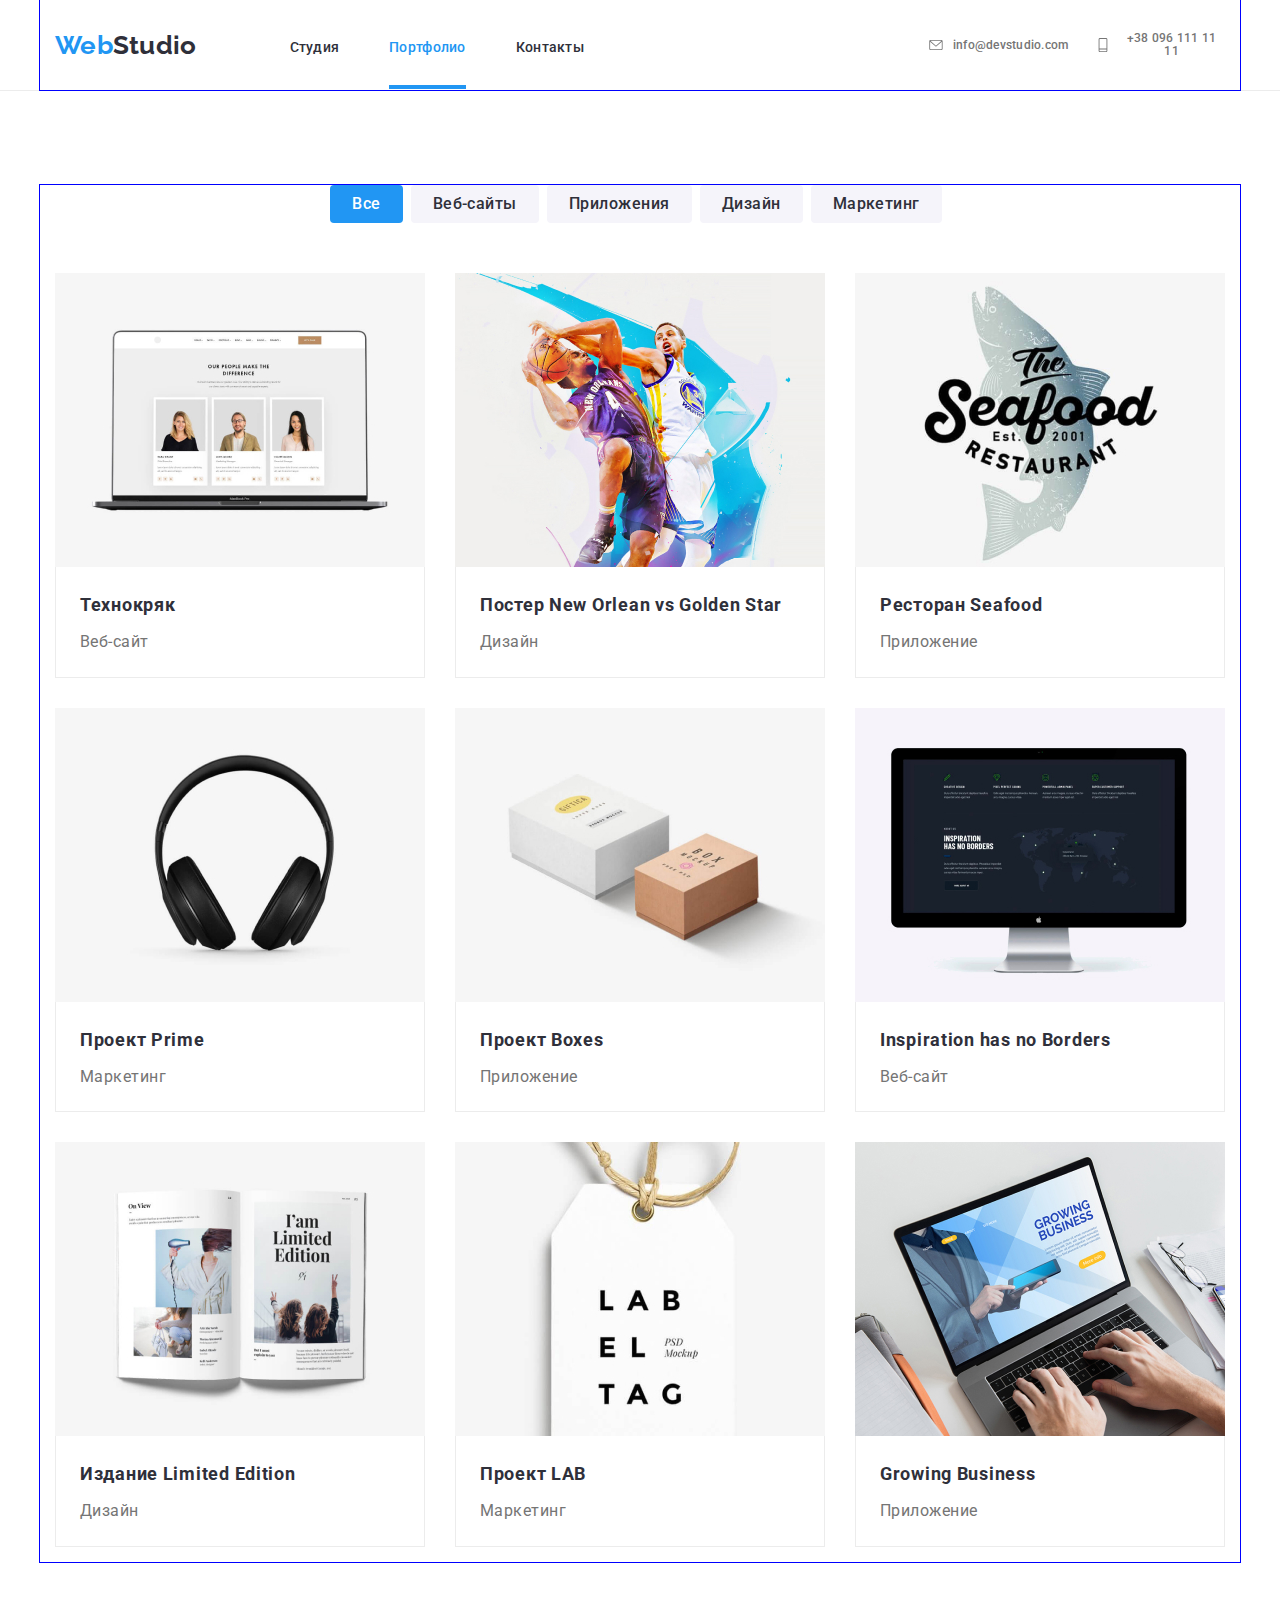
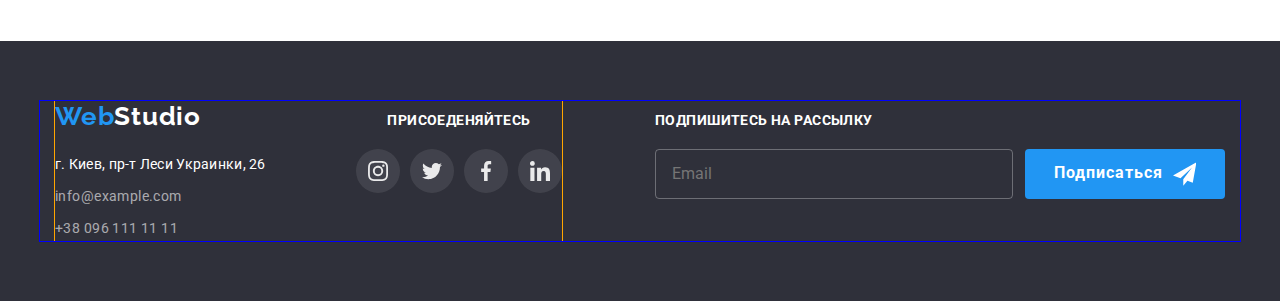
==== portfolio.html @ 943c0815 "footer done" ====
<!DOCTYPE html>
<html lang="ru">
  <head>
    <meta charset="UTF-8">
    <meta http-equiv="X-UA-Compatible" content="IE=edge">
    <meta name="viewport" content="width=device-width, initial-scale=1.0">
    <title>Document</title>

    <!-- Project fonts -->
    <link rel="preconnect" href="https://fonts.googleapis.com">
    <link href="https://fonts.googleapis.com/css2?family=Raleway:wght@700&family=Roboto:wght@400;500;700;900&display=swap" rel="stylesheet">
    <link rel="preconnect" href="https://fonts.gstatic.com" crossorigin>

    <!-- Сustom styles -->
    <link rel="stylesheet" href="https://cdnjs.cloudflare.com/ajax/libs/modern-normalize/1.1.0/modern-normalize.min.css"/>
    <link rel="stylesheet" href="./css/main.min.css">    
  </head>

    <body>

                              <!-- Header -->

      <header class="header">
        <div class="header-container container">
          <a class="header-logo link" lang="en" href="/">Web<span class="header-logo__color">Studio</span></a>

                              <!-- Header-button menu -->

            <div class="header-menu">
              <button 
                class="header-menu__btn is-open"
                type="button" 
                aria-expanded="false"
                aria-controls="header-menu__menu"
                data-menu-button>
                  <svg class="header-menu__btn-icon" width="24" height="16" aria-label="переключатель мобильного меню">
                    <use class="icon-cross" href="./images/sprite.svg#menu"></use>
                    <use class="icon-burger" href="./images/sprite.svg#icon-modal-btn"></use>
                  </svg>
              </button>
            </div>

            <div class="header-menu__menu" id="header-menu__menu" data-menu>

              <nav class="nav">
                <ul class="nav__list list">
                  <li class="nav__item">
                    <a href="./index.html" class="nav__link link">Студия</a>
                  </li>

                  <li class="nav__item">
                    <a href="./portfolio.html" class="nav__link nav__link--active link">Портфолио</a>
                  </li>

                  <li class="nav__item">
                    <a href="#" class="nav__link link">Контакты</a></li>
                </ul>
              </nav>
          
              <ul class="header-contacts list">
                <li class="header-contacts__list">
                  <a class="header-contacts__link--mail" href="mailto:info@devstudio.com"><svg class="header-contacts__icon" width="14" height="10"><use href="./images/sprite.svg#envelope"></use></svg>info@devstudio.com</a>
                </li>

                <li class="header-contacts__list">
                  <a class="header-contacts__link--mobile" href="tel:+380961111111"><svg class="header-contacts__icon" width="10" height="14"><use href="./images/sprite.svg#smartphone"></use></svg>+38 096 111 11 11</a>
                </li>
              </ul> 

              <ul class="header-socials list">
                <li class="header-socials__list" >
                  <a class="header-socials__link link" href="" rel="noopener noreferrer" aria-label="иконка Instagram">Instagram</a>
                </li>

                <li class="header-socials__list" >
                  <a class="header-socials__link link" href="" rel="noopener noreferrer" aria-label="иконка Twitter">Twitter</a>
                </li>

                <li class="header-socials__list" >
                  <a class="header-socials__link link" href="" rel="noopener noreferrer" aria-label="иконка Facebook">Facebook</a>
                </li>

                <li class="header-socials__list" >
                  <a class="header-socials__link link" href="" rel="noopener noreferrer" aria-label="иконка linkedin">linkedin</a>
                </li>
              </ul>
            </div>
        </div>

      </header>

                              <!-- Portfolio-management -->

      <main>
        <section class="portfolio">
          <div class="container">
            <h1 hidden>Наши работы</h1>
            <ul class="portfolio__btn-list list">
              <li class="portfolio__item">
                <button type="button" class="portfolio__sum-btn">Все</button>
              </li>

              <li class="portfolio__item">
                <button type="button" class="portfolio__btn">Веб-сайты</button>
              </li>

              <li class="portfolio__item">
                <button type="button" class="portfolio__btn">Приложения</button>
              </li>

              <li class="portfolio__item">
                <button type="button" class="portfolio__btn">Дизайн</button>
              </li>

              <li class="portfolio__item">
                <button type="button" class="portfolio__btn">Маркетинг</button>
              </li>
            </ul>

                              <!-- Progects -->

            <div class="priojects__container">
              <ul class="projects list">
                <li class="projects__item">
                  <a class="projects__link" href="#">
                    <div class="projects__overlay">
                      <img 
                        srcset="
                          ./images/projects/img-1_354.jpg 354w,
                          ./images/projects/img-1_370.jpg 370w,
                          ./images/projects/img-1_450.jpg 450w,
                          ./images/projects/img-1_708.jpg 708w,
                          ./images/projects/img-1_740.jpg 740w,
                          ./images/projects/img-1_900.jpg 900w"
                        sizes="
                          (min-width: 1200px) 370px,
                          (min-width: 768px) 354px,
                          (max-width: 767px) 450px,
                          100vw"
                        src="./images/projects/img-1_450.jpg" 
                        alt="Технокряк"
                        width="450"
                        height="294"
                        loading="lazy"/>
                      <div class="projects__overlay-text">
                        <p>Ресурс предлагает комплексные предложения с разным уровнем функционала и сервисов. Все это позволит посетителю получить исчерпывающие сведения о компании или частном лице.</p>
                      </div>
                    </div>

                    <div class="projects__card">
                      <h2 class="projects__customer">Технокряк</h2>
                      <p class="projects__description">Веб-сайт</p>
                    </div>
                  </a>
                </li>

                <li class="projects__item">
                  <a class="projects__link" href="#">
                    <div class="projects__overlay">
                      <img 
                        srcset="
                          ./images/projects/img-2_354.jpg 354w,
                          ./images/projects/img-2_370.jpg 370w,
                          ./images/projects/img-2_450.jpg 450w,
                          ./images/projects/img-2_708.jpg 708w,
                          ./images/projects/img-2_740.jpg 740w,
                          ./images/projects/img-2_900.jpg 900w"
                        sizes="
                          (min-width: 1200px) 370px,
                          (min-width: 768px) 354px,
                          (max-width: 767px) 450px,
                          100vw"
                        src="./images/projects/img-2_450.jpg"
                        alt="Постер New Orlean vs Golden Star" 
                        width="450" 
                        height="294"
                        loading="lazy"/>
                      <div class="projects__overlay-text">
                        <p>Ресурс предлагает комплексные предложения с разным уровнем функционала и сервисов. Все это позволит посетителю получить исчерпывающие сведения о компании или частном лице.</p>
                      </div>
                    </div>

                    <div class="projects__card">
                      <h2 class="projects__customer">Постер <span lang="en">New Orlean vs Golden Star</span></h2>
                      <p class="projects__description">Дизайн</p>
                    </div>
                  </a>
                </li>

                <li class="projects__item">
                  <a class="projects__link" href="#">
                    <div class="projects__overlay">
                      <img 
                        srcset="
                          ./images/projects/img-3_354.jpg 354w,
                          ./images/projects/img-3_370.jpg 370w,
                          ./images/projects/img-3_450.jpg 450w,
                          ./images/projects/img-3_708.jpg 708w,
                          ./images/projects/img-3_740.jpg 740w,
                          ./images/projects/img-3_900.jpg 900w"
                        sizes="
                          (min-width: 1200px) 370px,
                          (min-width: 768px) 354px,
                          (max-width: 767px) 450px,
                          100vw"
                        src="./images/projects/img-3_450.jpg"
                        alt="Ресторан Seafood" 
                        width="450" 
                        height="294"
                        loading="lazy"/>
                      <div class="projects__overlay-text">
                        <p>Ресурс предлагает комплексные предложения с разным уровнем функционала и сервисов. Все это позволит посетителю получить исчерпывающие сведения о компании или частном лице.</p>
                      </div>
                    </div>  

                    <div class="projects__card">
                      <h2 class="projects__customer">Ресторан <span lang="en">Seafood</span></h2>
                      <p class="projects__description">Приложение</p>
                    </div>
                  </a>
                </li>

                <li class="projects__item">
                  <a class="projects__link" href="#">
                    <div class="projects__overlay">
                      <img 
                        srcset="
                          ./images/projects/img-4_354.jpg 354w,
                          ./images/projects/img-4_370.jpg 370w,
                          ./images/projects/img-4_450.jpg 450w,
                          ./images/projects/img-4_708.jpg 708w,
                          ./images/projects/img-4_740.jpg 740w,
                          ./images/projects/img-4_900.jpg 900w"
                        sizes="
                          (min-width: 1200px) 370px,
                          (min-width: 768px) 354px,
                          (max-width: 767px) 450px,
                          100vw"
                        src="./images/projects/img-4_450.jpg"
                        alt="Проект Prime" 
                        width="450" 
                        height="294"
                        loading="lazy"/>
                      <div class="projects__overlay-text">
                        <p>Ресурс предлагает комплексные предложения с разным уровнем функционала и сервисов. Все это позволит посетителю получить исчерпывающие сведения о компании или частном лице.</p>
                      </div>
                    </div>

                    <div class="projects__card">
                      <h2 class="projects__customer">Проект <span lang="en">Prime</span></h2>
                      <p class="projects__description">Маркетинг</p>
                    </div>
                  </a>
                </li>

                <li class="projects__item">
                  <a class="projects__link" href="#">
                    <div class="projects__overlay">
                      <img 
                        srcset="
                          ./images/projects/img-5_354.jpg 354w,
                          ./images/projects/img-5_370.jpg 370w,
                          ./images/projects/img-5_450.jpg 450w,
                          ./images/projects/img-5_708.jpg 708w,
                          ./images/projects/img-5_740.jpg 740w,
                          ./images/projects/img-5_900.jpg 900w"
                        sizes="
                          (min-width: 1200px) 370px,
                          (min-width: 768px) 354px,
                          (max-width: 767px) 450px,
                          100vw"
                        src="./images/projects/img-5_450.jpg"
                        alt="Проект Boxes"
                        width="450"
                        height="294"
                        loading="lazy"/>
                      <div class="projects__overlay-text">
                        <p>Ресурс предлагает комплексные предложения с разным уровнем функционала и сервисов. Все это позволит посетителю получить исчерпывающие сведения о компании или частном лице.</p>
                      </div>
                    </div>

                    <div class="projects__card">
                      <h2 class="projects__customer">Проект <span lang="en">Boxes</span></h2>
                      <p class="projects__description">Приложение</p>
                    </div>
                  </a>
                </li>

                <li class="projects__item">
                  <a class="projects__link" href="#">
                    <div class="projects__overlay">
                      <img 
                        srcset="
                          ./images/projects/img-6_354.jpg 354w,
                          ./images/projects/img-6_370.jpg 370w,
                          ./images/projects/img-6_450.jpg 450w,
                          ./images/projects/img-6_708.jpg 708w,
                          ./images/projects/img-6_740.jpg 740w,
                          ./images/projects/img-6_900.jpg 900w"
                        sizes="
                          (min-width: 1200px) 370px,
                          (min-width: 768px) 354px,
                          (max-width: 767px) 450px,
                          100vw"
                        src="./images/projects/img-6_450.jpg"
                        alt="Inspiration has no Borders" 
                        width="450"
                        height="294"
                        loading="lazy"/>
                      <div class="projects__overlay-text">
                        <p>Ресурс предлагает комплексные предложения с разным уровнем функционала и сервисов. Все это позволит посетителю получить исчерпывающие сведения о компании или частном лице.</p>
                      </div>
                    </div>

                    <div class="projects__card">
                      <h2 class="projects__customer" lang="en">Inspiration has no Borders</h2>
                      <p class="projects__description">Веб-сайт</p>
                    </div>
                  </a>
                </li>

                <li class="projects__item">
                  <a class="projects__link" href="#">
                    <div class="projects__overlay">
                      <img 
                        srcset="
                          ./images/projects/img-7_354.jpg 354w,
                          ./images/projects/img-7_370.jpg 370w,
                          ./images/projects/img-7_450.jpg 450w,
                          ./images/projects/img-7_708.jpg 708w,
                          ./images/projects/img-7_740.jpg 740w,
                          ./images/projects/img-7_900.jpg 900w"
                        sizes="
                          (min-width: 1200px) 370px,
                          (min-width: 768px) 354px,
                          (max-width: 767px) 450px,
                          100vw"
                        src="./images/projects/img-7_450.jpg"
                        alt="Издание Limited Edition" 
                        width="450" 
                        height="294"
                        loading="lazy"/>
                      <div class="projects__overlay-text">
                        <p>Ресурс предлагает комплексные предложения с разным уровнем функционала и сервисов. Все это позволит посетителю получить исчерпывающие сведения о компании или частном лице.</p>
                      </div>
                    </div>

                    <div class="projects__card">
                      <h2 class="projects__customer">Издание <span lang="en">Limited Edition</span></h2>
                      <p class="projects__description">Дизайн</p>
                    </div>
                  </a>
                </li>

                <li class="projects__item">
                  <a class="projects__link" href="#">
                    <div class="projects__overlay">
                      <img
                        srcset="
                          ./images/projects/img-8_354.jpg 354w,
                          ./images/projects/img-8_370.jpg 370w,
                          ./images/projects/img-8_450.jpg 450w,
                          ./images/projects/img-8_708.jpg 708w,
                          ./images/projects/img-8_740.jpg 740w,
                          ./images/projects/img-8_900.jpg 900w"
                        sizes="
                          (min-width: 1200px) 370px,
                          (min-width: 768px) 354px,
                          (max-width: 767px) 450px,
                          100vw"
                        src="./images/projects/img-8_450.jpg"
                        alt="Проект LAB"
                        width="450"
                        height="294"
                        loading="lazy"/>
                      <div class="projects__overlay-text">
                        <p>Ресурс предлагает комплексные предложения с разным уровнем функционала и сервисов. Все это позволит посетителю получить исчерпывающие сведения о компании или частном лице.</p>
                      </div>
                    </div>

                    <div class="projects__card">
                      <h2 class="projects__customer">Проект <span lang="en">LAB</span></h2>
                      <p class="projects__description">Маркетинг</p>
                    </div>
                  </a>
                </li>

                <li class="projects__item">
                  <a class="projects__link" href="#">
                    <div class="projects__overlay">
                      <img 
                        srcset="
                          ./images/projects/img-9_354.jpg 354w,
                          ./images/projects/img-9_370.jpg 370w,
                          ./images/projects/img-9_450.jpg 450w,
                          ./images/projects/img-9_708.jpg 708w,
                          ./images/projects/img-9_740.jpg 740w,
                          ./images/projects/img-9_900.jpg 900w"
                        sizes="
                          (min-width: 1200px) 370px,
                          (min-width: 768px) 354px,
                          (max-width: 767px) 450px,
                          100vw"
                        src="./images/projects/img-9_450.jpg"
                        alt="Growing Business"
                        width="450"
                        height="294"
                        loading="lazy"/>
                      <div class="projects__overlay-text">
                        <p>Ресурс предлагает комплексные предложения с разным уровнем функционала и сервисов. Все это позволит посетителю получить исчерпывающие сведения о компании или частном лице.</p>
                      </div>
                    </div>

                    <div class="projects__card">
                      <h2 class="projects__customer" lang="en">Growing Business</h2>
                      <p class="projects__description">Приложение</p>
                    </div>
                  </a>
                </li>
              </ul>
            </div>
          </div>
        </section>
      </main>

                              <!-- Footer -->

      <footer class="footer">
        <div class="footer-contanier container">
          <div class="footer__tablet-invite">
                        
            <div class="footer__adress-group">
              <a class="footer__logo link" lang="en" href="/">Web<span class="footer__logo-color">Studio</span></a>
                        
              <address class="footer__adress-link">
                <a class="footer__adress">г. Киев, пр-т Леси Украинки, 26</a>
                        
                  <ul class="footer__list">                    
                    <li class="footer__adress-item">
                      <a class="footer__link link" href="mailto:info@example.com">info@example.com</a>
                    </li>
                        
                    <li class="footer__adress-item">
                      <a class="footer__link link" href="tel:+380961111111">+38 096 111 11 11</a>
                    </li>
                  </ul>  
              </address>
            </div>       
                        
                                                      <!-- Footer-socials -->
                        
                                      <div class="footer__invite-container">
                                        <p class="footer__heading">ПРИСОЕДЕНЯЙТЕСЬ</p>
                        
                                        <ul class="footer-socials__list">
                                          <li class="footer-socials__item">
                                            <a class="footer-socials__link" href="" target="_blank" rel="noopener noreferrer" aria-label="иконка instagram"><svg class="footer-socials__icon" width="20" height="20"><use href="./images/sprite.svg#instagram"></use></svg></a>
                                          </li>
                        
                                          <li class="footer-socials__item">
                                            <a class="footer-socials__link" href="" target="_blank" rel="noopener noreferrer" aria-label="иконка twitter"><svg class="footer-socials__icon" width="20" height="20"><use href="./images/sprite.svg#twitter"></use></svg></a>
                                          </li>
                        
                                          <li class="footer-socials__item">
                                            <a class="footer-socials__link" href="" target="_blank" rel="noopener noreferrer" aria-label="иконка facebook"><svg class="footer-socials__icon" width="20" height="20"><use href="./images/sprite.svg#facebook"></use></svg></a>
                                          </li>
                        
                                          <li class="footer-socials__item">
                                            <a class="footer-socials__link" href="" target="_blank" rel="noopener noreferrer" aria-label="иконка linkedin"><svg class="footer-socials__icon" width="20" height="20"><use href="./images/sprite.svg#linkedin"></use></svg></a>
                                          </li>
                                        </ul>
                                      </div>
                                    </div>
                                                      <!-- Footer-invitation -->
                        
                                    <div class="footer__msg-container">
                                      <strong class="footer__heading">ПОДПИШИТЕСЬ НА РАССЫЛКУ</strong>
                                      <div class="footer__msg-form">
                                        <label class="footer__label" for="footer-mail"></label>
                                          <input class="footer__input" type="email" name="footer-mail" placeholder="Email" id="footer-mail"/>       
                        
                                        <button class="footer__btn" type="submit">Подписаться
                                          <svg class="icon-send" width="24" height="24"><use href="./images/icons.svg#icon-send"></use></svg> 
                                        </button>
                                      </div>
                                    </div>
                        
                                </div>
                              </footer> 

                              <!-- Script -->

      <script src="./js/modal.js"></script>
      <script src="./js/mobile-menu.js"></script>

    </body>
</html>
---- css/main.min.css ----
/*! modern-normalize v1.1.0 | MIT License | https://github.com/sindresorhus/modern-normalize */*,::before,::after{-webkit-box-sizing:border-box;box-sizing:border-box}html{line-height:1.15;-webkit-text-size-adjust:100%;-moz-tab-size:4;-o-tab-size:4;tab-size:4}body{margin:0;font-family:system-ui,-apple-system,"Segoe UI",Roboto,Helvetica,Arial,sans-serif,"Apple Color Emoji","Segoe UI Emoji"}hr{height:0;color:inherit}abbr[title]{-webkit-text-decoration:underline dotted;text-decoration:underline dotted}b,strong{font-weight:bolder}code,kbd,samp,pre{font-family:ui-monospace, SFMono-Regular, Consolas, 'Liberation Mono', Menlo, monospace;font-size:1em}small{font-size:80%}sub,sup{font-size:75%;line-height:0;position:relative;vertical-align:baseline}sub{bottom:-0.25em}sup{top:-0.5em}table{text-indent:0;border-color:inherit}button,input,optgroup,select,textarea{font-family:inherit;font-size:100%;line-height:1.15;margin:0}button,select{text-transform:none}button,[type='button'],[type='reset'],[type='submit']{-webkit-appearance:button}::-moz-focus-inner{border-style:none;padding:0}:-moz-focusring{outline:1px dotted ButtonText}:-moz-ui-invalid{box-shadow:none}legend{padding:0}progress{vertical-align:baseline}::-webkit-inner-spin-button,::-webkit-outer-spin-button{height:auto}[type='search']{-webkit-appearance:textfield;outline-offset:-2px}::-webkit-search-decoration{-webkit-appearance:none}::-webkit-file-upload-button{-webkit-appearance:button;font:inherit}summary{display:list-item}.visually-hidden{position:fixed;-webkit-transform:scale(0);transform:scale(0)}body{font-family:'Roboto', 'Sans-Serif';font-size:14px;letter-spacing:0.02em;color:#757575;background-color:#fff}body.modal-open{overflow:hidden}.container{padding-left:15px;padding-right:15px;margin-left:auto;margin-right:auto}@media screen and (min-width: 480px){.container{width:480px;outline:1px solid red}}@media screen and (min-width: 768px){.container{width:768px;outline:1px solid green}}@media screen and (min-width: 1200px){.container{width:1200px;outline:1px solid blue}}.section{padding-top:60px;padding-bottom:60px}@media screen and (min-width: 1200px){.section{padding-top:94px;padding-bottom:94px}}.section-title{font-weight:700;font-size:36px;line-height:1.2;letter-spacing:0.03em;text-align:center;margin-bottom:30px;color:#2F303A}@media screen and (min-width: 1200px){.section-title{margin-bottom:50px}}h1,h2,h3,h4,h5,h6,p{margin:0}.list{list-style:none;margin:0;padding:0}.link{text-decoration:none}img{display:block;max-width:100%;height:auto}.header{position:relative;border-bottom:#ECECEC solid 1px}@media screen and (min-width: 768px){.header{margin-left:auto;margin-right:auto;height:100%}}.header-container{display:-webkit-box;display:-ms-flexbox;display:flex;-webkit-box-align:center;-ms-flex-align:center;align-items:center;margin-top:0;padding-left:0}@media screen and (min-width: 768px){.header-container{margin-left:auto;margin-right:auto}}@media screen and (min-width: 1200px){.header-container{margin-left:auto;margin-right:auto}}.header-logo{font-family:'Raleway', 'Sans-Serif';font-weight:700;font-size:24px;line-height:1.2;padding:16px 0;margin:0 15px;display:block;color:#2196F3}@media screen and (min-width: 768px){.header-logo{padding:26px 0}}@media screen and (min-width: 1200px){.header-logo{font-size:26px;padding:26px 0}}.header-logo__color{color:#2F303A}.header-menu{margin-left:auto}@media screen and (min-width: 767.98px){.header-menu{display:none}}.header-menu__menu{background-color:#fff;padding-left:40px;padding-bottom:48px;text-align:center;font-size:20px}@media screen and (max-width: 767px){.header-menu__menu{display:none;position:absolute;top:0;left:0;z-index:10;width:480px}.header-menu__menu.is-open{display:block}}@media screen and (min-width: 768px){.header-menu__menu{display:-webkit-box;display:-ms-flexbox;display:flex;padding:0;-webkit-box-align:center;-ms-flex-align:center;align-items:center}}@media screen and (min-width: 1200px){.header-menu__menu{-webkit-box-pack:justify;-ms-flex-pack:justify;justify-content:space-between}}.header-contacts{font-weight:500;font-size:14px;line-height:1.15;letter-spacing:0.02em}@media screen and (max-width: 767px){.header-contacts{display:-webkit-box;display:-ms-flexbox;display:flex;-webkit-box-orient:vertical;-webkit-box-direction:reverse;-ms-flex-direction:column-reverse;flex-direction:column-reverse;margin-bottom:32px}}@media screen and (min-width: 768px){.header-contacts{margin-left:84px}}@media screen and (min-width: 1200px){.header-contacts{margin-left:345px;display:-webkit-box;display:-ms-flexbox;display:flex}}.header-contacts__list{display:-webkit-box;display:-ms-flexbox;display:flex;-webkit-box-align:center;-ms-flex-align:center;align-items:center}@media screen and (min-width: 768px){.header-contacts__list{margin-bottom:10px}.header-contacts__list:last-child{margin-bottom:0}}@media screen and (min-width: 1200px){.header-contacts__list{margin-right:30px;margin-bottom:0}.header-contacts__list:last-child{margin-right:0}}.header-contacts__link--mail{font-weight:500;font-size:24px;line-height:1.2;letter-spacing:0.02em;text-decoration:none;display:-webkit-box;display:-ms-flexbox;display:flex;-webkit-box-align:center;-ms-flex-align:center;align-items:center;-webkit-box-pack:center;-ms-flex-pack:center;justify-content:center;color:#757575}@media screen and (min-width: 768px){.header-contacts__link--mail{font-weight:500;font-size:12px;line-height:1.1;letter-spacing:0.02em;padding-top:21px;-webkit-transition-property:color;transition-property:color;-webkit-transition-duration:250ms;transition-duration:250ms;-webkit-transition-timing-function:cubic-bezier(0.4, 0, 0.2, 1);transition-timing-function:cubic-bezier(0.4, 0, 0.2, 1)}.header-contacts__link--mail:hover,.header-contacts__link--mail:focus{color:#2196F3}}@media screen and (min-width: 1200px){.header-contacts__link--mail{padding-top:32px;padding-bottom:32px;margin-bottom:0}}.header-contacts__link--mobile{font-weight:500;font-size:34px;line-height:1.2;letter-spacing:0.02em;text-decoration:none;display:-webkit-box;display:-ms-flexbox;display:flex;-webkit-box-align:center;-ms-flex-align:center;align-items:center;-webkit-box-pack:center;-ms-flex-pack:center;justify-content:center;padding-bottom:32px;color:#2196F3}@media screen and (min-width: 768px){.header-contacts__link--mobile{font-weight:500;font-size:12px;line-height:1.1;padding-bottom:21px;color:#757575;-webkit-transition-property:color;transition-property:color;-webkit-transition-duration:250ms;transition-duration:250ms;-webkit-transition-timing-function:cubic-bezier(0.4, 0, 0.2, 1);transition-timing-function:cubic-bezier(0.4, 0, 0.2, 1)}.header-contacts__link--mobile:hover,.header-contacts__link--mobile:focus{color:#2196F3}}@media screen and (min-width: 1200px){.header-contacts__link--mobile{padding-top:32px;padding-bottom:32px}}.header-contacts__icon{display:none}@media screen and (min-width: 768px){.header-contacts__icon{display:inline-block;margin-right:10px;-webkit-transition-property:fill;transition-property:fill;-webkit-transition-duration:250ms;transition-duration:250ms;-webkit-transition-timing-function:cubic-bezier(0.4, 0, 0.2, 1);transition-timing-function:cubic-bezier(0.4, 0, 0.2, 1);fill:currentColor}.header-contacts__icon:hover,.header-contacts__icon:focus{fill:#2196F3}}.header-socials{display:-webkit-box;display:-ms-flexbox;display:flex}@media screen and (min-width: 768px){.header-socials{display:none}}.header-socials__list{padding-left:10px;padding-right:10px;border-right:1px solid rgba(0,0,0,0.2)}.header-socials__list:first-child{padding-left:0}.header-socials__list:last-child{padding-right:0;border-right:0}.header-socials__link{font-weight:500;font-size:18px;line-height:1.2px;letter-spacing:0.02em;color:#2196F3}@media screen and (min-width: 768px){.nav{margin-left:73px}}@media screen and (min-width: 1200px){.nav{margin-left:78px}}.nav__list{display:-webkit-box;display:-ms-flexbox;display:flex;-webkit-box-orient:vertical;-webkit-box-direction:normal;-ms-flex-direction:column;flex-direction:column;-webkit-box-align:start;-ms-flex-align:start;align-items:flex-start}@media screen and (max-width: 767px){.nav__list{margin-top:48px;margin-bottom:302px}}@media screen and (min-width: 768px){.nav__list{-webkit-box-orient:horizontal;-webkit-box-direction:normal;-ms-flex-direction:row;flex-direction:row;-webkit-box-align:center;-ms-flex-align:center;align-items:center;-webkit-box-pack:justify;-ms-flex-pack:justify;justify-content:space-between}}@media screen and (min-width: 768px){.nav__item{margin-right:50px}.nav__item:last-child{margin-right:0}}@media screen and (min-width: 1200px){.nav__item{padding-top:32px;padding-bottom:32px}}.nav__link{font-weight:500;font-size:40px;line-height:1.7;letter-spacing:0.02em;text-decoration:none;-webkit-transition-property:color;transition-property:color;-webkit-transition-duration:250ms;transition-duration:250ms;-webkit-transition-timing-function:cubic-bezier(0.4, 0, 0.2, 1);transition-timing-function:cubic-bezier(0.4, 0, 0.2, 1);color:#2F303A}.nav__link:hover,.nav__link:focus{color:#2196F3}@media screen and (min-width: 768px){.nav__link{font-weight:500;font-size:14px;line-height:1.2;letter-spacing:0.02em}}.nav__link--active{position:relative;color:#2196F3}@media screen and (min-width: 768px){.nav__link--active::after{content:"";display:block;width:100%;height:4px;background-color:#2196F3;position:absolute;bottom:-31px;left:0}}@media screen and (min-width: 1200px){.nav__link--active::after{content:"";display:block;width:100%;height:4px;background-color:#2196F3;position:absolute;bottom:-34px;left:0}}.hero-section{padding-top:118px;padding-bottom:118px;text-align:center;max-height:400px;background-color:#2F303A;background-image:-webkit-gradient(linear, left top, right top, from(rgba(47,48,58,0.4)), to(rgba(47,48,58,0.4))),url(..//images/hero/hero-img_sm.jpg);background-image:linear-gradient(to right, rgba(47,48,58,0.4), rgba(47,48,58,0.4)),url(..//images/hero/hero-img_sm.jpg);background-repeat:no-repeat;background-position:center;background-size:cover}@media (min-device-pixel-ratio: 2), (-webkit-min-device-pixel-ratio: 2), (min-resolution: 192dpi), (min-resolution: 2dppx){.hero-section{background-image:-webkit-gradient(linear, left top, right top, from(rgba(47,48,58,0.4)), to(rgba(47,48,58,0.4))),url(..//images/hero/hero-img_sm@2x.jpg);background-image:linear-gradient(to right, rgba(47,48,58,0.4), rgba(47,48,58,0.4)),url(..//images/hero/hero-img_sm@2x.jpg)}}@media screen and (min-width: 768px){.hero-section{background-image:-webkit-gradient(linear, left top, right top, from(rgba(47,48,58,0.4)), to(rgba(47,48,58,0.4))),url(..//images/hero/hero-img_md.jpg);background-image:linear-gradient(to right, rgba(47,48,58,0.4), rgba(47,48,58,0.4)),url(..//images/hero/hero-img_md.jpg)}}@media screen and (min-width: 768px) and (min-device-pixel-ratio: 2), screen and (min-width: 768px) and (-webkit-min-device-pixel-ratio: 2), screen and (min-width: 768px) and (min-resolution: 192dpi), screen and (min-width: 768px) and (min-resolution: 2dppx){.hero-section{background-image:-webkit-gradient(linear, left top, right top, from(rgba(47,48,58,0.4)), to(rgba(47,48,58,0.4))),url(..//images/hero/hero-img_md@2x.jpg);background-image:linear-gradient(to right, rgba(47,48,58,0.4), rgba(47,48,58,0.4)),url(..//images/hero/hero-img_md@2x.jpg)}}@media screen and (min-width: 1200px){.hero-section{max-height:600px;padding-top:200px;padding-bottom:200px;background-image:-webkit-gradient(linear, left top, right top, from(rgba(47,48,58,0.4)), to(rgba(47,48,58,0.4))),url(..//images/hero/hero-img_lg.jpg);background-image:linear-gradient(to right, rgba(47,48,58,0.4), rgba(47,48,58,0.4)),url(..//images/hero/hero-img_lg.jpg)}}@media screen and (min-width: 1200px) and (min-device-pixel-ratio: 2), screen and (min-width: 1200px) and (-webkit-min-device-pixel-ratio: 2), screen and (min-width: 1200px) and (min-resolution: 192dpi), screen and (min-width: 1200px) and (min-resolution: 2dppx){.hero-section{background-image:-webkit-gradient(linear, left top, right top, from(rgba(47,48,58,0.4)), to(rgba(47,48,58,0.4))),url(..//images/hero/hero-img_lg@2x.jpg);background-image:linear-gradient(to right, rgba(47,48,58,0.4), rgba(47,48,58,0.4)),url(..//images/hero/hero-img_lg@2x.jpg)}}.slogan-container{display:-webkit-box;display:-ms-flexbox;display:flex;-webkit-box-orient:vertical;-webkit-box-direction:normal;-ms-flex-direction:column;flex-direction:column;-webkit-box-align:center;-ms-flex-align:center;align-items:center}.hero-section__slogan{font-family:'Roboto', 'Sans-Serif';font-style:normal;font-weight:900;font-size:26px;line-height:1.6;text-align:center;letter-spacing:0.06em;text-transform:uppercase;color:#fff;margin-bottom:30px;max-width:360px}@media screen and (min-width: 1200px){.hero-section__slogan{font-weight:900;font-size:44px;line-height:1.3;max-width:696px}}.footer-socials__list{list-style:none;display:-webkit-box;display:-ms-flexbox;display:flex;-webkit-box-pack:center;-ms-flex-pack:center;justify-content:center;-webkit-box-align:center;-ms-flex-align:center;align-items:center;padding-left:0;margin:0}.footer-socials__item:not(:last-child){margin-right:10px}.footer-socials__link{text-decoration:none;display:-webkit-box;display:-ms-flexbox;display:flex;-webkit-box-align:center;-ms-flex-align:center;align-items:center;-webkit-box-pack:center;-ms-flex-pack:center;justify-content:center;width:44px;height:44px;border-radius:50%;opacity:0.9;background-color:rgba(255,255,255,0.1);-webkit-transition-property:inherit;transition-property:inherit;-webkit-transition-duration:250ms;transition-duration:250ms;-webkit-transition-timing-function:cubic-bezier(0.4, 0, 0.2, 1);transition-timing-function:cubic-bezier(0.4, 0, 0.2, 1)}.footer-socials__link:hover,.footer-socials__link:focus{background-color:#2196F3;-webkit-filter:drop-shadow(0px 4px 4px rgba(0,0,0,0.25));filter:drop-shadow(0px 4px 4px rgba(0,0,0,0.25))}.footer-socials__icon{fill:#fff}.team__socials-list{list-style:none;display:-webkit-box;display:-ms-flexbox;display:flex;-webkit-box-pack:center;-ms-flex-pack:center;justify-content:center;-webkit-box-align:center;-ms-flex-align:center;align-items:center;padding-left:0}.team__socials-item:not(:last-child){margin-right:10px}.team__socials-link{text-decoration:none;display:-webkit-box;display:-ms-flexbox;display:flex;-webkit-box-align:center;-ms-flex-align:center;align-items:center;-webkit-box-pack:center;-ms-flex-pack:center;justify-content:center;width:44px;height:44px;background-color:#fff;border-radius:50%;-webkit-transition-property:inherit;transition-property:inherit;-webkit-transition-duration:250ms;transition-duration:250ms;-webkit-transition-timing-function:cubic-bezier(0.4, 0, 0.2, 1);transition-timing-function:cubic-bezier(0.4, 0, 0.2, 1)}.team__socials-link:hover,.team__socials-link:focus{background-color:#2196F3}.team__socials-link:hover .team__socials-icon,.team__socials-link:focus .team__socials-icon{fill:#fff}.team__socials-icon{fill:#AFB1B8}.backdrop{position:fixed;top:0;left:0;width:100%;height:100%;background-color:rgba(0,0,0,0.2);z-index:200;overflow-y:scroll;-webkit-transition-property:inherit;transition-property:inherit;-webkit-transition-duration:250ms;transition-duration:250ms;-webkit-transition-timing-function:cubic-bezier(0.4, 0, 0.2, 1);transition-timing-function:cubic-bezier(0.4, 0, 0.2, 1)}.backdrop.is-hidden{opacity:0;pointer-events:none;visibility:hidden}.modal-wrapper{position:absolute;top:50%;left:50%;padding:40px;-webkit-transform:translate(-50%, -50%);transform:translate(-50%, -50%);background-color:#fff;width:450px;z-index:100}@media screen and (max-width: 478px){.modal-wrapper{width:96%}}@media screen and (min-width: 768px){.modal-wrapper{min-width:450px}}@media screen and (min-width: 1200px){.modal-wrapper{min-width:528px}}.modal-wrapper__watchword{font-weight:700;font-size:20px;line-height:1.5;margin-bottom:12px;text-align:center;letter-spacing:0.03em;color:#212121;width:370px;text-align:center}@media screen and (max-width: 478px){.modal-wrapper__watchword{width:100%}}@media screen and (min-width: 1200px){.modal-wrapper__watchword{line-height:1.15;width:528px}}.modal-wrapper__list{display:-webkit-box;display:-ms-flexbox;display:flex;-webkit-box-orient:vertical;-webkit-box-direction:normal;-ms-flex-direction:column;flex-direction:column;text-align:left}.modal-wrapper__label{display:block;position:relative;margin-bottom:10px}.modal-wrapper__item{font-weight:400;font-size:12px;line-height:1.2;letter-spacing:0.01em;margin-bottom:4px;display:block}.modal-wrapper__input{font-family:'Roboto', 'Sans-Serif';font-size:14px;letter-spacing:0.02em;padding:11px 42px;height:40px;width:100%;display:block;outline:transparent;border:1px solid rgba(33,33,33,0.2);border-radius:4px;-webkit-transition-property:border;transition-property:border;-webkit-transition-duration:250ms;transition-duration:250ms;-webkit-transition-timing-function:cubic-bezier(0.4, 0, 0.2, 1);transition-timing-function:cubic-bezier(0.4, 0, 0.2, 1)}.modal-wrapper__input:hover,.modal-wrapper__input:focus{border:1px solid #2196F3}.modal-wrapper__icon{position:absolute;top:65%;left:12px;-webkit-transform:translateY(-50%);transform:translateY(-50%);-webkit-transition-property:fill;transition-property:fill;-webkit-transition-duration:250ms;transition-duration:250ms;-webkit-transition-timing-function:cubic-bezier(0.4, 0, 0.2, 1);transition-timing-function:cubic-bezier(0.4, 0, 0.2, 1);fill:#2F303A}.modal-wrapper__textlabel{display:block;margin-bottom:20px}.modal-wrapper__textarea{font-weight:400;font-size:12px;line-height:1.15;letter-spacing:0.01em;height:120px;width:100%;padding:12px 16px;display:block;resize:none;outline:transparent;border:1px solid rgba(33,33,33,0.2);border-radius:4px;-webkit-transition-property:color;transition-property:color;-webkit-transition-duration:250ms;transition-duration:250ms;-webkit-transition-timing-function:cubic-bezier(0.4, 0, 0.2, 1);transition-timing-function:cubic-bezier(0.4, 0, 0.2, 1)}.modal-wrapper__input:hover ~ .modal-wrapper__icon,.modal-wrapper__input:focus ~ .modal-wrapper__icon{fill:#2196F3}.modal-wrapper__textarea:hover,.modal-wrapper__textarea:focus{border:1px solid #2196F3}.modal-wrapper__agreement{position:relative;margin-bottom:30px}.phrase{position:relative;display:block;margin-left:33px}.checkbox{position:absolute;margin-left:12px}.checkbox:checked+.custom-checkbox .custom-checkbox-icon{opacity:1}.checkbox:checked+.custom-checkbox{background-color:#2196F3;fill:#fff}.checkbox:focus+.custom-checkbox,.checkbox:hover+.custom-checkbox{border:1px solid #2196F3;outline:2px solid #2196F3}.agreement-form-group{font-weight:400;font-size:12px;line-height:1.1;letter-spacing:0.03em;display:-webkit-box;display:-ms-flexbox;display:flex;-webkit-box-align:center;-ms-flex-align:center;align-items:center}.agreement-phrase{color:#2196F3;-webkit-text-decoration-line:underline;text-decoration-line:underline}.custom-checkbox{position:absolute;content:'';top:2px;left:10px;width:16px;height:15px;display:-webkit-box;display:-ms-flexbox;display:flex;-webkit-box-align:center;-ms-flex-align:center;align-items:center;-webkit-box-pack:center;-ms-flex-pack:center;justify-content:center;border-radius:2px;outline:2px solid #2F303A;-webkit-transition:background-color 250ms cubic-bezier(0.4, 0, 0.2, 1);transition:background-color 250ms cubic-bezier(0.4, 0, 0.2, 1);-webkit-transition:fill 250ms cubic-bezier(0.4, 0, 0.2, 1);transition:fill 250ms cubic-bezier(0.4, 0, 0.2, 1)}.custom-checkbox-icon{cursor:pointer;opacity:0;-webkit-transition:opacity 250ms cubic-bezier(0.4, 0, 0.2, 1);transition:opacity 250ms cubic-bezier(0.4, 0, 0.2, 1)}.features{padding-top:60px;padding-bottom:60px}@media screen and (min-width: 1200px){.features{padding-top:94px;padding-bottom:94px}}.features__container{background:#F5F4FA;border-radius:4px;margin-bottom:30px;max-width:450px;height:120px;display:-webkit-box;display:-ms-flexbox;display:flex;-webkit-box-align:center;-ms-flex-align:center;align-items:center;-webkit-box-pack:center;-ms-flex-pack:center;justify-content:center}@media screen and (min-width: 768px){.features__container{max-width:354px}}@media screen and (min-width: 1200px){.features__container{max-width:270px}}.features__list{display:-webkit-box;display:-ms-flexbox;display:flex;-webkit-box-orient:vertical;-webkit-box-direction:normal;-ms-flex-direction:column;flex-direction:column;margin:-15px}@media screen and (min-width: 768px){.features__list{-webkit-box-orient:horizontal;-webkit-box-direction:normal;-ms-flex-direction:row;flex-direction:row;-ms-flex-wrap:wrap;flex-wrap:wrap;-webkit-box-pack:center;-ms-flex-pack:center;justify-content:center}}.features__item{max-width:450px;margin:15px}@media screen and (min-width: 768px){.features__item{max-width:354px}}@media screen and (min-width: 1200px){.features__item{max-width:270px}}.features__subtitle{font-weight:700;font-size:14px;line-height:1.15;letter-spacing:0.03em;text-align:center;text-decoration:none;text-transform:uppercase;max-width:450px;margin-bottom:10px;color:#2F303A}@media screen and (min-width: 768px){.features__subtitle{max-width:354px;text-align:left}}@media screen and (min-width: 1200px){.features__subtitle{max-width:270px}}.features__paragraph{font-weight:400;font-size:13px;line-height:1.7;letter-spacing:0.04em;max-width:450px}@media screen and (min-width: 768px){.features__paragraph{max-width:354px}}@media screen and (min-width: 1200px){.features__paragraph{max-width:270px}}.services{padding-top:0;display:none}@media screen and (min-width: 1200px){.services{display:block}}.services__list{display:-webkit-box;display:-ms-flexbox;display:flex;padding-left:0}.services__item{position:relative;display:block;margin-right:30px}.services__item:last-child{margin:0}.services__image{display:block}.servises__description{position:absolute;bottom:0px;left:0;display:-webkit-box;display:-ms-flexbox;display:flex;-webkit-box-align:center;-ms-flex-align:center;align-items:center;-webkit-box-pack:center;-ms-flex-pack:center;justify-content:center;width:100%;height:70px;background-color:rgba(47,48,58,0.8)}.services__paragraph{font-weight:700;line-height:16px;letter-spacing:0.03em;color:#fff}.team-section{background-color:#F5F4FA}.team__list{display:-webkit-box;display:-ms-flexbox;display:flex;-webkit-box-orient:vertical;-webkit-box-direction:normal;-ms-flex-direction:column;flex-direction:column;text-align:center;margin:-15px}@media screen and (min-width: 768px){.team__list{-webkit-box-orient:horizontal;-webkit-box-direction:normal;-ms-flex-direction:row;flex-direction:row;-ms-flex-wrap:wrap;flex-wrap:wrap;-webkit-box-pack:center;-ms-flex-pack:center;justify-content:center}}.team__block{background-color:#fff;max-width:452px;-webkit-box-shadow:0px 4px 4px rgba(0,0,0,0.25);box-shadow:0px 4px 4px rgba(0,0,0,0.25);margin:15px}@media screen and (min-width: 768px){.team__block{max-width:354px;margin-right:15px;margin-left:15px}}@media screen and (min-width: 1200px){.team__block{max-width:270px}}.team-photo{max-width:450px}@media screen and (min-width: 768px){.team-photo{max-width:354px}}@media screen and (min-width: 1200px){.team-photo{max-width:270px}}.team__card{padding:30px 32px}@media screen and (min-width: 768px){.team__card{max-width:354px}}@media screen and (min-width: 1200px){.team__card{max-width:270px}}.team__name{font-size:16px;line-height:1.2;letter-spacing:0.03em;text-align:center;margin-bottom:10px;color:#2F303A}.team__position{font-size:16px;line-height:1.2;letter-spacing:0.03em;margin-bottom:16px;text-align:center}.footer{padding-top:60px;padding-bottom:60px;background-color:#2F303A}.footer-contanier{display:-webkit-box;display:-ms-flexbox;display:flex;-webkit-box-orient:vertical;-webkit-box-direction:normal;-ms-flex-direction:column;flex-direction:column;-webkit-box-align:center;-ms-flex-align:center;align-items:center;-webkit-box-pack:center;-ms-flex-pack:center;justify-content:center}@media screen and (min-width: 1200px) and (max-width: 2560px){.footer-contanier{-webkit-box-orient:horizontal;-webkit-box-direction:normal;-ms-flex-direction:row;flex-direction:row;-webkit-box-align:baseline;-ms-flex-align:baseline;align-items:baseline;-webkit-box-pack:justify;-ms-flex-pack:justify;justify-content:space-between}}.footer__tablet-invite{margin-bottom:60px;display:-webkit-box;display:-ms-flexbox;display:flex;-webkit-box-orient:vertical;-webkit-box-direction:normal;-ms-flex-direction:column;flex-direction:column;-webkit-box-align:baseline;-ms-flex-align:baseline;align-items:baseline;-ms-flex-pack:distribute;justify-content:space-around;outline:1px solid orange}@media screen and (min-width: 768px) and (max-width: 1199px){.footer__tablet-invite{width:603px;-webkit-box-pack:justify;-ms-flex-pack:justify;justify-content:space-between}}@media screen and (min-width: 768px){.footer__tablet-invite{display:-webkit-box;display:-ms-flexbox;display:flex;-webkit-box-orient:horizontal;-webkit-box-direction:normal;-ms-flex-direction:row;flex-direction:row;-webkit-box-align:baseline;-ms-flex-align:baseline;align-items:baseline;margin-bottom:60px}}@media screen and (min-width: 1200px) and (max-width: 2560px){.footer__tablet-invite{width:507px;-webkit-box-pack:justify;-ms-flex-pack:justify;justify-content:space-between;margin-bottom:0}}.footer__adress-group{display:-webkit-box;display:-ms-flexbox;display:flex;-webkit-box-orient:vertical;-webkit-box-direction:normal;-ms-flex-direction:column;flex-direction:column;-webkit-box-align:center;-ms-flex-align:center;align-items:center;margin-bottom:60px}@media screen and (min-width: 768px){.footer__adress-group{margin-bottom:0}}@media screen and (min-width: 1200px){.footer__adress-group{-webkit-box-align:start;-ms-flex-align:start;align-items:flex-start}}.footer__logo{font-family:'Raleway', 'Sans-Serif';font-weight:700;font-size:24px;line-height:1.16;letter-spacing:0.03em;color:#2196F3;margin-bottom:20px}@media screen and (min-width: 1200px){.footer__logo{font-size:26px;line-height:1.19}}.footer__logo-color{color:#fff}.footer__adress{font-style:normal;line-height:24px;margin-bottom:8px;display:block;color:#fff}@media screen and (min-width: 1200px){.footer__adress{margin-bottom:9px}}.footer__list{font-size:14px;line-height:1.7;letter-spacing:0.03em;font-style:normal;list-style:none;display:-webkit-box;display:-ms-flexbox;display:flex;-webkit-box-orient:vertical;-webkit-box-direction:normal;-ms-flex-direction:column;flex-direction:column;-webkit-box-align:center;-ms-flex-align:center;align-items:center;margin:0;padding:0}@media screen and (min-width: 1200px){.footer__list{-webkit-box-align:start;-ms-flex-align:start;align-items:flex-start}}.footer__adress-item{margin-bottom:8px}.footer__adress-item:last-child{margin-bottom:0}@media screen and (min-width: 1200px){.footer__adress-item{margin-bottom:9px}.footer__adress-item:last-child{margin-bottom:0}}.footer__link{font-size:14px;line-height:1.7;letter-spacing:0.03em;-webkit-transition-property:inherit;transition-property:inherit;-webkit-transition-duration:250ms;transition-duration:250ms;-webkit-transition-timing-function:cubic-bezier(0.4, 0, 0.2, 1);transition-timing-function:cubic-bezier(0.4, 0, 0.2, 1);color:rgba(255,255,255,0.6)}.footer__link:hover,.footer__link:focus{color:#2196F3}.footer__invite-container{text-align:center}.footer__heading{font-weight:700;font-size:14px;line-height:1.14;text-align:center;letter-spacing:0.03em;text-transform:uppercase;display:-webkit-box;display:-ms-flexbox;display:flex;-webkit-box-orient:vertical;-webkit-box-direction:normal;-ms-flex-direction:column;flex-direction:column;-ms-flex-wrap:nowrap;flex-wrap:nowrap;margin-top:0;margin-bottom:20px;color:#fff}@media screen and (min-width: 1200px){.footer__heading{margin-left:0;margin-right:0}}.footer__msg-container{display:-webkit-box;display:-ms-flexbox;display:flex;-webkit-box-orient:vertical;-webkit-box-direction:normal;-ms-flex-direction:column;flex-direction:column;-webkit-box-align:center;-ms-flex-align:center;align-items:center}@media screen and (min-width: 1200px){.footer__msg-container{display:-webkit-box;display:-ms-flexbox;display:flex;-webkit-box-align:start;-ms-flex-align:start;align-items:flex-start}}.footer__msg-form{display:-webkit-box;display:-ms-flexbox;display:flex;-webkit-box-orient:vertical;-webkit-box-direction:normal;-ms-flex-direction:column;flex-direction:column;-webkit-box-align:center;-ms-flex-align:center;align-items:center;color:rgba(255,255,255,0.6)}@media screen and (max-width: 479px){.footer__msg-form{width:100%}}@media screen and (min-width: 1200px){.footer__msg-form{display:-webkit-box;display:-ms-flexbox;display:flex;-webkit-box-align:start;-ms-flex-align:start;align-items:flex-start;-webkit-box-orient:horizontal;-webkit-box-direction:normal;-ms-flex-direction:row;flex-direction:row}}.footer__label{font-weight:400;font-size:16px;line-height:1.43;-webkit-box-align:center;-ms-flex-align:center;align-items:center;letter-spacing:0.03em;display:-webkit-box;display:-ms-flexbox;display:flex;color:rgba(255,255,255,0.6)}.footer__input{font-weight:400;font-size:16px;line-height:1.43;padding-left:16px;width:450px;height:50px;margin-bottom:20px;display:-webkit-box;display:-ms-flexbox;display:flex;-webkit-box-align:center;-ms-flex-align:center;align-items:center;border:1px solid rgba(255,255,255,0.3);-webkit-filter:drop-shadow(0px 4px 4px 0px 4px 4px rgba(0,0,0,0.15));filter:drop-shadow(0px 4px 4px 0px 4px 4px rgba(0,0,0,0.15));border-radius:4px;color:rgba(255,255,255,0.6);background-color:transparent}@media screen and (max-width: 478px){.footer__input{width:100%}}@media screen and (min-width: 768px){.footer__input{width:358px}}@media screen and (min-width: 1200px){.footer__input{width:358px;margin-right:12px;margin-bottom:0}}.portfolio{padding-top:60px;padding-bottom:60px}@media screen and (min-width: 1200px){.portfolio{padding-top:94px;padding-bottom:94px}}.portfolio__btn-list{display:-webkit-box;display:-ms-flexbox;display:flex;-ms-flex-wrap:wrap;flex-wrap:wrap;margin-bottom:40px}@media screen and (min-width: 768px){.portfolio__btn-list{-webkit-box-pack:center;-ms-flex-pack:center;justify-content:center;margin-bottom:30px}}@media screen and (min-width: 1200px){.portfolio__btn-list{margin-bottom:50px}}.portfolio__item{-webkit-box-align:center;-ms-flex-align:center;align-items:center}.filter-btn-container:last-child{margin-right:0}.projects{margin-left:auto;margin-right:auto}@media screen and (min-width: 768px){.projects{display:-webkit-box;display:-ms-flexbox;display:flex;-ms-flex-wrap:wrap;flex-wrap:wrap}}@media screen and (min-width: 768px){.priojects__container{margin:-15px}}.projects__item{margin-bottom:30px}.projects__item:hover,.projects__item:focus{-webkit-box-shadow:0px 4px 4px rgba(0,0,0,0.25);box-shadow:0px 4px 4px rgba(0,0,0,0.25)}@media screen and (min-width: 768px){.projects__item{margin:15px}}.projects__link{display:block;max-width:450px;list-style:none;text-decoration:none;-webkit-transition-property:-webkit-box-shadow;transition-property:-webkit-box-shadow;transition-property:box-shadow;transition-property:box-shadow, -webkit-box-shadow;-webkit-transition-duration:250ms;transition-duration:250ms;-webkit-transition-timing-function:cubic-bezier(0.4, 0, 0.2, 1);transition-timing-function:cubic-bezier(0.4, 0, 0.2, 1);overflow:hidden}.projects__link:hover,.projects__link:focus{-webkit-box-shadow:0px 4px 4px rgba(0,0,0,0.25);box-shadow:0px 4px 4px rgba(0,0,0,0.25)}@media screen and (min-width: 768px){.projects__link{max-width:354px}}@media screen and (min-width: 1200px){.projects__link{max-width:370px}}.projects__overlay{position:relative;overflow:hidden}.projects__overlay::before{position:absolute;display:block;content:"";width:100%;height:101%;background-color:rgba(33,150,243,0.9);-webkit-transition-property:-webkit-transform;transition-property:-webkit-transform;transition-property:transform;transition-property:transform, -webkit-transform;-webkit-transform:translateY(100%);transform:translateY(100%);-webkit-transition:opacity 250ms cubic-bezier(0.4, 0, 0.2, 1),-webkit-transform 250ms cubic-bezier(0.4, 0, 0.2, 1);transition:opacity 250ms cubic-bezier(0.4, 0, 0.2, 1),-webkit-transform 250ms cubic-bezier(0.4, 0, 0.2, 1);transition:transform 250ms cubic-bezier(0.4, 0, 0.2, 1),opacity 250ms cubic-bezier(0.4, 0, 0.2, 1);transition:transform 250ms cubic-bezier(0.4, 0, 0.2, 1),opacity 250ms cubic-bezier(0.4, 0, 0.2, 1),-webkit-transform 250ms cubic-bezier(0.4, 0, 0.2, 1)}.projects__overlay-text{font-size:18px;line-height:1.5;letter-spacing:0.03em;color:#fff;padding-left:24px;padding-right:24px;position:absolute;top:50%;left:50%;display:block;width:100%;height:140px;-webkit-transform:translate(-50%, 125%);transform:translate(-50%, 125%);-webkit-transition-property:-webkit-transform;transition-property:-webkit-transform;transition-property:transform;transition-property:transform, -webkit-transform;-webkit-transition:opacity 250ms cubic-bezier(0.4, 0, 0.2, 1),-webkit-transform 250ms cubic-bezier(0.4, 0, 0.2, 1);transition:opacity 250ms cubic-bezier(0.4, 0, 0.2, 1),-webkit-transform 250ms cubic-bezier(0.4, 0, 0.2, 1);transition:transform 250ms cubic-bezier(0.4, 0, 0.2, 1),opacity 250ms cubic-bezier(0.4, 0, 0.2, 1);transition:transform 250ms cubic-bezier(0.4, 0, 0.2, 1),opacity 250ms cubic-bezier(0.4, 0, 0.2, 1),-webkit-transform 250ms cubic-bezier(0.4, 0, 0.2, 1)}@media screen and (min-width: 768px){.projects__overlay-text{width:100%;height:168px}}@media screen and (min-width: 1200px){.projects__overlay-text{width:100%}}.projects__link:focus .projects__overlay-text,.projects__item:hover .projects__overlay-text{opacity:1;-webkit-transform:translate(-50%, -50%);transform:translate(-50%, -50%)}.projects__item:hover .projects__overlay::before,.projects__link:focus .projects__overlay::before{opacity:1;-webkit-transform:translateY(0);transform:translateY(0)}.projects__card{padding:20px 24px;border-left:#ECECEC solid 1px;border-right:#ECECEC solid 1px;border-bottom:#ECECEC solid 1px;max-width:450px}@media screen and (min-width: 768px){.projects__card{max-width:354px}}@media screen and (min-width: 1200px){.projects__card{max-width:370px}}.projects__customer{font-weight:700;font-size:18px;line-height:2;letter-spacing:0.04em;margin-bottom:4px;color:#2F303A}.projects__description{font-size:16px;line-height:1.85;letter-spacing:0.03em;color:#757575}.header-menu__btn{width:40px;height:40px;background-color:#fff;border:none;line-height:0;padding:0;position:relative;z-index:20}.header-menu__btn:hover,.header-menu__btn:focus{fill:#2196F3}.header-menu__btn .icon-cross{display:none}.header-menu__btn.is-open .icon-cross{display:block}.header-menu__btn.is-open .icon-burger{display:none}.submit-btn{font-style:normal;font-weight:700;font-size:16px;line-height:30px;letter-spacing:0.06em;padding:10px 56px;margin:auto;display:-webkit-box;display:-ms-flexbox;display:flex;-webkit-box-align:center;-ms-flex-align:center;align-items:center;-webkit-box-pack:center;-ms-flex-pack:center;justify-content:center;cursor:pointer;border:none;border-radius:4px;-webkit-box-shadow:0px 4px 4px rgba(0,0,0,0.15);box-shadow:0px 4px 4px rgba(0,0,0,0.15);color:#fff;background-color:#2196F3;-webkit-transition-property:inherit;transition-property:inherit;-webkit-transition-duration:250ms;transition-duration:250ms;-webkit-transition-timing-function:cubic-bezier(0.4, 0, 0.2, 1);transition-timing-function:cubic-bezier(0.4, 0, 0.2, 1)}.modal-btn{position:absolute;top:8px;right:8px;width:30px;height:30px;padding:0;display:-webkit-box;display:-ms-flexbox;display:flex;-webkit-box-align:center;-ms-flex-align:center;align-items:center;-webkit-box-pack:center;-ms-flex-pack:center;justify-content:center;z-index:155;border:none;cursor:pointer;outline:transparent;border:1px solid rgba(0,0,0,0.1);border-radius:50%;background-color:#fff;-webkit-transition-property:color;transition-property:color;-webkit-transition-duration:250ms;transition-duration:250ms;-webkit-transition-timing-function:cubic-bezier(0.4, 0, 0.2, 1);transition-timing-function:cubic-bezier(0.4, 0, 0.2, 1)}.modal-btn:hover,.modal-btn:focus{border:1px solid #2196F3}.modal-btn-icon{position:relative;fill:#000000;z-index:151}.modal-btn:hover .modal-btn-icon,.modal-btn:focus .modal-btn-icon{fill:#2196F3}.hero-section__btn{font-family:'Roboto';font-style:normal;font-weight:700;font-size:16px;line-height:1.9;letter-spacing:0.06em;cursor:pointer;padding:10px 32px;border:none;border-radius:4px;-webkit-transition-property:inherit;transition-property:inherit;-webkit-transition-duration:250ms;transition-duration:250ms;-webkit-transition-timing-function:cubic-bezier(0.4, 0, 0.2, 1);transition-timing-function:cubic-bezier(0.4, 0, 0.2, 1);color:#fff;background-color:#2196F3;-webkit-box-shadow:0px 4px 4px rgba(0,0,0,0.15);box-shadow:0px 4px 4px rgba(0,0,0,0.15)}.portfolio__btn{font-family:'Roboto', 'Sans-Serif';font-weight:500;font-size:16px;line-height:1.6;border:0;border-radius:4px;letter-spacing:0.03em;text-align:center;cursor:pointer;margin-bottom:15px;margin-right:8px;padding:6px 22px 6px 22px;-webkit-transition-property:color,background-color,0px 4px 4px rgba(0,0,0,0.15);transition-property:color,background-color,0px 4px 4px rgba(0,0,0,0.15);-webkit-transition-duration:250ms;transition-duration:250ms;-webkit-transition-timing-function:cubic-bezier(0.4, 0, 0.2, 1);transition-timing-function:cubic-bezier(0.4, 0, 0.2, 1);color:#2F303A;background-color:#F5F4FA}.portfolio__btn:last-child{margin-bottom:0}.portfolio__btn:hover,.portfolio__btn:focus{-webkit-filter:drop-shadow(0px 4px 4px rgba(0,0,0,0.25));filter:drop-shadow(0px 4px 4px rgba(0,0,0,0.25));background-color:#2196F3;color:#fff}@media screen and (min-width: 768px){.portfolio__btn{margin-bottom:0}}.portfolio__sum-btn{font-family:'Roboto', 'Sans-Serif';font-weight:500;font-size:16px;line-height:1.6;border:0;border-radius:4px;letter-spacing:0.03em;text-align:center;cursor:pointer;margin-right:8px;margin-bottom:15px;padding:6px 22px 6px 22px;color:#fff;background-color:#2196F3}.portfolio__sum-btn:hover,.portfolio__sum-btn:focus{-webkit-filter:drop-shadow(0px 4px 4px rgba(0,0,0,0.25));filter:drop-shadow(0px 4px 4px rgba(0,0,0,0.25));background-color:#2196F3;color:#fff}@media screen and (min-width: 768px){.portfolio__sum-btn{margin-bottom:0}}.footer__btn{font-family:'Roboto', 'Sans-Serif';font-weight:700;font-size:16px;line-height:1.43;border:0;border-radius:4px;letter-spacing:0.06em;text-align:center;width:200px;height:50px;padding:11px 29px;cursor:pointer;display:-webkit-box;display:-ms-flexbox;display:flex;-webkit-box-align:center;-ms-flex-align:center;align-items:center;-webkit-box-pack:center;-ms-flex-pack:center;justify-content:center;-webkit-transition-property:inherit;transition-property:inherit;-webkit-transition-duration:250ms;transition-duration:250ms;-webkit-transition-timing-function:cubic-bezier(0.4, 0, 0.2, 1);transition-timing-function:cubic-bezier(0.4, 0, 0.2, 1);color:#fff;background-color:#2196F3}@media screen and (min-width: 1200px){.footer__btn{margin-left:auto}}.icon-send{fill:#fff;margin-left:10px}.customers__list{display:-webkit-box;display:-ms-flexbox;display:flex;-ms-flex-wrap:wrap;flex-wrap:wrap;-webkit-box-pack:center;-ms-flex-pack:center;justify-content:center;margin:-15px}.customers_item{margin:15px}.customers__link{width:210px;height:92px;margin:15px;display:-webkit-box;display:-ms-flexbox;display:flex;-webkit-box-pack:center;-ms-flex-pack:center;justify-content:center;-webkit-box-align:center;-ms-flex-align:center;align-items:center;outline:transparent;border:1px solid #AFB1B8;border-radius:4px;background-size:contain;background-repeat:no-repeat;background-position:center;fill:#AFB1B8;-webkit-transition-property:fill, border-color;transition-property:fill, border-color;-webkit-transition-duration:250ms;transition-duration:250ms;-webkit-transition-timing-function:cubic-bezier(0.4, 0, 0.2, 1);transition-timing-function:cubic-bezier(0.4, 0, 0.2, 1)}.customers__link:hover,.customers__link:focus{fill:#2196F3;border-color:#2196F3}@media screen and (min-width: 768px){.customers__link{width:226px}}@media screen and (min-width: 1200px){.customers__link{width:170px}}
/*# sourceMappingURL=main.min.css.map */
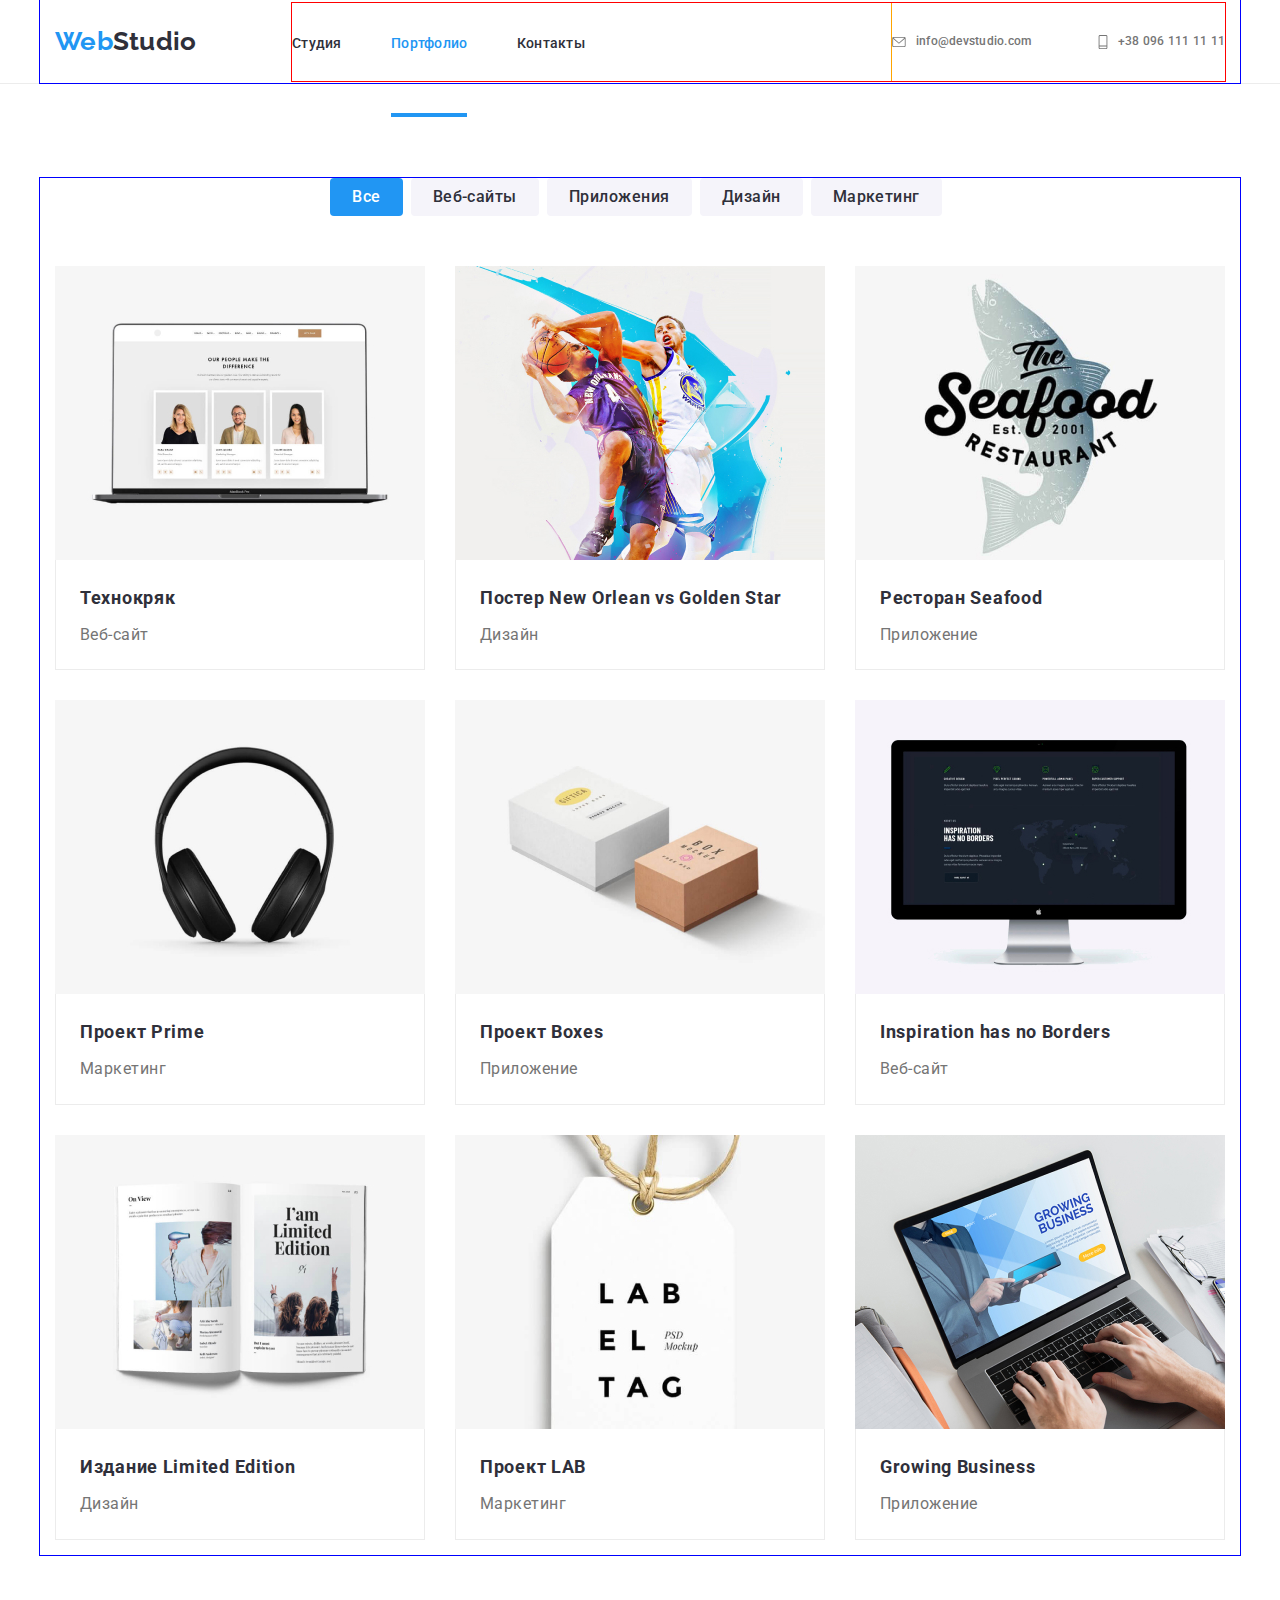
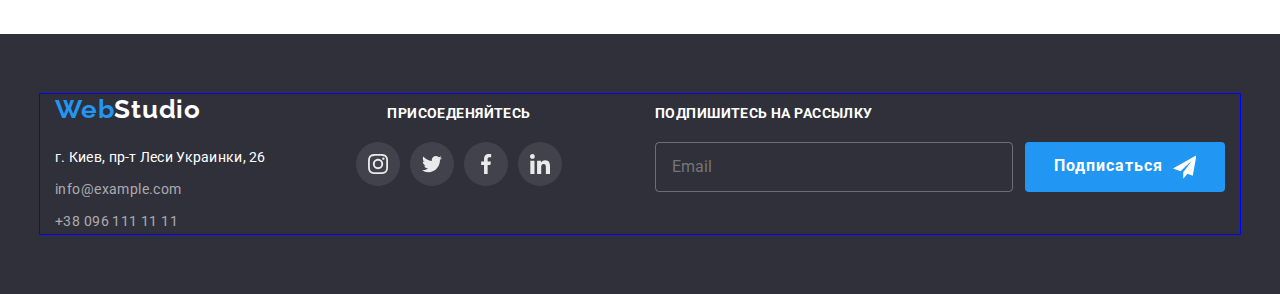
==== commit c767c4b7: "modal mobile edited" ====
--- a/portfolio.html
+++ b/portfolio.html
@@ -20,74 +20,67 @@
 
                               <!-- Header -->
 
-      <header class="header">
-        <div class="header-container container">
-          <a class="header-logo link" lang="en" href="/">Web<span class="header-logo__color">Studio</span></a>
-
-                              <!-- Header-button menu -->
-
-            <div class="header-menu">
-              <button 
-                class="header-menu__btn is-open"
-                type="button" 
-                aria-expanded="false"
-                aria-controls="header-menu__menu"
-                data-menu-button>
-                  <svg class="header-menu__btn-icon" width="24" height="16" aria-label="переключатель мобильного меню">
-                    <use class="icon-cross" href="./images/sprite.svg#menu"></use>
-                    <use class="icon-burger" href="./images/sprite.svg#icon-modal-btn"></use>
-                  </svg>
-              </button>
-            </div>
-
-            <div class="header-menu__menu" id="header-menu__menu" data-menu>
-
-              <nav class="nav">
+        <header class="header">
+          <div class="header-container container">
+            <a class="header-logo link" lang="en" href="/">Web<span class="header-logo__color">Studio</span></a>
+                        
+                                                      <!-- Header-button menu -->
+          <button 
+            class="menu-button is-open"
+            type="button" 
+            aria-expanded="false" 
+            aria-controls="menu-container"
+            data-menu-button>
+              <svg class="header-menu__btn-icon" width="24" height="16" aria-label="переключатель мобильного меню">
+                <use class="icon-menu" href="./images/sprite.svg#icon-modal-btn"></use>
+                <use class="icon-cross" href="./images/sprite.svg#menu"></use>
+              </svg>
+            </button>
+                        
+            <div class="menu-container" id="menu-container" data-menu>
+              <nav class="nav__contacts">
                 <ul class="nav__list list">
                   <li class="nav__item">
-                    <a href="./index.html" class="nav__link link">Студия</a>
-                  </li>
-
+                    <a href="./index.html" class="nav__link link">Студия</a></li>
                   <li class="nav__item">
-                    <a href="./portfolio.html" class="nav__link nav__link--active link">Портфолио</a>
-                  </li>
-
+                    <a href="./portfolio.html" class="nav__link nav__link--active link">Портфолио</a></li>
                   <li class="nav__item">
                     <a href="#" class="nav__link link">Контакты</a></li>
                 </ul>
-              </nav>
-          
-              <ul class="header-contacts list">
+                                    
+                <div class="mobile-contacts">
+                  <ul class="header-contacts list">
                 <li class="header-contacts__list">
                   <a class="header-contacts__link--mail" href="mailto:info@devstudio.com"><svg class="header-contacts__icon" width="14" height="10"><use href="./images/sprite.svg#envelope"></use></svg>info@devstudio.com</a>
                 </li>
-
+                        
                 <li class="header-contacts__list">
                   <a class="header-contacts__link--mobile" href="tel:+380961111111"><svg class="header-contacts__icon" width="10" height="14"><use href="./images/sprite.svg#smartphone"></use></svg>+38 096 111 11 11</a>
                 </li>
-              </ul> 
-
-              <ul class="header-socials list">
-                <li class="header-socials__list" >
-                  <a class="header-socials__link link" href="" rel="noopener noreferrer" aria-label="иконка Instagram">Instagram</a>
-                </li>
-
-                <li class="header-socials__list" >
-                  <a class="header-socials__link link" href="" rel="noopener noreferrer" aria-label="иконка Twitter">Twitter</a>
-                </li>
-
-                <li class="header-socials__list" >
-                  <a class="header-socials__link link" href="" rel="noopener noreferrer" aria-label="иконка Facebook">Facebook</a>
-                </li>
-
-                <li class="header-socials__list" >
-                  <a class="header-socials__link link" href="" rel="noopener noreferrer" aria-label="иконка linkedin">linkedin</a>
-                </li>
-              </ul>
+                  </ul>
+                                         
+                  <ul class="mobile-menu-list list">
+                <li class="mobile-menu-item">
+                  <a class="mobile-menu-link link" href="" rel="noopener noreferrer" aria-label="иконка Instagram">Instagram</a>
+                </li>
+                        
+                <li class="mobile-menu-item">
+                  <a class="mobile-menu-link link" href="" rel="noopener noreferrer" aria-label="иконка Twitter">Twitter</a>
+                </li>
+                        
+                <li class="mobile-menu-item">
+                  <a class="mobile-menu-link link" href="" rel="noopener noreferrer" aria-label="иконка Facebook">Facebook</a>
+                </li>
+                        
+                <li class="mobile-menu-item">
+                  <a class="mobile-menu-link link" href="" rel="noopener noreferrer" aria-label="иконка linkedin">linkedin</a>
+                </li>
+                  </ul>
+                </div>
+              </nav>
             </div>
-        </div>
-
-      </header>
+          </div>
+        </header>
 
                               <!-- Portfolio-management -->
 
--- a/css/main.min.css
+++ b/css/main.min.css
@@ -3,5 +3,5 @@
  Consolas,  'Liberation Mono',  Menlo,- monospace;font-size:1em}small{font-size:80%}sub,sup{font-size:75%;line-height:0;position:relative;vertical-align:baseline}sub{bottom:-0.25em}sup{top:-0.5em}table{text-indent:0;border-color:inherit}button,input,optgroup,select,textarea{font-family:inherit;font-size:100%;line-height:1.15;margin:0}button,select{text-transform:none}button,[type='button'],[type='reset'],[type='submit']{-webkit-appearance:button}::-moz-focus-inner{border-style:none;padding:0}:-moz-focusring{outline:1px dotted ButtonText}:-moz-ui-invalid{box-shadow:none}legend{padding:0}progress{vertical-align:baseline}::-webkit-inner-spin-button,::-webkit-outer-spin-button{height:auto}[type='search']{-webkit-appearance:textfield;outline-offset:-2px}::-webkit-search-decoration{-webkit-appearance:none}::-webkit-file-upload-button{-webkit-appearance:button;font:inherit}summary{display:list-item}.visually-hidden{position:fixed;-webkit-transform:scale(0);transform:scale(0)}body{font-family:'Roboto', 'Sans-Serif';font-size:14px;letter-spacing:0.02em;color:#757575;background-color:#fff}body.modal-open{overflow:hidden}.container{padding-left:15px;padding-right:15px;margin-left:auto;margin-right:auto}@media screen and (min-width: 480px){.container{width:480px;outline:1px solid red}}@media screen and (min-width: 768px){.container{width:768px;outline:1px solid green}}@media screen and (min-width: 1200px){.container{width:1200px;outline:1px solid blue}}.section{padding-top:60px;padding-bottom:60px}@media screen and (min-width: 1200px){.section{padding-top:94px;padding-bottom:94px}}.section-title{font-weight:700;font-size:36px;line-height:1.2;letter-spacing:0.03em;text-align:center;margin-bottom:30px;color:#2F303A}@media screen and (min-width: 1200px){.section-title{margin-bottom:50px}}h1,h2,h3,h4,h5,h6,p{margin:0}.list{list-style:none;margin:0;padding:0}.link{text-decoration:none}img{display:block;max-width:100%;height:auto}.header{position:relative;border-bottom:#ECECEC solid 1px}@media screen and (min-width: 768px){.header{margin-left:auto;margin-right:auto;height:100%}}.header-container{display:-webkit-box;display:-ms-flexbox;display:flex;-webkit-box-align:center;-ms-flex-align:center;align-items:center;margin-top:0;padding-left:0}@media screen and (min-width: 768px){.header-container{margin-left:auto;margin-right:auto}}@media screen and (min-width: 1200px){.header-container{margin-left:auto;margin-right:auto}}.header-logo{font-family:'Raleway', 'Sans-Serif';font-weight:700;font-size:24px;line-height:1.2;padding:16px 0;margin:0 15px;display:block;color:#2196F3}@media screen and (min-width: 768px){.header-logo{padding:26px 0}}@media screen and (min-width: 1200px){.header-logo{font-size:26px;padding:26px 0}}.header-logo__color{color:#2F303A}.header-menu{margin-left:auto}@media screen and (min-width: 767.98px){.header-menu{display:none}}.header-menu__menu{background-color:#fff;padding-left:40px;padding-bottom:48px;text-align:center;font-size:20px}@media screen and (max-width: 767px){.header-menu__menu{display:none;position:absolute;top:0;left:0;z-index:10;width:480px}.header-menu__menu.is-open{display:block}}@media screen and (min-width: 768px){.header-menu__menu{display:-webkit-box;display:-ms-flexbox;display:flex;padding:0;-webkit-box-align:center;-ms-flex-align:center;align-items:center}}@media screen and (min-width: 1200px){.header-menu__menu{-webkit-box-pack:justify;-ms-flex-pack:justify;justify-content:space-between}}.header-contacts{font-weight:500;font-size:14px;line-height:1.15;letter-spacing:0.02em}@media screen and (max-width: 767px){.header-contacts{display:-webkit-box;display:-ms-flexbox;display:flex;-webkit-box-orient:vertical;-webkit-box-direction:reverse;-ms-flex-direction:column-reverse;flex-direction:column-reverse;margin-bottom:32px}}@media screen and (min-width: 768px){.header-contacts{margin-left:84px}}@media screen and (min-width: 1200px){.header-contacts{margin-left:345px;display:-webkit-box;display:-ms-flexbox;display:flex}}.header-contacts__list{display:-webkit-box;display:-ms-flexbox;display:flex;-webkit-box-align:center;-ms-flex-align:center;align-items:center}@media screen and (min-width: 768px){.header-contacts__list{margin-bottom:10px}.header-contacts__list:last-child{margin-bottom:0}}@media screen and (min-width: 1200px){.header-contacts__list{margin-right:30px;margin-bottom:0}.header-contacts__list:last-child{margin-right:0}}.header-contacts__link--mail{font-weight:500;font-size:24px;line-height:1.2;letter-spacing:0.02em;text-decoration:none;display:-webkit-box;display:-ms-flexbox;display:flex;-webkit-box-align:center;-ms-flex-align:center;align-items:center;-webkit-box-pack:center;-ms-flex-pack:center;justify-content:center;color:#757575}@media screen and (min-width: 768px){.header-contacts__link--mail{font-weight:500;font-size:12px;line-height:1.1;letter-spacing:0.02em;padding-top:21px;-webkit-transition-property:color;transition-property:color;-webkit-transition-duration:250ms;transition-duration:250ms;-webkit-transition-timing-function:cubic-bezier(0.4, 0, 0.2, 1);transition-timing-function:cubic-bezier(0.4, 0, 0.2, 1)}.header-contacts__link--mail:hover,.header-contacts__link--mail:focus{color:#2196F3}}@media screen and (min-width: 1200px){.header-contacts__link--mail{padding-top:32px;padding-bottom:32px;margin-bottom:0}}.header-contacts__link--mobile{font-weight:500;font-size:34px;line-height:1.2;letter-spacing:0.02em;text-decoration:none;display:-webkit-box;display:-ms-flexbox;display:flex;-webkit-box-align:center;-ms-flex-align:center;align-items:center;-webkit-box-pack:center;-ms-flex-pack:center;justify-content:center;padding-bottom:32px;color:#2196F3}@media screen and (min-width: 768px){.header-contacts__link--mobile{font-weight:500;font-size:12px;line-height:1.1;padding-bottom:21px;color:#757575;-webkit-transition-property:color;transition-property:color;-webkit-transition-duration:250ms;transition-duration:250ms;-webkit-transition-timing-function:cubic-bezier(0.4, 0, 0.2, 1);transition-timing-function:cubic-bezier(0.4, 0, 0.2, 1)}.header-contacts__link--mobile:hover,.header-contacts__link--mobile:focus{color:#2196F3}}@media screen and (min-width: 1200px){.header-contacts__link--mobile{padding-top:32px;padding-bottom:32px}}.header-contacts__icon{display:none}@media screen and (min-width: 768px){.header-contacts__icon{display:inline-block;margin-right:10px;-webkit-transition-property:fill;transition-property:fill;-webkit-transition-duration:250ms;transition-duration:250ms;-webkit-transition-timing-function:cubic-bezier(0.4, 0, 0.2, 1);transition-timing-function:cubic-bezier(0.4, 0, 0.2, 1);fill:currentColor}.header-contacts__icon:hover,.header-contacts__icon:focus{fill:#2196F3}}.header-socials{display:-webkit-box;display:-ms-flexbox;display:flex}@media screen and (min-width: 768px){.header-socials{display:none}}.header-socials__list{padding-left:10px;padding-right:10px;border-right:1px solid rgba(0,0,0,0.2)}.header-socials__list:first-child{padding-left:0}.header-socials__list:last-child{padding-right:0;border-right:0}.header-socials__link{font-weight:500;font-size:18px;line-height:1.2px;letter-spacing:0.02em;color:#2196F3}@media screen and (min-width: 768px){.nav{margin-left:73px}}@media screen and (min-width: 1200px){.nav{margin-left:78px}}.nav__list{display:-webkit-box;display:-ms-flexbox;display:flex;-webkit-box-orient:vertical;-webkit-box-direction:normal;-ms-flex-direction:column;flex-direction:column;-webkit-box-align:start;-ms-flex-align:start;align-items:flex-start}@media screen and (max-width: 767px){.nav__list{margin-top:48px;margin-bottom:302px}}@media screen and (min-width: 768px){.nav__list{-webkit-box-orient:horizontal;-webkit-box-direction:normal;-ms-flex-direction:row;flex-direction:row;-webkit-box-align:center;-ms-flex-align:center;align-items:center;-webkit-box-pack:justify;-ms-flex-pack:justify;justify-content:space-between}}@media screen and (min-width: 768px){.nav__item{margin-right:50px}.nav__item:last-child{margin-right:0}}@media screen and (min-width: 1200px){.nav__item{padding-top:32px;padding-bottom:32px}}.nav__link{font-weight:500;font-size:40px;line-height:1.7;letter-spacing:0.02em;text-decoration:none;-webkit-transition-property:color;transition-property:color;-webkit-transition-duration:250ms;transition-duration:250ms;-webkit-transition-timing-function:cubic-bezier(0.4, 0, 0.2, 1);transition-timing-function:cubic-bezier(0.4, 0, 0.2, 1);color:#2F303A}.nav__link:hover,.nav__link:focus{color:#2196F3}@media screen and (min-width: 768px){.nav__link{font-weight:500;font-size:14px;line-height:1.2;letter-spacing:0.02em}}.nav__link--active{position:relative;color:#2196F3}@media screen and (min-width: 768px){.nav__link--active::after{content:"";display:block;width:100%;height:4px;background-color:#2196F3;position:absolute;bottom:-31px;left:0}}@media screen and (min-width: 1200px){.nav__link--active::after{content:"";display:block;width:100%;height:4px;background-color:#2196F3;position:absolute;bottom:-34px;left:0}}.hero-section{padding-top:118px;padding-bottom:118px;text-align:center;max-height:400px;background-color:#2F303A;background-image:-webkit-gradient(linear, left top, right top, from(rgba(47,48,58,0.4)), to(rgba(47,48,58,0.4))),url(..//images/hero/hero-img_sm.jpg);background-image:linear-gradient(to right, rgba(47,48,58,0.4), rgba(47,48,58,0.4)),url(..//images/hero/hero-img_sm.jpg);background-repeat:no-repeat;background-position:center;background-size:cover}@media (min-device-pixel-ratio: 2), (-webkit-min-device-pixel-ratio: 2), (min-resolution: 192dpi), (min-resolution: 2dppx){.hero-section{background-image:-webkit-gradient(linear, left top, right top, from(rgba(47,48,58,0.4)), to(rgba(47,48,58,0.4))),url(..//images/hero/hero-img_sm@2x.jpg);background-image:linear-gradient(to right, rgba(47,48,58,0.4), rgba(47,48,58,0.4)),url(..//images/hero/hero-img_sm@2x.jpg)}}@media screen and (min-width: 768px){.hero-section{background-image:-webkit-gradient(linear, left top, right top, from(rgba(47,48,58,0.4)), to(rgba(47,48,58,0.4))),url(..//images/hero/hero-img_md.jpg);background-image:linear-gradient(to right, rgba(47,48,58,0.4), rgba(47,48,58,0.4)),url(..//images/hero/hero-img_md.jpg)}}@media screen and (min-width: 768px) and (min-device-pixel-ratio: 2), screen and (min-width: 768px) and (-webkit-min-device-pixel-ratio: 2), screen and (min-width: 768px) and (min-resolution: 192dpi), screen and (min-width: 768px) and (min-resolution: 2dppx){.hero-section{background-image:-webkit-gradient(linear, left top, right top, from(rgba(47,48,58,0.4)), to(rgba(47,48,58,0.4))),url(..//images/hero/hero-img_md@2x.jpg);background-image:linear-gradient(to right, rgba(47,48,58,0.4), rgba(47,48,58,0.4)),url(..//images/hero/hero-img_md@2x.jpg)}}@media screen and (min-width: 1200px){.hero-section{max-height:600px;padding-top:200px;padding-bottom:200px;background-image:-webkit-gradient(linear, left top, right top, from(rgba(47,48,58,0.4)), to(rgba(47,48,58,0.4))),url(..//images/hero/hero-img_lg.jpg);background-image:linear-gradient(to right, rgba(47,48,58,0.4), rgba(47,48,58,0.4)),url(..//images/hero/hero-img_lg.jpg)}}@media screen and (min-width: 1200px) and (min-device-pixel-ratio: 2), screen and (min-width: 1200px) and (-webkit-min-device-pixel-ratio: 2), screen and (min-width: 1200px) and (min-resolution: 192dpi), screen and (min-width: 1200px) and (min-resolution: 2dppx){.hero-section{background-image:-webkit-gradient(linear, left top, right top, from(rgba(47,48,58,0.4)), to(rgba(47,48,58,0.4))),url(..//images/hero/hero-img_lg@2x.jpg);background-image:linear-gradient(to right, rgba(47,48,58,0.4), rgba(47,48,58,0.4)),url(..//images/hero/hero-img_lg@2x.jpg)}}.slogan-container{display:-webkit-box;display:-ms-flexbox;display:flex;-webkit-box-orient:vertical;-webkit-box-direction:normal;-ms-flex-direction:column;flex-direction:column;-webkit-box-align:center;-ms-flex-align:center;align-items:center}.hero-section__slogan{font-family:'Roboto', 'Sans-Serif';font-style:normal;font-weight:900;font-size:26px;line-height:1.6;text-align:center;letter-spacing:0.06em;text-transform:uppercase;color:#fff;margin-bottom:30px;max-width:360px}@media screen and (min-width: 1200px){.hero-section__slogan{font-weight:900;font-size:44px;line-height:1.3;max-width:696px}}.footer-socials__list{list-style:none;display:-webkit-box;display:-ms-flexbox;display:flex;-webkit-box-pack:center;-ms-flex-pack:center;justify-content:center;-webkit-box-align:center;-ms-flex-align:center;align-items:center;padding-left:0;margin:0}.footer-socials__item:not(:last-child){margin-right:10px}.footer-socials__link{text-decoration:none;display:-webkit-box;display:-ms-flexbox;display:flex;-webkit-box-align:center;-ms-flex-align:center;align-items:center;-webkit-box-pack:center;-ms-flex-pack:center;justify-content:center;width:44px;height:44px;border-radius:50%;opacity:0.9;background-color:rgba(255,255,255,0.1);-webkit-transition-property:inherit;transition-property:inherit;-webkit-transition-duration:250ms;transition-duration:250ms;-webkit-transition-timing-function:cubic-bezier(0.4, 0, 0.2, 1);transition-timing-function:cubic-bezier(0.4, 0, 0.2, 1)}.footer-socials__link:hover,.footer-socials__link:focus{background-color:#2196F3;-webkit-filter:drop-shadow(0px 4px 4px rgba(0,0,0,0.25));filter:drop-shadow(0px 4px 4px rgba(0,0,0,0.25))}.footer-socials__icon{fill:#fff}.team__socials-list{list-style:none;display:-webkit-box;display:-ms-flexbox;display:flex;-webkit-box-pack:center;-ms-flex-pack:center;justify-content:center;-webkit-box-align:center;-ms-flex-align:center;align-items:center;padding-left:0}.team__socials-item:not(:last-child){margin-right:10px}.team__socials-link{text-decoration:none;display:-webkit-box;display:-ms-flexbox;display:flex;-webkit-box-align:center;-ms-flex-align:center;align-items:center;-webkit-box-pack:center;-ms-flex-pack:center;justify-content:center;width:44px;height:44px;background-color:#fff;border-radius:50%;-webkit-transition-property:inherit;transition-property:inherit;-webkit-transition-duration:250ms;transition-duration:250ms;-webkit-transition-timing-function:cubic-bezier(0.4, 0, 0.2, 1);transition-timing-function:cubic-bezier(0.4, 0, 0.2, 1)}.team__socials-link:hover,.team__socials-link:focus{background-color:#2196F3}.team__socials-link:hover .team__socials-icon,.team__socials-link:focus .team__socials-icon{fill:#fff}.team__socials-icon{fill:#AFB1B8}.backdrop{position:fixed;top:0;left:0;width:100%;height:100%;background-color:rgba(0,0,0,0.2);z-index:200;overflow-y:scroll;-webkit-transition-property:inherit;transition-property:inherit;-webkit-transition-duration:250ms;transition-duration:250ms;-webkit-transition-timing-function:cubic-bezier(0.4, 0, 0.2, 1);transition-timing-function:cubic-bezier(0.4, 0, 0.2, 1)}.backdrop.is-hidden{opacity:0;pointer-events:none;visibility:hidden}.modal-wrapper{position:absolute;top:50%;left:50%;padding:40px;-webkit-transform:translate(-50%, -50%);transform:translate(-50%, -50%);background-color:#fff;width:450px;z-index:100}@media screen and (max-width: 478px){.modal-wrapper{width:96%}}@media screen and (min-width: 768px){.modal-wrapper{min-width:450px}}@media screen and (min-width: 1200px){.modal-wrapper{min-width:528px}}.modal-wrapper__watchword{font-weight:700;font-size:20px;line-height:1.5;margin-bottom:12px;text-align:center;letter-spacing:0.03em;color:#212121;width:370px;text-align:center}@media screen and (max-width: 478px){.modal-wrapper__watchword{width:100%}}@media screen and (min-width: 1200px){.modal-wrapper__watchword{line-height:1.15;width:528px}}.modal-wrapper__list{display:-webkit-box;display:-ms-flexbox;display:flex;-webkit-box-orient:vertical;-webkit-box-direction:normal;-ms-flex-direction:column;flex-direction:column;text-align:left}.modal-wrapper__label{display:block;position:relative;margin-bottom:10px}.modal-wrapper__item{font-weight:400;font-size:12px;line-height:1.2;letter-spacing:0.01em;margin-bottom:4px;display:block}.modal-wrapper__input{font-family:'Roboto', 'Sans-Serif';font-size:14px;letter-spacing:0.02em;padding:11px 42px;height:40px;width:100%;display:block;outline:transparent;border:1px solid rgba(33,33,33,0.2);border-radius:4px;-webkit-transition-property:border;transition-property:border;-webkit-transition-duration:250ms;transition-duration:250ms;-webkit-transition-timing-function:cubic-bezier(0.4, 0, 0.2, 1);transition-timing-function:cubic-bezier(0.4, 0, 0.2, 1)}.modal-wrapper__input:hover,.modal-wrapper__input:focus{border:1px solid #2196F3}.modal-wrapper__icon{position:absolute;top:65%;left:12px;-webkit-transform:translateY(-50%);transform:translateY(-50%);-webkit-transition-property:fill;transition-property:fill;-webkit-transition-duration:250ms;transition-duration:250ms;-webkit-transition-timing-function:cubic-bezier(0.4, 0, 0.2, 1);transition-timing-function:cubic-bezier(0.4, 0, 0.2, 1);fill:#2F303A}.modal-wrapper__textlabel{display:block;margin-bottom:20px}.modal-wrapper__textarea{font-weight:400;font-size:12px;line-height:1.15;letter-spacing:0.01em;height:120px;width:100%;padding:12px 16px;display:block;resize:none;outline:transparent;border:1px solid rgba(33,33,33,0.2);border-radius:4px;-webkit-transition-property:color;transition-property:color;-webkit-transition-duration:250ms;transition-duration:250ms;-webkit-transition-timing-function:cubic-bezier(0.4, 0, 0.2, 1);transition-timing-function:cubic-bezier(0.4, 0, 0.2, 1)}.modal-wrapper__input:hover ~ .modal-wrapper__icon,.modal-wrapper__input:focus ~ .modal-wrapper__icon{fill:#2196F3}.modal-wrapper__textarea:hover,.modal-wrapper__textarea:focus{border:1px solid #2196F3}.modal-wrapper__agreement{position:relative;margin-bottom:30px}.phrase{position:relative;display:block;margin-left:33px}.checkbox{position:absolute;margin-left:12px}.checkbox:checked+.custom-checkbox .custom-checkbox-icon{opacity:1}.checkbox:checked+.custom-checkbox{background-color:#2196F3;fill:#fff}.checkbox:focus+.custom-checkbox,.checkbox:hover+.custom-checkbox{border:1px solid #2196F3;outline:2px solid #2196F3}.agreement-form-group{font-weight:400;font-size:12px;line-height:1.1;letter-spacing:0.03em;display:-webkit-box;display:-ms-flexbox;display:flex;-webkit-box-align:center;-ms-flex-align:center;align-items:center}.agreement-phrase{color:#2196F3;-webkit-text-decoration-line:underline;text-decoration-line:underline}.custom-checkbox{position:absolute;content:'';top:2px;left:10px;width:16px;height:15px;display:-webkit-box;display:-ms-flexbox;display:flex;-webkit-box-align:center;-ms-flex-align:center;align-items:center;-webkit-box-pack:center;-ms-flex-pack:center;justify-content:center;border-radius:2px;outline:2px solid #2F303A;-webkit-transition:background-color 250ms cubic-bezier(0.4, 0, 0.2, 1);transition:background-color 250ms cubic-bezier(0.4, 0, 0.2, 1);-webkit-transition:fill 250ms cubic-bezier(0.4, 0, 0.2, 1);transition:fill 250ms cubic-bezier(0.4, 0, 0.2, 1)}.custom-checkbox-icon{cursor:pointer;opacity:0;-webkit-transition:opacity 250ms cubic-bezier(0.4, 0, 0.2, 1);transition:opacity 250ms cubic-bezier(0.4, 0, 0.2, 1)}.features{padding-top:60px;padding-bottom:60px}@media screen and (min-width: 1200px){.features{padding-top:94px;padding-bottom:94px}}.features__container{background:#F5F4FA;border-radius:4px;margin-bottom:30px;max-width:450px;height:120px;display:-webkit-box;display:-ms-flexbox;display:flex;-webkit-box-align:center;-ms-flex-align:center;align-items:center;-webkit-box-pack:center;-ms-flex-pack:center;justify-content:center}@media screen and (min-width: 768px){.features__container{max-width:354px}}@media screen and (min-width: 1200px){.features__container{max-width:270px}}.features__list{display:-webkit-box;display:-ms-flexbox;display:flex;-webkit-box-orient:vertical;-webkit-box-direction:normal;-ms-flex-direction:column;flex-direction:column;margin:-15px}@media screen and (min-width: 768px){.features__list{-webkit-box-orient:horizontal;-webkit-box-direction:normal;-ms-flex-direction:row;flex-direction:row;-ms-flex-wrap:wrap;flex-wrap:wrap;-webkit-box-pack:center;-ms-flex-pack:center;justify-content:center}}.features__item{max-width:450px;margin:15px}@media screen and (min-width: 768px){.features__item{max-width:354px}}@media screen and (min-width: 1200px){.features__item{max-width:270px}}.features__subtitle{font-weight:700;font-size:14px;line-height:1.15;letter-spacing:0.03em;text-align:center;text-decoration:none;text-transform:uppercase;max-width:450px;margin-bottom:10px;color:#2F303A}@media screen and (min-width: 768px){.features__subtitle{max-width:354px;text-align:left}}@media screen and (min-width: 1200px){.features__subtitle{max-width:270px}}.features__paragraph{font-weight:400;font-size:13px;line-height:1.7;letter-spacing:0.04em;max-width:450px}@media screen and (min-width: 768px){.features__paragraph{max-width:354px}}@media screen and (min-width: 1200px){.features__paragraph{max-width:270px}}.services{padding-top:0;display:none}@media screen and (min-width: 1200px){.services{display:block}}.services__list{display:-webkit-box;display:-ms-flexbox;display:flex;padding-left:0}.services__item{position:relative;display:block;margin-right:30px}.services__item:last-child{margin:0}.services__image{display:block}.servises__description{position:absolute;bottom:0px;left:0;display:-webkit-box;display:-ms-flexbox;display:flex;-webkit-box-align:center;-ms-flex-align:center;align-items:center;-webkit-box-pack:center;-ms-flex-pack:center;justify-content:center;width:100%;height:70px;background-color:rgba(47,48,58,0.8)}.services__paragraph{font-weight:700;line-height:16px;letter-spacing:0.03em;color:#fff}.team-section{background-color:#F5F4FA}.team__list{display:-webkit-box;display:-ms-flexbox;display:flex;-webkit-box-orient:vertical;-webkit-box-direction:normal;-ms-flex-direction:column;flex-direction:column;text-align:center;margin:-15px}@media screen and (min-width: 768px){.team__list{-webkit-box-orient:horizontal;-webkit-box-direction:normal;-ms-flex-direction:row;flex-direction:row;-ms-flex-wrap:wrap;flex-wrap:wrap;-webkit-box-pack:center;-ms-flex-pack:center;justify-content:center}}.team__block{background-color:#fff;max-width:452px;-webkit-box-shadow:0px 4px 4px rgba(0,0,0,0.25);box-shadow:0px 4px 4px rgba(0,0,0,0.25);margin:15px}@media screen and (min-width: 768px){.team__block{max-width:354px;margin-right:15px;margin-left:15px}}@media screen and (min-width: 1200px){.team__block{max-width:270px}}.team-photo{max-width:450px}@media screen and (min-width: 768px){.team-photo{max-width:354px}}@media screen and (min-width: 1200px){.team-photo{max-width:270px}}.team__card{padding:30px 32px}@media screen and (min-width: 768px){.team__card{max-width:354px}}@media screen and (min-width: 1200px){.team__card{max-width:270px}}.team__name{font-size:16px;line-height:1.2;letter-spacing:0.03em;text-align:center;margin-bottom:10px;color:#2F303A}.team__position{font-size:16px;line-height:1.2;letter-spacing:0.03em;margin-bottom:16px;text-align:center}.footer{padding-top:60px;padding-bottom:60px;background-color:#2F303A}.footer-contanier{display:-webkit-box;display:-ms-flexbox;display:flex;-webkit-box-orient:vertical;-webkit-box-direction:normal;-ms-flex-direction:column;flex-direction:column;-webkit-box-align:center;-ms-flex-align:center;align-items:center;-webkit-box-pack:center;-ms-flex-pack:center;justify-content:center}@media screen and (min-width: 1200px) and (max-width: 2560px){.footer-contanier{-webkit-box-orient:horizontal;-webkit-box-direction:normal;-ms-flex-direction:row;flex-direction:row;-webkit-box-align:baseline;-ms-flex-align:baseline;align-items:baseline;-webkit-box-pack:justify;-ms-flex-pack:justify;justify-content:space-between}}.footer__tablet-invite{margin-bottom:60px;display:-webkit-box;display:-ms-flexbox;display:flex;-webkit-box-orient:vertical;-webkit-box-direction:normal;-ms-flex-direction:column;flex-direction:column;-webkit-box-align:baseline;-ms-flex-align:baseline;align-items:baseline;-ms-flex-pack:distribute;justify-content:space-around;outline:1px solid orange}@media screen and (min-width: 768px) and (max-width: 1199px){.footer__tablet-invite{width:603px;-webkit-box-pack:justify;-ms-flex-pack:justify;justify-content:space-between}}@media screen and (min-width: 768px){.footer__tablet-invite{display:-webkit-box;display:-ms-flexbox;display:flex;-webkit-box-orient:horizontal;-webkit-box-direction:normal;-ms-flex-direction:row;flex-direction:row;-webkit-box-align:baseline;-ms-flex-align:baseline;align-items:baseline;margin-bottom:60px}}@media screen and (min-width: 1200px) and (max-width: 2560px){.footer__tablet-invite{width:507px;-webkit-box-pack:justify;-ms-flex-pack:justify;justify-content:space-between;margin-bottom:0}}.footer__adress-group{display:-webkit-box;display:-ms-flexbox;display:flex;-webkit-box-orient:vertical;-webkit-box-direction:normal;-ms-flex-direction:column;flex-direction:column;-webkit-box-align:center;-ms-flex-align:center;align-items:center;margin-bottom:60px}@media screen and (min-width: 768px){.footer__adress-group{margin-bottom:0}}@media screen and (min-width: 1200px){.footer__adress-group{-webkit-box-align:start;-ms-flex-align:start;align-items:flex-start}}.footer__logo{font-family:'Raleway', 'Sans-Serif';font-weight:700;font-size:24px;line-height:1.16;letter-spacing:0.03em;color:#2196F3;margin-bottom:20px}@media screen and (min-width: 1200px){.footer__logo{font-size:26px;line-height:1.19}}.footer__logo-color{color:#fff}.footer__adress{font-style:normal;line-height:24px;margin-bottom:8px;display:block;color:#fff}@media screen and (min-width: 1200px){.footer__adress{margin-bottom:9px}}.footer__list{font-size:14px;line-height:1.7;letter-spacing:0.03em;font-style:normal;list-style:none;display:-webkit-box;display:-ms-flexbox;display:flex;-webkit-box-orient:vertical;-webkit-box-direction:normal;-ms-flex-direction:column;flex-direction:column;-webkit-box-align:center;-ms-flex-align:center;align-items:center;margin:0;padding:0}@media screen and (min-width: 1200px){.footer__list{-webkit-box-align:start;-ms-flex-align:start;align-items:flex-start}}.footer__adress-item{margin-bottom:8px}.footer__adress-item:last-child{margin-bottom:0}@media screen and (min-width: 1200px){.footer__adress-item{margin-bottom:9px}.footer__adress-item:last-child{margin-bottom:0}}.footer__link{font-size:14px;line-height:1.7;letter-spacing:0.03em;-webkit-transition-property:inherit;transition-property:inherit;-webkit-transition-duration:250ms;transition-duration:250ms;-webkit-transition-timing-function:cubic-bezier(0.4, 0, 0.2, 1);transition-timing-function:cubic-bezier(0.4, 0, 0.2, 1);color:rgba(255,255,255,0.6)}.footer__link:hover,.footer__link:focus{color:#2196F3}.footer__invite-container{text-align:center}.footer__heading{font-weight:700;font-size:14px;line-height:1.14;text-align:center;letter-spacing:0.03em;text-transform:uppercase;display:-webkit-box;display:-ms-flexbox;display:flex;-webkit-box-orient:vertical;-webkit-box-direction:normal;-ms-flex-direction:column;flex-direction:column;-ms-flex-wrap:nowrap;flex-wrap:nowrap;margin-top:0;margin-bottom:20px;color:#fff}@media screen and (min-width: 1200px){.footer__heading{margin-left:0;margin-right:0}}.footer__msg-container{display:-webkit-box;display:-ms-flexbox;display:flex;-webkit-box-orient:vertical;-webkit-box-direction:normal;-ms-flex-direction:column;flex-direction:column;-webkit-box-align:center;-ms-flex-align:center;align-items:center}@media screen and (min-width: 1200px){.footer__msg-container{display:-webkit-box;display:-ms-flexbox;display:flex;-webkit-box-align:start;-ms-flex-align:start;align-items:flex-start}}.footer__msg-form{display:-webkit-box;display:-ms-flexbox;display:flex;-webkit-box-orient:vertical;-webkit-box-direction:normal;-ms-flex-direction:column;flex-direction:column;-webkit-box-align:center;-ms-flex-align:center;align-items:center;color:rgba(255,255,255,0.6)}@media screen and (max-width: 479px){.footer__msg-form{width:100%}}@media screen and (min-width: 1200px){.footer__msg-form{display:-webkit-box;display:-ms-flexbox;display:flex;-webkit-box-align:start;-ms-flex-align:start;align-items:flex-start;-webkit-box-orient:horizontal;-webkit-box-direction:normal;-ms-flex-direction:row;flex-direction:row}}.footer__label{font-weight:400;font-size:16px;line-height:1.43;-webkit-box-align:center;-ms-flex-align:center;align-items:center;letter-spacing:0.03em;display:-webkit-box;display:-ms-flexbox;display:flex;color:rgba(255,255,255,0.6)}.footer__input{font-weight:400;font-size:16px;line-height:1.43;padding-left:16px;width:450px;height:50px;margin-bottom:20px;display:-webkit-box;display:-ms-flexbox;display:flex;-webkit-box-align:center;-ms-flex-align:center;align-items:center;border:1px solid rgba(255,255,255,0.3);-webkit-filter:drop-shadow(0px 4px 4px 0px 4px 4px rgba(0,0,0,0.15));filter:drop-shadow(0px 4px 4px 0px 4px 4px rgba(0,0,0,0.15));border-radius:4px;color:rgba(255,255,255,0.6);background-color:transparent}@media screen and (max-width: 478px){.footer__input{width:100%}}@media screen and (min-width: 768px){.footer__input{width:358px}}@media screen and (min-width: 1200px){.footer__input{width:358px;margin-right:12px;margin-bottom:0}}.portfolio{padding-top:60px;padding-bottom:60px}@media screen and (min-width: 1200px){.portfolio{padding-top:94px;padding-bottom:94px}}.portfolio__btn-list{display:-webkit-box;display:-ms-flexbox;display:flex;-ms-flex-wrap:wrap;flex-wrap:wrap;margin-bottom:40px}@media screen and (min-width: 768px){.portfolio__btn-list{-webkit-box-pack:center;-ms-flex-pack:center;justify-content:center;margin-bottom:30px}}@media screen and (min-width: 1200px){.portfolio__btn-list{margin-bottom:50px}}.portfolio__item{-webkit-box-align:center;-ms-flex-align:center;align-items:center}.filter-btn-container:last-child{margin-right:0}.projects{margin-left:auto;margin-right:auto}@media screen and (min-width: 768px){.projects{display:-webkit-box;display:-ms-flexbox;display:flex;-ms-flex-wrap:wrap;flex-wrap:wrap}}@media screen and (min-width: 768px){.priojects__container{margin:-15px}}.projects__item{margin-bottom:30px}.projects__item:hover,.projects__item:focus{-webkit-box-shadow:0px 4px 4px rgba(0,0,0,0.25);box-shadow:0px 4px 4px rgba(0,0,0,0.25)}@media screen and (min-width: 768px){.projects__item{margin:15px}}.projects__link{display:block;max-width:450px;list-style:none;text-decoration:none;-webkit-transition-property:-webkit-box-shadow;transition-property:-webkit-box-shadow;transition-property:box-shadow;transition-property:box-shadow, -webkit-box-shadow;-webkit-transition-duration:250ms;transition-duration:250ms;-webkit-transition-timing-function:cubic-bezier(0.4, 0, 0.2, 1);transition-timing-function:cubic-bezier(0.4, 0, 0.2, 1);overflow:hidden}.projects__link:hover,.projects__link:focus{-webkit-box-shadow:0px 4px 4px rgba(0,0,0,0.25);box-shadow:0px 4px 4px rgba(0,0,0,0.25)}@media screen and (min-width: 768px){.projects__link{max-width:354px}}@media screen and (min-width: 1200px){.projects__link{max-width:370px}}.projects__overlay{position:relative;overflow:hidden}.projects__overlay::before{position:absolute;display:block;content:"";width:100%;height:101%;background-color:rgba(33,150,243,0.9);-webkit-transition-property:-webkit-transform;transition-property:-webkit-transform;transition-property:transform;transition-property:transform, -webkit-transform;-webkit-transform:translateY(100%);transform:translateY(100%);-webkit-transition:opacity 250ms cubic-bezier(0.4, 0, 0.2, 1),-webkit-transform 250ms cubic-bezier(0.4, 0, 0.2, 1);transition:opacity 250ms cubic-bezier(0.4, 0, 0.2, 1),-webkit-transform 250ms cubic-bezier(0.4, 0, 0.2, 1);transition:transform 250ms cubic-bezier(0.4, 0, 0.2, 1),opacity 250ms cubic-bezier(0.4, 0, 0.2, 1);transition:transform 250ms cubic-bezier(0.4, 0, 0.2, 1),opacity 250ms cubic-bezier(0.4, 0, 0.2, 1),-webkit-transform 250ms cubic-bezier(0.4, 0, 0.2, 1)}.projects__overlay-text{font-size:18px;line-height:1.5;letter-spacing:0.03em;color:#fff;padding-left:24px;padding-right:24px;position:absolute;top:50%;left:50%;display:block;width:100%;height:140px;-webkit-transform:translate(-50%, 125%);transform:translate(-50%, 125%);-webkit-transition-property:-webkit-transform;transition-property:-webkit-transform;transition-property:transform;transition-property:transform, -webkit-transform;-webkit-transition:opacity 250ms cubic-bezier(0.4, 0, 0.2, 1),-webkit-transform 250ms cubic-bezier(0.4, 0, 0.2, 1);transition:opacity 250ms cubic-bezier(0.4, 0, 0.2, 1),-webkit-transform 250ms cubic-bezier(0.4, 0, 0.2, 1);transition:transform 250ms cubic-bezier(0.4, 0, 0.2, 1),opacity 250ms cubic-bezier(0.4, 0, 0.2, 1);transition:transform 250ms cubic-bezier(0.4, 0, 0.2, 1),opacity 250ms cubic-bezier(0.4, 0, 0.2, 1),-webkit-transform 250ms cubic-bezier(0.4, 0, 0.2, 1)}@media screen and (min-width: 768px){.projects__overlay-text{width:100%;height:168px}}@media screen and (min-width: 1200px){.projects__overlay-text{width:100%}}.projects__link:focus .projects__overlay-text,.projects__item:hover .projects__overlay-text{opacity:1;-webkit-transform:translate(-50%, -50%);transform:translate(-50%, -50%)}.projects__item:hover .projects__overlay::before,.projects__link:focus .projects__overlay::before{opacity:1;-webkit-transform:translateY(0);transform:translateY(0)}.projects__card{padding:20px 24px;border-left:#ECECEC solid 1px;border-right:#ECECEC solid 1px;border-bottom:#ECECEC solid 1px;max-width:450px}@media screen and (min-width: 768px){.projects__card{max-width:354px}}@media screen and (min-width: 1200px){.projects__card{max-width:370px}}.projects__customer{font-weight:700;font-size:18px;line-height:2;letter-spacing:0.04em;margin-bottom:4px;color:#2F303A}.projects__description{font-size:16px;line-height:1.85;letter-spacing:0.03em;color:#757575}.header-menu__btn{width:40px;height:40px;background-color:#fff;border:none;line-height:0;padding:0;position:relative;z-index:20}.header-menu__btn:hover,.header-menu__btn:focus{fill:#2196F3}.header-menu__btn .icon-cross{display:none}.header-menu__btn.is-open .icon-cross{display:block}.header-menu__btn.is-open .icon-burger{display:none}.submit-btn{font-style:normal;font-weight:700;font-size:16px;line-height:30px;letter-spacing:0.06em;padding:10px 56px;margin:auto;display:-webkit-box;display:-ms-flexbox;display:flex;-webkit-box-align:center;-ms-flex-align:center;align-items:center;-webkit-box-pack:center;-ms-flex-pack:center;justify-content:center;cursor:pointer;border:none;border-radius:4px;-webkit-box-shadow:0px 4px 4px rgba(0,0,0,0.15);box-shadow:0px 4px 4px rgba(0,0,0,0.15);color:#fff;background-color:#2196F3;-webkit-transition-property:inherit;transition-property:inherit;-webkit-transition-duration:250ms;transition-duration:250ms;-webkit-transition-timing-function:cubic-bezier(0.4, 0, 0.2, 1);transition-timing-function:cubic-bezier(0.4, 0, 0.2, 1)}.modal-btn{position:absolute;top:8px;right:8px;width:30px;height:30px;padding:0;display:-webkit-box;display:-ms-flexbox;display:flex;-webkit-box-align:center;-ms-flex-align:center;align-items:center;-webkit-box-pack:center;-ms-flex-pack:center;justify-content:center;z-index:155;border:none;cursor:pointer;outline:transparent;border:1px solid rgba(0,0,0,0.1);border-radius:50%;background-color:#fff;-webkit-transition-property:color;transition-property:color;-webkit-transition-duration:250ms;transition-duration:250ms;-webkit-transition-timing-function:cubic-bezier(0.4, 0, 0.2, 1);transition-timing-function:cubic-bezier(0.4, 0, 0.2, 1)}.modal-btn:hover,.modal-btn:focus{border:1px solid #2196F3}.modal-btn-icon{position:relative;fill:#000000;z-index:151}.modal-btn:hover .modal-btn-icon,.modal-btn:focus .modal-btn-icon{fill:#2196F3}.hero-section__btn{font-family:'Roboto';font-style:normal;font-weight:700;font-size:16px;line-height:1.9;letter-spacing:0.06em;cursor:pointer;padding:10px 32px;border:none;border-radius:4px;-webkit-transition-property:inherit;transition-property:inherit;-webkit-transition-duration:250ms;transition-duration:250ms;-webkit-transition-timing-function:cubic-bezier(0.4, 0, 0.2, 1);transition-timing-function:cubic-bezier(0.4, 0, 0.2, 1);color:#fff;background-color:#2196F3;-webkit-box-shadow:0px 4px 4px rgba(0,0,0,0.15);box-shadow:0px 4px 4px rgba(0,0,0,0.15)}.portfolio__btn{font-family:'Roboto', 'Sans-Serif';font-weight:500;font-size:16px;line-height:1.6;border:0;border-radius:4px;letter-spacing:0.03em;text-align:center;cursor:pointer;margin-bottom:15px;margin-right:8px;padding:6px 22px 6px 22px;-webkit-transition-property:color,background-color,0px 4px 4px rgba(0,0,0,0.15);transition-property:color,background-color,0px 4px 4px rgba(0,0,0,0.15);-webkit-transition-duration:250ms;transition-duration:250ms;-webkit-transition-timing-function:cubic-bezier(0.4, 0, 0.2, 1);transition-timing-function:cubic-bezier(0.4, 0, 0.2, 1);color:#2F303A;background-color:#F5F4FA}.portfolio__btn:last-child{margin-bottom:0}.portfolio__btn:hover,.portfolio__btn:focus{-webkit-filter:drop-shadow(0px 4px 4px rgba(0,0,0,0.25));filter:drop-shadow(0px 4px 4px rgba(0,0,0,0.25));background-color:#2196F3;color:#fff}@media screen and (min-width: 768px){.portfolio__btn{margin-bottom:0}}.portfolio__sum-btn{font-family:'Roboto', 'Sans-Serif';font-weight:500;font-size:16px;line-height:1.6;border:0;border-radius:4px;letter-spacing:0.03em;text-align:center;cursor:pointer;margin-right:8px;margin-bottom:15px;padding:6px 22px 6px 22px;color:#fff;background-color:#2196F3}.portfolio__sum-btn:hover,.portfolio__sum-btn:focus{-webkit-filter:drop-shadow(0px 4px 4px rgba(0,0,0,0.25));filter:drop-shadow(0px 4px 4px rgba(0,0,0,0.25));background-color:#2196F3;color:#fff}@media screen and (min-width: 768px){.portfolio__sum-btn{margin-bottom:0}}.footer__btn{font-family:'Roboto', 'Sans-Serif';font-weight:700;font-size:16px;line-height:1.43;border:0;border-radius:4px;letter-spacing:0.06em;text-align:center;width:200px;height:50px;padding:11px 29px;cursor:pointer;display:-webkit-box;display:-ms-flexbox;display:flex;-webkit-box-align:center;-ms-flex-align:center;align-items:center;-webkit-box-pack:center;-ms-flex-pack:center;justify-content:center;-webkit-transition-property:inherit;transition-property:inherit;-webkit-transition-duration:250ms;transition-duration:250ms;-webkit-transition-timing-function:cubic-bezier(0.4, 0, 0.2, 1);transition-timing-function:cubic-bezier(0.4, 0, 0.2, 1);color:#fff;background-color:#2196F3}@media screen and (min-width: 1200px){.footer__btn{margin-left:auto}}.icon-send{fill:#fff;margin-left:10px}.customers__list{display:-webkit-box;display:-ms-flexbox;display:flex;-ms-flex-wrap:wrap;flex-wrap:wrap;-webkit-box-pack:center;-ms-flex-pack:center;justify-content:center;margin:-15px}.customers_item{margin:15px}.customers__link{width:210px;height:92px;margin:15px;display:-webkit-box;display:-ms-flexbox;display:flex;-webkit-box-pack:center;-ms-flex-pack:center;justify-content:center;-webkit-box-align:center;-ms-flex-align:center;align-items:center;outline:transparent;border:1px solid #AFB1B8;border-radius:4px;background-size:contain;background-repeat:no-repeat;background-position:center;fill:#AFB1B8;-webkit-transition-property:fill, border-color;transition-property:fill, border-color;-webkit-transition-duration:250ms;transition-duration:250ms;-webkit-transition-timing-function:cubic-bezier(0.4, 0, 0.2, 1);transition-timing-function:cubic-bezier(0.4, 0, 0.2, 1)}.customers__link:hover,.customers__link:focus{fill:#2196F3;border-color:#2196F3}@media screen and (min-width: 768px){.customers__link{width:226px}}@media screen and (min-width: 1200px){.customers__link{width:170px}}
+ monospace;font-size:1em}small{font-size:80%}sub,sup{font-size:75%;line-height:0;position:relative;vertical-align:baseline}sub{bottom:-0.25em}sup{top:-0.5em}table{text-indent:0;border-color:inherit}button,input,optgroup,select,textarea{font-family:inherit;font-size:100%;line-height:1.15;margin:0}button,select{text-transform:none}button,[type='button'],[type='reset'],[type='submit']{-webkit-appearance:button}::-moz-focus-inner{border-style:none;padding:0}:-moz-focusring{outline:1px dotted ButtonText}:-moz-ui-invalid{box-shadow:none}legend{padding:0}progress{vertical-align:baseline}::-webkit-inner-spin-button,::-webkit-outer-spin-button{height:auto}[type='search']{-webkit-appearance:textfield;outline-offset:-2px}::-webkit-search-decoration{-webkit-appearance:none}::-webkit-file-upload-button{-webkit-appearance:button;font:inherit}summary{display:list-item}.visually-hidden{position:fixed;-webkit-transform:scale(0);transform:scale(0)}body{font-family:'Roboto', 'Sans-Serif';font-size:14px;letter-spacing:0.02em;color:#757575;background-color:#fff}body.modal-open{overflow:hidden}.container{padding-left:15px;padding-right:15px;margin-left:auto;margin-right:auto}@media screen and (min-width: 480px){.container{width:480px;outline:1px solid red}}@media screen and (min-width: 768px){.container{width:768px;outline:1px solid green}}@media screen and (min-width: 1200px){.container{width:1200px;outline:1px solid blue}}.section{padding-top:60px;padding-bottom:60px}@media screen and (min-width: 1200px){.section{padding-top:94px;padding-bottom:94px}}.section-title{font-weight:700;font-size:36px;line-height:1.2;letter-spacing:0.03em;text-align:center;margin-bottom:30px;color:#2F303A}@media screen and (min-width: 1200px){.section-title{margin-bottom:50px}}h1,h2,h3,h4,h5,h6,p{margin:0}.list{list-style:none;margin:0;padding:0}.link{text-decoration:none}img{display:block;max-width:100%;height:auto}.header{position:relative;border-bottom:#ECECEC solid 1px}@media screen and (min-width: 768px){.header{margin-left:auto;margin-right:auto}}.header-container{display:-webkit-box;display:-ms-flexbox;display:flex;-webkit-box-align:center;-ms-flex-align:center;align-items:center;-webkit-box-pack:justify;-ms-flex-pack:justify;justify-content:space-between;margin-top:0}.header-logo{font-family:'Raleway', 'Sans-Serif';font-weight:700;font-size:24px;line-height:1.2;padding:16px 0;display:block;color:#2196F3}@media screen and (min-width: 768px){.header-logo{padding:26px 0;margin-right:88px}}@media screen and (min-width: 1200px){.header-logo{font-size:26px;padding:26px 0;margin-right:93px}}.header-logo__color{color:#2F303A}@media screen and (max-width: 767px){.header-contacts{display:-webkit-box;display:-ms-flexbox;display:flex;-webkit-box-orient:vertical;-webkit-box-direction:reverse;-ms-flex-direction:column-reverse;flex-direction:column-reverse}}@media screen and (min-width: 1200px){.header-contacts{-webkit-box-pack:justify;-ms-flex-pack:justify;justify-content:space-between;display:-webkit-box;display:-ms-flexbox;display:flex;-webkit-box-orient:horizontal;-webkit-box-direction:normal;-ms-flex-direction:row;flex-direction:row;width:333px}}.header-contacts__list{display:-webkit-box;display:-ms-flexbox;display:flex;-webkit-box-align:center;-ms-flex-align:center;align-items:center}@media screen and (max-width: 767px){.header-contacts__list{margin-bottom:0}}@media screen and (min-width: 768px){.header-contacts__list{margin-bottom:10px}.header-contacts__list:last-child{margin-bottom:0}}@media screen and (min-width: 1200px){.header-contacts__list{margin-bottom:0}}.header-contacts__link--mail{font-weight:500;font-size:24px;line-height:1.2;letter-spacing:0.02em;text-decoration:none;display:-webkit-box;display:-ms-flexbox;display:flex;-webkit-box-align:center;-ms-flex-align:center;align-items:center;-webkit-box-pack:center;-ms-flex-pack:center;justify-content:center;color:#757575}@media screen and (min-width: 768px){.header-contacts__link--mail{font-weight:500;font-size:12px;line-height:1.1;letter-spacing:0.02em;padding-top:21px;-webkit-transition-property:color;transition-property:color;-webkit-transition-duration:250ms;transition-duration:250ms;-webkit-transition-timing-function:cubic-bezier(0.4, 0, 0.2, 1);transition-timing-function:cubic-bezier(0.4, 0, 0.2, 1)}.header-contacts__link--mail:hover,.header-contacts__link--mail:focus{color:#2196F3}}@media screen and (min-width: 1200px){.header-contacts__link--mail{padding-top:32px;padding-bottom:32px;margin-bottom:0}}.header-contacts__link--mobile{font-weight:500;font-size:30px;line-height:1.2;letter-spacing:0.02em;text-decoration:none;display:-webkit-box;display:-ms-flexbox;display:flex;-webkit-box-align:start;-ms-flex-align:start;align-items:flex-start;-webkit-box-pack:center;-ms-flex-pack:center;justify-content:center;color:#2196F3}@media screen and (min-width: 768px){.header-contacts__link--mobile{font-weight:500;font-size:12px;line-height:1.1;padding-bottom:21px;color:#757575;-webkit-transition-property:color;transition-property:color;-webkit-transition-duration:250ms;transition-duration:250ms;-webkit-transition-timing-function:cubic-bezier(0.4, 0, 0.2, 1);transition-timing-function:cubic-bezier(0.4, 0, 0.2, 1)}.header-contacts__link--mobile:hover,.header-contacts__link--mobile:focus{color:#2196F3}}@media screen and (min-width: 1200px){.header-contacts__link--mobile{padding-top:32px;padding-bottom:32px}}.header-contacts__icon{display:none}@media screen and (min-width: 768px){.header-contacts__icon{display:inline-block;margin-right:10px;-webkit-transition-property:fill;transition-property:fill;-webkit-transition-duration:250ms;transition-duration:250ms;-webkit-transition-timing-function:cubic-bezier(0.4, 0, 0.2, 1);transition-timing-function:cubic-bezier(0.4, 0, 0.2, 1);fill:currentColor}.header-contacts__icon:hover,.header-contacts__icon:focus{fill:#2196F3}}.header-socials{display:-webkit-box;display:-ms-flexbox;display:flex}@media screen and (min-width: 768px){.header-socials{display:none}}.header-socials__list{padding-left:10px;padding-right:10px;border-right:1px solid rgba(0,0,0,0.2)}.header-socials__list:first-child{padding-left:0}.header-socials__list:last-child{padding-right:0;border-right:0}.header-socials__link{font-weight:500;font-size:18px;line-height:1.2px;letter-spacing:0.02em;color:#2196F3}.nav__contacts{display:-webkit-box;display:-ms-flexbox;display:flex;-webkit-box-orient:vertical;-webkit-box-direction:normal;-ms-flex-direction:column;flex-direction:column;-webkit-box-flex:1;-ms-flex-positive:1;flex-grow:1;-webkit-box-pack:justify;-ms-flex-pack:justify;justify-content:space-between;outline:1px solid red}@media screen and (max-width: 767px){.nav__contacts{height:614px}}@media screen and (min-width: 768px){.nav__contacts{-webkit-box-orient:horizontal;-webkit-box-direction:normal;-ms-flex-direction:row;flex-direction:row;height:100%;width:516px}}@media screen and (min-width: 1200px){.nav__contacts{-webkit-box-orient:horizontal;-webkit-box-direction:normal;-ms-flex-direction:row;flex-direction:row;width:933px}}.nav__list{display:-webkit-box;display:-ms-flexbox;display:flex;-webkit-box-orient:vertical;-webkit-box-direction:normal;-ms-flex-direction:column;flex-direction:column;-webkit-box-align:start;-ms-flex-align:start;align-items:flex-start}@media screen and (min-width: 768px){.nav__list{display:-webkit-box;display:-ms-flexbox;display:flex;-webkit-box-orient:horizontal;-webkit-box-direction:normal;-ms-flex-direction:row;flex-direction:row;-webkit-box-align:center;-ms-flex-align:center;align-items:center;-webkit-box-pack:justify;-ms-flex-pack:justify;justify-content:space-between;width:293px}}@media screen and (min-width: 1200px){.nav__list{width:293px}}.nav__item{margin:0;padding:0}.nav__link{font-weight:500;font-size:40px;letter-spacing:0.02em;text-decoration:none;-webkit-transition-property:color;transition-property:color;-webkit-transition-duration:250ms;transition-duration:250ms;-webkit-transition-timing-function:cubic-bezier(0.4, 0, 0.2, 1);transition-timing-function:cubic-bezier(0.4, 0, 0.2, 1);color:#2F303A}.nav__link:hover,.nav__link:focus{color:#2196F3}@media screen and (min-width: 768px){.nav__link{font-weight:500;font-size:14px;line-height:1.2;letter-spacing:0.02em;padding-top:32px;padding-bottom:32px}}.nav__link--active{position:relative;color:#2196F3}@media screen and (min-width: 768px){.nav__link--active::after{content:"";display:block;width:100%;height:4px;background-color:#2196F3;position:absolute;bottom:-31px;left:0}}@media screen and (min-width: 1200px){.nav__link--active::after{content:"";display:block;width:100%;height:4px;background-color:#2196F3;position:absolute;bottom:-34px;left:0}}.menu-container{display:none;margin-left:auto;background-color:#fff;padding:48px 15px 48px 40px;text-align:center;font-size:20px;margin-left:0}.menu-container.is-open{display:block;position:fixed}@media screen and (max-width: 767px){.menu-container{position:absolute;top:0;left:0;width:100vw;max-height:100vh;z-index:10}}@media screen and (min-width: 768px){.menu-container{padding:0;display:-webkit-box;display:-ms-flexbox;display:flex}}.menu-button{display:-webkit-inline-box;display:-ms-inline-flexbox;display:inline-flex;padding:12px 8px;border:0;line-height:0;background-color:transparent;width:40px;height:40px;z-index:20}@media screen and (min-width: 768px){.menu-button{display:none}}.menu-button .icon-cross{display:none}.menu-button.is-open .icon-cross{display:block}.menu-button.is-open .icon-menu{display:none}.mobile-menu-list{display:-webkit-box;display:-ms-flexbox;display:flex;-ms-flex-wrap:wrap;flex-wrap:wrap;gap:10px;list-style-type:none}@media screen and (min-width: 768px){.mobile-menu-list{display:none}}.mobile-menu-link{font-weight:500;font-size:18px;line-height:1.22;letter-spacing:0.02em;color:#2196F3;text-decoration:none}.mobile-menu-item:not(:last-child) .mobile-menu-link{padding-right:10px;border-right:1px solid rgba(33,33,33,0.2)}.mobile-contacts{display:-webkit-box;display:-ms-flexbox;display:flex;-webkit-box-align:center;-ms-flex-align:center;align-items:center;outline:1px solid orange}@media screen and (max-width: 767px){.mobile-contacts{-webkit-box-orient:vertical;-webkit-box-direction:normal;-ms-flex-direction:column;flex-direction:column}}.hero-section{padding-top:118px;padding-bottom:118px;text-align:center;max-height:400px;background-color:#2F303A;background-image:-webkit-gradient(linear, left top, right top, from(rgba(47,48,58,0.4)), to(rgba(47,48,58,0.4))),url(..//images/hero/hero-img_sm.jpg);background-image:linear-gradient(to right, rgba(47,48,58,0.4), rgba(47,48,58,0.4)),url(..//images/hero/hero-img_sm.jpg);background-repeat:no-repeat;background-position:center;background-size:cover}@media (min-device-pixel-ratio: 2), (-webkit-min-device-pixel-ratio: 2), (min-resolution: 192dpi), (min-resolution: 2dppx){.hero-section{background-image:-webkit-gradient(linear, left top, right top, from(rgba(47,48,58,0.4)), to(rgba(47,48,58,0.4))),url(..//images/hero/hero-img_sm@2x.jpg);background-image:linear-gradient(to right, rgba(47,48,58,0.4), rgba(47,48,58,0.4)),url(..//images/hero/hero-img_sm@2x.jpg)}}@media screen and (min-width: 768px){.hero-section{background-image:-webkit-gradient(linear, left top, right top, from(rgba(47,48,58,0.4)), to(rgba(47,48,58,0.4))),url(..//images/hero/hero-img_md.jpg);background-image:linear-gradient(to right, rgba(47,48,58,0.4), rgba(47,48,58,0.4)),url(..//images/hero/hero-img_md.jpg)}}@media screen and (min-width: 768px) and (min-device-pixel-ratio: 2), screen and (min-width: 768px) and (-webkit-min-device-pixel-ratio: 2), screen and (min-width: 768px) and (min-resolution: 192dpi), screen and (min-width: 768px) and (min-resolution: 2dppx){.hero-section{background-image:-webkit-gradient(linear, left top, right top, from(rgba(47,48,58,0.4)), to(rgba(47,48,58,0.4))),url(..//images/hero/hero-img_md@2x.jpg);background-image:linear-gradient(to right, rgba(47,48,58,0.4), rgba(47,48,58,0.4)),url(..//images/hero/hero-img_md@2x.jpg)}}@media screen and (min-width: 1200px){.hero-section{max-height:600px;padding-top:200px;padding-bottom:200px;background-image:-webkit-gradient(linear, left top, right top, from(rgba(47,48,58,0.4)), to(rgba(47,48,58,0.4))),url(..//images/hero/hero-img_lg.jpg);background-image:linear-gradient(to right, rgba(47,48,58,0.4), rgba(47,48,58,0.4)),url(..//images/hero/hero-img_lg.jpg)}}@media screen and (min-width: 1200px) and (min-device-pixel-ratio: 2), screen and (min-width: 1200px) and (-webkit-min-device-pixel-ratio: 2), screen and (min-width: 1200px) and (min-resolution: 192dpi), screen and (min-width: 1200px) and (min-resolution: 2dppx){.hero-section{background-image:-webkit-gradient(linear, left top, right top, from(rgba(47,48,58,0.4)), to(rgba(47,48,58,0.4))),url(..//images/hero/hero-img_lg@2x.jpg);background-image:linear-gradient(to right, rgba(47,48,58,0.4), rgba(47,48,58,0.4)),url(..//images/hero/hero-img_lg@2x.jpg)}}.slogan-container{display:-webkit-box;display:-ms-flexbox;display:flex;-webkit-box-orient:vertical;-webkit-box-direction:normal;-ms-flex-direction:column;flex-direction:column;-webkit-box-align:center;-ms-flex-align:center;align-items:center}.hero-section__slogan{font-family:'Roboto', 'Sans-Serif';font-style:normal;font-weight:900;font-size:26px;line-height:1.6;text-align:center;letter-spacing:0.06em;text-transform:uppercase;color:#fff;margin-bottom:30px;max-width:360px}@media screen and (min-width: 1200px){.hero-section__slogan{font-weight:900;font-size:44px;line-height:1.3;max-width:696px}}.footer-socials__list{list-style:none;display:-webkit-box;display:-ms-flexbox;display:flex;-webkit-box-pack:center;-ms-flex-pack:center;justify-content:center;-webkit-box-align:center;-ms-flex-align:center;align-items:center;padding-left:0;margin:0}.footer-socials__item:not(:last-child){margin-right:10px}.footer-socials__link{text-decoration:none;display:-webkit-box;display:-ms-flexbox;display:flex;-webkit-box-align:center;-ms-flex-align:center;align-items:center;-webkit-box-pack:center;-ms-flex-pack:center;justify-content:center;width:44px;height:44px;border-radius:50%;opacity:0.9;background-color:rgba(255,255,255,0.1);-webkit-transition-property:inherit;transition-property:inherit;-webkit-transition-duration:250ms;transition-duration:250ms;-webkit-transition-timing-function:cubic-bezier(0.4, 0, 0.2, 1);transition-timing-function:cubic-bezier(0.4, 0, 0.2, 1)}.footer-socials__link:hover,.footer-socials__link:focus{background-color:#2196F3;-webkit-filter:drop-shadow(0px 4px 4px rgba(0,0,0,0.25));filter:drop-shadow(0px 4px 4px rgba(0,0,0,0.25))}.footer-socials__icon{fill:#fff}.team__socials-list{list-style:none;display:-webkit-box;display:-ms-flexbox;display:flex;-webkit-box-pack:center;-ms-flex-pack:center;justify-content:center;-webkit-box-align:center;-ms-flex-align:center;align-items:center;padding-left:0}.team__socials-item:not(:last-child){margin-right:10px}.team__socials-link{text-decoration:none;display:-webkit-box;display:-ms-flexbox;display:flex;-webkit-box-align:center;-ms-flex-align:center;align-items:center;-webkit-box-pack:center;-ms-flex-pack:center;justify-content:center;width:44px;height:44px;background-color:#fff;border-radius:50%;-webkit-transition-property:inherit;transition-property:inherit;-webkit-transition-duration:250ms;transition-duration:250ms;-webkit-transition-timing-function:cubic-bezier(0.4, 0, 0.2, 1);transition-timing-function:cubic-bezier(0.4, 0, 0.2, 1)}.team__socials-link:hover,.team__socials-link:focus{background-color:#2196F3}.team__socials-link:hover .team__socials-icon,.team__socials-link:focus .team__socials-icon{fill:#fff}.team__socials-icon{fill:#AFB1B8}.backdrop{position:fixed;top:0;left:0;padding:50px 30px;width:100%;height:100%;background-color:rgba(0,0,0,0.2);z-index:200;overflow-y:scroll;-webkit-transition-property:inherit;transition-property:inherit;-webkit-transition-duration:250ms;transition-duration:250ms;-webkit-transition-timing-function:cubic-bezier(0.4, 0, 0.2, 1);transition-timing-function:cubic-bezier(0.4, 0, 0.2, 1)}.backdrop.is-hidden{opacity:0;pointer-events:none;visibility:hidden}.modal-wrapper{padding:40px;position:absolute;top:50%;left:50%;-webkit-transform:translate(-50%, -50%);transform:translate(-50%, -50%);background-color:#fff;z-index:100}@media screen and (max-width: 478px){.modal-wrapper{width:96%}}@media screen and (min-width: 768px){.modal-wrapper{min-width:450px}}@media screen and (min-width: 1200px){.modal-wrapper{min-width:528px}}.modal-wrapper__watchword{font-weight:700;font-size:20px;line-height:1.5;margin-bottom:12px;text-align:center;letter-spacing:0.03em;color:#212121;width:370px;text-align:center}@media screen and (max-width: 478px){.modal-wrapper__watchword{width:100%}}@media screen and (min-width: 1200px){.modal-wrapper__watchword{line-height:1.15;width:528px}}.modal-wrapper__list{display:-webkit-box;display:-ms-flexbox;display:flex;-webkit-box-orient:vertical;-webkit-box-direction:normal;-ms-flex-direction:column;flex-direction:column;text-align:left}.modal-wrapper__label{display:block;position:relative;margin-bottom:10px}.modal-wrapper__item{font-weight:400;font-size:12px;line-height:1.2;letter-spacing:0.01em;margin-bottom:4px;display:block}.modal-wrapper__input{font-family:'Roboto', 'Sans-Serif';font-size:14px;letter-spacing:0.02em;padding:11px 42px;height:40px;width:100%;display:block;outline:transparent;border:1px solid rgba(33,33,33,0.2);border-radius:4px;-webkit-transition-property:border;transition-property:border;-webkit-transition-duration:250ms;transition-duration:250ms;-webkit-transition-timing-function:cubic-bezier(0.4, 0, 0.2, 1);transition-timing-function:cubic-bezier(0.4, 0, 0.2, 1)}.modal-wrapper__input:hover,.modal-wrapper__input:focus{border:1px solid #2196F3}.modal-wrapper__icon{position:absolute;top:65%;left:12px;-webkit-transform:translateY(-50%);transform:translateY(-50%);-webkit-transition-property:fill;transition-property:fill;-webkit-transition-duration:250ms;transition-duration:250ms;-webkit-transition-timing-function:cubic-bezier(0.4, 0, 0.2, 1);transition-timing-function:cubic-bezier(0.4, 0, 0.2, 1);fill:#2F303A}.modal-wrapper__textlabel{display:block;margin-bottom:20px}.modal-wrapper__textarea{font-weight:400;font-size:12px;line-height:1.15;letter-spacing:0.01em;height:120px;width:100%;padding:12px 16px;display:block;resize:none;outline:transparent;border:1px solid rgba(33,33,33,0.2);border-radius:4px;-webkit-transition-property:color;transition-property:color;-webkit-transition-duration:250ms;transition-duration:250ms;-webkit-transition-timing-function:cubic-bezier(0.4, 0, 0.2, 1);transition-timing-function:cubic-bezier(0.4, 0, 0.2, 1)}.modal-wrapper__input:hover ~ .modal-wrapper__icon,.modal-wrapper__input:focus ~ .modal-wrapper__icon{fill:#2196F3}.modal-wrapper__textarea:hover,.modal-wrapper__textarea:focus{border:1px solid #2196F3}.modal-wrapper__agreement{position:relative;margin-bottom:30px}.phrase{position:relative;display:block;margin-left:33px}.checkbox{position:absolute;margin-left:12px}.checkbox:checked+.custom-checkbox .custom-checkbox-icon{opacity:1}.checkbox:checked+.custom-checkbox{background-color:#2196F3;fill:#fff}.checkbox:focus+.custom-checkbox,.checkbox:hover+.custom-checkbox{border:1px solid #2196F3;outline:2px solid #2196F3}.agreement-form-group{font-weight:400;font-size:12px;line-height:1.1;letter-spacing:0.03em;display:-webkit-box;display:-ms-flexbox;display:flex;-webkit-box-align:center;-ms-flex-align:center;align-items:center}.agreement-phrase{color:#2196F3;-webkit-text-decoration-line:underline;text-decoration-line:underline}.custom-checkbox{position:absolute;content:'';top:2px;left:10px;width:16px;height:15px;display:-webkit-box;display:-ms-flexbox;display:flex;-webkit-box-align:center;-ms-flex-align:center;align-items:center;-webkit-box-pack:center;-ms-flex-pack:center;justify-content:center;border-radius:2px;outline:2px solid #2F303A;-webkit-transition:background-color 250ms cubic-bezier(0.4, 0, 0.2, 1);transition:background-color 250ms cubic-bezier(0.4, 0, 0.2, 1);-webkit-transition:fill 250ms cubic-bezier(0.4, 0, 0.2, 1);transition:fill 250ms cubic-bezier(0.4, 0, 0.2, 1)}.custom-checkbox-icon{cursor:pointer;opacity:0;-webkit-transition:opacity 250ms cubic-bezier(0.4, 0, 0.2, 1);transition:opacity 250ms cubic-bezier(0.4, 0, 0.2, 1)}.features{padding-top:60px;padding-bottom:60px}@media screen and (min-width: 1200px){.features{padding-top:94px;padding-bottom:94px}}.features__container{background:#F5F4FA;border-radius:4px;margin-bottom:30px;max-width:450px;height:120px;display:-webkit-box;display:-ms-flexbox;display:flex;-webkit-box-align:center;-ms-flex-align:center;align-items:center;-webkit-box-pack:center;-ms-flex-pack:center;justify-content:center}@media screen and (min-width: 768px){.features__container{max-width:354px}}@media screen and (min-width: 1200px){.features__container{max-width:270px}}.features__list{display:-webkit-box;display:-ms-flexbox;display:flex;-webkit-box-orient:vertical;-webkit-box-direction:normal;-ms-flex-direction:column;flex-direction:column;margin:-15px}@media screen and (min-width: 768px){.features__list{-webkit-box-orient:horizontal;-webkit-box-direction:normal;-ms-flex-direction:row;flex-direction:row;-ms-flex-wrap:wrap;flex-wrap:wrap;-webkit-box-pack:center;-ms-flex-pack:center;justify-content:center}}.features__item{max-width:450px;margin:15px}@media screen and (min-width: 768px){.features__item{max-width:354px}}@media screen and (min-width: 1200px){.features__item{max-width:270px}}.features__subtitle{font-weight:700;font-size:14px;line-height:1.15;letter-spacing:0.03em;text-align:center;text-decoration:none;text-transform:uppercase;max-width:450px;margin-bottom:10px;color:#2F303A}@media screen and (min-width: 768px){.features__subtitle{max-width:354px;text-align:left}}@media screen and (min-width: 1200px){.features__subtitle{max-width:270px}}.features__paragraph{font-weight:400;font-size:13px;line-height:1.7;letter-spacing:0.04em;max-width:450px}@media screen and (min-width: 768px){.features__paragraph{max-width:354px}}@media screen and (min-width: 1200px){.features__paragraph{max-width:270px}}.services{padding-top:0;display:none}@media screen and (min-width: 1200px){.services{display:block}}.services__list{display:-webkit-box;display:-ms-flexbox;display:flex;padding-left:0}.services__item{position:relative;display:block;margin-right:30px}.services__item:last-child{margin:0}.services__image{display:block}.servises__description{position:absolute;bottom:0px;left:0;display:-webkit-box;display:-ms-flexbox;display:flex;-webkit-box-align:center;-ms-flex-align:center;align-items:center;-webkit-box-pack:center;-ms-flex-pack:center;justify-content:center;width:100%;height:70px;background-color:rgba(47,48,58,0.8)}.services__paragraph{font-weight:700;line-height:16px;letter-spacing:0.03em;color:#fff}.team-section{background-color:#F5F4FA}.team__list{display:-webkit-box;display:-ms-flexbox;display:flex;-webkit-box-orient:vertical;-webkit-box-direction:normal;-ms-flex-direction:column;flex-direction:column;text-align:center;margin:-15px}@media screen and (min-width: 768px){.team__list{-webkit-box-orient:horizontal;-webkit-box-direction:normal;-ms-flex-direction:row;flex-direction:row;-ms-flex-wrap:wrap;flex-wrap:wrap;-webkit-box-pack:center;-ms-flex-pack:center;justify-content:center}}.team__block{background-color:#fff;max-width:452px;-webkit-box-shadow:0px 4px 4px rgba(0,0,0,0.25);box-shadow:0px 4px 4px rgba(0,0,0,0.25);margin:15px}@media screen and (min-width: 768px){.team__block{max-width:354px;margin-right:15px;margin-left:15px}}@media screen and (min-width: 1200px){.team__block{max-width:270px}}.team-photo{max-width:450px}@media screen and (min-width: 768px){.team-photo{max-width:354px}}@media screen and (min-width: 1200px){.team-photo{max-width:270px}}.team__card{padding:30px 32px}@media screen and (min-width: 768px){.team__card{max-width:354px}}@media screen and (min-width: 1200px){.team__card{max-width:270px}}.team__name{font-size:16px;line-height:1.2;letter-spacing:0.03em;text-align:center;margin-bottom:10px;color:#2F303A}.team__position{font-size:16px;line-height:1.2;letter-spacing:0.03em;margin-bottom:16px;text-align:center}.footer{padding-top:60px;padding-bottom:60px;background-color:#2F303A}.footer-contanier{display:-webkit-box;display:-ms-flexbox;display:flex;-webkit-box-orient:vertical;-webkit-box-direction:normal;-ms-flex-direction:column;flex-direction:column;-webkit-box-align:center;-ms-flex-align:center;align-items:center;-webkit-box-pack:center;-ms-flex-pack:center;justify-content:center}@media screen and (min-width: 1200px) and (max-width: 2560px){.footer-contanier{-webkit-box-orient:horizontal;-webkit-box-direction:normal;-ms-flex-direction:row;flex-direction:row;-webkit-box-align:baseline;-ms-flex-align:baseline;align-items:baseline;-webkit-box-pack:justify;-ms-flex-pack:justify;justify-content:space-between}}.footer__tablet-invite{margin-bottom:60px;display:-webkit-box;display:-ms-flexbox;display:flex;-webkit-box-orient:vertical;-webkit-box-direction:normal;-ms-flex-direction:column;flex-direction:column;-webkit-box-align:baseline;-ms-flex-align:baseline;align-items:baseline;-ms-flex-pack:distribute;justify-content:space-around}@media screen and (min-width: 768px) and (max-width: 1199px){.footer__tablet-invite{width:603px;-webkit-box-pack:justify;-ms-flex-pack:justify;justify-content:space-between}}@media screen and (min-width: 768px){.footer__tablet-invite{display:-webkit-box;display:-ms-flexbox;display:flex;-webkit-box-orient:horizontal;-webkit-box-direction:normal;-ms-flex-direction:row;flex-direction:row;-webkit-box-align:baseline;-ms-flex-align:baseline;align-items:baseline;margin-bottom:60px}}@media screen and (min-width: 1200px) and (max-width: 2560px){.footer__tablet-invite{width:507px;-webkit-box-pack:justify;-ms-flex-pack:justify;justify-content:space-between;margin-bottom:0}}.footer__adress-group{display:-webkit-box;display:-ms-flexbox;display:flex;-webkit-box-orient:vertical;-webkit-box-direction:normal;-ms-flex-direction:column;flex-direction:column;-webkit-box-align:center;-ms-flex-align:center;align-items:center;margin-bottom:60px}@media screen and (min-width: 768px){.footer__adress-group{margin-bottom:0}}@media screen and (min-width: 1200px){.footer__adress-group{-webkit-box-align:start;-ms-flex-align:start;align-items:flex-start}}.footer__logo{font-family:'Raleway', 'Sans-Serif';font-weight:700;font-size:24px;line-height:1.16;letter-spacing:0.03em;color:#2196F3;margin-bottom:20px}@media screen and (min-width: 1200px){.footer__logo{font-size:26px;line-height:1.19}}.footer__logo-color{color:#fff}.footer__adress{font-style:normal;line-height:24px;margin-bottom:8px;display:block;color:#fff}@media screen and (min-width: 1200px){.footer__adress{margin-bottom:9px}}.footer__list{font-size:14px;line-height:1.7;letter-spacing:0.03em;font-style:normal;list-style:none;display:-webkit-box;display:-ms-flexbox;display:flex;-webkit-box-orient:vertical;-webkit-box-direction:normal;-ms-flex-direction:column;flex-direction:column;-webkit-box-align:center;-ms-flex-align:center;align-items:center;margin:0;padding:0}@media screen and (min-width: 1200px){.footer__list{-webkit-box-align:start;-ms-flex-align:start;align-items:flex-start}}.footer__adress-item{margin-bottom:8px}.footer__adress-item:last-child{margin-bottom:0}@media screen and (min-width: 1200px){.footer__adress-item{margin-bottom:9px}.footer__adress-item:last-child{margin-bottom:0}}.footer__link{font-size:14px;line-height:1.7;letter-spacing:0.03em;-webkit-transition-property:inherit;transition-property:inherit;-webkit-transition-duration:250ms;transition-duration:250ms;-webkit-transition-timing-function:cubic-bezier(0.4, 0, 0.2, 1);transition-timing-function:cubic-bezier(0.4, 0, 0.2, 1);color:rgba(255,255,255,0.6)}.footer__link:hover,.footer__link:focus{color:#2196F3}.footer__invite-container{text-align:center}.footer__heading{font-weight:700;font-size:14px;line-height:1.14;text-align:center;letter-spacing:0.03em;text-transform:uppercase;display:-webkit-box;display:-ms-flexbox;display:flex;-webkit-box-orient:vertical;-webkit-box-direction:normal;-ms-flex-direction:column;flex-direction:column;-ms-flex-wrap:nowrap;flex-wrap:nowrap;margin-top:0;margin-bottom:20px;color:#fff}@media screen and (min-width: 1200px){.footer__heading{margin-left:0;margin-right:0}}.footer__msg-container{display:-webkit-box;display:-ms-flexbox;display:flex;-webkit-box-orient:vertical;-webkit-box-direction:normal;-ms-flex-direction:column;flex-direction:column;-webkit-box-align:center;-ms-flex-align:center;align-items:center}@media screen and (min-width: 1200px){.footer__msg-container{display:-webkit-box;display:-ms-flexbox;display:flex;-webkit-box-align:start;-ms-flex-align:start;align-items:flex-start}}.footer__msg-form{display:-webkit-box;display:-ms-flexbox;display:flex;-webkit-box-orient:vertical;-webkit-box-direction:normal;-ms-flex-direction:column;flex-direction:column;-webkit-box-align:center;-ms-flex-align:center;align-items:center;color:rgba(255,255,255,0.6)}@media screen and (max-width: 479px){.footer__msg-form{width:100%}}@media screen and (min-width: 1200px){.footer__msg-form{display:-webkit-box;display:-ms-flexbox;display:flex;-webkit-box-align:start;-ms-flex-align:start;align-items:flex-start;-webkit-box-orient:horizontal;-webkit-box-direction:normal;-ms-flex-direction:row;flex-direction:row}}.footer__label{font-weight:400;font-size:16px;line-height:1.43;-webkit-box-align:center;-ms-flex-align:center;align-items:center;letter-spacing:0.03em;display:-webkit-box;display:-ms-flexbox;display:flex;color:rgba(255,255,255,0.6)}.footer__input{font-weight:400;font-size:16px;line-height:1.43;padding-left:16px;width:450px;height:50px;margin-bottom:20px;display:-webkit-box;display:-ms-flexbox;display:flex;-webkit-box-align:center;-ms-flex-align:center;align-items:center;border:1px solid rgba(255,255,255,0.3);-webkit-filter:drop-shadow(0px 4px 4px 0px 4px 4px rgba(0,0,0,0.15));filter:drop-shadow(0px 4px 4px 0px 4px 4px rgba(0,0,0,0.15));border-radius:4px;color:rgba(255,255,255,0.6);background-color:transparent}@media screen and (max-width: 478px){.footer__input{width:100%}}@media screen and (min-width: 768px){.footer__input{width:358px}}@media screen and (min-width: 1200px){.footer__input{width:358px;margin-right:12px;margin-bottom:0}}.portfolio{padding-top:60px;padding-bottom:60px}@media screen and (min-width: 1200px){.portfolio{padding-top:94px;padding-bottom:94px}}.portfolio__btn-list{display:-webkit-box;display:-ms-flexbox;display:flex;-ms-flex-wrap:wrap;flex-wrap:wrap;margin-bottom:40px}@media screen and (min-width: 768px){.portfolio__btn-list{-webkit-box-pack:center;-ms-flex-pack:center;justify-content:center;margin-bottom:30px}}@media screen and (min-width: 1200px){.portfolio__btn-list{margin-bottom:50px}}.portfolio__item{-webkit-box-align:center;-ms-flex-align:center;align-items:center}.filter-btn-container:last-child{margin-right:0}.projects{margin-left:auto;margin-right:auto}@media screen and (min-width: 768px){.projects{display:-webkit-box;display:-ms-flexbox;display:flex;-ms-flex-wrap:wrap;flex-wrap:wrap}}@media screen and (min-width: 768px){.priojects__container{margin:-15px}}.projects__item{margin-bottom:30px}.projects__item:hover,.projects__item:focus{-webkit-box-shadow:0px 4px 4px rgba(0,0,0,0.25);box-shadow:0px 4px 4px rgba(0,0,0,0.25)}@media screen and (min-width: 768px){.projects__item{margin:15px}}.projects__link{display:block;max-width:450px;list-style:none;text-decoration:none;-webkit-transition-property:-webkit-box-shadow;transition-property:-webkit-box-shadow;transition-property:box-shadow;transition-property:box-shadow, -webkit-box-shadow;-webkit-transition-duration:250ms;transition-duration:250ms;-webkit-transition-timing-function:cubic-bezier(0.4, 0, 0.2, 1);transition-timing-function:cubic-bezier(0.4, 0, 0.2, 1);overflow:hidden}.projects__link:hover,.projects__link:focus{-webkit-box-shadow:0px 4px 4px rgba(0,0,0,0.25);box-shadow:0px 4px 4px rgba(0,0,0,0.25)}@media screen and (min-width: 768px){.projects__link{max-width:354px}}@media screen and (min-width: 1200px){.projects__link{max-width:370px}}.projects__overlay{position:relative;overflow:hidden}.projects__overlay::before{position:absolute;display:block;content:"";width:100%;height:101%;background-color:rgba(33,150,243,0.9);-webkit-transition-property:-webkit-transform;transition-property:-webkit-transform;transition-property:transform;transition-property:transform, -webkit-transform;-webkit-transform:translateY(100%);transform:translateY(100%);-webkit-transition:opacity 250ms cubic-bezier(0.4, 0, 0.2, 1),-webkit-transform 250ms cubic-bezier(0.4, 0, 0.2, 1);transition:opacity 250ms cubic-bezier(0.4, 0, 0.2, 1),-webkit-transform 250ms cubic-bezier(0.4, 0, 0.2, 1);transition:transform 250ms cubic-bezier(0.4, 0, 0.2, 1),opacity 250ms cubic-bezier(0.4, 0, 0.2, 1);transition:transform 250ms cubic-bezier(0.4, 0, 0.2, 1),opacity 250ms cubic-bezier(0.4, 0, 0.2, 1),-webkit-transform 250ms cubic-bezier(0.4, 0, 0.2, 1)}.projects__overlay-text{font-size:18px;line-height:1.5;letter-spacing:0.03em;color:#fff;padding-left:24px;padding-right:24px;position:absolute;top:50%;left:50%;display:block;width:100%;height:140px;-webkit-transform:translate(-50%, 125%);transform:translate(-50%, 125%);-webkit-transition-property:-webkit-transform;transition-property:-webkit-transform;transition-property:transform;transition-property:transform, -webkit-transform;-webkit-transition:opacity 250ms cubic-bezier(0.4, 0, 0.2, 1),-webkit-transform 250ms cubic-bezier(0.4, 0, 0.2, 1);transition:opacity 250ms cubic-bezier(0.4, 0, 0.2, 1),-webkit-transform 250ms cubic-bezier(0.4, 0, 0.2, 1);transition:transform 250ms cubic-bezier(0.4, 0, 0.2, 1),opacity 250ms cubic-bezier(0.4, 0, 0.2, 1);transition:transform 250ms cubic-bezier(0.4, 0, 0.2, 1),opacity 250ms cubic-bezier(0.4, 0, 0.2, 1),-webkit-transform 250ms cubic-bezier(0.4, 0, 0.2, 1)}@media screen and (min-width: 768px){.projects__overlay-text{width:100%;height:168px}}@media screen and (min-width: 1200px){.projects__overlay-text{width:100%}}.projects__link:focus .projects__overlay-text,.projects__item:hover .projects__overlay-text{opacity:1;-webkit-transform:translate(-50%, -50%);transform:translate(-50%, -50%)}.projects__item:hover .projects__overlay::before,.projects__link:focus .projects__overlay::before{opacity:1;-webkit-transform:translateY(0);transform:translateY(0)}.projects__card{padding:20px 24px;border-left:#ECECEC solid 1px;border-right:#ECECEC solid 1px;border-bottom:#ECECEC solid 1px;max-width:450px}@media screen and (min-width: 768px){.projects__card{max-width:354px}}@media screen and (min-width: 1200px){.projects__card{max-width:370px}}.projects__customer{font-weight:700;font-size:18px;line-height:2;letter-spacing:0.04em;margin-bottom:4px;color:#2F303A}.projects__description{font-size:16px;line-height:1.85;letter-spacing:0.03em;color:#757575}.submit-btn{font-style:normal;font-weight:700;font-size:16px;line-height:30px;letter-spacing:0.06em;padding:10px 56px;margin:auto;display:-webkit-box;display:-ms-flexbox;display:flex;-webkit-box-align:center;-ms-flex-align:center;align-items:center;-webkit-box-pack:center;-ms-flex-pack:center;justify-content:center;cursor:pointer;border:none;border-radius:4px;-webkit-box-shadow:0px 4px 4px rgba(0,0,0,0.15);box-shadow:0px 4px 4px rgba(0,0,0,0.15);color:#fff;background-color:#2196F3;-webkit-transition-property:inherit;transition-property:inherit;-webkit-transition-duration:250ms;transition-duration:250ms;-webkit-transition-timing-function:cubic-bezier(0.4, 0, 0.2, 1);transition-timing-function:cubic-bezier(0.4, 0, 0.2, 1)}.modal-btn{position:absolute;top:8px;right:8px;width:30px;height:30px;padding:0;display:-webkit-box;display:-ms-flexbox;display:flex;-webkit-box-align:center;-ms-flex-align:center;align-items:center;-webkit-box-pack:center;-ms-flex-pack:center;justify-content:center;z-index:155;border:none;cursor:pointer;outline:transparent;border:1px solid rgba(0,0,0,0.1);border-radius:50%;background-color:#fff;-webkit-transition-property:color;transition-property:color;-webkit-transition-duration:250ms;transition-duration:250ms;-webkit-transition-timing-function:cubic-bezier(0.4, 0, 0.2, 1);transition-timing-function:cubic-bezier(0.4, 0, 0.2, 1)}.modal-btn:hover,.modal-btn:focus{border:1px solid #2196F3}.modal-btn-icon{position:relative;fill:#000000;z-index:151}.modal-btn:hover .modal-btn-icon,.modal-btn:focus .modal-btn-icon{fill:#2196F3}.hero-section__btn{font-family:'Roboto';font-style:normal;font-weight:700;font-size:16px;line-height:1.9;letter-spacing:0.06em;cursor:pointer;padding:10px 32px;border:none;border-radius:4px;-webkit-transition-property:inherit;transition-property:inherit;-webkit-transition-duration:250ms;transition-duration:250ms;-webkit-transition-timing-function:cubic-bezier(0.4, 0, 0.2, 1);transition-timing-function:cubic-bezier(0.4, 0, 0.2, 1);color:#fff;background-color:#2196F3;-webkit-box-shadow:0px 4px 4px rgba(0,0,0,0.15);box-shadow:0px 4px 4px rgba(0,0,0,0.15)}.portfolio__btn{font-family:'Roboto', 'Sans-Serif';font-weight:500;font-size:16px;line-height:1.6;border:0;border-radius:4px;letter-spacing:0.03em;text-align:center;cursor:pointer;margin-bottom:15px;margin-right:8px;padding:6px 22px 6px 22px;-webkit-transition-property:color,background-color,0px 4px 4px rgba(0,0,0,0.15);transition-property:color,background-color,0px 4px 4px rgba(0,0,0,0.15);-webkit-transition-duration:250ms;transition-duration:250ms;-webkit-transition-timing-function:cubic-bezier(0.4, 0, 0.2, 1);transition-timing-function:cubic-bezier(0.4, 0, 0.2, 1);color:#2F303A;background-color:#F5F4FA}.portfolio__btn:last-child{margin-bottom:0}.portfolio__btn:hover,.portfolio__btn:focus{-webkit-filter:drop-shadow(0px 4px 4px rgba(0,0,0,0.25));filter:drop-shadow(0px 4px 4px rgba(0,0,0,0.25));background-color:#2196F3;color:#fff}@media screen and (min-width: 768px){.portfolio__btn{margin-bottom:0}}.portfolio__sum-btn{font-family:'Roboto', 'Sans-Serif';font-weight:500;font-size:16px;line-height:1.6;border:0;border-radius:4px;letter-spacing:0.03em;text-align:center;cursor:pointer;margin-right:8px;margin-bottom:15px;padding:6px 22px 6px 22px;color:#fff;background-color:#2196F3}.portfolio__sum-btn:hover,.portfolio__sum-btn:focus{-webkit-filter:drop-shadow(0px 4px 4px rgba(0,0,0,0.25));filter:drop-shadow(0px 4px 4px rgba(0,0,0,0.25));background-color:#2196F3;color:#fff}@media screen and (min-width: 768px){.portfolio__sum-btn{margin-bottom:0}}.footer__btn{font-family:'Roboto', 'Sans-Serif';font-weight:700;font-size:16px;line-height:1.43;border:0;border-radius:4px;letter-spacing:0.06em;text-align:center;width:200px;height:50px;padding:11px 29px;cursor:pointer;display:-webkit-box;display:-ms-flexbox;display:flex;-webkit-box-align:center;-ms-flex-align:center;align-items:center;-webkit-box-pack:center;-ms-flex-pack:center;justify-content:center;-webkit-transition-property:inherit;transition-property:inherit;-webkit-transition-duration:250ms;transition-duration:250ms;-webkit-transition-timing-function:cubic-bezier(0.4, 0, 0.2, 1);transition-timing-function:cubic-bezier(0.4, 0, 0.2, 1);color:#fff;background-color:#2196F3}@media screen and (min-width: 1200px){.footer__btn{margin-left:auto}}.icon-send{fill:#fff;margin-left:10px}.customers__list{display:-webkit-box;display:-ms-flexbox;display:flex;-ms-flex-wrap:wrap;flex-wrap:wrap;-webkit-box-pack:center;-ms-flex-pack:center;justify-content:center;margin:-15px}.customers_item{margin:15px}.customers__link{width:210px;height:92px;margin:15px;display:-webkit-box;display:-ms-flexbox;display:flex;-webkit-box-pack:center;-ms-flex-pack:center;justify-content:center;-webkit-box-align:center;-ms-flex-align:center;align-items:center;outline:transparent;border:1px solid #AFB1B8;border-radius:4px;background-size:contain;background-repeat:no-repeat;background-position:center;fill:#AFB1B8;-webkit-transition-property:fill, border-color;transition-property:fill, border-color;-webkit-transition-duration:250ms;transition-duration:250ms;-webkit-transition-timing-function:cubic-bezier(0.4, 0, 0.2, 1);transition-timing-function:cubic-bezier(0.4, 0, 0.2, 1)}.customers__link:hover,.customers__link:focus{fill:#2196F3;border-color:#2196F3}@media screen and (min-width: 768px){.customers__link{width:226px}}@media screen and (min-width: 1200px){.customers__link{width:170px}}
 /*# sourceMappingURL=main.min.css.map */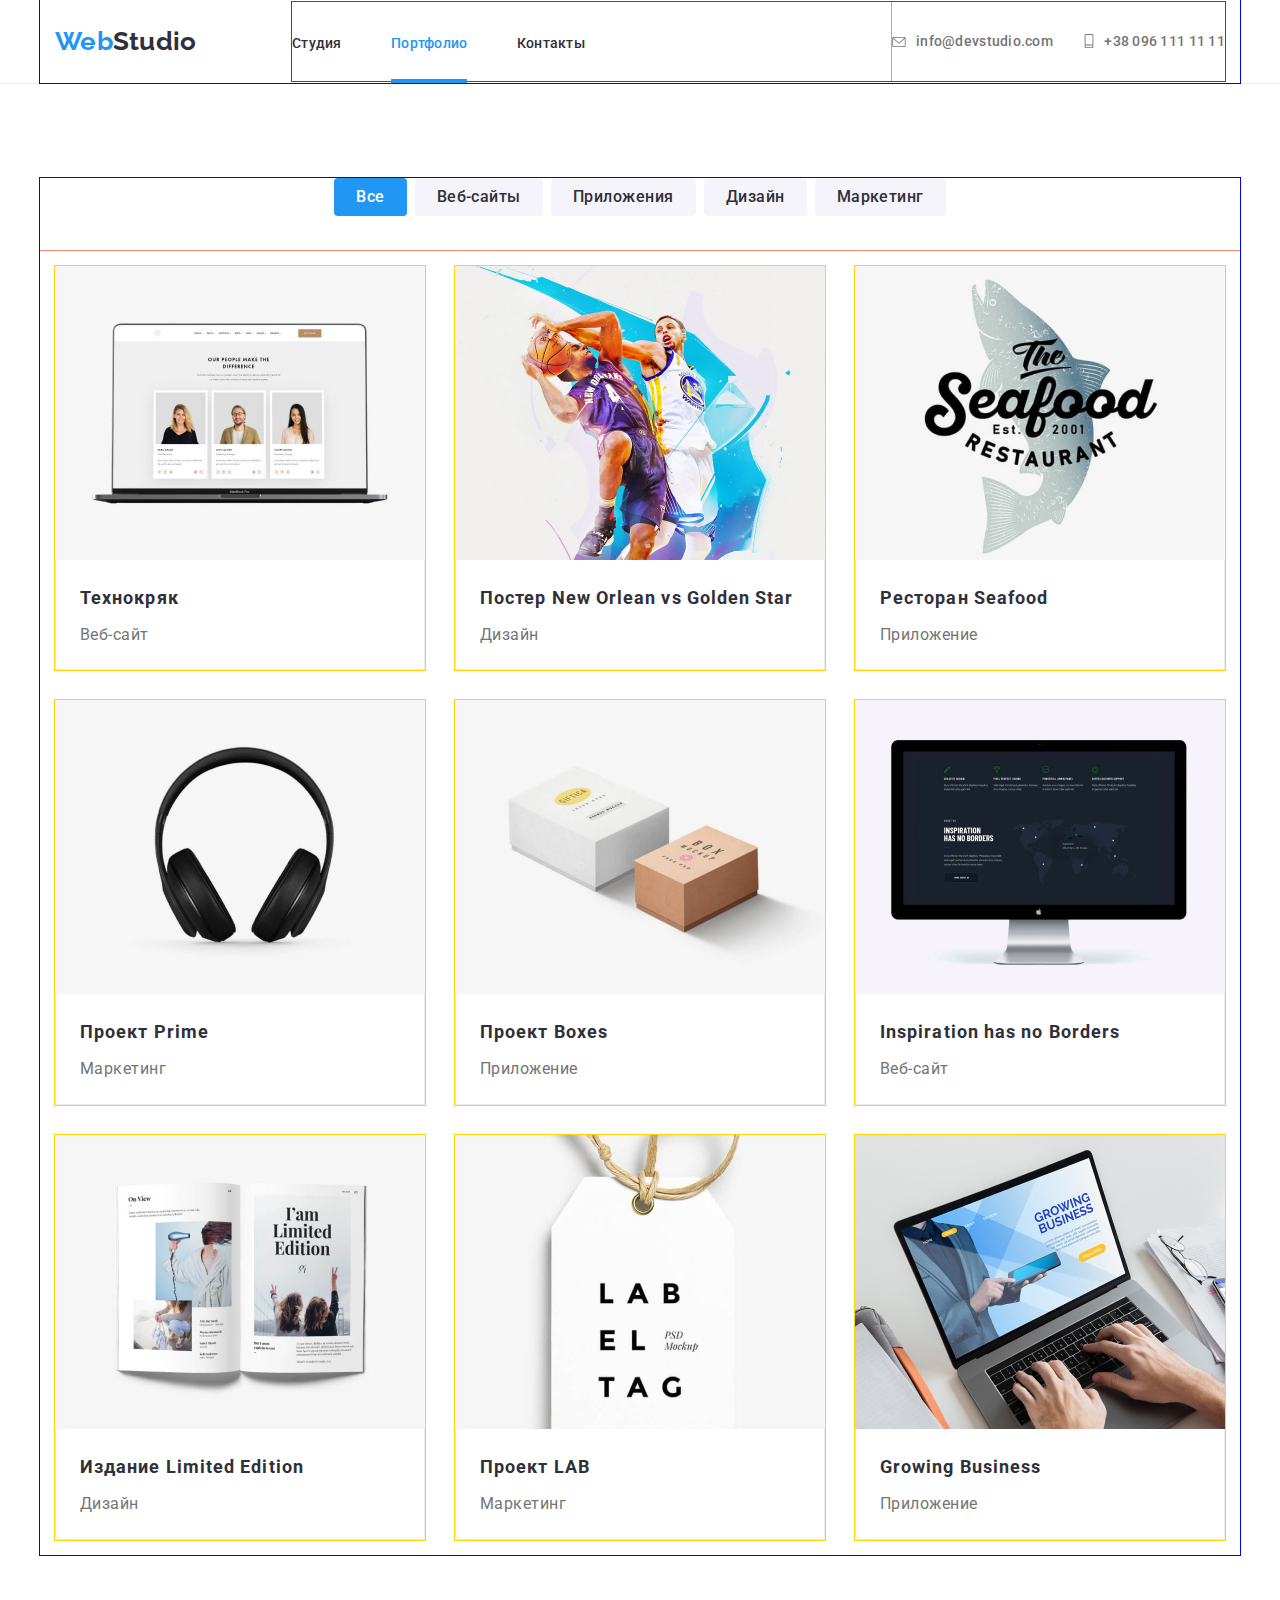
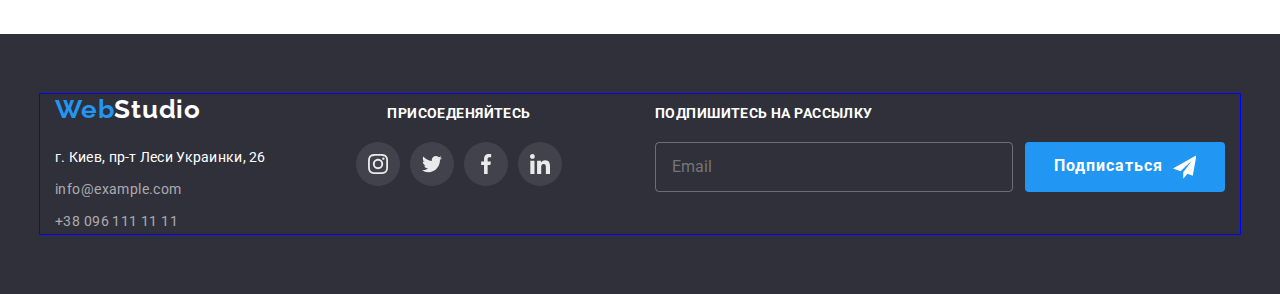
==== commit 34800ce6: "main work done!" ====
--- a/portfolio.html
+++ b/portfolio.html
@@ -24,18 +24,21 @@
           <div class="header-container container">
             <a class="header-logo link" lang="en" href="/">Web<span class="header-logo__color">Studio</span></a>
                         
-                                                      <!-- Header-button menu -->
-          <button 
-            class="menu-button is-open"
-            type="button" 
-            aria-expanded="false" 
-            aria-controls="menu-container"
-            data-menu-button>
-              <svg class="header-menu__btn-icon" width="24" height="16" aria-label="переключатель мобильного меню">
-                <use class="icon-menu" href="./images/sprite.svg#icon-modal-btn"></use>
-                <use class="icon-cross" href="./images/sprite.svg#menu"></use>
-              </svg>
-            </button>
+                              <!-- Header-button menu -->
+                  <button 
+                  class="menu-button"
+                  type="button"
+                  aria-expanded="false"
+                  aria-controls="menu-container"
+                  data-menu-button>
+                    <svg
+                      width="24"
+                      height="16"
+                      aria-label="переключатель мобильного меню">
+                      <use class="icon-cross" href="./images/sprite.svg#cross"></use>
+                      <use class="icon-menu" href="./images/sprite.svg#menu"></use>        
+                    </svg>
+                  </button>
                         
             <div class="menu-container" id="menu-container" data-menu>
               <nav class="nav__contacts">
@@ -115,7 +118,7 @@
             <div class="priojects__container">
               <ul class="projects list">
                 <li class="projects__item">
-                  <a class="projects__link" href="#">
+                  <a class="projects__link" href="##">
                     <div class="projects__overlay">
                       <img 
                         srcset="
@@ -148,7 +151,7 @@
                 </li>
 
                 <li class="projects__item">
-                  <a class="projects__link" href="#">
+                  <a class="projects__link" href="##">
                     <div class="projects__overlay">
                       <img 
                         srcset="
@@ -181,7 +184,7 @@
                 </li>
 
                 <li class="projects__item">
-                  <a class="projects__link" href="#">
+                  <a class="projects__link" href="##">
                     <div class="projects__overlay">
                       <img 
                         srcset="
@@ -214,7 +217,7 @@
                 </li>
 
                 <li class="projects__item">
-                  <a class="projects__link" href="#">
+                  <a class="projects__link" href="##">
                     <div class="projects__overlay">
                       <img 
                         srcset="
@@ -247,7 +250,7 @@
                 </li>
 
                 <li class="projects__item">
-                  <a class="projects__link" href="#">
+                  <a class="projects__link" href="##">
                     <div class="projects__overlay">
                       <img 
                         srcset="
@@ -280,7 +283,7 @@
                 </li>
 
                 <li class="projects__item">
-                  <a class="projects__link" href="#">
+                  <a class="projects__link" href="##">
                     <div class="projects__overlay">
                       <img 
                         srcset="
@@ -313,7 +316,7 @@
                 </li>
 
                 <li class="projects__item">
-                  <a class="projects__link" href="#">
+                  <a class="projects__link" href="##">
                     <div class="projects__overlay">
                       <img 
                         srcset="
@@ -346,7 +349,7 @@
                 </li>
 
                 <li class="projects__item">
-                  <a class="projects__link" href="#">
+                  <a class="projects__link" href="##">
                     <div class="projects__overlay">
                       <img
                         srcset="
@@ -379,7 +382,7 @@
                 </li>
 
                 <li class="projects__item">
-                  <a class="projects__link" href="#">
+                  <a class="projects__link" href="##">
                     <div class="projects__overlay">
                       <img 
                         srcset="
--- a/css/main.min.css
+++ b/css/main.min.css
@@ -3,5 +3,5 @@
  Consolas,  'Liberation Mono',  Menlo,- monospace;font-size:1em}small{font-size:80%}sub,sup{font-size:75%;line-height:0;position:relative;vertical-align:baseline}sub{bottom:-0.25em}sup{top:-0.5em}table{text-indent:0;border-color:inherit}button,input,optgroup,select,textarea{font-family:inherit;font-size:100%;line-height:1.15;margin:0}button,select{text-transform:none}button,[type='button'],[type='reset'],[type='submit']{-webkit-appearance:button}::-moz-focus-inner{border-style:none;padding:0}:-moz-focusring{outline:1px dotted ButtonText}:-moz-ui-invalid{box-shadow:none}legend{padding:0}progress{vertical-align:baseline}::-webkit-inner-spin-button,::-webkit-outer-spin-button{height:auto}[type='search']{-webkit-appearance:textfield;outline-offset:-2px}::-webkit-search-decoration{-webkit-appearance:none}::-webkit-file-upload-button{-webkit-appearance:button;font:inherit}summary{display:list-item}.visually-hidden{position:fixed;-webkit-transform:scale(0);transform:scale(0)}body{font-family:'Roboto', 'Sans-Serif';font-size:14px;letter-spacing:0.02em;color:#757575;background-color:#fff}body.modal-open{overflow:hidden}.container{padding-left:15px;padding-right:15px;margin-left:auto;margin-right:auto}@media screen and (min-width: 480px){.container{width:480px;outline:1px solid red}}@media screen and (min-width: 768px){.container{width:768px;outline:1px solid green}}@media screen and (min-width: 1200px){.container{width:1200px;outline:1px solid blue}}.section{padding-top:60px;padding-bottom:60px}@media screen and (min-width: 1200px){.section{padding-top:94px;padding-bottom:94px}}.section-title{font-weight:700;font-size:36px;line-height:1.2;letter-spacing:0.03em;text-align:center;margin-bottom:30px;color:#2F303A}@media screen and (min-width: 1200px){.section-title{margin-bottom:50px}}h1,h2,h3,h4,h5,h6,p{margin:0}.list{list-style:none;margin:0;padding:0}.link{text-decoration:none}img{display:block;max-width:100%;height:auto}.header{position:relative;border-bottom:#ECECEC solid 1px}@media screen and (min-width: 768px){.header{margin-left:auto;margin-right:auto}}.header-container{display:-webkit-box;display:-ms-flexbox;display:flex;-webkit-box-align:center;-ms-flex-align:center;align-items:center;-webkit-box-pack:justify;-ms-flex-pack:justify;justify-content:space-between;margin-top:0}.header-logo{font-family:'Raleway', 'Sans-Serif';font-weight:700;font-size:24px;line-height:1.2;padding:16px 0;display:block;color:#2196F3}@media screen and (min-width: 768px){.header-logo{padding:26px 0;margin-right:88px}}@media screen and (min-width: 1200px){.header-logo{font-size:26px;padding:26px 0;margin-right:93px}}.header-logo__color{color:#2F303A}@media screen and (max-width: 767px){.header-contacts{display:-webkit-box;display:-ms-flexbox;display:flex;-webkit-box-orient:vertical;-webkit-box-direction:reverse;-ms-flex-direction:column-reverse;flex-direction:column-reverse}}@media screen and (min-width: 1200px){.header-contacts{-webkit-box-pack:justify;-ms-flex-pack:justify;justify-content:space-between;display:-webkit-box;display:-ms-flexbox;display:flex;-webkit-box-orient:horizontal;-webkit-box-direction:normal;-ms-flex-direction:row;flex-direction:row;width:333px}}.header-contacts__list{display:-webkit-box;display:-ms-flexbox;display:flex;-webkit-box-align:center;-ms-flex-align:center;align-items:center}@media screen and (max-width: 767px){.header-contacts__list{margin-bottom:0}}@media screen and (min-width: 768px){.header-contacts__list{margin-bottom:10px}.header-contacts__list:last-child{margin-bottom:0}}@media screen and (min-width: 1200px){.header-contacts__list{margin-bottom:0}}.header-contacts__link--mail{font-weight:500;font-size:24px;line-height:1.2;letter-spacing:0.02em;text-decoration:none;display:-webkit-box;display:-ms-flexbox;display:flex;-webkit-box-align:center;-ms-flex-align:center;align-items:center;-webkit-box-pack:center;-ms-flex-pack:center;justify-content:center;color:#757575}@media screen and (min-width: 768px){.header-contacts__link--mail{font-weight:500;font-size:12px;line-height:1.1;letter-spacing:0.02em;padding-top:21px;-webkit-transition-property:color;transition-property:color;-webkit-transition-duration:250ms;transition-duration:250ms;-webkit-transition-timing-function:cubic-bezier(0.4, 0, 0.2, 1);transition-timing-function:cubic-bezier(0.4, 0, 0.2, 1)}.header-contacts__link--mail:hover,.header-contacts__link--mail:focus{color:#2196F3}}@media screen and (min-width: 1200px){.header-contacts__link--mail{padding-top:32px;padding-bottom:32px;margin-bottom:0}}.header-contacts__link--mobile{font-weight:500;font-size:30px;line-height:1.2;letter-spacing:0.02em;text-decoration:none;display:-webkit-box;display:-ms-flexbox;display:flex;-webkit-box-align:start;-ms-flex-align:start;align-items:flex-start;-webkit-box-pack:center;-ms-flex-pack:center;justify-content:center;color:#2196F3}@media screen and (min-width: 768px){.header-contacts__link--mobile{font-weight:500;font-size:12px;line-height:1.1;padding-bottom:21px;color:#757575;-webkit-transition-property:color;transition-property:color;-webkit-transition-duration:250ms;transition-duration:250ms;-webkit-transition-timing-function:cubic-bezier(0.4, 0, 0.2, 1);transition-timing-function:cubic-bezier(0.4, 0, 0.2, 1)}.header-contacts__link--mobile:hover,.header-contacts__link--mobile:focus{color:#2196F3}}@media screen and (min-width: 1200px){.header-contacts__link--mobile{padding-top:32px;padding-bottom:32px}}.header-contacts__icon{display:none}@media screen and (min-width: 768px){.header-contacts__icon{display:inline-block;margin-right:10px;-webkit-transition-property:fill;transition-property:fill;-webkit-transition-duration:250ms;transition-duration:250ms;-webkit-transition-timing-function:cubic-bezier(0.4, 0, 0.2, 1);transition-timing-function:cubic-bezier(0.4, 0, 0.2, 1);fill:currentColor}.header-contacts__icon:hover,.header-contacts__icon:focus{fill:#2196F3}}.header-socials{display:-webkit-box;display:-ms-flexbox;display:flex}@media screen and (min-width: 768px){.header-socials{display:none}}.header-socials__list{padding-left:10px;padding-right:10px;border-right:1px solid rgba(0,0,0,0.2)}.header-socials__list:first-child{padding-left:0}.header-socials__list:last-child{padding-right:0;border-right:0}.header-socials__link{font-weight:500;font-size:18px;line-height:1.2px;letter-spacing:0.02em;color:#2196F3}.nav__contacts{display:-webkit-box;display:-ms-flexbox;display:flex;-webkit-box-orient:vertical;-webkit-box-direction:normal;-ms-flex-direction:column;flex-direction:column;-webkit-box-flex:1;-ms-flex-positive:1;flex-grow:1;-webkit-box-pack:justify;-ms-flex-pack:justify;justify-content:space-between;outline:1px solid red}@media screen and (max-width: 767px){.nav__contacts{height:614px}}@media screen and (min-width: 768px){.nav__contacts{-webkit-box-orient:horizontal;-webkit-box-direction:normal;-ms-flex-direction:row;flex-direction:row;height:100%;width:516px}}@media screen and (min-width: 1200px){.nav__contacts{-webkit-box-orient:horizontal;-webkit-box-direction:normal;-ms-flex-direction:row;flex-direction:row;width:933px}}.nav__list{display:-webkit-box;display:-ms-flexbox;display:flex;-webkit-box-orient:vertical;-webkit-box-direction:normal;-ms-flex-direction:column;flex-direction:column;-webkit-box-align:start;-ms-flex-align:start;align-items:flex-start}@media screen and (min-width: 768px){.nav__list{display:-webkit-box;display:-ms-flexbox;display:flex;-webkit-box-orient:horizontal;-webkit-box-direction:normal;-ms-flex-direction:row;flex-direction:row;-webkit-box-align:center;-ms-flex-align:center;align-items:center;-webkit-box-pack:justify;-ms-flex-pack:justify;justify-content:space-between;width:293px}}@media screen and (min-width: 1200px){.nav__list{width:293px}}.nav__item{margin:0;padding:0}.nav__link{font-weight:500;font-size:40px;letter-spacing:0.02em;text-decoration:none;-webkit-transition-property:color;transition-property:color;-webkit-transition-duration:250ms;transition-duration:250ms;-webkit-transition-timing-function:cubic-bezier(0.4, 0, 0.2, 1);transition-timing-function:cubic-bezier(0.4, 0, 0.2, 1);color:#2F303A}.nav__link:hover,.nav__link:focus{color:#2196F3}@media screen and (min-width: 768px){.nav__link{font-weight:500;font-size:14px;line-height:1.2;letter-spacing:0.02em;padding-top:32px;padding-bottom:32px}}.nav__link--active{position:relative;color:#2196F3}@media screen and (min-width: 768px){.nav__link--active::after{content:"";display:block;width:100%;height:4px;background-color:#2196F3;position:absolute;bottom:-31px;left:0}}@media screen and (min-width: 1200px){.nav__link--active::after{content:"";display:block;width:100%;height:4px;background-color:#2196F3;position:absolute;bottom:-34px;left:0}}.menu-container{display:none;margin-left:auto;background-color:#fff;padding:48px 15px 48px 40px;text-align:center;font-size:20px;margin-left:0}.menu-container.is-open{display:block;position:fixed}@media screen and (max-width: 767px){.menu-container{position:absolute;top:0;left:0;width:100vw;max-height:100vh;z-index:10}}@media screen and (min-width: 768px){.menu-container{padding:0;display:-webkit-box;display:-ms-flexbox;display:flex}}.menu-button{display:-webkit-inline-box;display:-ms-inline-flexbox;display:inline-flex;padding:12px 8px;border:0;line-height:0;background-color:transparent;width:40px;height:40px;z-index:20}@media screen and (min-width: 768px){.menu-button{display:none}}.menu-button .icon-cross{display:none}.menu-button.is-open .icon-cross{display:block}.menu-button.is-open .icon-menu{display:none}.mobile-menu-list{display:-webkit-box;display:-ms-flexbox;display:flex;-ms-flex-wrap:wrap;flex-wrap:wrap;gap:10px;list-style-type:none}@media screen and (min-width: 768px){.mobile-menu-list{display:none}}.mobile-menu-link{font-weight:500;font-size:18px;line-height:1.22;letter-spacing:0.02em;color:#2196F3;text-decoration:none}.mobile-menu-item:not(:last-child) .mobile-menu-link{padding-right:10px;border-right:1px solid rgba(33,33,33,0.2)}.mobile-contacts{display:-webkit-box;display:-ms-flexbox;display:flex;-webkit-box-align:center;-ms-flex-align:center;align-items:center;outline:1px solid orange}@media screen and (max-width: 767px){.mobile-contacts{-webkit-box-orient:vertical;-webkit-box-direction:normal;-ms-flex-direction:column;flex-direction:column}}.hero-section{padding-top:118px;padding-bottom:118px;text-align:center;max-height:400px;background-color:#2F303A;background-image:-webkit-gradient(linear, left top, right top, from(rgba(47,48,58,0.4)), to(rgba(47,48,58,0.4))),url(..//images/hero/hero-img_sm.jpg);background-image:linear-gradient(to right, rgba(47,48,58,0.4), rgba(47,48,58,0.4)),url(..//images/hero/hero-img_sm.jpg);background-repeat:no-repeat;background-position:center;background-size:cover}@media (min-device-pixel-ratio: 2), (-webkit-min-device-pixel-ratio: 2), (min-resolution: 192dpi), (min-resolution: 2dppx){.hero-section{background-image:-webkit-gradient(linear, left top, right top, from(rgba(47,48,58,0.4)), to(rgba(47,48,58,0.4))),url(..//images/hero/hero-img_sm@2x.jpg);background-image:linear-gradient(to right, rgba(47,48,58,0.4), rgba(47,48,58,0.4)),url(..//images/hero/hero-img_sm@2x.jpg)}}@media screen and (min-width: 768px){.hero-section{background-image:-webkit-gradient(linear, left top, right top, from(rgba(47,48,58,0.4)), to(rgba(47,48,58,0.4))),url(..//images/hero/hero-img_md.jpg);background-image:linear-gradient(to right, rgba(47,48,58,0.4), rgba(47,48,58,0.4)),url(..//images/hero/hero-img_md.jpg)}}@media screen and (min-width: 768px) and (min-device-pixel-ratio: 2), screen and (min-width: 768px) and (-webkit-min-device-pixel-ratio: 2), screen and (min-width: 768px) and (min-resolution: 192dpi), screen and (min-width: 768px) and (min-resolution: 2dppx){.hero-section{background-image:-webkit-gradient(linear, left top, right top, from(rgba(47,48,58,0.4)), to(rgba(47,48,58,0.4))),url(..//images/hero/hero-img_md@2x.jpg);background-image:linear-gradient(to right, rgba(47,48,58,0.4), rgba(47,48,58,0.4)),url(..//images/hero/hero-img_md@2x.jpg)}}@media screen and (min-width: 1200px){.hero-section{max-height:600px;padding-top:200px;padding-bottom:200px;background-image:-webkit-gradient(linear, left top, right top, from(rgba(47,48,58,0.4)), to(rgba(47,48,58,0.4))),url(..//images/hero/hero-img_lg.jpg);background-image:linear-gradient(to right, rgba(47,48,58,0.4), rgba(47,48,58,0.4)),url(..//images/hero/hero-img_lg.jpg)}}@media screen and (min-width: 1200px) and (min-device-pixel-ratio: 2), screen and (min-width: 1200px) and (-webkit-min-device-pixel-ratio: 2), screen and (min-width: 1200px) and (min-resolution: 192dpi), screen and (min-width: 1200px) and (min-resolution: 2dppx){.hero-section{background-image:-webkit-gradient(linear, left top, right top, from(rgba(47,48,58,0.4)), to(rgba(47,48,58,0.4))),url(..//images/hero/hero-img_lg@2x.jpg);background-image:linear-gradient(to right, rgba(47,48,58,0.4), rgba(47,48,58,0.4)),url(..//images/hero/hero-img_lg@2x.jpg)}}.slogan-container{display:-webkit-box;display:-ms-flexbox;display:flex;-webkit-box-orient:vertical;-webkit-box-direction:normal;-ms-flex-direction:column;flex-direction:column;-webkit-box-align:center;-ms-flex-align:center;align-items:center}.hero-section__slogan{font-family:'Roboto', 'Sans-Serif';font-style:normal;font-weight:900;font-size:26px;line-height:1.6;text-align:center;letter-spacing:0.06em;text-transform:uppercase;color:#fff;margin-bottom:30px;max-width:360px}@media screen and (min-width: 1200px){.hero-section__slogan{font-weight:900;font-size:44px;line-height:1.3;max-width:696px}}.footer-socials__list{list-style:none;display:-webkit-box;display:-ms-flexbox;display:flex;-webkit-box-pack:center;-ms-flex-pack:center;justify-content:center;-webkit-box-align:center;-ms-flex-align:center;align-items:center;padding-left:0;margin:0}.footer-socials__item:not(:last-child){margin-right:10px}.footer-socials__link{text-decoration:none;display:-webkit-box;display:-ms-flexbox;display:flex;-webkit-box-align:center;-ms-flex-align:center;align-items:center;-webkit-box-pack:center;-ms-flex-pack:center;justify-content:center;width:44px;height:44px;border-radius:50%;opacity:0.9;background-color:rgba(255,255,255,0.1);-webkit-transition-property:inherit;transition-property:inherit;-webkit-transition-duration:250ms;transition-duration:250ms;-webkit-transition-timing-function:cubic-bezier(0.4, 0, 0.2, 1);transition-timing-function:cubic-bezier(0.4, 0, 0.2, 1)}.footer-socials__link:hover,.footer-socials__link:focus{background-color:#2196F3;-webkit-filter:drop-shadow(0px 4px 4px rgba(0,0,0,0.25));filter:drop-shadow(0px 4px 4px rgba(0,0,0,0.25))}.footer-socials__icon{fill:#fff}.team__socials-list{list-style:none;display:-webkit-box;display:-ms-flexbox;display:flex;-webkit-box-pack:center;-ms-flex-pack:center;justify-content:center;-webkit-box-align:center;-ms-flex-align:center;align-items:center;padding-left:0}.team__socials-item:not(:last-child){margin-right:10px}.team__socials-link{text-decoration:none;display:-webkit-box;display:-ms-flexbox;display:flex;-webkit-box-align:center;-ms-flex-align:center;align-items:center;-webkit-box-pack:center;-ms-flex-pack:center;justify-content:center;width:44px;height:44px;background-color:#fff;border-radius:50%;-webkit-transition-property:inherit;transition-property:inherit;-webkit-transition-duration:250ms;transition-duration:250ms;-webkit-transition-timing-function:cubic-bezier(0.4, 0, 0.2, 1);transition-timing-function:cubic-bezier(0.4, 0, 0.2, 1)}.team__socials-link:hover,.team__socials-link:focus{background-color:#2196F3}.team__socials-link:hover .team__socials-icon,.team__socials-link:focus .team__socials-icon{fill:#fff}.team__socials-icon{fill:#AFB1B8}.backdrop{position:fixed;top:0;left:0;padding:50px 30px;width:100%;height:100%;background-color:rgba(0,0,0,0.2);z-index:200;overflow-y:scroll;-webkit-transition-property:inherit;transition-property:inherit;-webkit-transition-duration:250ms;transition-duration:250ms;-webkit-transition-timing-function:cubic-bezier(0.4, 0, 0.2, 1);transition-timing-function:cubic-bezier(0.4, 0, 0.2, 1)}.backdrop.is-hidden{opacity:0;pointer-events:none;visibility:hidden}.modal-wrapper{padding:40px;position:absolute;top:50%;left:50%;-webkit-transform:translate(-50%, -50%);transform:translate(-50%, -50%);background-color:#fff;z-index:100}@media screen and (max-width: 478px){.modal-wrapper{width:96%}}@media screen and (min-width: 768px){.modal-wrapper{min-width:450px}}@media screen and (min-width: 1200px){.modal-wrapper{min-width:528px}}.modal-wrapper__watchword{font-weight:700;font-size:20px;line-height:1.5;margin-bottom:12px;text-align:center;letter-spacing:0.03em;color:#212121;width:370px;text-align:center}@media screen and (max-width: 478px){.modal-wrapper__watchword{width:100%}}@media screen and (min-width: 1200px){.modal-wrapper__watchword{line-height:1.15;width:528px}}.modal-wrapper__list{display:-webkit-box;display:-ms-flexbox;display:flex;-webkit-box-orient:vertical;-webkit-box-direction:normal;-ms-flex-direction:column;flex-direction:column;text-align:left}.modal-wrapper__label{display:block;position:relative;margin-bottom:10px}.modal-wrapper__item{font-weight:400;font-size:12px;line-height:1.2;letter-spacing:0.01em;margin-bottom:4px;display:block}.modal-wrapper__input{font-family:'Roboto', 'Sans-Serif';font-size:14px;letter-spacing:0.02em;padding:11px 42px;height:40px;width:100%;display:block;outline:transparent;border:1px solid rgba(33,33,33,0.2);border-radius:4px;-webkit-transition-property:border;transition-property:border;-webkit-transition-duration:250ms;transition-duration:250ms;-webkit-transition-timing-function:cubic-bezier(0.4, 0, 0.2, 1);transition-timing-function:cubic-bezier(0.4, 0, 0.2, 1)}.modal-wrapper__input:hover,.modal-wrapper__input:focus{border:1px solid #2196F3}.modal-wrapper__icon{position:absolute;top:65%;left:12px;-webkit-transform:translateY(-50%);transform:translateY(-50%);-webkit-transition-property:fill;transition-property:fill;-webkit-transition-duration:250ms;transition-duration:250ms;-webkit-transition-timing-function:cubic-bezier(0.4, 0, 0.2, 1);transition-timing-function:cubic-bezier(0.4, 0, 0.2, 1);fill:#2F303A}.modal-wrapper__textlabel{display:block;margin-bottom:20px}.modal-wrapper__textarea{font-weight:400;font-size:12px;line-height:1.15;letter-spacing:0.01em;height:120px;width:100%;padding:12px 16px;display:block;resize:none;outline:transparent;border:1px solid rgba(33,33,33,0.2);border-radius:4px;-webkit-transition-property:color;transition-property:color;-webkit-transition-duration:250ms;transition-duration:250ms;-webkit-transition-timing-function:cubic-bezier(0.4, 0, 0.2, 1);transition-timing-function:cubic-bezier(0.4, 0, 0.2, 1)}.modal-wrapper__input:hover ~ .modal-wrapper__icon,.modal-wrapper__input:focus ~ .modal-wrapper__icon{fill:#2196F3}.modal-wrapper__textarea:hover,.modal-wrapper__textarea:focus{border:1px solid #2196F3}.modal-wrapper__agreement{position:relative;margin-bottom:30px}.phrase{position:relative;display:block;margin-left:33px}.checkbox{position:absolute;margin-left:12px}.checkbox:checked+.custom-checkbox .custom-checkbox-icon{opacity:1}.checkbox:checked+.custom-checkbox{background-color:#2196F3;fill:#fff}.checkbox:focus+.custom-checkbox,.checkbox:hover+.custom-checkbox{border:1px solid #2196F3;outline:2px solid #2196F3}.agreement-form-group{font-weight:400;font-size:12px;line-height:1.1;letter-spacing:0.03em;display:-webkit-box;display:-ms-flexbox;display:flex;-webkit-box-align:center;-ms-flex-align:center;align-items:center}.agreement-phrase{color:#2196F3;-webkit-text-decoration-line:underline;text-decoration-line:underline}.custom-checkbox{position:absolute;content:'';top:2px;left:10px;width:16px;height:15px;display:-webkit-box;display:-ms-flexbox;display:flex;-webkit-box-align:center;-ms-flex-align:center;align-items:center;-webkit-box-pack:center;-ms-flex-pack:center;justify-content:center;border-radius:2px;outline:2px solid #2F303A;-webkit-transition:background-color 250ms cubic-bezier(0.4, 0, 0.2, 1);transition:background-color 250ms cubic-bezier(0.4, 0, 0.2, 1);-webkit-transition:fill 250ms cubic-bezier(0.4, 0, 0.2, 1);transition:fill 250ms cubic-bezier(0.4, 0, 0.2, 1)}.custom-checkbox-icon{cursor:pointer;opacity:0;-webkit-transition:opacity 250ms cubic-bezier(0.4, 0, 0.2, 1);transition:opacity 250ms cubic-bezier(0.4, 0, 0.2, 1)}.features{padding-top:60px;padding-bottom:60px}@media screen and (min-width: 1200px){.features{padding-top:94px;padding-bottom:94px}}.features__container{background:#F5F4FA;border-radius:4px;margin-bottom:30px;max-width:450px;height:120px;display:-webkit-box;display:-ms-flexbox;display:flex;-webkit-box-align:center;-ms-flex-align:center;align-items:center;-webkit-box-pack:center;-ms-flex-pack:center;justify-content:center}@media screen and (min-width: 768px){.features__container{max-width:354px}}@media screen and (min-width: 1200px){.features__container{max-width:270px}}.features__list{display:-webkit-box;display:-ms-flexbox;display:flex;-webkit-box-orient:vertical;-webkit-box-direction:normal;-ms-flex-direction:column;flex-direction:column;margin:-15px}@media screen and (min-width: 768px){.features__list{-webkit-box-orient:horizontal;-webkit-box-direction:normal;-ms-flex-direction:row;flex-direction:row;-ms-flex-wrap:wrap;flex-wrap:wrap;-webkit-box-pack:center;-ms-flex-pack:center;justify-content:center}}.features__item{max-width:450px;margin:15px}@media screen and (min-width: 768px){.features__item{max-width:354px}}@media screen and (min-width: 1200px){.features__item{max-width:270px}}.features__subtitle{font-weight:700;font-size:14px;line-height:1.15;letter-spacing:0.03em;text-align:center;text-decoration:none;text-transform:uppercase;max-width:450px;margin-bottom:10px;color:#2F303A}@media screen and (min-width: 768px){.features__subtitle{max-width:354px;text-align:left}}@media screen and (min-width: 1200px){.features__subtitle{max-width:270px}}.features__paragraph{font-weight:400;font-size:13px;line-height:1.7;letter-spacing:0.04em;max-width:450px}@media screen and (min-width: 768px){.features__paragraph{max-width:354px}}@media screen and (min-width: 1200px){.features__paragraph{max-width:270px}}.services{padding-top:0;display:none}@media screen and (min-width: 1200px){.services{display:block}}.services__list{display:-webkit-box;display:-ms-flexbox;display:flex;padding-left:0}.services__item{position:relative;display:block;margin-right:30px}.services__item:last-child{margin:0}.services__image{display:block}.servises__description{position:absolute;bottom:0px;left:0;display:-webkit-box;display:-ms-flexbox;display:flex;-webkit-box-align:center;-ms-flex-align:center;align-items:center;-webkit-box-pack:center;-ms-flex-pack:center;justify-content:center;width:100%;height:70px;background-color:rgba(47,48,58,0.8)}.services__paragraph{font-weight:700;line-height:16px;letter-spacing:0.03em;color:#fff}.team-section{background-color:#F5F4FA}.team__list{display:-webkit-box;display:-ms-flexbox;display:flex;-webkit-box-orient:vertical;-webkit-box-direction:normal;-ms-flex-direction:column;flex-direction:column;text-align:center;margin:-15px}@media screen and (min-width: 768px){.team__list{-webkit-box-orient:horizontal;-webkit-box-direction:normal;-ms-flex-direction:row;flex-direction:row;-ms-flex-wrap:wrap;flex-wrap:wrap;-webkit-box-pack:center;-ms-flex-pack:center;justify-content:center}}.team__block{background-color:#fff;max-width:452px;-webkit-box-shadow:0px 4px 4px rgba(0,0,0,0.25);box-shadow:0px 4px 4px rgba(0,0,0,0.25);margin:15px}@media screen and (min-width: 768px){.team__block{max-width:354px;margin-right:15px;margin-left:15px}}@media screen and (min-width: 1200px){.team__block{max-width:270px}}.team-photo{max-width:450px}@media screen and (min-width: 768px){.team-photo{max-width:354px}}@media screen and (min-width: 1200px){.team-photo{max-width:270px}}.team__card{padding:30px 32px}@media screen and (min-width: 768px){.team__card{max-width:354px}}@media screen and (min-width: 1200px){.team__card{max-width:270px}}.team__name{font-size:16px;line-height:1.2;letter-spacing:0.03em;text-align:center;margin-bottom:10px;color:#2F303A}.team__position{font-size:16px;line-height:1.2;letter-spacing:0.03em;margin-bottom:16px;text-align:center}.footer{padding-top:60px;padding-bottom:60px;background-color:#2F303A}.footer-contanier{display:-webkit-box;display:-ms-flexbox;display:flex;-webkit-box-orient:vertical;-webkit-box-direction:normal;-ms-flex-direction:column;flex-direction:column;-webkit-box-align:center;-ms-flex-align:center;align-items:center;-webkit-box-pack:center;-ms-flex-pack:center;justify-content:center}@media screen and (min-width: 1200px) and (max-width: 2560px){.footer-contanier{-webkit-box-orient:horizontal;-webkit-box-direction:normal;-ms-flex-direction:row;flex-direction:row;-webkit-box-align:baseline;-ms-flex-align:baseline;align-items:baseline;-webkit-box-pack:justify;-ms-flex-pack:justify;justify-content:space-between}}.footer__tablet-invite{margin-bottom:60px;display:-webkit-box;display:-ms-flexbox;display:flex;-webkit-box-orient:vertical;-webkit-box-direction:normal;-ms-flex-direction:column;flex-direction:column;-webkit-box-align:baseline;-ms-flex-align:baseline;align-items:baseline;-ms-flex-pack:distribute;justify-content:space-around}@media screen and (min-width: 768px) and (max-width: 1199px){.footer__tablet-invite{width:603px;-webkit-box-pack:justify;-ms-flex-pack:justify;justify-content:space-between}}@media screen and (min-width: 768px){.footer__tablet-invite{display:-webkit-box;display:-ms-flexbox;display:flex;-webkit-box-orient:horizontal;-webkit-box-direction:normal;-ms-flex-direction:row;flex-direction:row;-webkit-box-align:baseline;-ms-flex-align:baseline;align-items:baseline;margin-bottom:60px}}@media screen and (min-width: 1200px) and (max-width: 2560px){.footer__tablet-invite{width:507px;-webkit-box-pack:justify;-ms-flex-pack:justify;justify-content:space-between;margin-bottom:0}}.footer__adress-group{display:-webkit-box;display:-ms-flexbox;display:flex;-webkit-box-orient:vertical;-webkit-box-direction:normal;-ms-flex-direction:column;flex-direction:column;-webkit-box-align:center;-ms-flex-align:center;align-items:center;margin-bottom:60px}@media screen and (min-width: 768px){.footer__adress-group{margin-bottom:0}}@media screen and (min-width: 1200px){.footer__adress-group{-webkit-box-align:start;-ms-flex-align:start;align-items:flex-start}}.footer__logo{font-family:'Raleway', 'Sans-Serif';font-weight:700;font-size:24px;line-height:1.16;letter-spacing:0.03em;color:#2196F3;margin-bottom:20px}@media screen and (min-width: 1200px){.footer__logo{font-size:26px;line-height:1.19}}.footer__logo-color{color:#fff}.footer__adress{font-style:normal;line-height:24px;margin-bottom:8px;display:block;color:#fff}@media screen and (min-width: 1200px){.footer__adress{margin-bottom:9px}}.footer__list{font-size:14px;line-height:1.7;letter-spacing:0.03em;font-style:normal;list-style:none;display:-webkit-box;display:-ms-flexbox;display:flex;-webkit-box-orient:vertical;-webkit-box-direction:normal;-ms-flex-direction:column;flex-direction:column;-webkit-box-align:center;-ms-flex-align:center;align-items:center;margin:0;padding:0}@media screen and (min-width: 1200px){.footer__list{-webkit-box-align:start;-ms-flex-align:start;align-items:flex-start}}.footer__adress-item{margin-bottom:8px}.footer__adress-item:last-child{margin-bottom:0}@media screen and (min-width: 1200px){.footer__adress-item{margin-bottom:9px}.footer__adress-item:last-child{margin-bottom:0}}.footer__link{font-size:14px;line-height:1.7;letter-spacing:0.03em;-webkit-transition-property:inherit;transition-property:inherit;-webkit-transition-duration:250ms;transition-duration:250ms;-webkit-transition-timing-function:cubic-bezier(0.4, 0, 0.2, 1);transition-timing-function:cubic-bezier(0.4, 0, 0.2, 1);color:rgba(255,255,255,0.6)}.footer__link:hover,.footer__link:focus{color:#2196F3}.footer__invite-container{text-align:center}.footer__heading{font-weight:700;font-size:14px;line-height:1.14;text-align:center;letter-spacing:0.03em;text-transform:uppercase;display:-webkit-box;display:-ms-flexbox;display:flex;-webkit-box-orient:vertical;-webkit-box-direction:normal;-ms-flex-direction:column;flex-direction:column;-ms-flex-wrap:nowrap;flex-wrap:nowrap;margin-top:0;margin-bottom:20px;color:#fff}@media screen and (min-width: 1200px){.footer__heading{margin-left:0;margin-right:0}}.footer__msg-container{display:-webkit-box;display:-ms-flexbox;display:flex;-webkit-box-orient:vertical;-webkit-box-direction:normal;-ms-flex-direction:column;flex-direction:column;-webkit-box-align:center;-ms-flex-align:center;align-items:center}@media screen and (min-width: 1200px){.footer__msg-container{display:-webkit-box;display:-ms-flexbox;display:flex;-webkit-box-align:start;-ms-flex-align:start;align-items:flex-start}}.footer__msg-form{display:-webkit-box;display:-ms-flexbox;display:flex;-webkit-box-orient:vertical;-webkit-box-direction:normal;-ms-flex-direction:column;flex-direction:column;-webkit-box-align:center;-ms-flex-align:center;align-items:center;color:rgba(255,255,255,0.6)}@media screen and (max-width: 479px){.footer__msg-form{width:100%}}@media screen and (min-width: 1200px){.footer__msg-form{display:-webkit-box;display:-ms-flexbox;display:flex;-webkit-box-align:start;-ms-flex-align:start;align-items:flex-start;-webkit-box-orient:horizontal;-webkit-box-direction:normal;-ms-flex-direction:row;flex-direction:row}}.footer__label{font-weight:400;font-size:16px;line-height:1.43;-webkit-box-align:center;-ms-flex-align:center;align-items:center;letter-spacing:0.03em;display:-webkit-box;display:-ms-flexbox;display:flex;color:rgba(255,255,255,0.6)}.footer__input{font-weight:400;font-size:16px;line-height:1.43;padding-left:16px;width:450px;height:50px;margin-bottom:20px;display:-webkit-box;display:-ms-flexbox;display:flex;-webkit-box-align:center;-ms-flex-align:center;align-items:center;border:1px solid rgba(255,255,255,0.3);-webkit-filter:drop-shadow(0px 4px 4px 0px 4px 4px rgba(0,0,0,0.15));filter:drop-shadow(0px 4px 4px 0px 4px 4px rgba(0,0,0,0.15));border-radius:4px;color:rgba(255,255,255,0.6);background-color:transparent}@media screen and (max-width: 478px){.footer__input{width:100%}}@media screen and (min-width: 768px){.footer__input{width:358px}}@media screen and (min-width: 1200px){.footer__input{width:358px;margin-right:12px;margin-bottom:0}}.portfolio{padding-top:60px;padding-bottom:60px}@media screen and (min-width: 1200px){.portfolio{padding-top:94px;padding-bottom:94px}}.portfolio__btn-list{display:-webkit-box;display:-ms-flexbox;display:flex;-ms-flex-wrap:wrap;flex-wrap:wrap;margin-bottom:40px}@media screen and (min-width: 768px){.portfolio__btn-list{-webkit-box-pack:center;-ms-flex-pack:center;justify-content:center;margin-bottom:30px}}@media screen and (min-width: 1200px){.portfolio__btn-list{margin-bottom:50px}}.portfolio__item{-webkit-box-align:center;-ms-flex-align:center;align-items:center}.filter-btn-container:last-child{margin-right:0}.projects{margin-left:auto;margin-right:auto}@media screen and (min-width: 768px){.projects{display:-webkit-box;display:-ms-flexbox;display:flex;-ms-flex-wrap:wrap;flex-wrap:wrap}}@media screen and (min-width: 768px){.priojects__container{margin:-15px}}.projects__item{margin-bottom:30px}.projects__item:hover,.projects__item:focus{-webkit-box-shadow:0px 4px 4px rgba(0,0,0,0.25);box-shadow:0px 4px 4px rgba(0,0,0,0.25)}@media screen and (min-width: 768px){.projects__item{margin:15px}}.projects__link{display:block;max-width:450px;list-style:none;text-decoration:none;-webkit-transition-property:-webkit-box-shadow;transition-property:-webkit-box-shadow;transition-property:box-shadow;transition-property:box-shadow, -webkit-box-shadow;-webkit-transition-duration:250ms;transition-duration:250ms;-webkit-transition-timing-function:cubic-bezier(0.4, 0, 0.2, 1);transition-timing-function:cubic-bezier(0.4, 0, 0.2, 1);overflow:hidden}.projects__link:hover,.projects__link:focus{-webkit-box-shadow:0px 4px 4px rgba(0,0,0,0.25);box-shadow:0px 4px 4px rgba(0,0,0,0.25)}@media screen and (min-width: 768px){.projects__link{max-width:354px}}@media screen and (min-width: 1200px){.projects__link{max-width:370px}}.projects__overlay{position:relative;overflow:hidden}.projects__overlay::before{position:absolute;display:block;content:"";width:100%;height:101%;background-color:rgba(33,150,243,0.9);-webkit-transition-property:-webkit-transform;transition-property:-webkit-transform;transition-property:transform;transition-property:transform, -webkit-transform;-webkit-transform:translateY(100%);transform:translateY(100%);-webkit-transition:opacity 250ms cubic-bezier(0.4, 0, 0.2, 1),-webkit-transform 250ms cubic-bezier(0.4, 0, 0.2, 1);transition:opacity 250ms cubic-bezier(0.4, 0, 0.2, 1),-webkit-transform 250ms cubic-bezier(0.4, 0, 0.2, 1);transition:transform 250ms cubic-bezier(0.4, 0, 0.2, 1),opacity 250ms cubic-bezier(0.4, 0, 0.2, 1);transition:transform 250ms cubic-bezier(0.4, 0, 0.2, 1),opacity 250ms cubic-bezier(0.4, 0, 0.2, 1),-webkit-transform 250ms cubic-bezier(0.4, 0, 0.2, 1)}.projects__overlay-text{font-size:18px;line-height:1.5;letter-spacing:0.03em;color:#fff;padding-left:24px;padding-right:24px;position:absolute;top:50%;left:50%;display:block;width:100%;height:140px;-webkit-transform:translate(-50%, 125%);transform:translate(-50%, 125%);-webkit-transition-property:-webkit-transform;transition-property:-webkit-transform;transition-property:transform;transition-property:transform, -webkit-transform;-webkit-transition:opacity 250ms cubic-bezier(0.4, 0, 0.2, 1),-webkit-transform 250ms cubic-bezier(0.4, 0, 0.2, 1);transition:opacity 250ms cubic-bezier(0.4, 0, 0.2, 1),-webkit-transform 250ms cubic-bezier(0.4, 0, 0.2, 1);transition:transform 250ms cubic-bezier(0.4, 0, 0.2, 1),opacity 250ms cubic-bezier(0.4, 0, 0.2, 1);transition:transform 250ms cubic-bezier(0.4, 0, 0.2, 1),opacity 250ms cubic-bezier(0.4, 0, 0.2, 1),-webkit-transform 250ms cubic-bezier(0.4, 0, 0.2, 1)}@media screen and (min-width: 768px){.projects__overlay-text{width:100%;height:168px}}@media screen and (min-width: 1200px){.projects__overlay-text{width:100%}}.projects__link:focus .projects__overlay-text,.projects__item:hover .projects__overlay-text{opacity:1;-webkit-transform:translate(-50%, -50%);transform:translate(-50%, -50%)}.projects__item:hover .projects__overlay::before,.projects__link:focus .projects__overlay::before{opacity:1;-webkit-transform:translateY(0);transform:translateY(0)}.projects__card{padding:20px 24px;border-left:#ECECEC solid 1px;border-right:#ECECEC solid 1px;border-bottom:#ECECEC solid 1px;max-width:450px}@media screen and (min-width: 768px){.projects__card{max-width:354px}}@media screen and (min-width: 1200px){.projects__card{max-width:370px}}.projects__customer{font-weight:700;font-size:18px;line-height:2;letter-spacing:0.04em;margin-bottom:4px;color:#2F303A}.projects__description{font-size:16px;line-height:1.85;letter-spacing:0.03em;color:#757575}.submit-btn{font-style:normal;font-weight:700;font-size:16px;line-height:30px;letter-spacing:0.06em;padding:10px 56px;margin:auto;display:-webkit-box;display:-ms-flexbox;display:flex;-webkit-box-align:center;-ms-flex-align:center;align-items:center;-webkit-box-pack:center;-ms-flex-pack:center;justify-content:center;cursor:pointer;border:none;border-radius:4px;-webkit-box-shadow:0px 4px 4px rgba(0,0,0,0.15);box-shadow:0px 4px 4px rgba(0,0,0,0.15);color:#fff;background-color:#2196F3;-webkit-transition-property:inherit;transition-property:inherit;-webkit-transition-duration:250ms;transition-duration:250ms;-webkit-transition-timing-function:cubic-bezier(0.4, 0, 0.2, 1);transition-timing-function:cubic-bezier(0.4, 0, 0.2, 1)}.modal-btn{position:absolute;top:8px;right:8px;width:30px;height:30px;padding:0;display:-webkit-box;display:-ms-flexbox;display:flex;-webkit-box-align:center;-ms-flex-align:center;align-items:center;-webkit-box-pack:center;-ms-flex-pack:center;justify-content:center;z-index:155;border:none;cursor:pointer;outline:transparent;border:1px solid rgba(0,0,0,0.1);border-radius:50%;background-color:#fff;-webkit-transition-property:color;transition-property:color;-webkit-transition-duration:250ms;transition-duration:250ms;-webkit-transition-timing-function:cubic-bezier(0.4, 0, 0.2, 1);transition-timing-function:cubic-bezier(0.4, 0, 0.2, 1)}.modal-btn:hover,.modal-btn:focus{border:1px solid #2196F3}.modal-btn-icon{position:relative;fill:#000000;z-index:151}.modal-btn:hover .modal-btn-icon,.modal-btn:focus .modal-btn-icon{fill:#2196F3}.hero-section__btn{font-family:'Roboto';font-style:normal;font-weight:700;font-size:16px;line-height:1.9;letter-spacing:0.06em;cursor:pointer;padding:10px 32px;border:none;border-radius:4px;-webkit-transition-property:inherit;transition-property:inherit;-webkit-transition-duration:250ms;transition-duration:250ms;-webkit-transition-timing-function:cubic-bezier(0.4, 0, 0.2, 1);transition-timing-function:cubic-bezier(0.4, 0, 0.2, 1);color:#fff;background-color:#2196F3;-webkit-box-shadow:0px 4px 4px rgba(0,0,0,0.15);box-shadow:0px 4px 4px rgba(0,0,0,0.15)}.portfolio__btn{font-family:'Roboto', 'Sans-Serif';font-weight:500;font-size:16px;line-height:1.6;border:0;border-radius:4px;letter-spacing:0.03em;text-align:center;cursor:pointer;margin-bottom:15px;margin-right:8px;padding:6px 22px 6px 22px;-webkit-transition-property:color,background-color,0px 4px 4px rgba(0,0,0,0.15);transition-property:color,background-color,0px 4px 4px rgba(0,0,0,0.15);-webkit-transition-duration:250ms;transition-duration:250ms;-webkit-transition-timing-function:cubic-bezier(0.4, 0, 0.2, 1);transition-timing-function:cubic-bezier(0.4, 0, 0.2, 1);color:#2F303A;background-color:#F5F4FA}.portfolio__btn:last-child{margin-bottom:0}.portfolio__btn:hover,.portfolio__btn:focus{-webkit-filter:drop-shadow(0px 4px 4px rgba(0,0,0,0.25));filter:drop-shadow(0px 4px 4px rgba(0,0,0,0.25));background-color:#2196F3;color:#fff}@media screen and (min-width: 768px){.portfolio__btn{margin-bottom:0}}.portfolio__sum-btn{font-family:'Roboto', 'Sans-Serif';font-weight:500;font-size:16px;line-height:1.6;border:0;border-radius:4px;letter-spacing:0.03em;text-align:center;cursor:pointer;margin-right:8px;margin-bottom:15px;padding:6px 22px 6px 22px;color:#fff;background-color:#2196F3}.portfolio__sum-btn:hover,.portfolio__sum-btn:focus{-webkit-filter:drop-shadow(0px 4px 4px rgba(0,0,0,0.25));filter:drop-shadow(0px 4px 4px rgba(0,0,0,0.25));background-color:#2196F3;color:#fff}@media screen and (min-width: 768px){.portfolio__sum-btn{margin-bottom:0}}.footer__btn{font-family:'Roboto', 'Sans-Serif';font-weight:700;font-size:16px;line-height:1.43;border:0;border-radius:4px;letter-spacing:0.06em;text-align:center;width:200px;height:50px;padding:11px 29px;cursor:pointer;display:-webkit-box;display:-ms-flexbox;display:flex;-webkit-box-align:center;-ms-flex-align:center;align-items:center;-webkit-box-pack:center;-ms-flex-pack:center;justify-content:center;-webkit-transition-property:inherit;transition-property:inherit;-webkit-transition-duration:250ms;transition-duration:250ms;-webkit-transition-timing-function:cubic-bezier(0.4, 0, 0.2, 1);transition-timing-function:cubic-bezier(0.4, 0, 0.2, 1);color:#fff;background-color:#2196F3}@media screen and (min-width: 1200px){.footer__btn{margin-left:auto}}.icon-send{fill:#fff;margin-left:10px}.customers__list{display:-webkit-box;display:-ms-flexbox;display:flex;-ms-flex-wrap:wrap;flex-wrap:wrap;-webkit-box-pack:center;-ms-flex-pack:center;justify-content:center;margin:-15px}.customers_item{margin:15px}.customers__link{width:210px;height:92px;margin:15px;display:-webkit-box;display:-ms-flexbox;display:flex;-webkit-box-pack:center;-ms-flex-pack:center;justify-content:center;-webkit-box-align:center;-ms-flex-align:center;align-items:center;outline:transparent;border:1px solid #AFB1B8;border-radius:4px;background-size:contain;background-repeat:no-repeat;background-position:center;fill:#AFB1B8;-webkit-transition-property:fill, border-color;transition-property:fill, border-color;-webkit-transition-duration:250ms;transition-duration:250ms;-webkit-transition-timing-function:cubic-bezier(0.4, 0, 0.2, 1);transition-timing-function:cubic-bezier(0.4, 0, 0.2, 1)}.customers__link:hover,.customers__link:focus{fill:#2196F3;border-color:#2196F3}@media screen and (min-width: 768px){.customers__link{width:226px}}@media screen and (min-width: 1200px){.customers__link{width:170px}}
+ monospace;font-size:1em}small{font-size:80%}sub,sup{font-size:75%;line-height:0;position:relative;vertical-align:baseline}sub{bottom:-0.25em}sup{top:-0.5em}table{text-indent:0;border-color:inherit}button,input,optgroup,select,textarea{font-family:inherit;font-size:100%;line-height:1.15;margin:0}button,select{text-transform:none}button,[type='button'],[type='reset'],[type='submit']{-webkit-appearance:button}::-moz-focus-inner{border-style:none;padding:0}:-moz-focusring{outline:1px dotted ButtonText}:-moz-ui-invalid{box-shadow:none}legend{padding:0}progress{vertical-align:baseline}::-webkit-inner-spin-button,::-webkit-outer-spin-button{height:auto}[type='search']{-webkit-appearance:textfield;outline-offset:-2px}::-webkit-search-decoration{-webkit-appearance:none}::-webkit-file-upload-button{-webkit-appearance:button;font:inherit}summary{display:list-item}.visually-hidden{position:fixed;-webkit-transform:scale(0);transform:scale(0)}body{font-family:'Roboto', 'Sans-Serif';font-size:14px;letter-spacing:0.02em;color:#757575;background-color:#fff}body.modal-open{overflow:hidden}.container{padding-left:15px;padding-right:15px;margin-left:auto;margin-right:auto}@media screen and (min-width: 480px){.container{width:480px;outline:1px solid red}}@media screen and (min-width: 768px){.container{width:768px;outline:1px solid green}}@media screen and (min-width: 1200px){.container{width:1200px;outline:1px solid blue}}.section{padding-top:60px;padding-bottom:60px}@media screen and (min-width: 1200px){.section{padding-top:94px;padding-bottom:94px}}.section-title{font-weight:700;font-size:36px;line-height:1.2;letter-spacing:0.03em;text-align:center;margin-bottom:30px;color:#2F303A}@media screen and (min-width: 1200px){.section-title{margin-bottom:50px}}h1,h2,h3,h4,h5,h6,p{margin:0}.list{list-style:none;margin:0;padding:0}.link{text-decoration:none}img{display:block;max-width:100%;height:auto}.header{position:relative;border-bottom:#ECECEC solid 1px}@media screen and (min-width: 768px){.header{margin-left:auto;margin-right:auto}}.header-container{display:-webkit-box;display:-ms-flexbox;display:flex;-webkit-box-align:center;-ms-flex-align:center;align-items:center;-webkit-box-pack:justify;-ms-flex-pack:justify;justify-content:space-between;margin-top:0}.header-logo{font-family:'Raleway', 'Sans-Serif';font-weight:700;font-size:24px;line-height:1.2;padding:16px 0;display:block;color:#2196F3}@media screen and (min-width: 768px){.header-logo{padding:26px 0;margin-right:88px}}@media screen and (min-width: 1200px){.header-logo{font-size:26px;padding:26px 0;margin-right:93px}}.header-logo__color{color:#2F303A}@media screen and (max-width: 767px){.header-contacts{display:-webkit-box;display:-ms-flexbox;display:flex;-webkit-box-orient:vertical;-webkit-box-direction:reverse;-ms-flex-direction:column-reverse;flex-direction:column-reverse;margin-bottom:64px;-webkit-box-pack:start;-ms-flex-pack:start;justify-content:flex-start;-webkit-box-align:start;-ms-flex-align:start;align-items:flex-start;width:100%}}@media screen and (min-width: 1200px){.header-contacts{-webkit-box-pack:justify;-ms-flex-pack:justify;justify-content:space-between;display:-webkit-box;display:-ms-flexbox;display:flex;-webkit-box-orient:horizontal;-webkit-box-direction:normal;-ms-flex-direction:row;flex-direction:row;width:333px}}.header-contacts__list{display:-webkit-box;display:-ms-flexbox;display:flex;-webkit-box-align:center;-ms-flex-align:center;align-items:center}@media screen and (max-width: 767px){.header-contacts__list{margin-bottom:0}.header-contacts__list:last-child{margin-bottom:32px}}@media screen and (min-width: 768px){.header-contacts__list{margin-bottom:10px}.header-contacts__list:last-child{margin-bottom:0}}@media screen and (min-width: 1200px){.header-contacts__list{margin-bottom:0}}.header-contacts__link--mail{font-weight:500;font-size:24px;line-height:1.2;letter-spacing:0.02em;text-decoration:none;display:-webkit-box;display:-ms-flexbox;display:flex;-webkit-box-align:center;-ms-flex-align:center;align-items:center;-webkit-box-pack:center;-ms-flex-pack:center;justify-content:center;color:#757575}@media screen and (min-width: 768px){.header-contacts__link--mail{font-weight:500;font-size:12px;line-height:1.1;letter-spacing:0.02em;padding-top:21px;-webkit-transition-property:color;transition-property:color;-webkit-transition-duration:250ms;transition-duration:250ms;-webkit-transition-timing-function:cubic-bezier(0.4, 0, 0.2, 1);transition-timing-function:cubic-bezier(0.4, 0, 0.2, 1)}.header-contacts__link--mail:hover,.header-contacts__link--mail:focus{color:#2196F3}}@media screen and (min-width: 1200px){.header-contacts__link--mail{font-size:14px;padding-top:32px;padding-bottom:32px;margin-bottom:0}}.header-contacts__link--mobile{font-weight:500;font-size:34px;line-height:1.2;letter-spacing:0.02em;text-decoration:none;display:-webkit-box;display:-ms-flexbox;display:flex;-webkit-box-align:start;-ms-flex-align:start;align-items:flex-start;-webkit-box-pack:center;-ms-flex-pack:center;justify-content:center;color:#2196F3}@media screen and (max-width: 479px){.header-contacts__link--mobile{font-size:30px}}@media screen and (min-width: 768px){.header-contacts__link--mobile{font-weight:500;font-size:12px;line-height:1.1;padding-bottom:21px;color:#757575;-webkit-transition-property:color;transition-property:color;-webkit-transition-duration:250ms;transition-duration:250ms;-webkit-transition-timing-function:cubic-bezier(0.4, 0, 0.2, 1);transition-timing-function:cubic-bezier(0.4, 0, 0.2, 1)}.header-contacts__link--mobile:hover,.header-contacts__link--mobile:focus{color:#2196F3}}@media screen and (min-width: 1200px){.header-contacts__link--mobile{font-size:14px;padding-top:32px;padding-bottom:32px}}.header-contacts__icon{display:none}@media screen and (min-width: 768px){.header-contacts__icon{display:inline-block;margin-right:10px;-webkit-transition-property:fill;transition-property:fill;-webkit-transition-duration:250ms;transition-duration:250ms;-webkit-transition-timing-function:cubic-bezier(0.4, 0, 0.2, 1);transition-timing-function:cubic-bezier(0.4, 0, 0.2, 1);fill:currentColor}.header-contacts__icon:hover,.header-contacts__icon:focus{fill:#2196F3}}.header-socials{display:-webkit-box;display:-ms-flexbox;display:flex}@media screen and (min-width: 768px){.header-socials{display:none}}.header-socials__list{padding-left:10px;padding-right:10px;border-right:1px solid rgba(0,0,0,0.2)}.header-socials__list:first-child{padding-left:0}.header-socials__list:last-child{padding-right:0;border-right:0}.header-socials__link{font-weight:500;font-size:18px;line-height:1.2px;letter-spacing:0.02em;color:#2196F3}.nav__contacts{display:-webkit-box;display:-ms-flexbox;display:flex;-webkit-box-orient:vertical;-webkit-box-direction:normal;-ms-flex-direction:column;flex-direction:column;-webkit-box-flex:1;-ms-flex-positive:1;flex-grow:1;-webkit-box-pack:justify;-ms-flex-pack:justify;justify-content:space-between;outline:1px solid red}@media screen and (max-width: 767px){.nav__contacts{height:614px}}@media screen and (min-width: 768px){.nav__contacts{-webkit-box-orient:horizontal;-webkit-box-direction:normal;-ms-flex-direction:row;flex-direction:row;height:100%;width:516px}}@media screen and (min-width: 1200px){.nav__contacts{-webkit-box-orient:horizontal;-webkit-box-direction:normal;-ms-flex-direction:row;flex-direction:row;width:933px}}.nav__list{display:-webkit-box;display:-ms-flexbox;display:flex;-webkit-box-orient:vertical;-webkit-box-direction:normal;-ms-flex-direction:column;flex-direction:column;-webkit-box-align:start;-ms-flex-align:start;align-items:flex-start}@media screen and (min-width: 768px){.nav__list{display:-webkit-box;display:-ms-flexbox;display:flex;-webkit-box-orient:horizontal;-webkit-box-direction:normal;-ms-flex-direction:row;flex-direction:row;-webkit-box-align:center;-ms-flex-align:center;align-items:center;-webkit-box-pack:justify;-ms-flex-pack:justify;justify-content:space-between;width:293px}}@media screen and (min-width: 1200px){.nav__list{width:293px}}.nav__item{margin:0;padding:0}@media screen and (max-width: 767px){.nav__item:not(:last-child){margin-bottom:32px}}.nav__link{font-weight:500;font-size:40px;letter-spacing:0.02em;text-decoration:none;-webkit-transition-property:color;transition-property:color;-webkit-transition-duration:250ms;transition-duration:250ms;-webkit-transition-timing-function:cubic-bezier(0.4, 0, 0.2, 1);transition-timing-function:cubic-bezier(0.4, 0, 0.2, 1);color:#2F303A}.nav__link:hover,.nav__link:focus{color:#2196F3}@media screen and (min-width: 768px){.nav__link{font-weight:500;font-size:14px;line-height:1.2;letter-spacing:0.02em;padding-top:32px;padding-bottom:32px}}.nav__link--active{position:relative;color:#2196F3}@media screen and (min-width: 768px){.nav__link--active::after{content:"";display:block;width:100%;height:4px;background-color:#2196F3;position:absolute;bottom:0;left:0}}@media screen and (min-width: 1200px){.nav__link--active::after{content:"";display:block;width:100%;height:4px;background-color:#2196F3;position:absolute;bottom:0;left:0}}.menu-container{display:none;position:fixed;top:0;left:0;margin-left:auto;background-color:#fff;padding:48px 15px 48px 40px;text-align:center;font-size:20px;margin-left:0}.menu-container.is-open{display:block}@media screen and (max-width: 767px){.menu-container{width:100vw;max-height:100vh;z-index:10}}@media screen and (min-width: 768px){.menu-container{position:static;padding:0;display:-webkit-box;display:-ms-flexbox;display:flex}}.menu-button{display:-webkit-inline-box;display:-ms-inline-flexbox;display:inline-flex;padding:12px 8px;border:0;line-height:0;background-color:transparent;width:40px;height:40px;z-index:20}@media screen and (min-width: 768px){.menu-button{display:none}}.menu-button:hover,.menu-button:focus{fill:#2196F3}.menu-button .icon-cross{display:none}.menu-button.is-open .icon-cross{display:block}.menu-button.is-open .icon-menu{display:none}.menu-button.is-open{left:88%}@media screen and (max-width: 767px){.menu-button.is-open{position:fixed}}@media screen and (min-width: 320px){.menu-button.is-open{position:fixed;left:83%}}@media screen and (min-width: 375px){.menu-button.is-open{left:85%}}@media screen and (min-width: 425px){.menu-button.is-open{left:87%}}@media screen and (min-width: 425px){.menu-button.is-open{left:89%}}.mobile-menu-list{display:-webkit-box;display:-ms-flexbox;display:flex;-ms-flex-wrap:wrap;flex-wrap:wrap;gap:10px;list-style-type:none}@media screen and (min-width: 768px){.mobile-menu-list{display:none}}.mobile-menu-item{padding-right:10px;border-right:1px solid rgba(33,33,33,0.2)}.mobile-menu-item:last-child{padding-right:0;border-right:0}.mobile-menu-link{font-weight:500;font-size:18px;line-height:1.22;letter-spacing:0.02em;color:#2196F3;text-decoration:none}.mobile-contacts{display:-webkit-box;display:-ms-flexbox;display:flex;-webkit-box-align:center;-ms-flex-align:center;align-items:center;outline:1px solid orange}@media screen and (max-width: 767px){.mobile-contacts{-webkit-box-orient:vertical;-webkit-box-direction:normal;-ms-flex-direction:column;flex-direction:column}}.hero-section{text-align:center;padding-top:118px;padding-bottom:118px;margin-left:auto;margin-right:auto;max-height:400px;background-color:#2F303A;background-image:-webkit-gradient(linear, left top, right top, from(rgba(47,48,58,0.4)), to(rgba(47,48,58,0.4))),url(..//images/hero/hero-img_sm.jpg);background-image:linear-gradient(to right, rgba(47,48,58,0.4), rgba(47,48,58,0.4)),url(..//images/hero/hero-img_sm.jpg);background-repeat:no-repeat;background-position:center;background-size:cover}@media (min-device-pixel-ratio: 2), (-webkit-min-device-pixel-ratio: 2), (min-resolution: 192dpi), (min-resolution: 2dppx){.hero-section{background-image:-webkit-gradient(linear, left top, right top, from(rgba(47,48,58,0.4)), to(rgba(47,48,58,0.4))),url(..//images/hero/hero-img_sm@2x.jpg);background-image:linear-gradient(to right, rgba(47,48,58,0.4), rgba(47,48,58,0.4)),url(..//images/hero/hero-img_sm@2x.jpg)}}@media screen and (min-width: 768px){.hero-section{max-width:768px;background-image:-webkit-gradient(linear, left top, right top, from(rgba(47,48,58,0.4)), to(rgba(47,48,58,0.4))),url(..//images/hero/hero-img_md.jpg);background-image:linear-gradient(to right, rgba(47,48,58,0.4), rgba(47,48,58,0.4)),url(..//images/hero/hero-img_md.jpg)}}@media screen and (min-width: 768px) and (min-device-pixel-ratio: 2), screen and (min-width: 768px) and (-webkit-min-device-pixel-ratio: 2), screen and (min-width: 768px) and (min-resolution: 192dpi), screen and (min-width: 768px) and (min-resolution: 2dppx){.hero-section{background-image:-webkit-gradient(linear, left top, right top, from(rgba(47,48,58,0.4)), to(rgba(47,48,58,0.4))),url(..//images/hero/hero-img_md@2x.jpg);background-image:linear-gradient(to right, rgba(47,48,58,0.4), rgba(47,48,58,0.4)),url(..//images/hero/hero-img_md@2x.jpg)}}@media screen and (min-width: 1200px){.hero-section{padding-top:200px;padding-bottom:200px;max-width:1600px;max-height:600px;background-image:-webkit-gradient(linear, left top, right top, from(rgba(47,48,58,0.4)), to(rgba(47,48,58,0.4))),url(..//images/hero/hero-img_lg.jpg);background-image:linear-gradient(to right, rgba(47,48,58,0.4), rgba(47,48,58,0.4)),url(..//images/hero/hero-img_lg.jpg)}}@media screen and (min-width: 1200px) and (min-device-pixel-ratio: 2), screen and (min-width: 1200px) and (-webkit-min-device-pixel-ratio: 2), screen and (min-width: 1200px) and (min-resolution: 192dpi), screen and (min-width: 1200px) and (min-resolution: 2dppx){.hero-section{background-image:-webkit-gradient(linear, left top, right top, from(rgba(47,48,58,0.4)), to(rgba(47,48,58,0.4))),url(..//images/hero/hero-img_lg@2x.jpg);background-image:linear-gradient(to right, rgba(47,48,58,0.4), rgba(47,48,58,0.4)),url(..//images/hero/hero-img_lg@2x.jpg)}}.slogan-container{display:-webkit-box;display:-ms-flexbox;display:flex;-webkit-box-orient:vertical;-webkit-box-direction:normal;-ms-flex-direction:column;flex-direction:column;-webkit-box-align:center;-ms-flex-align:center;align-items:center}.hero-section__slogan{font-family:'Roboto', 'Sans-Serif';font-style:normal;font-weight:900;font-size:26px;line-height:1.6;text-align:center;letter-spacing:0.06em;text-transform:uppercase;color:#fff;margin-bottom:30px;max-width:360px}@media screen and (min-width: 1200px){.hero-section__slogan{font-weight:900;font-size:44px;line-height:1.3;max-width:696px}}.footer-socials__list{list-style:none;display:-webkit-box;display:-ms-flexbox;display:flex;-webkit-box-pack:center;-ms-flex-pack:center;justify-content:center;-webkit-box-align:center;-ms-flex-align:center;align-items:center;padding-left:0;margin:0}.footer-socials__item:not(:last-child){margin-right:10px}.footer-socials__link{text-decoration:none;display:-webkit-box;display:-ms-flexbox;display:flex;-webkit-box-align:center;-ms-flex-align:center;align-items:center;-webkit-box-pack:center;-ms-flex-pack:center;justify-content:center;width:44px;height:44px;border-radius:50%;opacity:0.9;background-color:rgba(255,255,255,0.1);-webkit-transition-property:inherit;transition-property:inherit;-webkit-transition-duration:250ms;transition-duration:250ms;-webkit-transition-timing-function:cubic-bezier(0.4, 0, 0.2, 1);transition-timing-function:cubic-bezier(0.4, 0, 0.2, 1)}.footer-socials__link:hover,.footer-socials__link:focus{background-color:#2196F3;-webkit-filter:drop-shadow(0px 4px 4px rgba(0,0,0,0.25));filter:drop-shadow(0px 4px 4px rgba(0,0,0,0.25))}.footer-socials__icon{fill:#fff}.team__socials-list{list-style:none;display:-webkit-box;display:-ms-flexbox;display:flex;-webkit-box-pack:center;-ms-flex-pack:center;justify-content:center;-webkit-box-align:center;-ms-flex-align:center;align-items:center;padding-left:0}.team__socials-item:not(:last-child){margin-right:10px}.team__socials-link{text-decoration:none;display:-webkit-box;display:-ms-flexbox;display:flex;-webkit-box-align:center;-ms-flex-align:center;align-items:center;-webkit-box-pack:center;-ms-flex-pack:center;justify-content:center;width:44px;height:44px;background-color:#fff;border-radius:50%;-webkit-transition-property:inherit;transition-property:inherit;-webkit-transition-duration:250ms;transition-duration:250ms;-webkit-transition-timing-function:cubic-bezier(0.4, 0, 0.2, 1);transition-timing-function:cubic-bezier(0.4, 0, 0.2, 1)}.team__socials-link:hover,.team__socials-link:focus{background-color:#2196F3}.team__socials-link:hover .team__socials-icon,.team__socials-link:focus .team__socials-icon{fill:#fff}.team__socials-icon{fill:#AFB1B8}.backdrop{position:fixed;top:0;left:0;width:100%;height:100%;background-color:rgba(0,0,0,0.2);z-index:200;overflow-y:scroll;-webkit-transition-property:inherit;transition-property:inherit;-webkit-transition-duration:250ms;transition-duration:250ms;-webkit-transition-timing-function:cubic-bezier(0.4, 0, 0.2, 1);transition-timing-function:cubic-bezier(0.4, 0, 0.2, 1)}.backdrop.is-hidden{opacity:0;pointer-events:none;visibility:hidden}.modal-wrapper{padding:40px;position:absolute;top:50%;left:50%;-webkit-transform:translate(-50%, -50%);transform:translate(-50%, -50%);border-radius:4px;background-color:#fff;width:100%;z-index:100}@media screen and (max-width: 478px){.modal-wrapper{max-width:450px}}@media screen and (min-width: 480px){.modal-wrapper{max-width:450px}}@media screen and (min-width: 1200px){.modal-wrapper{max-width:528px}}.modal-wrapper__watchword{font-weight:700;font-size:20px;line-height:1.5;margin-bottom:12px;text-align:center;letter-spacing:0.03em;color:#212121;width:370px;text-align:center}@media screen and (max-width: 478px){.modal-wrapper__watchword{width:100%}}@media screen and (min-width: 1200px){.modal-wrapper__watchword{line-height:1.15;width:528px}}.modal-wrapper__list{display:-webkit-box;display:-ms-flexbox;display:flex;-webkit-box-orient:vertical;-webkit-box-direction:normal;-ms-flex-direction:column;flex-direction:column;text-align:left}.modal-wrapper__label{display:block;position:relative;margin-bottom:10px}.modal-wrapper__item{font-weight:400;font-size:12px;line-height:1.2;letter-spacing:0.01em;margin-bottom:4px;display:block}.modal-wrapper__input{font-family:'Roboto', 'Sans-Serif';font-size:14px;letter-spacing:0.02em;padding:11px 42px;height:40px;width:100%;display:block;outline:transparent;border:1px solid rgba(33,33,33,0.2);border-radius:4px;-webkit-transition-property:border;transition-property:border;-webkit-transition-duration:250ms;transition-duration:250ms;-webkit-transition-timing-function:cubic-bezier(0.4, 0, 0.2, 1);transition-timing-function:cubic-bezier(0.4, 0, 0.2, 1)}.modal-wrapper__input:hover,.modal-wrapper__input:focus{border:1px solid #2196F3}.modal-wrapper__icon{position:absolute;top:65%;left:12px;-webkit-transform:translateY(-50%);transform:translateY(-50%);-webkit-transition-property:fill;transition-property:fill;-webkit-transition-duration:250ms;transition-duration:250ms;-webkit-transition-timing-function:cubic-bezier(0.4, 0, 0.2, 1);transition-timing-function:cubic-bezier(0.4, 0, 0.2, 1);fill:#2F303A}.modal-wrapper__textlabel{display:block;margin-bottom:20px}.modal-wrapper__textarea{font-weight:400;font-size:12px;line-height:1.15;letter-spacing:0.01em;height:120px;width:100%;padding:12px 16px;display:block;resize:none;outline:transparent;border:1px solid rgba(33,33,33,0.2);border-radius:4px;-webkit-transition-property:color;transition-property:color;-webkit-transition-duration:250ms;transition-duration:250ms;-webkit-transition-timing-function:cubic-bezier(0.4, 0, 0.2, 1);transition-timing-function:cubic-bezier(0.4, 0, 0.2, 1)}.modal-wrapper__input:hover ~ .modal-wrapper__icon,.modal-wrapper__input:focus ~ .modal-wrapper__icon{fill:#2196F3}.modal-wrapper__textarea:hover,.modal-wrapper__textarea:focus{border:1px solid #2196F3}.modal-wrapper__agreement{position:relative;margin-bottom:30px}.phrase{position:relative;display:block;margin-left:33px}.checkbox{position:absolute;margin-left:12px}.checkbox:checked+.custom-checkbox .custom-checkbox-icon{opacity:1}.checkbox:checked+.custom-checkbox{background-color:#2196F3;fill:#fff}.checkbox:focus+.custom-checkbox,.checkbox:hover+.custom-checkbox{border:1px solid #2196F3;outline:2px solid #2196F3}.agreement-form-group{font-weight:400;font-size:12px;line-height:1.1;letter-spacing:0.03em;display:-webkit-box;display:-ms-flexbox;display:flex;-webkit-box-align:center;-ms-flex-align:center;align-items:center}.agreement-phrase{color:#2196F3;-webkit-text-decoration-line:underline;text-decoration-line:underline}.custom-checkbox{position:absolute;content:'';top:2px;left:10px;width:16px;height:15px;display:-webkit-box;display:-ms-flexbox;display:flex;-webkit-box-align:center;-ms-flex-align:center;align-items:center;-webkit-box-pack:center;-ms-flex-pack:center;justify-content:center;border-radius:2px;outline:2px solid #2F303A;-webkit-transition:background-color 250ms cubic-bezier(0.4, 0, 0.2, 1);transition:background-color 250ms cubic-bezier(0.4, 0, 0.2, 1);-webkit-transition:fill 250ms cubic-bezier(0.4, 0, 0.2, 1);transition:fill 250ms cubic-bezier(0.4, 0, 0.2, 1)}.custom-checkbox-icon{cursor:pointer;opacity:0;-webkit-transition:opacity 250ms cubic-bezier(0.4, 0, 0.2, 1);transition:opacity 250ms cubic-bezier(0.4, 0, 0.2, 1)}.features{padding-top:60px;padding-bottom:60px}@media screen and (min-width: 1200px){.features{padding-top:94px;padding-bottom:94px}}.features__container{background:#F5F4FA;border-radius:4px;margin-bottom:30px;max-width:450px;height:120px;display:-webkit-box;display:-ms-flexbox;display:flex;-webkit-box-align:center;-ms-flex-align:center;align-items:center;-webkit-box-pack:center;-ms-flex-pack:center;justify-content:center}@media screen and (min-width: 768px){.features__container{max-width:354px}}@media screen and (min-width: 1200px){.features__container{max-width:270px}}.features__list{display:-webkit-box;display:-ms-flexbox;display:flex;-webkit-box-orient:vertical;-webkit-box-direction:normal;-ms-flex-direction:column;flex-direction:column;margin:-15px}@media screen and (min-width: 768px){.features__list{-webkit-box-orient:horizontal;-webkit-box-direction:normal;-ms-flex-direction:row;flex-direction:row;-ms-flex-wrap:wrap;flex-wrap:wrap;-webkit-box-pack:center;-ms-flex-pack:center;justify-content:center}}.features__item{max-width:450px;margin:15px}@media screen and (min-width: 768px){.features__item{max-width:354px}}@media screen and (min-width: 1200px){.features__item{max-width:270px}}.features__subtitle{font-weight:700;font-size:14px;line-height:1.15;letter-spacing:0.03em;text-align:center;text-decoration:none;text-transform:uppercase;max-width:450px;margin-bottom:10px;color:#2F303A}@media screen and (min-width: 768px){.features__subtitle{max-width:354px;text-align:left}}@media screen and (min-width: 1200px){.features__subtitle{max-width:270px}}.features__paragraph{font-weight:400;font-size:13px;line-height:1.7;letter-spacing:0.04em;max-width:450px}@media screen and (min-width: 768px){.features__paragraph{max-width:354px}}@media screen and (min-width: 1200px){.features__paragraph{max-width:270px}}.services{padding-top:0;display:none}@media screen and (min-width: 1200px){.services{display:block}}.services__list{display:-webkit-box;display:-ms-flexbox;display:flex;padding-left:0}.services__item{position:relative;display:block;margin-right:30px}.services__item:last-child{margin:0}.services__image{display:block}.servises__description{position:absolute;bottom:0px;left:0;display:-webkit-box;display:-ms-flexbox;display:flex;-webkit-box-align:center;-ms-flex-align:center;align-items:center;-webkit-box-pack:center;-ms-flex-pack:center;justify-content:center;width:100%;height:70px;background-color:rgba(47,48,58,0.8)}.services__paragraph{font-weight:700;line-height:16px;letter-spacing:0.03em;color:#fff}.team-section{background-color:#F5F4FA}.team__list{display:-webkit-box;display:-ms-flexbox;display:flex;-webkit-box-orient:vertical;-webkit-box-direction:normal;-ms-flex-direction:column;flex-direction:column;text-align:center;margin:-15px}@media screen and (min-width: 768px){.team__list{-webkit-box-orient:horizontal;-webkit-box-direction:normal;-ms-flex-direction:row;flex-direction:row;-ms-flex-wrap:wrap;flex-wrap:wrap;-webkit-box-pack:center;-ms-flex-pack:center;justify-content:center}}.team__block{background-color:#fff;max-width:452px;-webkit-box-shadow:0px 4px 4px rgba(0,0,0,0.25);box-shadow:0px 4px 4px rgba(0,0,0,0.25);margin:15px}@media screen and (min-width: 768px){.team__block{max-width:354px;margin-right:15px;margin-left:15px}}@media screen and (min-width: 1200px){.team__block{max-width:270px}}.team-photo{max-width:450px}@media screen and (min-width: 768px){.team-photo{max-width:354px}}@media screen and (min-width: 1200px){.team-photo{max-width:270px}}.team__card{padding:30px 32px}@media screen and (min-width: 768px){.team__card{max-width:354px}}@media screen and (min-width: 1200px){.team__card{max-width:270px}}.team__name{font-size:16px;line-height:1.2;letter-spacing:0.03em;text-align:center;margin-bottom:10px;color:#2F303A}.team__position{font-size:16px;line-height:1.2;letter-spacing:0.03em;margin-bottom:16px;text-align:center}.footer{padding-top:60px;padding-bottom:60px;background-color:#2F303A}.footer-contanier{display:-webkit-box;display:-ms-flexbox;display:flex;-webkit-box-orient:vertical;-webkit-box-direction:normal;-ms-flex-direction:column;flex-direction:column;-webkit-box-align:center;-ms-flex-align:center;align-items:center;-webkit-box-pack:center;-ms-flex-pack:center;justify-content:center}@media screen and (min-width: 1200px) and (max-width: 2560px){.footer-contanier{-webkit-box-orient:horizontal;-webkit-box-direction:normal;-ms-flex-direction:row;flex-direction:row;-webkit-box-align:baseline;-ms-flex-align:baseline;align-items:baseline;-webkit-box-pack:justify;-ms-flex-pack:justify;justify-content:space-between}}.footer__tablet-invite{margin-bottom:60px;display:-webkit-box;display:-ms-flexbox;display:flex;-webkit-box-orient:vertical;-webkit-box-direction:normal;-ms-flex-direction:column;flex-direction:column;-webkit-box-align:baseline;-ms-flex-align:baseline;align-items:baseline;-ms-flex-pack:distribute;justify-content:space-around}@media screen and (min-width: 768px) and (max-width: 1199px){.footer__tablet-invite{width:603px;-webkit-box-pack:justify;-ms-flex-pack:justify;justify-content:space-between}}@media screen and (min-width: 768px){.footer__tablet-invite{display:-webkit-box;display:-ms-flexbox;display:flex;-webkit-box-orient:horizontal;-webkit-box-direction:normal;-ms-flex-direction:row;flex-direction:row;-webkit-box-align:baseline;-ms-flex-align:baseline;align-items:baseline;margin-bottom:60px}}@media screen and (min-width: 1200px) and (max-width: 2560px){.footer__tablet-invite{width:507px;-webkit-box-pack:justify;-ms-flex-pack:justify;justify-content:space-between;margin-bottom:0}}.footer__adress-group{display:-webkit-box;display:-ms-flexbox;display:flex;-webkit-box-orient:vertical;-webkit-box-direction:normal;-ms-flex-direction:column;flex-direction:column;-webkit-box-align:center;-ms-flex-align:center;align-items:center;margin-bottom:60px}@media screen and (min-width: 768px){.footer__adress-group{margin-bottom:0}}@media screen and (min-width: 1200px){.footer__adress-group{-webkit-box-align:start;-ms-flex-align:start;align-items:flex-start}}.footer__logo{font-family:'Raleway', 'Sans-Serif';font-weight:700;font-size:24px;line-height:1.16;letter-spacing:0.03em;color:#2196F3;margin-bottom:20px}@media screen and (min-width: 1200px){.footer__logo{font-size:26px;line-height:1.19}}.footer__logo-color{color:#fff}.footer__adress{font-style:normal;line-height:24px;margin-bottom:8px;display:block;color:#fff}@media screen and (min-width: 1200px){.footer__adress{margin-bottom:9px}}.footer__list{font-size:14px;line-height:1.7;letter-spacing:0.03em;font-style:normal;list-style:none;display:-webkit-box;display:-ms-flexbox;display:flex;-webkit-box-orient:vertical;-webkit-box-direction:normal;-ms-flex-direction:column;flex-direction:column;-webkit-box-align:center;-ms-flex-align:center;align-items:center;margin:0;padding:0}@media screen and (min-width: 1200px){.footer__list{-webkit-box-align:start;-ms-flex-align:start;align-items:flex-start}}.footer__adress-item{margin-bottom:8px}.footer__adress-item:last-child{margin-bottom:0}@media screen and (min-width: 1200px){.footer__adress-item{margin-bottom:9px}.footer__adress-item:last-child{margin-bottom:0}}.footer__link{font-size:14px;line-height:1.7;letter-spacing:0.03em;-webkit-transition-property:inherit;transition-property:inherit;-webkit-transition-duration:250ms;transition-duration:250ms;-webkit-transition-timing-function:cubic-bezier(0.4, 0, 0.2, 1);transition-timing-function:cubic-bezier(0.4, 0, 0.2, 1);color:rgba(255,255,255,0.6)}.footer__link:hover,.footer__link:focus{color:#2196F3}.footer__invite-container{text-align:center}.footer__heading{font-weight:700;font-size:14px;line-height:1.14;text-align:center;letter-spacing:0.03em;text-transform:uppercase;display:-webkit-box;display:-ms-flexbox;display:flex;-webkit-box-orient:vertical;-webkit-box-direction:normal;-ms-flex-direction:column;flex-direction:column;-ms-flex-wrap:nowrap;flex-wrap:nowrap;margin-top:0;margin-bottom:20px;color:#fff}@media screen and (min-width: 1200px){.footer__heading{margin-left:0;margin-right:0}}.footer__msg-container{display:-webkit-box;display:-ms-flexbox;display:flex;-webkit-box-orient:vertical;-webkit-box-direction:normal;-ms-flex-direction:column;flex-direction:column;-webkit-box-align:center;-ms-flex-align:center;align-items:center}@media screen and (min-width: 1200px){.footer__msg-container{display:-webkit-box;display:-ms-flexbox;display:flex;-webkit-box-align:start;-ms-flex-align:start;align-items:flex-start}}.footer__msg-form{display:-webkit-box;display:-ms-flexbox;display:flex;-webkit-box-orient:vertical;-webkit-box-direction:normal;-ms-flex-direction:column;flex-direction:column;-webkit-box-align:center;-ms-flex-align:center;align-items:center;color:rgba(255,255,255,0.6)}@media screen and (max-width: 479px){.footer__msg-form{width:100%}}@media screen and (min-width: 1200px){.footer__msg-form{display:-webkit-box;display:-ms-flexbox;display:flex;-webkit-box-align:start;-ms-flex-align:start;align-items:flex-start;-webkit-box-orient:horizontal;-webkit-box-direction:normal;-ms-flex-direction:row;flex-direction:row}}.footer__label{font-weight:400;font-size:16px;line-height:1.43;-webkit-box-align:center;-ms-flex-align:center;align-items:center;letter-spacing:0.03em;display:-webkit-box;display:-ms-flexbox;display:flex;color:rgba(255,255,255,0.6)}.footer__input{font-weight:400;font-size:16px;line-height:1.43;padding-left:16px;width:450px;height:50px;margin-bottom:20px;display:-webkit-box;display:-ms-flexbox;display:flex;-webkit-box-align:center;-ms-flex-align:center;align-items:center;border:1px solid rgba(255,255,255,0.3);-webkit-filter:drop-shadow(0px 4px 4px 0px 4px 4px rgba(0,0,0,0.15));filter:drop-shadow(0px 4px 4px 0px 4px 4px rgba(0,0,0,0.15));border-radius:4px;color:rgba(255,255,255,0.6);background-color:transparent}@media screen and (max-width: 478px){.footer__input{width:100%}}@media screen and (min-width: 768px){.footer__input{width:358px}}@media screen and (min-width: 1200px){.footer__input{width:358px;margin-right:12px;margin-bottom:0}}.portfolio{padding-top:60px;padding-bottom:60px}@media screen and (min-width: 1200px){.portfolio{padding-top:94px;padding-bottom:94px}}.portfolio__btn-list{display:-webkit-box;display:-ms-flexbox;display:flex;-ms-flex-wrap:wrap;flex-wrap:wrap;margin-bottom:25px}@media screen and (min-width: 768px){.portfolio__btn-list{-webkit-box-pack:center;-ms-flex-pack:center;justify-content:center;margin-bottom:30px}}@media screen and (min-width: 1200px){.portfolio__btn-list{margin-bottom:50px}}.portfolio__item{-webkit-box-align:center;-ms-flex-align:center;align-items:center;margin-bottom:15px;margin-right:8px}.portfolio__item:last-child{margin-right:0}@media screen and (min-width: 768px){.portfolio__item{margin-bottom:0}}.filter-btn-container:last-child{margin-right:0}.projects{outline:1px solid salmon}@media screen and (min-width: 768px){.projects{margin:-15px}}@media screen and (min-width: 768px){.projects{display:-webkit-box;display:-ms-flexbox;display:flex;-ms-flex-wrap:wrap;flex-wrap:wrap}}.projects__item{margin-bottom:30px}.projects__item:hover,.projects__item:focus{-webkit-box-shadow:0px 4px 4px rgba(0,0,0,0.25);box-shadow:0px 4px 4px rgba(0,0,0,0.25)}@media screen and (min-width: 768px){.projects__item{margin:15px;outline:1px solid gold}}.projects__link{display:block;max-width:450px;list-style:none;text-decoration:none;height:100%;display:-webkit-box;display:-ms-flexbox;display:flex;-webkit-box-orient:vertical;-webkit-box-direction:normal;-ms-flex-direction:column;flex-direction:column;-webkit-transition-property:-webkit-box-shadow;transition-property:-webkit-box-shadow;transition-property:box-shadow;transition-property:box-shadow, -webkit-box-shadow;-webkit-transition-duration:250ms;transition-duration:250ms;-webkit-transition-timing-function:cubic-bezier(0.4, 0, 0.2, 1);transition-timing-function:cubic-bezier(0.4, 0, 0.2, 1);overflow:hidden}.projects__link:hover,.projects__link:focus{-webkit-box-shadow:0px 4px 4px rgba(0,0,0,0.25);box-shadow:0px 4px 4px rgba(0,0,0,0.25)}@media screen and (min-width: 768px){.projects__link{max-width:354px}}@media screen and (min-width: 1200px){.projects__link{max-width:370px}}.projects__overlay{position:relative;overflow:hidden}.projects__overlay::before{position:absolute;display:block;content:"";width:100%;height:101%;background-color:rgba(33,150,243,0.9);-webkit-transition-property:-webkit-transform;transition-property:-webkit-transform;transition-property:transform;transition-property:transform, -webkit-transform;-webkit-transform:translateY(100%);transform:translateY(100%);-webkit-transition:opacity 250ms cubic-bezier(0.4, 0, 0.2, 1),-webkit-transform 250ms cubic-bezier(0.4, 0, 0.2, 1);transition:opacity 250ms cubic-bezier(0.4, 0, 0.2, 1),-webkit-transform 250ms cubic-bezier(0.4, 0, 0.2, 1);transition:transform 250ms cubic-bezier(0.4, 0, 0.2, 1),opacity 250ms cubic-bezier(0.4, 0, 0.2, 1);transition:transform 250ms cubic-bezier(0.4, 0, 0.2, 1),opacity 250ms cubic-bezier(0.4, 0, 0.2, 1),-webkit-transform 250ms cubic-bezier(0.4, 0, 0.2, 1)}.projects__overlay-text{font-size:18px;line-height:1.5;letter-spacing:0.03em;color:#fff;padding-left:24px;padding-right:24px;position:absolute;top:50%;left:50%;display:block;width:100%;height:140px;overflow:scroll;-webkit-transform:translate(-50%, 125%);transform:translate(-50%, 125%);-webkit-transition-property:-webkit-transform;transition-property:-webkit-transform;transition-property:transform;transition-property:transform, -webkit-transform;-webkit-transition:opacity 250ms cubic-bezier(0.4, 0, 0.2, 1),-webkit-transform 250ms cubic-bezier(0.4, 0, 0.2, 1);transition:opacity 250ms cubic-bezier(0.4, 0, 0.2, 1),-webkit-transform 250ms cubic-bezier(0.4, 0, 0.2, 1);transition:transform 250ms cubic-bezier(0.4, 0, 0.2, 1),opacity 250ms cubic-bezier(0.4, 0, 0.2, 1);transition:transform 250ms cubic-bezier(0.4, 0, 0.2, 1),opacity 250ms cubic-bezier(0.4, 0, 0.2, 1),-webkit-transform 250ms cubic-bezier(0.4, 0, 0.2, 1)}@media screen and (min-width: 768px){.projects__overlay-text{width:100%;height:168px}}@media screen and (min-width: 1200px){.projects__overlay-text{width:100%}}.projects__link:focus .projects__overlay-text,.projects__item:hover .projects__overlay-text{opacity:1;-webkit-transform:translate(-50%, -50%);transform:translate(-50%, -50%)}.projects__item:hover .projects__overlay::before,.projects__link:focus .projects__overlay::before{opacity:1;-webkit-transform:translateY(0);transform:translateY(0)}.projects__card{padding:20px 24px;border-left:#ECECEC solid 1px;border-right:#ECECEC solid 1px;border-bottom:#ECECEC solid 1px;max-width:450px;-webkit-box-flex:1;-ms-flex-positive:1;flex-grow:1}@media screen and (min-width: 768px){.projects__card{max-width:354px}}@media screen and (min-width: 1200px){.projects__card{max-width:370px}}.projects__customer{font-weight:700;font-size:18px;line-height:2;letter-spacing:0.06em;margin-bottom:4px;color:#2F303A}.projects__description{font-size:16px;line-height:1.85;letter-spacing:0.03em;color:#757575}.submit-btn{font-style:normal;font-weight:700;font-size:16px;line-height:30px;letter-spacing:0.06em;padding:10px 56px;margin-left:auto;margin-right:auto;display:-webkit-box;display:-ms-flexbox;display:flex;cursor:pointer;border:none;border-radius:4px;-webkit-box-shadow:0px 4px 4px rgba(0,0,0,0.15);box-shadow:0px 4px 4px rgba(0,0,0,0.15);color:#fff;background-color:#2196F3;-webkit-transition-property:inherit;transition-property:inherit;-webkit-transition-duration:250ms;transition-duration:250ms;-webkit-transition-timing-function:cubic-bezier(0.4, 0, 0.2, 1);transition-timing-function:cubic-bezier(0.4, 0, 0.2, 1)}.modal-btn{position:absolute;top:8px;right:8px;width:30px;height:30px;padding:0;display:-webkit-box;display:-ms-flexbox;display:flex;-webkit-box-align:center;-ms-flex-align:center;align-items:center;-webkit-box-pack:center;-ms-flex-pack:center;justify-content:center;z-index:155;border:none;cursor:pointer;outline:transparent;border:1px solid rgba(0,0,0,0.1);border-radius:50%;background-color:#fff;-webkit-transition-property:color;transition-property:color;-webkit-transition-duration:250ms;transition-duration:250ms;-webkit-transition-timing-function:cubic-bezier(0.4, 0, 0.2, 1);transition-timing-function:cubic-bezier(0.4, 0, 0.2, 1)}.modal-btn:hover,.modal-btn:focus{border:1px solid #2196F3}.modal-btn-icon{position:relative;fill:#000000;z-index:151}.modal-btn:hover .modal-btn-icon,.modal-btn:focus .modal-btn-icon{fill:#2196F3}.hero-section__btn{font-family:'Roboto';font-style:normal;font-weight:700;font-size:16px;line-height:1.9;letter-spacing:0.06em;cursor:pointer;padding:10px 32px;border:none;border-radius:4px;-webkit-transition-property:inherit;transition-property:inherit;-webkit-transition-duration:250ms;transition-duration:250ms;-webkit-transition-timing-function:cubic-bezier(0.4, 0, 0.2, 1);transition-timing-function:cubic-bezier(0.4, 0, 0.2, 1);color:#fff;background-color:#2196F3;-webkit-box-shadow:0px 4px 4px rgba(0,0,0,0.15);box-shadow:0px 4px 4px rgba(0,0,0,0.15)}.portfolio__btn{font-family:'Roboto', 'Sans-Serif';font-weight:500;font-size:16px;line-height:1.6;border:0;border-radius:4px;letter-spacing:0.03em;text-align:center;cursor:pointer;padding:6px 22px 6px 22px;-webkit-transition-property:color,background-color,0px 4px 4px rgba(0,0,0,0.15);transition-property:color,background-color,0px 4px 4px rgba(0,0,0,0.15);-webkit-transition-duration:250ms;transition-duration:250ms;-webkit-transition-timing-function:cubic-bezier(0.4, 0, 0.2, 1);transition-timing-function:cubic-bezier(0.4, 0, 0.2, 1);color:#2F303A;background-color:#F5F4FA}.portfolio__btn:hover,.portfolio__btn:focus{-webkit-filter:drop-shadow(0px 4px 4px rgba(0,0,0,0.25));filter:drop-shadow(0px 4px 4px rgba(0,0,0,0.25));background-color:#2196F3;color:#fff}@media screen and (min-width: 768px){.portfolio__btn{margin-bottom:0}}.portfolio__sum-btn{font-family:'Roboto', 'Sans-Serif';font-weight:500;font-size:16px;line-height:1.6;border:0;border-radius:4px;letter-spacing:0.03em;text-align:center;cursor:pointer;padding:6px 22px 6px 22px;color:#fff;background-color:#2196F3}.portfolio__sum-btn:hover,.portfolio__sum-btn:focus{-webkit-filter:drop-shadow(0px 4px 4px rgba(0,0,0,0.25));filter:drop-shadow(0px 4px 4px rgba(0,0,0,0.25));background-color:#2196F3;color:#fff}@media screen and (min-width: 768px){.portfolio__sum-btn{margin-bottom:0}}.footer__btn{font-family:'Roboto', 'Sans-Serif';font-weight:700;font-size:16px;line-height:1.43;border:0;border-radius:4px;letter-spacing:0.06em;text-align:center;width:200px;height:50px;padding:11px 29px;cursor:pointer;display:-webkit-box;display:-ms-flexbox;display:flex;-webkit-box-align:center;-ms-flex-align:center;align-items:center;-webkit-box-pack:center;-ms-flex-pack:center;justify-content:center;-webkit-transition-property:inherit;transition-property:inherit;-webkit-transition-duration:250ms;transition-duration:250ms;-webkit-transition-timing-function:cubic-bezier(0.4, 0, 0.2, 1);transition-timing-function:cubic-bezier(0.4, 0, 0.2, 1);color:#fff;background-color:#2196F3}@media screen and (min-width: 1200px){.footer__btn{margin-left:auto}}.icon-send{fill:#fff;margin-left:10px}.customers__list{display:-webkit-box;display:-ms-flexbox;display:flex;-ms-flex-wrap:wrap;flex-wrap:wrap;-webkit-box-pack:center;-ms-flex-pack:center;justify-content:center;margin:-15px}.customers_item{margin:15px}.customers__link{width:210px;height:92px;margin:15px;display:-webkit-box;display:-ms-flexbox;display:flex;-webkit-box-pack:center;-ms-flex-pack:center;justify-content:center;-webkit-box-align:center;-ms-flex-align:center;align-items:center;outline:transparent;border:1px solid #AFB1B8;border-radius:4px;background-size:contain;background-repeat:no-repeat;background-position:center;fill:#AFB1B8;-webkit-transition-property:fill, border-color;transition-property:fill, border-color;-webkit-transition-duration:250ms;transition-duration:250ms;-webkit-transition-timing-function:cubic-bezier(0.4, 0, 0.2, 1);transition-timing-function:cubic-bezier(0.4, 0, 0.2, 1)}.customers__link:hover,.customers__link:focus{fill:#2196F3;border-color:#2196F3}@media screen and (min-width: 768px){.customers__link{width:226px}}@media screen and (min-width: 1200px){.customers__link{width:170px}}
 /*# sourceMappingURL=main.min.css.map */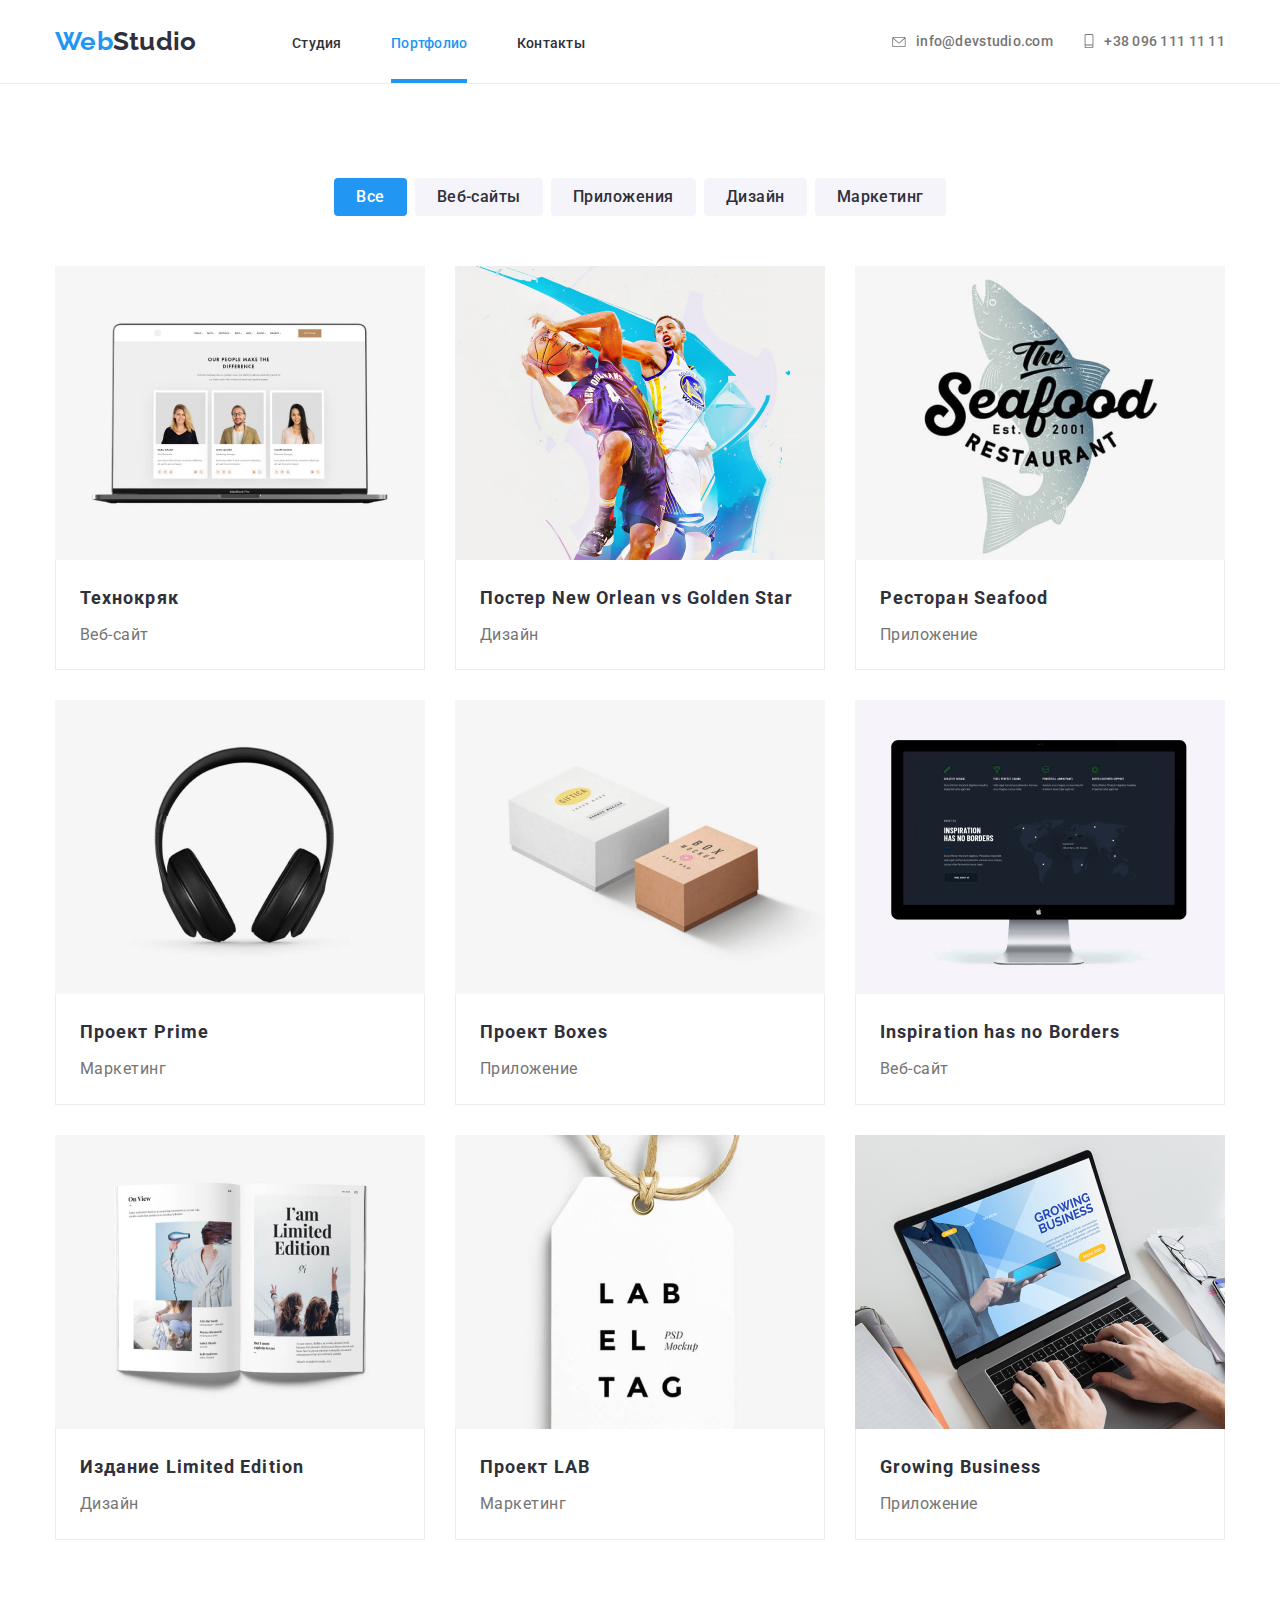
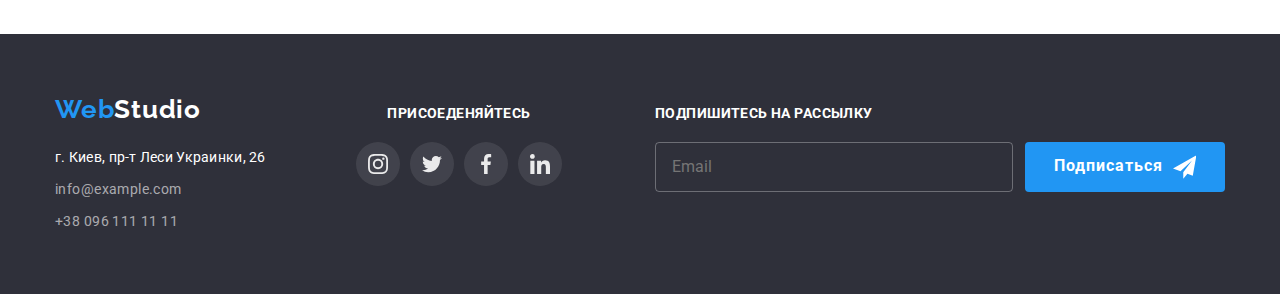
==== commit 4d968f4e: "strings corrected" ====
--- a/portfolio.html
+++ b/portfolio.html
@@ -20,70 +20,70 @@
 
                               <!-- Header -->
 
-        <header class="header">
-          <div class="header-container container">
-            <a class="header-logo link" lang="en" href="/">Web<span class="header-logo__color">Studio</span></a>
+      <header class="header">
+        <div class="header-container container">
+          <a class="header-logo link" lang="en" href="/">Web<span class="header-logo__color">Studio</span></a>
                         
                               <!-- Header-button menu -->
-                  <button 
-                  class="menu-button"
-                  type="button"
-                  aria-expanded="false"
-                  aria-controls="menu-container"
-                  data-menu-button>
-                    <svg
-                      width="24"
-                      height="16"
-                      aria-label="переключатель мобильного меню">
-                      <use class="icon-cross" href="./images/sprite.svg#cross"></use>
-                      <use class="icon-menu" href="./images/sprite.svg#menu"></use>        
-                    </svg>
-                  </button>
-                        
-            <div class="menu-container" id="menu-container" data-menu>
-              <nav class="nav__contacts">
-                <ul class="nav__list list">
-                  <li class="nav__item">
-                    <a href="./index.html" class="nav__link link">Студия</a></li>
-                  <li class="nav__item">
-                    <a href="./portfolio.html" class="nav__link nav__link--active link">Портфолио</a></li>
-                  <li class="nav__item">
-                    <a href="#" class="nav__link link">Контакты</a></li>
+          <button 
+          class="menu-button"
+          type="button"
+          aria-expanded="false"
+          aria-controls="menu-container"
+          data-menu-button>
+            <svg
+              width="24"
+              height="16"
+              aria-label="переключатель мобильного меню">
+              <use class="icon-cross" href="./images/sprite.svg#cross"></use>
+              <use class="icon-menu" href="./images/sprite.svg#menu"></use>        
+            </svg>
+          </button>
+                        
+          <div class="menu-container" id="menu-container" data-menu>
+            <nav class="nav__contacts">
+              <ul class="nav__list list">
+                <li class="nav__item">
+                  <a href="./index.html" class="nav__link link">Студия</a></li>
+                <li class="nav__item">
+                  <a href="./portfolio.html" class="nav__link nav__link--active link">Портфолио</a></li>
+                <li class="nav__item">
+                  <a href="#" class="nav__link link">Контакты</a></li>
+              </ul>
+                                    
+              <div class="mobile-contacts">
+                <ul class="header-contacts list">
+                  <li class="header-contacts__list">
+                    <a class="header-contacts__link--mail" href="mailto:info@devstudio.com"><svg class="header-contacts__icon" width="14" height="10"><use href="./images/sprite.svg#envelope"></use></svg>info@devstudio.com</a>
+                  </li>
+                        
+                  <li class="header-contacts__list">
+                    <a class="header-contacts__link--mobile" href="tel:+380961111111"><svg class="header-contacts__icon" width="10" height="14"><use href="./images/sprite.svg#smartphone"></use></svg>+38 096 111 11 11</a>
+                  </li>
                 </ul>
-                                    
-                <div class="mobile-contacts">
-                  <ul class="header-contacts list">
-                <li class="header-contacts__list">
-                  <a class="header-contacts__link--mail" href="mailto:info@devstudio.com"><svg class="header-contacts__icon" width="14" height="10"><use href="./images/sprite.svg#envelope"></use></svg>info@devstudio.com</a>
-                </li>
-                        
-                <li class="header-contacts__list">
-                  <a class="header-contacts__link--mobile" href="tel:+380961111111"><svg class="header-contacts__icon" width="10" height="14"><use href="./images/sprite.svg#smartphone"></use></svg>+38 096 111 11 11</a>
-                </li>
-                  </ul>
                                          
-                  <ul class="mobile-menu-list list">
-                <li class="mobile-menu-item">
-                  <a class="mobile-menu-link link" href="" rel="noopener noreferrer" aria-label="иконка Instagram">Instagram</a>
-                </li>
-                        
-                <li class="mobile-menu-item">
-                  <a class="mobile-menu-link link" href="" rel="noopener noreferrer" aria-label="иконка Twitter">Twitter</a>
-                </li>
-                        
-                <li class="mobile-menu-item">
-                  <a class="mobile-menu-link link" href="" rel="noopener noreferrer" aria-label="иконка Facebook">Facebook</a>
-                </li>
-                        
-                <li class="mobile-menu-item">
-                  <a class="mobile-menu-link link" href="" rel="noopener noreferrer" aria-label="иконка linkedin">linkedin</a>
-                </li>
-                  </ul>
-                </div>
-              </nav>
-            </div>
+                <ul class="mobile-menu-list list">
+                  <li class="mobile-menu-item">
+                    <a class="mobile-menu-link link" href="" rel="noopener noreferrer" aria-label="иконка Instagram">Instagram</a>
+                  </li>
+                        
+                  <li class="mobile-menu-item">
+                    <a class="mobile-menu-link link" href="" rel="noopener noreferrer" aria-label="иконка Twitter">Twitter</a>
+                  </li>
+                        
+                  <li class="mobile-menu-item">
+                    <a class="mobile-menu-link link" href="" rel="noopener noreferrer" aria-label="иконка Facebook">Facebook</a>
+                  </li>
+                        
+                  <li class="mobile-menu-item">
+                    <a class="mobile-menu-link link" href="" rel="noopener noreferrer" aria-label="иконка linkedin">linkedin</a>
+                  </li>
+                </ul>
+              </div>
+            </nav>
           </div>
-        </header>
+        </div>
+      </header>
 
                               <!-- Portfolio-management -->
 
@@ -445,44 +445,44 @@
                         
                                                       <!-- Footer-socials -->
                         
-                                      <div class="footer__invite-container">
-                                        <p class="footer__heading">ПРИСОЕДЕНЯЙТЕСЬ</p>
-                        
-                                        <ul class="footer-socials__list">
-                                          <li class="footer-socials__item">
-                                            <a class="footer-socials__link" href="" target="_blank" rel="noopener noreferrer" aria-label="иконка instagram"><svg class="footer-socials__icon" width="20" height="20"><use href="./images/sprite.svg#instagram"></use></svg></a>
-                                          </li>
-                        
-                                          <li class="footer-socials__item">
-                                            <a class="footer-socials__link" href="" target="_blank" rel="noopener noreferrer" aria-label="иконка twitter"><svg class="footer-socials__icon" width="20" height="20"><use href="./images/sprite.svg#twitter"></use></svg></a>
-                                          </li>
-                        
-                                          <li class="footer-socials__item">
-                                            <a class="footer-socials__link" href="" target="_blank" rel="noopener noreferrer" aria-label="иконка facebook"><svg class="footer-socials__icon" width="20" height="20"><use href="./images/sprite.svg#facebook"></use></svg></a>
-                                          </li>
-                        
-                                          <li class="footer-socials__item">
-                                            <a class="footer-socials__link" href="" target="_blank" rel="noopener noreferrer" aria-label="иконка linkedin"><svg class="footer-socials__icon" width="20" height="20"><use href="./images/sprite.svg#linkedin"></use></svg></a>
-                                          </li>
-                                        </ul>
-                                      </div>
-                                    </div>
+            <div class="footer__invite-container">
+              <p class="footer__heading">ПРИСОЕДЕНЯЙТЕСЬ</p>
+                        
+              <ul class="footer-socials__list">
+                <li class="footer-socials__item">
+                  <a class="footer-socials__link" href="" target="_blank" rel="noopener noreferrer" aria-label="иконка instagram"><svg class="footer-socials__icon" width="20" height="20"><use href="./images/sprite.svg#instagram"></use></svg></a>
+                </li>
+                        
+                <li class="footer-socials__item">
+                  <a class="footer-socials__link" href="" target="_blank" rel="noopener noreferrer" aria-label="иконка twitter"><svg class="footer-socials__icon" width="20" height="20"><use href="./images/sprite.svg#twitter"></use></svg></a>
+                </li>
+                        
+                <li class="footer-socials__item">
+                  <a class="footer-socials__link" href="" target="_blank" rel="noopener noreferrer" aria-label="иконка facebook"><svg class="footer-socials__icon" width="20" height="20"><use href="./images/sprite.svg#facebook"></use></svg></a>
+                </li>
+                        
+                <li class="footer-socials__item">
+                  <a class="footer-socials__link" href="" target="_blank" rel="noopener noreferrer" aria-label="иконка linkedin"><svg class="footer-socials__icon" width="20" height="20"><use href="./images/sprite.svg#linkedin"></use></svg></a>
+                </li>
+              </ul>
+            </div>
+          </div>
                                                       <!-- Footer-invitation -->
                         
-                                    <div class="footer__msg-container">
-                                      <strong class="footer__heading">ПОДПИШИТЕСЬ НА РАССЫЛКУ</strong>
-                                      <div class="footer__msg-form">
-                                        <label class="footer__label" for="footer-mail"></label>
-                                          <input class="footer__input" type="email" name="footer-mail" placeholder="Email" id="footer-mail"/>       
-                        
-                                        <button class="footer__btn" type="submit">Подписаться
-                                          <svg class="icon-send" width="24" height="24"><use href="./images/icons.svg#icon-send"></use></svg> 
-                                        </button>
-                                      </div>
-                                    </div>
-                        
-                                </div>
-                              </footer> 
+          <div class="footer__msg-container">
+            <strong class="footer__heading">ПОДПИШИТЕСЬ НА РАССЫЛКУ</strong>
+            <div class="footer__msg-form">
+              <label class="footer__label" for="footer-mail"></label>
+                <input class="footer__input" type="email" name="footer-mail" placeholder="Email" id="footer-mail"/>       
+                        
+              <button class="footer__btn" type="submit">Подписаться
+                <svg class="icon-send" width="24" height="24"><use href="./images/icons.svg#icon-send"></use></svg> 
+              </button>
+            </div>
+          </div>
+                        
+        </div>
+      </footer> 
 
                               <!-- Script -->
 
--- a/css/main.min.css
+++ b/css/main.min.css
@@ -3,5 +3,5 @@
  Consolas,  'Liberation Mono',  Menlo,- monospace;font-size:1em}small{font-size:80%}sub,sup{font-size:75%;line-height:0;position:relative;vertical-align:baseline}sub{bottom:-0.25em}sup{top:-0.5em}table{text-indent:0;border-color:inherit}button,input,optgroup,select,textarea{font-family:inherit;font-size:100%;line-height:1.15;margin:0}button,select{text-transform:none}button,[type='button'],[type='reset'],[type='submit']{-webkit-appearance:button}::-moz-focus-inner{border-style:none;padding:0}:-moz-focusring{outline:1px dotted ButtonText}:-moz-ui-invalid{box-shadow:none}legend{padding:0}progress{vertical-align:baseline}::-webkit-inner-spin-button,::-webkit-outer-spin-button{height:auto}[type='search']{-webkit-appearance:textfield;outline-offset:-2px}::-webkit-search-decoration{-webkit-appearance:none}::-webkit-file-upload-button{-webkit-appearance:button;font:inherit}summary{display:list-item}.visually-hidden{position:fixed;-webkit-transform:scale(0);transform:scale(0)}body{font-family:'Roboto', 'Sans-Serif';font-size:14px;letter-spacing:0.02em;color:#757575;background-color:#fff}body.modal-open{overflow:hidden}.container{padding-left:15px;padding-right:15px;margin-left:auto;margin-right:auto}@media screen and (min-width: 480px){.container{width:480px;outline:1px solid red}}@media screen and (min-width: 768px){.container{width:768px;outline:1px solid green}}@media screen and (min-width: 1200px){.container{width:1200px;outline:1px solid blue}}.section{padding-top:60px;padding-bottom:60px}@media screen and (min-width: 1200px){.section{padding-top:94px;padding-bottom:94px}}.section-title{font-weight:700;font-size:36px;line-height:1.2;letter-spacing:0.03em;text-align:center;margin-bottom:30px;color:#2F303A}@media screen and (min-width: 1200px){.section-title{margin-bottom:50px}}h1,h2,h3,h4,h5,h6,p{margin:0}.list{list-style:none;margin:0;padding:0}.link{text-decoration:none}img{display:block;max-width:100%;height:auto}.header{position:relative;border-bottom:#ECECEC solid 1px}@media screen and (min-width: 768px){.header{margin-left:auto;margin-right:auto}}.header-container{display:-webkit-box;display:-ms-flexbox;display:flex;-webkit-box-align:center;-ms-flex-align:center;align-items:center;-webkit-box-pack:justify;-ms-flex-pack:justify;justify-content:space-between;margin-top:0}.header-logo{font-family:'Raleway', 'Sans-Serif';font-weight:700;font-size:24px;line-height:1.2;padding:16px 0;display:block;color:#2196F3}@media screen and (min-width: 768px){.header-logo{padding:26px 0;margin-right:88px}}@media screen and (min-width: 1200px){.header-logo{font-size:26px;padding:26px 0;margin-right:93px}}.header-logo__color{color:#2F303A}@media screen and (max-width: 767px){.header-contacts{display:-webkit-box;display:-ms-flexbox;display:flex;-webkit-box-orient:vertical;-webkit-box-direction:reverse;-ms-flex-direction:column-reverse;flex-direction:column-reverse;margin-bottom:64px;-webkit-box-pack:start;-ms-flex-pack:start;justify-content:flex-start;-webkit-box-align:start;-ms-flex-align:start;align-items:flex-start;width:100%}}@media screen and (min-width: 1200px){.header-contacts{-webkit-box-pack:justify;-ms-flex-pack:justify;justify-content:space-between;display:-webkit-box;display:-ms-flexbox;display:flex;-webkit-box-orient:horizontal;-webkit-box-direction:normal;-ms-flex-direction:row;flex-direction:row;width:333px}}.header-contacts__list{display:-webkit-box;display:-ms-flexbox;display:flex;-webkit-box-align:center;-ms-flex-align:center;align-items:center}@media screen and (max-width: 767px){.header-contacts__list{margin-bottom:0}.header-contacts__list:last-child{margin-bottom:32px}}@media screen and (min-width: 768px){.header-contacts__list{margin-bottom:10px}.header-contacts__list:last-child{margin-bottom:0}}@media screen and (min-width: 1200px){.header-contacts__list{margin-bottom:0}}.header-contacts__link--mail{font-weight:500;font-size:24px;line-height:1.2;letter-spacing:0.02em;text-decoration:none;display:-webkit-box;display:-ms-flexbox;display:flex;-webkit-box-align:center;-ms-flex-align:center;align-items:center;-webkit-box-pack:center;-ms-flex-pack:center;justify-content:center;color:#757575}@media screen and (min-width: 768px){.header-contacts__link--mail{font-weight:500;font-size:12px;line-height:1.1;letter-spacing:0.02em;padding-top:21px;-webkit-transition-property:color;transition-property:color;-webkit-transition-duration:250ms;transition-duration:250ms;-webkit-transition-timing-function:cubic-bezier(0.4, 0, 0.2, 1);transition-timing-function:cubic-bezier(0.4, 0, 0.2, 1)}.header-contacts__link--mail:hover,.header-contacts__link--mail:focus{color:#2196F3}}@media screen and (min-width: 1200px){.header-contacts__link--mail{font-size:14px;padding-top:32px;padding-bottom:32px;margin-bottom:0}}.header-contacts__link--mobile{font-weight:500;font-size:34px;line-height:1.2;letter-spacing:0.02em;text-decoration:none;display:-webkit-box;display:-ms-flexbox;display:flex;-webkit-box-align:start;-ms-flex-align:start;align-items:flex-start;-webkit-box-pack:center;-ms-flex-pack:center;justify-content:center;color:#2196F3}@media screen and (max-width: 479px){.header-contacts__link--mobile{font-size:30px}}@media screen and (min-width: 768px){.header-contacts__link--mobile{font-weight:500;font-size:12px;line-height:1.1;padding-bottom:21px;color:#757575;-webkit-transition-property:color;transition-property:color;-webkit-transition-duration:250ms;transition-duration:250ms;-webkit-transition-timing-function:cubic-bezier(0.4, 0, 0.2, 1);transition-timing-function:cubic-bezier(0.4, 0, 0.2, 1)}.header-contacts__link--mobile:hover,.header-contacts__link--mobile:focus{color:#2196F3}}@media screen and (min-width: 1200px){.header-contacts__link--mobile{font-size:14px;padding-top:32px;padding-bottom:32px}}.header-contacts__icon{display:none}@media screen and (min-width: 768px){.header-contacts__icon{display:inline-block;margin-right:10px;-webkit-transition-property:fill;transition-property:fill;-webkit-transition-duration:250ms;transition-duration:250ms;-webkit-transition-timing-function:cubic-bezier(0.4, 0, 0.2, 1);transition-timing-function:cubic-bezier(0.4, 0, 0.2, 1);fill:currentColor}.header-contacts__icon:hover,.header-contacts__icon:focus{fill:#2196F3}}.header-socials{display:-webkit-box;display:-ms-flexbox;display:flex}@media screen and (min-width: 768px){.header-socials{display:none}}.header-socials__list{padding-left:10px;padding-right:10px;border-right:1px solid rgba(0,0,0,0.2)}.header-socials__list:first-child{padding-left:0}.header-socials__list:last-child{padding-right:0;border-right:0}.header-socials__link{font-weight:500;font-size:18px;line-height:1.2px;letter-spacing:0.02em;color:#2196F3}.nav__contacts{display:-webkit-box;display:-ms-flexbox;display:flex;-webkit-box-orient:vertical;-webkit-box-direction:normal;-ms-flex-direction:column;flex-direction:column;-webkit-box-flex:1;-ms-flex-positive:1;flex-grow:1;-webkit-box-pack:justify;-ms-flex-pack:justify;justify-content:space-between;outline:1px solid red}@media screen and (max-width: 767px){.nav__contacts{height:614px}}@media screen and (min-width: 768px){.nav__contacts{-webkit-box-orient:horizontal;-webkit-box-direction:normal;-ms-flex-direction:row;flex-direction:row;height:100%;width:516px}}@media screen and (min-width: 1200px){.nav__contacts{-webkit-box-orient:horizontal;-webkit-box-direction:normal;-ms-flex-direction:row;flex-direction:row;width:933px}}.nav__list{display:-webkit-box;display:-ms-flexbox;display:flex;-webkit-box-orient:vertical;-webkit-box-direction:normal;-ms-flex-direction:column;flex-direction:column;-webkit-box-align:start;-ms-flex-align:start;align-items:flex-start}@media screen and (min-width: 768px){.nav__list{display:-webkit-box;display:-ms-flexbox;display:flex;-webkit-box-orient:horizontal;-webkit-box-direction:normal;-ms-flex-direction:row;flex-direction:row;-webkit-box-align:center;-ms-flex-align:center;align-items:center;-webkit-box-pack:justify;-ms-flex-pack:justify;justify-content:space-between;width:293px}}@media screen and (min-width: 1200px){.nav__list{width:293px}}.nav__item{margin:0;padding:0}@media screen and (max-width: 767px){.nav__item:not(:last-child){margin-bottom:32px}}.nav__link{font-weight:500;font-size:40px;letter-spacing:0.02em;text-decoration:none;-webkit-transition-property:color;transition-property:color;-webkit-transition-duration:250ms;transition-duration:250ms;-webkit-transition-timing-function:cubic-bezier(0.4, 0, 0.2, 1);transition-timing-function:cubic-bezier(0.4, 0, 0.2, 1);color:#2F303A}.nav__link:hover,.nav__link:focus{color:#2196F3}@media screen and (min-width: 768px){.nav__link{font-weight:500;font-size:14px;line-height:1.2;letter-spacing:0.02em;padding-top:32px;padding-bottom:32px}}.nav__link--active{position:relative;color:#2196F3}@media screen and (min-width: 768px){.nav__link--active::after{content:"";display:block;width:100%;height:4px;background-color:#2196F3;position:absolute;bottom:0;left:0}}@media screen and (min-width: 1200px){.nav__link--active::after{content:"";display:block;width:100%;height:4px;background-color:#2196F3;position:absolute;bottom:0;left:0}}.menu-container{display:none;position:fixed;top:0;left:0;margin-left:auto;background-color:#fff;padding:48px 15px 48px 40px;text-align:center;font-size:20px;margin-left:0}.menu-container.is-open{display:block}@media screen and (max-width: 767px){.menu-container{width:100vw;max-height:100vh;z-index:10}}@media screen and (min-width: 768px){.menu-container{position:static;padding:0;display:-webkit-box;display:-ms-flexbox;display:flex}}.menu-button{display:-webkit-inline-box;display:-ms-inline-flexbox;display:inline-flex;padding:12px 8px;border:0;line-height:0;background-color:transparent;width:40px;height:40px;z-index:20}@media screen and (min-width: 768px){.menu-button{display:none}}.menu-button:hover,.menu-button:focus{fill:#2196F3}.menu-button .icon-cross{display:none}.menu-button.is-open .icon-cross{display:block}.menu-button.is-open .icon-menu{display:none}.menu-button.is-open{left:88%}@media screen and (max-width: 767px){.menu-button.is-open{position:fixed}}@media screen and (min-width: 320px){.menu-button.is-open{position:fixed;left:83%}}@media screen and (min-width: 375px){.menu-button.is-open{left:85%}}@media screen and (min-width: 425px){.menu-button.is-open{left:87%}}@media screen and (min-width: 425px){.menu-button.is-open{left:89%}}.mobile-menu-list{display:-webkit-box;display:-ms-flexbox;display:flex;-ms-flex-wrap:wrap;flex-wrap:wrap;gap:10px;list-style-type:none}@media screen and (min-width: 768px){.mobile-menu-list{display:none}}.mobile-menu-item{padding-right:10px;border-right:1px solid rgba(33,33,33,0.2)}.mobile-menu-item:last-child{padding-right:0;border-right:0}.mobile-menu-link{font-weight:500;font-size:18px;line-height:1.22;letter-spacing:0.02em;color:#2196F3;text-decoration:none}.mobile-contacts{display:-webkit-box;display:-ms-flexbox;display:flex;-webkit-box-align:center;-ms-flex-align:center;align-items:center;outline:1px solid orange}@media screen and (max-width: 767px){.mobile-contacts{-webkit-box-orient:vertical;-webkit-box-direction:normal;-ms-flex-direction:column;flex-direction:column}}.hero-section{text-align:center;padding-top:118px;padding-bottom:118px;margin-left:auto;margin-right:auto;max-height:400px;background-color:#2F303A;background-image:-webkit-gradient(linear, left top, right top, from(rgba(47,48,58,0.4)), to(rgba(47,48,58,0.4))),url(..//images/hero/hero-img_sm.jpg);background-image:linear-gradient(to right, rgba(47,48,58,0.4), rgba(47,48,58,0.4)),url(..//images/hero/hero-img_sm.jpg);background-repeat:no-repeat;background-position:center;background-size:cover}@media (min-device-pixel-ratio: 2), (-webkit-min-device-pixel-ratio: 2), (min-resolution: 192dpi), (min-resolution: 2dppx){.hero-section{background-image:-webkit-gradient(linear, left top, right top, from(rgba(47,48,58,0.4)), to(rgba(47,48,58,0.4))),url(..//images/hero/hero-img_sm@2x.jpg);background-image:linear-gradient(to right, rgba(47,48,58,0.4), rgba(47,48,58,0.4)),url(..//images/hero/hero-img_sm@2x.jpg)}}@media screen and (min-width: 768px){.hero-section{max-width:768px;background-image:-webkit-gradient(linear, left top, right top, from(rgba(47,48,58,0.4)), to(rgba(47,48,58,0.4))),url(..//images/hero/hero-img_md.jpg);background-image:linear-gradient(to right, rgba(47,48,58,0.4), rgba(47,48,58,0.4)),url(..//images/hero/hero-img_md.jpg)}}@media screen and (min-width: 768px) and (min-device-pixel-ratio: 2), screen and (min-width: 768px) and (-webkit-min-device-pixel-ratio: 2), screen and (min-width: 768px) and (min-resolution: 192dpi), screen and (min-width: 768px) and (min-resolution: 2dppx){.hero-section{background-image:-webkit-gradient(linear, left top, right top, from(rgba(47,48,58,0.4)), to(rgba(47,48,58,0.4))),url(..//images/hero/hero-img_md@2x.jpg);background-image:linear-gradient(to right, rgba(47,48,58,0.4), rgba(47,48,58,0.4)),url(..//images/hero/hero-img_md@2x.jpg)}}@media screen and (min-width: 1200px){.hero-section{padding-top:200px;padding-bottom:200px;max-width:1600px;max-height:600px;background-image:-webkit-gradient(linear, left top, right top, from(rgba(47,48,58,0.4)), to(rgba(47,48,58,0.4))),url(..//images/hero/hero-img_lg.jpg);background-image:linear-gradient(to right, rgba(47,48,58,0.4), rgba(47,48,58,0.4)),url(..//images/hero/hero-img_lg.jpg)}}@media screen and (min-width: 1200px) and (min-device-pixel-ratio: 2), screen and (min-width: 1200px) and (-webkit-min-device-pixel-ratio: 2), screen and (min-width: 1200px) and (min-resolution: 192dpi), screen and (min-width: 1200px) and (min-resolution: 2dppx){.hero-section{background-image:-webkit-gradient(linear, left top, right top, from(rgba(47,48,58,0.4)), to(rgba(47,48,58,0.4))),url(..//images/hero/hero-img_lg@2x.jpg);background-image:linear-gradient(to right, rgba(47,48,58,0.4), rgba(47,48,58,0.4)),url(..//images/hero/hero-img_lg@2x.jpg)}}.slogan-container{display:-webkit-box;display:-ms-flexbox;display:flex;-webkit-box-orient:vertical;-webkit-box-direction:normal;-ms-flex-direction:column;flex-direction:column;-webkit-box-align:center;-ms-flex-align:center;align-items:center}.hero-section__slogan{font-family:'Roboto', 'Sans-Serif';font-style:normal;font-weight:900;font-size:26px;line-height:1.6;text-align:center;letter-spacing:0.06em;text-transform:uppercase;color:#fff;margin-bottom:30px;max-width:360px}@media screen and (min-width: 1200px){.hero-section__slogan{font-weight:900;font-size:44px;line-height:1.3;max-width:696px}}.footer-socials__list{list-style:none;display:-webkit-box;display:-ms-flexbox;display:flex;-webkit-box-pack:center;-ms-flex-pack:center;justify-content:center;-webkit-box-align:center;-ms-flex-align:center;align-items:center;padding-left:0;margin:0}.footer-socials__item:not(:last-child){margin-right:10px}.footer-socials__link{text-decoration:none;display:-webkit-box;display:-ms-flexbox;display:flex;-webkit-box-align:center;-ms-flex-align:center;align-items:center;-webkit-box-pack:center;-ms-flex-pack:center;justify-content:center;width:44px;height:44px;border-radius:50%;opacity:0.9;background-color:rgba(255,255,255,0.1);-webkit-transition-property:inherit;transition-property:inherit;-webkit-transition-duration:250ms;transition-duration:250ms;-webkit-transition-timing-function:cubic-bezier(0.4, 0, 0.2, 1);transition-timing-function:cubic-bezier(0.4, 0, 0.2, 1)}.footer-socials__link:hover,.footer-socials__link:focus{background-color:#2196F3;-webkit-filter:drop-shadow(0px 4px 4px rgba(0,0,0,0.25));filter:drop-shadow(0px 4px 4px rgba(0,0,0,0.25))}.footer-socials__icon{fill:#fff}.team__socials-list{list-style:none;display:-webkit-box;display:-ms-flexbox;display:flex;-webkit-box-pack:center;-ms-flex-pack:center;justify-content:center;-webkit-box-align:center;-ms-flex-align:center;align-items:center;padding-left:0}.team__socials-item:not(:last-child){margin-right:10px}.team__socials-link{text-decoration:none;display:-webkit-box;display:-ms-flexbox;display:flex;-webkit-box-align:center;-ms-flex-align:center;align-items:center;-webkit-box-pack:center;-ms-flex-pack:center;justify-content:center;width:44px;height:44px;background-color:#fff;border-radius:50%;-webkit-transition-property:inherit;transition-property:inherit;-webkit-transition-duration:250ms;transition-duration:250ms;-webkit-transition-timing-function:cubic-bezier(0.4, 0, 0.2, 1);transition-timing-function:cubic-bezier(0.4, 0, 0.2, 1)}.team__socials-link:hover,.team__socials-link:focus{background-color:#2196F3}.team__socials-link:hover .team__socials-icon,.team__socials-link:focus .team__socials-icon{fill:#fff}.team__socials-icon{fill:#AFB1B8}.backdrop{position:fixed;top:0;left:0;width:100%;height:100%;background-color:rgba(0,0,0,0.2);z-index:200;overflow-y:scroll;-webkit-transition-property:inherit;transition-property:inherit;-webkit-transition-duration:250ms;transition-duration:250ms;-webkit-transition-timing-function:cubic-bezier(0.4, 0, 0.2, 1);transition-timing-function:cubic-bezier(0.4, 0, 0.2, 1)}.backdrop.is-hidden{opacity:0;pointer-events:none;visibility:hidden}.modal-wrapper{padding:40px;position:absolute;top:50%;left:50%;-webkit-transform:translate(-50%, -50%);transform:translate(-50%, -50%);border-radius:4px;background-color:#fff;width:100%;z-index:100}@media screen and (max-width: 478px){.modal-wrapper{max-width:450px}}@media screen and (min-width: 480px){.modal-wrapper{max-width:450px}}@media screen and (min-width: 1200px){.modal-wrapper{max-width:528px}}.modal-wrapper__watchword{font-weight:700;font-size:20px;line-height:1.5;margin-bottom:12px;text-align:center;letter-spacing:0.03em;color:#212121;width:370px;text-align:center}@media screen and (max-width: 478px){.modal-wrapper__watchword{width:100%}}@media screen and (min-width: 1200px){.modal-wrapper__watchword{line-height:1.15;width:528px}}.modal-wrapper__list{display:-webkit-box;display:-ms-flexbox;display:flex;-webkit-box-orient:vertical;-webkit-box-direction:normal;-ms-flex-direction:column;flex-direction:column;text-align:left}.modal-wrapper__label{display:block;position:relative;margin-bottom:10px}.modal-wrapper__item{font-weight:400;font-size:12px;line-height:1.2;letter-spacing:0.01em;margin-bottom:4px;display:block}.modal-wrapper__input{font-family:'Roboto', 'Sans-Serif';font-size:14px;letter-spacing:0.02em;padding:11px 42px;height:40px;width:100%;display:block;outline:transparent;border:1px solid rgba(33,33,33,0.2);border-radius:4px;-webkit-transition-property:border;transition-property:border;-webkit-transition-duration:250ms;transition-duration:250ms;-webkit-transition-timing-function:cubic-bezier(0.4, 0, 0.2, 1);transition-timing-function:cubic-bezier(0.4, 0, 0.2, 1)}.modal-wrapper__input:hover,.modal-wrapper__input:focus{border:1px solid #2196F3}.modal-wrapper__icon{position:absolute;top:65%;left:12px;-webkit-transform:translateY(-50%);transform:translateY(-50%);-webkit-transition-property:fill;transition-property:fill;-webkit-transition-duration:250ms;transition-duration:250ms;-webkit-transition-timing-function:cubic-bezier(0.4, 0, 0.2, 1);transition-timing-function:cubic-bezier(0.4, 0, 0.2, 1);fill:#2F303A}.modal-wrapper__textlabel{display:block;margin-bottom:20px}.modal-wrapper__textarea{font-weight:400;font-size:12px;line-height:1.15;letter-spacing:0.01em;height:120px;width:100%;padding:12px 16px;display:block;resize:none;outline:transparent;border:1px solid rgba(33,33,33,0.2);border-radius:4px;-webkit-transition-property:color;transition-property:color;-webkit-transition-duration:250ms;transition-duration:250ms;-webkit-transition-timing-function:cubic-bezier(0.4, 0, 0.2, 1);transition-timing-function:cubic-bezier(0.4, 0, 0.2, 1)}.modal-wrapper__input:hover ~ .modal-wrapper__icon,.modal-wrapper__input:focus ~ .modal-wrapper__icon{fill:#2196F3}.modal-wrapper__textarea:hover,.modal-wrapper__textarea:focus{border:1px solid #2196F3}.modal-wrapper__agreement{position:relative;margin-bottom:30px}.phrase{position:relative;display:block;margin-left:33px}.checkbox{position:absolute;margin-left:12px}.checkbox:checked+.custom-checkbox .custom-checkbox-icon{opacity:1}.checkbox:checked+.custom-checkbox{background-color:#2196F3;fill:#fff}.checkbox:focus+.custom-checkbox,.checkbox:hover+.custom-checkbox{border:1px solid #2196F3;outline:2px solid #2196F3}.agreement-form-group{font-weight:400;font-size:12px;line-height:1.1;letter-spacing:0.03em;display:-webkit-box;display:-ms-flexbox;display:flex;-webkit-box-align:center;-ms-flex-align:center;align-items:center}.agreement-phrase{color:#2196F3;-webkit-text-decoration-line:underline;text-decoration-line:underline}.custom-checkbox{position:absolute;content:'';top:2px;left:10px;width:16px;height:15px;display:-webkit-box;display:-ms-flexbox;display:flex;-webkit-box-align:center;-ms-flex-align:center;align-items:center;-webkit-box-pack:center;-ms-flex-pack:center;justify-content:center;border-radius:2px;outline:2px solid #2F303A;-webkit-transition:background-color 250ms cubic-bezier(0.4, 0, 0.2, 1);transition:background-color 250ms cubic-bezier(0.4, 0, 0.2, 1);-webkit-transition:fill 250ms cubic-bezier(0.4, 0, 0.2, 1);transition:fill 250ms cubic-bezier(0.4, 0, 0.2, 1)}.custom-checkbox-icon{cursor:pointer;opacity:0;-webkit-transition:opacity 250ms cubic-bezier(0.4, 0, 0.2, 1);transition:opacity 250ms cubic-bezier(0.4, 0, 0.2, 1)}.features{padding-top:60px;padding-bottom:60px}@media screen and (min-width: 1200px){.features{padding-top:94px;padding-bottom:94px}}.features__container{background:#F5F4FA;border-radius:4px;margin-bottom:30px;max-width:450px;height:120px;display:-webkit-box;display:-ms-flexbox;display:flex;-webkit-box-align:center;-ms-flex-align:center;align-items:center;-webkit-box-pack:center;-ms-flex-pack:center;justify-content:center}@media screen and (min-width: 768px){.features__container{max-width:354px}}@media screen and (min-width: 1200px){.features__container{max-width:270px}}.features__list{display:-webkit-box;display:-ms-flexbox;display:flex;-webkit-box-orient:vertical;-webkit-box-direction:normal;-ms-flex-direction:column;flex-direction:column;margin:-15px}@media screen and (min-width: 768px){.features__list{-webkit-box-orient:horizontal;-webkit-box-direction:normal;-ms-flex-direction:row;flex-direction:row;-ms-flex-wrap:wrap;flex-wrap:wrap;-webkit-box-pack:center;-ms-flex-pack:center;justify-content:center}}.features__item{max-width:450px;margin:15px}@media screen and (min-width: 768px){.features__item{max-width:354px}}@media screen and (min-width: 1200px){.features__item{max-width:270px}}.features__subtitle{font-weight:700;font-size:14px;line-height:1.15;letter-spacing:0.03em;text-align:center;text-decoration:none;text-transform:uppercase;max-width:450px;margin-bottom:10px;color:#2F303A}@media screen and (min-width: 768px){.features__subtitle{max-width:354px;text-align:left}}@media screen and (min-width: 1200px){.features__subtitle{max-width:270px}}.features__paragraph{font-weight:400;font-size:13px;line-height:1.7;letter-spacing:0.04em;max-width:450px}@media screen and (min-width: 768px){.features__paragraph{max-width:354px}}@media screen and (min-width: 1200px){.features__paragraph{max-width:270px}}.services{padding-top:0;display:none}@media screen and (min-width: 1200px){.services{display:block}}.services__list{display:-webkit-box;display:-ms-flexbox;display:flex;padding-left:0}.services__item{position:relative;display:block;margin-right:30px}.services__item:last-child{margin:0}.services__image{display:block}.servises__description{position:absolute;bottom:0px;left:0;display:-webkit-box;display:-ms-flexbox;display:flex;-webkit-box-align:center;-ms-flex-align:center;align-items:center;-webkit-box-pack:center;-ms-flex-pack:center;justify-content:center;width:100%;height:70px;background-color:rgba(47,48,58,0.8)}.services__paragraph{font-weight:700;line-height:16px;letter-spacing:0.03em;color:#fff}.team-section{background-color:#F5F4FA}.team__list{display:-webkit-box;display:-ms-flexbox;display:flex;-webkit-box-orient:vertical;-webkit-box-direction:normal;-ms-flex-direction:column;flex-direction:column;text-align:center;margin:-15px}@media screen and (min-width: 768px){.team__list{-webkit-box-orient:horizontal;-webkit-box-direction:normal;-ms-flex-direction:row;flex-direction:row;-ms-flex-wrap:wrap;flex-wrap:wrap;-webkit-box-pack:center;-ms-flex-pack:center;justify-content:center}}.team__block{background-color:#fff;max-width:452px;-webkit-box-shadow:0px 4px 4px rgba(0,0,0,0.25);box-shadow:0px 4px 4px rgba(0,0,0,0.25);margin:15px}@media screen and (min-width: 768px){.team__block{max-width:354px;margin-right:15px;margin-left:15px}}@media screen and (min-width: 1200px){.team__block{max-width:270px}}.team-photo{max-width:450px}@media screen and (min-width: 768px){.team-photo{max-width:354px}}@media screen and (min-width: 1200px){.team-photo{max-width:270px}}.team__card{padding:30px 32px}@media screen and (min-width: 768px){.team__card{max-width:354px}}@media screen and (min-width: 1200px){.team__card{max-width:270px}}.team__name{font-size:16px;line-height:1.2;letter-spacing:0.03em;text-align:center;margin-bottom:10px;color:#2F303A}.team__position{font-size:16px;line-height:1.2;letter-spacing:0.03em;margin-bottom:16px;text-align:center}.footer{padding-top:60px;padding-bottom:60px;background-color:#2F303A}.footer-contanier{display:-webkit-box;display:-ms-flexbox;display:flex;-webkit-box-orient:vertical;-webkit-box-direction:normal;-ms-flex-direction:column;flex-direction:column;-webkit-box-align:center;-ms-flex-align:center;align-items:center;-webkit-box-pack:center;-ms-flex-pack:center;justify-content:center}@media screen and (min-width: 1200px) and (max-width: 2560px){.footer-contanier{-webkit-box-orient:horizontal;-webkit-box-direction:normal;-ms-flex-direction:row;flex-direction:row;-webkit-box-align:baseline;-ms-flex-align:baseline;align-items:baseline;-webkit-box-pack:justify;-ms-flex-pack:justify;justify-content:space-between}}.footer__tablet-invite{margin-bottom:60px;display:-webkit-box;display:-ms-flexbox;display:flex;-webkit-box-orient:vertical;-webkit-box-direction:normal;-ms-flex-direction:column;flex-direction:column;-webkit-box-align:baseline;-ms-flex-align:baseline;align-items:baseline;-ms-flex-pack:distribute;justify-content:space-around}@media screen and (min-width: 768px) and (max-width: 1199px){.footer__tablet-invite{width:603px;-webkit-box-pack:justify;-ms-flex-pack:justify;justify-content:space-between}}@media screen and (min-width: 768px){.footer__tablet-invite{display:-webkit-box;display:-ms-flexbox;display:flex;-webkit-box-orient:horizontal;-webkit-box-direction:normal;-ms-flex-direction:row;flex-direction:row;-webkit-box-align:baseline;-ms-flex-align:baseline;align-items:baseline;margin-bottom:60px}}@media screen and (min-width: 1200px) and (max-width: 2560px){.footer__tablet-invite{width:507px;-webkit-box-pack:justify;-ms-flex-pack:justify;justify-content:space-between;margin-bottom:0}}.footer__adress-group{display:-webkit-box;display:-ms-flexbox;display:flex;-webkit-box-orient:vertical;-webkit-box-direction:normal;-ms-flex-direction:column;flex-direction:column;-webkit-box-align:center;-ms-flex-align:center;align-items:center;margin-bottom:60px}@media screen and (min-width: 768px){.footer__adress-group{margin-bottom:0}}@media screen and (min-width: 1200px){.footer__adress-group{-webkit-box-align:start;-ms-flex-align:start;align-items:flex-start}}.footer__logo{font-family:'Raleway', 'Sans-Serif';font-weight:700;font-size:24px;line-height:1.16;letter-spacing:0.03em;color:#2196F3;margin-bottom:20px}@media screen and (min-width: 1200px){.footer__logo{font-size:26px;line-height:1.19}}.footer__logo-color{color:#fff}.footer__adress{font-style:normal;line-height:24px;margin-bottom:8px;display:block;color:#fff}@media screen and (min-width: 1200px){.footer__adress{margin-bottom:9px}}.footer__list{font-size:14px;line-height:1.7;letter-spacing:0.03em;font-style:normal;list-style:none;display:-webkit-box;display:-ms-flexbox;display:flex;-webkit-box-orient:vertical;-webkit-box-direction:normal;-ms-flex-direction:column;flex-direction:column;-webkit-box-align:center;-ms-flex-align:center;align-items:center;margin:0;padding:0}@media screen and (min-width: 1200px){.footer__list{-webkit-box-align:start;-ms-flex-align:start;align-items:flex-start}}.footer__adress-item{margin-bottom:8px}.footer__adress-item:last-child{margin-bottom:0}@media screen and (min-width: 1200px){.footer__adress-item{margin-bottom:9px}.footer__adress-item:last-child{margin-bottom:0}}.footer__link{font-size:14px;line-height:1.7;letter-spacing:0.03em;-webkit-transition-property:inherit;transition-property:inherit;-webkit-transition-duration:250ms;transition-duration:250ms;-webkit-transition-timing-function:cubic-bezier(0.4, 0, 0.2, 1);transition-timing-function:cubic-bezier(0.4, 0, 0.2, 1);color:rgba(255,255,255,0.6)}.footer__link:hover,.footer__link:focus{color:#2196F3}.footer__invite-container{text-align:center}.footer__heading{font-weight:700;font-size:14px;line-height:1.14;text-align:center;letter-spacing:0.03em;text-transform:uppercase;display:-webkit-box;display:-ms-flexbox;display:flex;-webkit-box-orient:vertical;-webkit-box-direction:normal;-ms-flex-direction:column;flex-direction:column;-ms-flex-wrap:nowrap;flex-wrap:nowrap;margin-top:0;margin-bottom:20px;color:#fff}@media screen and (min-width: 1200px){.footer__heading{margin-left:0;margin-right:0}}.footer__msg-container{display:-webkit-box;display:-ms-flexbox;display:flex;-webkit-box-orient:vertical;-webkit-box-direction:normal;-ms-flex-direction:column;flex-direction:column;-webkit-box-align:center;-ms-flex-align:center;align-items:center}@media screen and (min-width: 1200px){.footer__msg-container{display:-webkit-box;display:-ms-flexbox;display:flex;-webkit-box-align:start;-ms-flex-align:start;align-items:flex-start}}.footer__msg-form{display:-webkit-box;display:-ms-flexbox;display:flex;-webkit-box-orient:vertical;-webkit-box-direction:normal;-ms-flex-direction:column;flex-direction:column;-webkit-box-align:center;-ms-flex-align:center;align-items:center;color:rgba(255,255,255,0.6)}@media screen and (max-width: 479px){.footer__msg-form{width:100%}}@media screen and (min-width: 1200px){.footer__msg-form{display:-webkit-box;display:-ms-flexbox;display:flex;-webkit-box-align:start;-ms-flex-align:start;align-items:flex-start;-webkit-box-orient:horizontal;-webkit-box-direction:normal;-ms-flex-direction:row;flex-direction:row}}.footer__label{font-weight:400;font-size:16px;line-height:1.43;-webkit-box-align:center;-ms-flex-align:center;align-items:center;letter-spacing:0.03em;display:-webkit-box;display:-ms-flexbox;display:flex;color:rgba(255,255,255,0.6)}.footer__input{font-weight:400;font-size:16px;line-height:1.43;padding-left:16px;width:450px;height:50px;margin-bottom:20px;display:-webkit-box;display:-ms-flexbox;display:flex;-webkit-box-align:center;-ms-flex-align:center;align-items:center;border:1px solid rgba(255,255,255,0.3);-webkit-filter:drop-shadow(0px 4px 4px 0px 4px 4px rgba(0,0,0,0.15));filter:drop-shadow(0px 4px 4px 0px 4px 4px rgba(0,0,0,0.15));border-radius:4px;color:rgba(255,255,255,0.6);background-color:transparent}@media screen and (max-width: 478px){.footer__input{width:100%}}@media screen and (min-width: 768px){.footer__input{width:358px}}@media screen and (min-width: 1200px){.footer__input{width:358px;margin-right:12px;margin-bottom:0}}.portfolio{padding-top:60px;padding-bottom:60px}@media screen and (min-width: 1200px){.portfolio{padding-top:94px;padding-bottom:94px}}.portfolio__btn-list{display:-webkit-box;display:-ms-flexbox;display:flex;-ms-flex-wrap:wrap;flex-wrap:wrap;margin-bottom:25px}@media screen and (min-width: 768px){.portfolio__btn-list{-webkit-box-pack:center;-ms-flex-pack:center;justify-content:center;margin-bottom:30px}}@media screen and (min-width: 1200px){.portfolio__btn-list{margin-bottom:50px}}.portfolio__item{-webkit-box-align:center;-ms-flex-align:center;align-items:center;margin-bottom:15px;margin-right:8px}.portfolio__item:last-child{margin-right:0}@media screen and (min-width: 768px){.portfolio__item{margin-bottom:0}}.filter-btn-container:last-child{margin-right:0}.projects{outline:1px solid salmon}@media screen and (min-width: 768px){.projects{margin:-15px}}@media screen and (min-width: 768px){.projects{display:-webkit-box;display:-ms-flexbox;display:flex;-ms-flex-wrap:wrap;flex-wrap:wrap}}.projects__item{margin-bottom:30px}.projects__item:hover,.projects__item:focus{-webkit-box-shadow:0px 4px 4px rgba(0,0,0,0.25);box-shadow:0px 4px 4px rgba(0,0,0,0.25)}@media screen and (min-width: 768px){.projects__item{margin:15px;outline:1px solid gold}}.projects__link{display:block;max-width:450px;list-style:none;text-decoration:none;height:100%;display:-webkit-box;display:-ms-flexbox;display:flex;-webkit-box-orient:vertical;-webkit-box-direction:normal;-ms-flex-direction:column;flex-direction:column;-webkit-transition-property:-webkit-box-shadow;transition-property:-webkit-box-shadow;transition-property:box-shadow;transition-property:box-shadow, -webkit-box-shadow;-webkit-transition-duration:250ms;transition-duration:250ms;-webkit-transition-timing-function:cubic-bezier(0.4, 0, 0.2, 1);transition-timing-function:cubic-bezier(0.4, 0, 0.2, 1);overflow:hidden}.projects__link:hover,.projects__link:focus{-webkit-box-shadow:0px 4px 4px rgba(0,0,0,0.25);box-shadow:0px 4px 4px rgba(0,0,0,0.25)}@media screen and (min-width: 768px){.projects__link{max-width:354px}}@media screen and (min-width: 1200px){.projects__link{max-width:370px}}.projects__overlay{position:relative;overflow:hidden}.projects__overlay::before{position:absolute;display:block;content:"";width:100%;height:101%;background-color:rgba(33,150,243,0.9);-webkit-transition-property:-webkit-transform;transition-property:-webkit-transform;transition-property:transform;transition-property:transform, -webkit-transform;-webkit-transform:translateY(100%);transform:translateY(100%);-webkit-transition:opacity 250ms cubic-bezier(0.4, 0, 0.2, 1),-webkit-transform 250ms cubic-bezier(0.4, 0, 0.2, 1);transition:opacity 250ms cubic-bezier(0.4, 0, 0.2, 1),-webkit-transform 250ms cubic-bezier(0.4, 0, 0.2, 1);transition:transform 250ms cubic-bezier(0.4, 0, 0.2, 1),opacity 250ms cubic-bezier(0.4, 0, 0.2, 1);transition:transform 250ms cubic-bezier(0.4, 0, 0.2, 1),opacity 250ms cubic-bezier(0.4, 0, 0.2, 1),-webkit-transform 250ms cubic-bezier(0.4, 0, 0.2, 1)}.projects__overlay-text{font-size:18px;line-height:1.5;letter-spacing:0.03em;color:#fff;padding-left:24px;padding-right:24px;position:absolute;top:50%;left:50%;display:block;width:100%;height:140px;overflow:scroll;-webkit-transform:translate(-50%, 125%);transform:translate(-50%, 125%);-webkit-transition-property:-webkit-transform;transition-property:-webkit-transform;transition-property:transform;transition-property:transform, -webkit-transform;-webkit-transition:opacity 250ms cubic-bezier(0.4, 0, 0.2, 1),-webkit-transform 250ms cubic-bezier(0.4, 0, 0.2, 1);transition:opacity 250ms cubic-bezier(0.4, 0, 0.2, 1),-webkit-transform 250ms cubic-bezier(0.4, 0, 0.2, 1);transition:transform 250ms cubic-bezier(0.4, 0, 0.2, 1),opacity 250ms cubic-bezier(0.4, 0, 0.2, 1);transition:transform 250ms cubic-bezier(0.4, 0, 0.2, 1),opacity 250ms cubic-bezier(0.4, 0, 0.2, 1),-webkit-transform 250ms cubic-bezier(0.4, 0, 0.2, 1)}@media screen and (min-width: 768px){.projects__overlay-text{width:100%;height:168px}}@media screen and (min-width: 1200px){.projects__overlay-text{width:100%}}.projects__link:focus .projects__overlay-text,.projects__item:hover .projects__overlay-text{opacity:1;-webkit-transform:translate(-50%, -50%);transform:translate(-50%, -50%)}.projects__item:hover .projects__overlay::before,.projects__link:focus .projects__overlay::before{opacity:1;-webkit-transform:translateY(0);transform:translateY(0)}.projects__card{padding:20px 24px;border-left:#ECECEC solid 1px;border-right:#ECECEC solid 1px;border-bottom:#ECECEC solid 1px;max-width:450px;-webkit-box-flex:1;-ms-flex-positive:1;flex-grow:1}@media screen and (min-width: 768px){.projects__card{max-width:354px}}@media screen and (min-width: 1200px){.projects__card{max-width:370px}}.projects__customer{font-weight:700;font-size:18px;line-height:2;letter-spacing:0.06em;margin-bottom:4px;color:#2F303A}.projects__description{font-size:16px;line-height:1.85;letter-spacing:0.03em;color:#757575}.submit-btn{font-style:normal;font-weight:700;font-size:16px;line-height:30px;letter-spacing:0.06em;padding:10px 56px;margin-left:auto;margin-right:auto;display:-webkit-box;display:-ms-flexbox;display:flex;cursor:pointer;border:none;border-radius:4px;-webkit-box-shadow:0px 4px 4px rgba(0,0,0,0.15);box-shadow:0px 4px 4px rgba(0,0,0,0.15);color:#fff;background-color:#2196F3;-webkit-transition-property:inherit;transition-property:inherit;-webkit-transition-duration:250ms;transition-duration:250ms;-webkit-transition-timing-function:cubic-bezier(0.4, 0, 0.2, 1);transition-timing-function:cubic-bezier(0.4, 0, 0.2, 1)}.modal-btn{position:absolute;top:8px;right:8px;width:30px;height:30px;padding:0;display:-webkit-box;display:-ms-flexbox;display:flex;-webkit-box-align:center;-ms-flex-align:center;align-items:center;-webkit-box-pack:center;-ms-flex-pack:center;justify-content:center;z-index:155;border:none;cursor:pointer;outline:transparent;border:1px solid rgba(0,0,0,0.1);border-radius:50%;background-color:#fff;-webkit-transition-property:color;transition-property:color;-webkit-transition-duration:250ms;transition-duration:250ms;-webkit-transition-timing-function:cubic-bezier(0.4, 0, 0.2, 1);transition-timing-function:cubic-bezier(0.4, 0, 0.2, 1)}.modal-btn:hover,.modal-btn:focus{border:1px solid #2196F3}.modal-btn-icon{position:relative;fill:#000000;z-index:151}.modal-btn:hover .modal-btn-icon,.modal-btn:focus .modal-btn-icon{fill:#2196F3}.hero-section__btn{font-family:'Roboto';font-style:normal;font-weight:700;font-size:16px;line-height:1.9;letter-spacing:0.06em;cursor:pointer;padding:10px 32px;border:none;border-radius:4px;-webkit-transition-property:inherit;transition-property:inherit;-webkit-transition-duration:250ms;transition-duration:250ms;-webkit-transition-timing-function:cubic-bezier(0.4, 0, 0.2, 1);transition-timing-function:cubic-bezier(0.4, 0, 0.2, 1);color:#fff;background-color:#2196F3;-webkit-box-shadow:0px 4px 4px rgba(0,0,0,0.15);box-shadow:0px 4px 4px rgba(0,0,0,0.15)}.portfolio__btn{font-family:'Roboto', 'Sans-Serif';font-weight:500;font-size:16px;line-height:1.6;border:0;border-radius:4px;letter-spacing:0.03em;text-align:center;cursor:pointer;padding:6px 22px 6px 22px;-webkit-transition-property:color,background-color,0px 4px 4px rgba(0,0,0,0.15);transition-property:color,background-color,0px 4px 4px rgba(0,0,0,0.15);-webkit-transition-duration:250ms;transition-duration:250ms;-webkit-transition-timing-function:cubic-bezier(0.4, 0, 0.2, 1);transition-timing-function:cubic-bezier(0.4, 0, 0.2, 1);color:#2F303A;background-color:#F5F4FA}.portfolio__btn:hover,.portfolio__btn:focus{-webkit-filter:drop-shadow(0px 4px 4px rgba(0,0,0,0.25));filter:drop-shadow(0px 4px 4px rgba(0,0,0,0.25));background-color:#2196F3;color:#fff}@media screen and (min-width: 768px){.portfolio__btn{margin-bottom:0}}.portfolio__sum-btn{font-family:'Roboto', 'Sans-Serif';font-weight:500;font-size:16px;line-height:1.6;border:0;border-radius:4px;letter-spacing:0.03em;text-align:center;cursor:pointer;padding:6px 22px 6px 22px;color:#fff;background-color:#2196F3}.portfolio__sum-btn:hover,.portfolio__sum-btn:focus{-webkit-filter:drop-shadow(0px 4px 4px rgba(0,0,0,0.25));filter:drop-shadow(0px 4px 4px rgba(0,0,0,0.25));background-color:#2196F3;color:#fff}@media screen and (min-width: 768px){.portfolio__sum-btn{margin-bottom:0}}.footer__btn{font-family:'Roboto', 'Sans-Serif';font-weight:700;font-size:16px;line-height:1.43;border:0;border-radius:4px;letter-spacing:0.06em;text-align:center;width:200px;height:50px;padding:11px 29px;cursor:pointer;display:-webkit-box;display:-ms-flexbox;display:flex;-webkit-box-align:center;-ms-flex-align:center;align-items:center;-webkit-box-pack:center;-ms-flex-pack:center;justify-content:center;-webkit-transition-property:inherit;transition-property:inherit;-webkit-transition-duration:250ms;transition-duration:250ms;-webkit-transition-timing-function:cubic-bezier(0.4, 0, 0.2, 1);transition-timing-function:cubic-bezier(0.4, 0, 0.2, 1);color:#fff;background-color:#2196F3}@media screen and (min-width: 1200px){.footer__btn{margin-left:auto}}.icon-send{fill:#fff;margin-left:10px}.customers__list{display:-webkit-box;display:-ms-flexbox;display:flex;-ms-flex-wrap:wrap;flex-wrap:wrap;-webkit-box-pack:center;-ms-flex-pack:center;justify-content:center;margin:-15px}.customers_item{margin:15px}.customers__link{width:210px;height:92px;margin:15px;display:-webkit-box;display:-ms-flexbox;display:flex;-webkit-box-pack:center;-ms-flex-pack:center;justify-content:center;-webkit-box-align:center;-ms-flex-align:center;align-items:center;outline:transparent;border:1px solid #AFB1B8;border-radius:4px;background-size:contain;background-repeat:no-repeat;background-position:center;fill:#AFB1B8;-webkit-transition-property:fill, border-color;transition-property:fill, border-color;-webkit-transition-duration:250ms;transition-duration:250ms;-webkit-transition-timing-function:cubic-bezier(0.4, 0, 0.2, 1);transition-timing-function:cubic-bezier(0.4, 0, 0.2, 1)}.customers__link:hover,.customers__link:focus{fill:#2196F3;border-color:#2196F3}@media screen and (min-width: 768px){.customers__link{width:226px}}@media screen and (min-width: 1200px){.customers__link{width:170px}}
+ monospace;font-size:1em}small{font-size:80%}sub,sup{font-size:75%;line-height:0;position:relative;vertical-align:baseline}sub{bottom:-0.25em}sup{top:-0.5em}table{text-indent:0;border-color:inherit}button,input,optgroup,select,textarea{font-family:inherit;font-size:100%;line-height:1.15;margin:0}button,select{text-transform:none}button,[type='button'],[type='reset'],[type='submit']{-webkit-appearance:button}::-moz-focus-inner{border-style:none;padding:0}:-moz-focusring{outline:1px dotted ButtonText}:-moz-ui-invalid{box-shadow:none}legend{padding:0}progress{vertical-align:baseline}::-webkit-inner-spin-button,::-webkit-outer-spin-button{height:auto}[type='search']{-webkit-appearance:textfield;outline-offset:-2px}::-webkit-search-decoration{-webkit-appearance:none}::-webkit-file-upload-button{-webkit-appearance:button;font:inherit}summary{display:list-item}.visually-hidden{position:fixed;-webkit-transform:scale(0);transform:scale(0)}body{font-family:'Roboto', 'Sans-Serif';font-size:14px;letter-spacing:0.02em;color:#757575;background-color:#fff}body.modal-open{overflow:hidden}.container{padding-left:15px;padding-right:15px;margin-left:auto;margin-right:auto}@media screen and (min-width: 480px){.container{width:480px}}@media screen and (min-width: 768px){.container{width:768px}}@media screen and (min-width: 1200px){.container{width:1200px}}.section{padding-top:60px;padding-bottom:60px}@media screen and (min-width: 1200px){.section{padding-top:94px;padding-bottom:94px}}.section-title{font-weight:700;font-size:36px;line-height:1.2;letter-spacing:0.03em;text-align:center;margin-bottom:30px;color:#2F303A}@media screen and (min-width: 1200px){.section-title{margin-bottom:50px}}h1,h2,h3,h4,h5,h6,p{margin:0}.list{list-style:none;margin:0;padding:0}.link{text-decoration:none}img{display:block;max-width:100%;height:auto}.header{position:relative;border-bottom:#ECECEC solid 1px}@media screen and (min-width: 768px){.header{margin-left:auto;margin-right:auto}}.header-container{display:-webkit-box;display:-ms-flexbox;display:flex;-webkit-box-align:center;-ms-flex-align:center;align-items:center;-webkit-box-pack:justify;-ms-flex-pack:justify;justify-content:space-between;margin-top:0}.header-logo{font-family:'Raleway', 'Sans-Serif';font-weight:700;font-size:24px;line-height:1.2;padding:16px 0;display:block;color:#2196F3}@media screen and (min-width: 768px){.header-logo{padding:26px 0;margin-right:88px}}@media screen and (min-width: 1200px){.header-logo{font-size:26px;padding:26px 0;margin-right:93px}}.header-logo__color{color:#2F303A}@media screen and (max-width: 767px){.header-contacts{display:-webkit-box;display:-ms-flexbox;display:flex;-webkit-box-orient:vertical;-webkit-box-direction:reverse;-ms-flex-direction:column-reverse;flex-direction:column-reverse;margin-bottom:64px;-webkit-box-pack:start;-ms-flex-pack:start;justify-content:flex-start;-webkit-box-align:start;-ms-flex-align:start;align-items:flex-start;width:100%}}@media screen and (min-width: 1200px){.header-contacts{-webkit-box-pack:justify;-ms-flex-pack:justify;justify-content:space-between;display:-webkit-box;display:-ms-flexbox;display:flex;-webkit-box-orient:horizontal;-webkit-box-direction:normal;-ms-flex-direction:row;flex-direction:row;width:333px}}.header-contacts__list{display:-webkit-box;display:-ms-flexbox;display:flex;-webkit-box-align:center;-ms-flex-align:center;align-items:center}@media screen and (max-width: 767px){.header-contacts__list{margin-bottom:0}.header-contacts__list:last-child{margin-bottom:32px}}@media screen and (min-width: 768px){.header-contacts__list{margin-bottom:10px}.header-contacts__list:last-child{margin-bottom:0}}@media screen and (min-width: 1200px){.header-contacts__list{margin-bottom:0}}.header-contacts__link--mail{font-weight:500;font-size:24px;line-height:1.2;letter-spacing:0.02em;text-decoration:none;display:-webkit-box;display:-ms-flexbox;display:flex;-webkit-box-align:center;-ms-flex-align:center;align-items:center;-webkit-box-pack:center;-ms-flex-pack:center;justify-content:center;color:#757575}@media screen and (min-width: 768px){.header-contacts__link--mail{font-weight:500;font-size:12px;line-height:1.1;letter-spacing:0.02em;padding-top:21px;-webkit-transition-property:color;transition-property:color;-webkit-transition-duration:250ms;transition-duration:250ms;-webkit-transition-timing-function:cubic-bezier(0.4, 0, 0.2, 1);transition-timing-function:cubic-bezier(0.4, 0, 0.2, 1)}.header-contacts__link--mail:hover,.header-contacts__link--mail:focus{color:#2196F3}}@media screen and (min-width: 1200px){.header-contacts__link--mail{font-size:14px;padding-top:32px;padding-bottom:32px;margin-bottom:0}}.header-contacts__link--mobile{font-weight:500;font-size:34px;line-height:1.2;letter-spacing:0.02em;text-decoration:none;display:-webkit-box;display:-ms-flexbox;display:flex;-webkit-box-align:start;-ms-flex-align:start;align-items:flex-start;-webkit-box-pack:center;-ms-flex-pack:center;justify-content:center;color:#2196F3}@media screen and (max-width: 479px){.header-contacts__link--mobile{font-size:30px}}@media screen and (min-width: 768px){.header-contacts__link--mobile{font-weight:500;font-size:12px;line-height:1.1;padding-bottom:21px;color:#757575;-webkit-transition-property:color;transition-property:color;-webkit-transition-duration:250ms;transition-duration:250ms;-webkit-transition-timing-function:cubic-bezier(0.4, 0, 0.2, 1);transition-timing-function:cubic-bezier(0.4, 0, 0.2, 1)}.header-contacts__link--mobile:hover,.header-contacts__link--mobile:focus{color:#2196F3}}@media screen and (min-width: 1200px){.header-contacts__link--mobile{font-size:14px;padding-top:32px;padding-bottom:32px}}.header-contacts__icon{display:none}@media screen and (min-width: 768px){.header-contacts__icon{display:inline-block;margin-right:10px;-webkit-transition-property:fill;transition-property:fill;-webkit-transition-duration:250ms;transition-duration:250ms;-webkit-transition-timing-function:cubic-bezier(0.4, 0, 0.2, 1);transition-timing-function:cubic-bezier(0.4, 0, 0.2, 1);fill:currentColor}.header-contacts__icon:hover,.header-contacts__icon:focus{fill:#2196F3}}.header-socials{display:-webkit-box;display:-ms-flexbox;display:flex}@media screen and (min-width: 768px){.header-socials{display:none}}.header-socials__list{padding-left:10px;padding-right:10px;border-right:1px solid rgba(0,0,0,0.2)}.header-socials__list:first-child{padding-left:0}.header-socials__list:last-child{padding-right:0;border-right:0}.header-socials__link{font-weight:500;font-size:18px;line-height:1.2px;letter-spacing:0.02em;color:#2196F3}.nav__contacts{display:-webkit-box;display:-ms-flexbox;display:flex;-webkit-box-orient:vertical;-webkit-box-direction:normal;-ms-flex-direction:column;flex-direction:column;-webkit-box-flex:1;-ms-flex-positive:1;flex-grow:1;-webkit-box-pack:justify;-ms-flex-pack:justify;justify-content:space-between}@media screen and (max-width: 767px){.nav__contacts{height:614px}}@media screen and (min-width: 768px){.nav__contacts{-webkit-box-orient:horizontal;-webkit-box-direction:normal;-ms-flex-direction:row;flex-direction:row;height:100%;width:516px}}@media screen and (min-width: 1200px){.nav__contacts{-webkit-box-orient:horizontal;-webkit-box-direction:normal;-ms-flex-direction:row;flex-direction:row;width:933px}}.nav__list{display:-webkit-box;display:-ms-flexbox;display:flex;-webkit-box-orient:vertical;-webkit-box-direction:normal;-ms-flex-direction:column;flex-direction:column;-webkit-box-align:start;-ms-flex-align:start;align-items:flex-start}@media screen and (min-width: 768px){.nav__list{display:-webkit-box;display:-ms-flexbox;display:flex;-webkit-box-orient:horizontal;-webkit-box-direction:normal;-ms-flex-direction:row;flex-direction:row;-webkit-box-align:center;-ms-flex-align:center;align-items:center;-webkit-box-pack:justify;-ms-flex-pack:justify;justify-content:space-between;width:293px}}@media screen and (min-width: 1200px){.nav__list{width:293px}}.nav__item{margin:0;padding:0}@media screen and (max-width: 767px){.nav__item:not(:last-child){margin-bottom:32px}}.nav__link{font-weight:500;font-size:40px;line-height:1.2;letter-spacing:0.02em;text-decoration:none;-webkit-transition-property:color;transition-property:color;-webkit-transition-duration:250ms;transition-duration:250ms;-webkit-transition-timing-function:cubic-bezier(0.4, 0, 0.2, 1);transition-timing-function:cubic-bezier(0.4, 0, 0.2, 1);color:#2F303A}.nav__link:hover,.nav__link:focus{color:#2196F3}@media screen and (min-width: 768px){.nav__link{font-weight:500;font-size:14px;line-height:1.2;letter-spacing:0.02em;padding-top:32px;padding-bottom:32px}}.nav__link--active{position:relative;color:#2196F3}@media screen and (min-width: 768px){.nav__link--active::after{content:"";display:block;width:100%;height:4px;background-color:#2196F3;position:absolute;bottom:0;left:0}}@media screen and (min-width: 1200px){.nav__link--active::after{content:"";display:block;width:100%;height:4px;background-color:#2196F3;position:absolute;bottom:0;left:0}}.menu-container{display:none;position:fixed;top:0;left:0;margin-left:auto;background-color:#fff;padding:48px 15px 48px 40px;text-align:center;font-size:20px;margin-left:0}.menu-container.is-open{display:block}@media screen and (max-width: 767px){.menu-container{width:100%;height:100%;z-index:10}}@media screen and (min-width: 768px){.menu-container{position:static;padding:0;display:-webkit-box;display:-ms-flexbox;display:flex}}.menu-button{display:-webkit-inline-box;display:-ms-inline-flexbox;display:inline-flex;padding:12px 8px;border:0;line-height:0;background-color:transparent;width:40px;height:40px;z-index:20}@media screen and (min-width: 768px){.menu-button{display:none}}.menu-button:hover,.menu-button:focus{fill:#2196F3}.menu-button .icon-cross{display:none}.menu-button.is-open .icon-cross{display:block}.menu-button.is-open .icon-menu{display:none}.menu-button.is-open{left:88%}@media screen and (max-width: 767px){.menu-button.is-open{position:fixed}}@media screen and (min-width: 320px){.menu-button.is-open{position:fixed;left:83%}}@media screen and (min-width: 375px){.menu-button.is-open{left:85%}}@media screen and (min-width: 425px){.menu-button.is-open{left:87%}}@media screen and (min-width: 425px){.menu-button.is-open{left:89%}}.mobile-menu-list{display:-webkit-box;display:-ms-flexbox;display:flex;-ms-flex-wrap:wrap;flex-wrap:wrap;gap:10px;list-style-type:none}@media screen and (min-width: 768px){.mobile-menu-list{display:none}}.mobile-menu-item{padding-right:10px;border-right:1px solid rgba(33,33,33,0.2)}.mobile-menu-item:last-child{padding-right:0;border-right:0}.mobile-menu-link{font-weight:500;font-size:18px;line-height:1.22;letter-spacing:0.02em;color:#2196F3;text-decoration:none}.mobile-contacts{display:-webkit-box;display:-ms-flexbox;display:flex;-webkit-box-align:center;-ms-flex-align:center;align-items:center}@media screen and (max-width: 767px){.mobile-contacts{-webkit-box-orient:vertical;-webkit-box-direction:normal;-ms-flex-direction:column;flex-direction:column}}.hero-section{text-align:center;padding-top:118px;padding-bottom:118px;margin-left:auto;margin-right:auto;max-height:400px;background-color:#2F303A;background-image:-webkit-gradient(linear, left top, right top, from(rgba(47,48,58,0.4)), to(rgba(47,48,58,0.4))),url(..//images/hero/hero-img_sm.jpg);background-image:linear-gradient(to right, rgba(47,48,58,0.4), rgba(47,48,58,0.4)),url(..//images/hero/hero-img_sm.jpg);background-repeat:no-repeat;background-position:center;background-size:cover}@media (min-device-pixel-ratio: 2), (-webkit-min-device-pixel-ratio: 2), (min-resolution: 192dpi), (min-resolution: 2dppx){.hero-section{background-image:-webkit-gradient(linear, left top, right top, from(rgba(47,48,58,0.4)), to(rgba(47,48,58,0.4))),url(..//images/hero/hero-img_sm@2x.jpg);background-image:linear-gradient(to right, rgba(47,48,58,0.4), rgba(47,48,58,0.4)),url(..//images/hero/hero-img_sm@2x.jpg)}}@media screen and (min-width: 768px){.hero-section{max-width:768px;background-image:-webkit-gradient(linear, left top, right top, from(rgba(47,48,58,0.4)), to(rgba(47,48,58,0.4))),url(..//images/hero/hero-img_md.jpg);background-image:linear-gradient(to right, rgba(47,48,58,0.4), rgba(47,48,58,0.4)),url(..//images/hero/hero-img_md.jpg)}}@media screen and (min-width: 768px) and (min-device-pixel-ratio: 2), screen and (min-width: 768px) and (-webkit-min-device-pixel-ratio: 2), screen and (min-width: 768px) and (min-resolution: 192dpi), screen and (min-width: 768px) and (min-resolution: 2dppx){.hero-section{background-image:-webkit-gradient(linear, left top, right top, from(rgba(47,48,58,0.4)), to(rgba(47,48,58,0.4))),url(..//images/hero/hero-img_md@2x.jpg);background-image:linear-gradient(to right, rgba(47,48,58,0.4), rgba(47,48,58,0.4)),url(..//images/hero/hero-img_md@2x.jpg)}}@media screen and (min-width: 1200px){.hero-section{padding-top:200px;padding-bottom:200px;max-width:1600px;max-height:600px;background-image:-webkit-gradient(linear, left top, right top, from(rgba(47,48,58,0.4)), to(rgba(47,48,58,0.4))),url(..//images/hero/hero-img_lg.jpg);background-image:linear-gradient(to right, rgba(47,48,58,0.4), rgba(47,48,58,0.4)),url(..//images/hero/hero-img_lg.jpg)}}@media screen and (min-width: 1200px) and (min-device-pixel-ratio: 2), screen and (min-width: 1200px) and (-webkit-min-device-pixel-ratio: 2), screen and (min-width: 1200px) and (min-resolution: 192dpi), screen and (min-width: 1200px) and (min-resolution: 2dppx){.hero-section{background-image:-webkit-gradient(linear, left top, right top, from(rgba(47,48,58,0.4)), to(rgba(47,48,58,0.4))),url(..//images/hero/hero-img_lg@2x.jpg);background-image:linear-gradient(to right, rgba(47,48,58,0.4), rgba(47,48,58,0.4)),url(..//images/hero/hero-img_lg@2x.jpg)}}.slogan-container{display:-webkit-box;display:-ms-flexbox;display:flex;-webkit-box-orient:vertical;-webkit-box-direction:normal;-ms-flex-direction:column;flex-direction:column;-webkit-box-align:center;-ms-flex-align:center;align-items:center}.hero-section__slogan{font-family:'Roboto', 'Sans-Serif';font-style:normal;font-weight:900;font-size:26px;line-height:1.6;text-align:center;letter-spacing:0.06em;text-transform:uppercase;color:#fff;margin-bottom:30px;max-width:360px}@media screen and (min-width: 1200px){.hero-section__slogan{font-weight:900;font-size:44px;line-height:1.3;max-width:696px}}.footer-socials__list{list-style:none;display:-webkit-box;display:-ms-flexbox;display:flex;-webkit-box-pack:center;-ms-flex-pack:center;justify-content:center;-webkit-box-align:center;-ms-flex-align:center;align-items:center;padding-left:0;margin:0}.footer-socials__item:not(:last-child){margin-right:10px}.footer-socials__link{text-decoration:none;display:-webkit-box;display:-ms-flexbox;display:flex;-webkit-box-align:center;-ms-flex-align:center;align-items:center;-webkit-box-pack:center;-ms-flex-pack:center;justify-content:center;width:44px;height:44px;border-radius:50%;opacity:0.9;background-color:rgba(255,255,255,0.1);-webkit-transition-property:inherit;transition-property:inherit;-webkit-transition-duration:250ms;transition-duration:250ms;-webkit-transition-timing-function:cubic-bezier(0.4, 0, 0.2, 1);transition-timing-function:cubic-bezier(0.4, 0, 0.2, 1)}.footer-socials__link:hover,.footer-socials__link:focus{background-color:#2196F3;-webkit-filter:drop-shadow(0px 4px 4px rgba(0,0,0,0.25));filter:drop-shadow(0px 4px 4px rgba(0,0,0,0.25))}.footer-socials__icon{fill:#fff}.team__socials-list{list-style:none;display:-webkit-box;display:-ms-flexbox;display:flex;-webkit-box-pack:center;-ms-flex-pack:center;justify-content:center;-webkit-box-align:center;-ms-flex-align:center;align-items:center;padding-left:0}.team__socials-item:not(:last-child){margin-right:10px}.team__socials-link{text-decoration:none;display:-webkit-box;display:-ms-flexbox;display:flex;-webkit-box-align:center;-ms-flex-align:center;align-items:center;-webkit-box-pack:center;-ms-flex-pack:center;justify-content:center;width:44px;height:44px;background-color:#fff;border-radius:50%;-webkit-transition-property:inherit;transition-property:inherit;-webkit-transition-duration:250ms;transition-duration:250ms;-webkit-transition-timing-function:cubic-bezier(0.4, 0, 0.2, 1);transition-timing-function:cubic-bezier(0.4, 0, 0.2, 1)}.team__socials-link:hover,.team__socials-link:focus{background-color:#2196F3}.team__socials-link:hover .team__socials-icon,.team__socials-link:focus .team__socials-icon{fill:#fff}.team__socials-icon{fill:#AFB1B8}.backdrop{position:fixed;top:0;left:0;width:100%;height:100%;background-color:rgba(0,0,0,0.2);z-index:200;overflow-y:scroll;-webkit-transition-property:inherit;transition-property:inherit;-webkit-transition-duration:250ms;transition-duration:250ms;-webkit-transition-timing-function:cubic-bezier(0.4, 0, 0.2, 1);transition-timing-function:cubic-bezier(0.4, 0, 0.2, 1)}.backdrop.is-hidden{opacity:0;pointer-events:none;visibility:hidden}.modal-wrapper{padding:40px;position:absolute;top:50%;left:50%;-webkit-transform:translate(-50%, -50%);transform:translate(-50%, -50%);border-radius:4px;background-color:#fff;width:100%;z-index:100}@media screen and (max-width: 478px){.modal-wrapper{max-width:450px}}@media screen and (min-width: 480px){.modal-wrapper{max-width:450px}}@media screen and (min-width: 1200px){.modal-wrapper{max-width:528px}}.modal-wrapper__watchword{font-weight:700;font-size:20px;line-height:1.5;margin-bottom:12px;text-align:center;letter-spacing:0.03em;color:#212121;width:370px;text-align:center}@media screen and (max-width: 478px){.modal-wrapper__watchword{width:100%}}@media screen and (min-width: 1200px){.modal-wrapper__watchword{line-height:1.15;width:528px}}.modal-wrapper__list{display:-webkit-box;display:-ms-flexbox;display:flex;-webkit-box-orient:vertical;-webkit-box-direction:normal;-ms-flex-direction:column;flex-direction:column;text-align:left}.modal-wrapper__label{display:block;position:relative;margin-bottom:10px}.modal-wrapper__item{font-weight:400;font-size:12px;line-height:1.2;letter-spacing:0.01em;margin-bottom:4px;display:block}.modal-wrapper__input{font-family:'Roboto', 'Sans-Serif';font-size:14px;letter-spacing:0.02em;padding:11px 42px;height:40px;width:100%;display:block;outline:transparent;border:1px solid rgba(33,33,33,0.2);border-radius:4px;-webkit-transition-property:border;transition-property:border;-webkit-transition-duration:250ms;transition-duration:250ms;-webkit-transition-timing-function:cubic-bezier(0.4, 0, 0.2, 1);transition-timing-function:cubic-bezier(0.4, 0, 0.2, 1)}.modal-wrapper__input:hover,.modal-wrapper__input:focus{border:1px solid #2196F3}.modal-wrapper__icon{position:absolute;top:65%;left:12px;-webkit-transform:translateY(-50%);transform:translateY(-50%);-webkit-transition-property:fill;transition-property:fill;-webkit-transition-duration:250ms;transition-duration:250ms;-webkit-transition-timing-function:cubic-bezier(0.4, 0, 0.2, 1);transition-timing-function:cubic-bezier(0.4, 0, 0.2, 1);fill:#2F303A}.modal-wrapper__textlabel{display:block;margin-bottom:20px}.modal-wrapper__textarea{font-weight:400;font-size:12px;line-height:1.15;letter-spacing:0.01em;height:120px;width:100%;padding:12px 16px;display:block;resize:none;outline:transparent;border:1px solid rgba(33,33,33,0.2);border-radius:4px;-webkit-transition-property:color;transition-property:color;-webkit-transition-duration:250ms;transition-duration:250ms;-webkit-transition-timing-function:cubic-bezier(0.4, 0, 0.2, 1);transition-timing-function:cubic-bezier(0.4, 0, 0.2, 1)}.modal-wrapper__input:hover ~ .modal-wrapper__icon,.modal-wrapper__input:focus ~ .modal-wrapper__icon{fill:#2196F3}.modal-wrapper__textarea:hover,.modal-wrapper__textarea:focus{border:1px solid #2196F3}.modal-wrapper__agreement{position:relative;margin-bottom:30px}.phrase{position:relative;display:block;margin-left:33px}.checkbox{position:absolute;margin-left:12px}.checkbox:checked+.custom-checkbox .custom-checkbox-icon{opacity:1}.checkbox:checked+.custom-checkbox{background-color:#2196F3;fill:#fff}.checkbox:focus+.custom-checkbox,.checkbox:hover+.custom-checkbox{border:1px solid #2196F3;outline:2px solid #2196F3}.agreement-form-group{font-weight:400;font-size:12px;line-height:1.1;letter-spacing:0.03em;display:-webkit-box;display:-ms-flexbox;display:flex;-webkit-box-align:center;-ms-flex-align:center;align-items:center}.agreement-phrase{color:#2196F3;-webkit-text-decoration-line:underline;text-decoration-line:underline}.custom-checkbox{position:absolute;content:'';top:0px;left:10px;width:16px;height:15px;display:-webkit-box;display:-ms-flexbox;display:flex;-webkit-box-align:center;-ms-flex-align:center;align-items:center;-webkit-box-pack:center;-ms-flex-pack:center;justify-content:center;border-radius:2px;outline:2px solid #2F303A;-webkit-transition:background-color 250ms cubic-bezier(0.4, 0, 0.2, 1);transition:background-color 250ms cubic-bezier(0.4, 0, 0.2, 1);-webkit-transition:fill 250ms cubic-bezier(0.4, 0, 0.2, 1);transition:fill 250ms cubic-bezier(0.4, 0, 0.2, 1)}.custom-checkbox-icon{cursor:pointer;opacity:0;-webkit-transition:opacity 250ms cubic-bezier(0.4, 0, 0.2, 1);transition:opacity 250ms cubic-bezier(0.4, 0, 0.2, 1)}.features{padding-top:60px;padding-bottom:60px}@media screen and (min-width: 1200px){.features{padding-top:94px;padding-bottom:94px}}.features__container{background:#F5F4FA;border-radius:4px;margin-bottom:30px;max-width:450px;height:120px;display:-webkit-box;display:-ms-flexbox;display:flex;-webkit-box-align:center;-ms-flex-align:center;align-items:center;-webkit-box-pack:center;-ms-flex-pack:center;justify-content:center}@media screen and (min-width: 768px){.features__container{max-width:354px}}@media screen and (min-width: 1200px){.features__container{max-width:270px}}.features__list{display:-webkit-box;display:-ms-flexbox;display:flex;-webkit-box-orient:vertical;-webkit-box-direction:normal;-ms-flex-direction:column;flex-direction:column;margin:-15px}@media screen and (min-width: 768px){.features__list{-webkit-box-orient:horizontal;-webkit-box-direction:normal;-ms-flex-direction:row;flex-direction:row;-ms-flex-wrap:wrap;flex-wrap:wrap;-webkit-box-pack:center;-ms-flex-pack:center;justify-content:center}}.features__item{max-width:450px;margin:15px}@media screen and (min-width: 768px){.features__item{max-width:354px}}@media screen and (min-width: 1200px){.features__item{max-width:270px}}.features__subtitle{font-weight:700;font-size:14px;line-height:1.15;letter-spacing:0.03em;text-align:center;text-decoration:none;text-transform:uppercase;max-width:450px;margin-bottom:10px;color:#2F303A}@media screen and (min-width: 768px){.features__subtitle{max-width:354px;text-align:left}}@media screen and (min-width: 1200px){.features__subtitle{max-width:270px}}.features__paragraph{font-weight:400;font-size:13px;line-height:1.7;letter-spacing:0.04em;max-width:450px}@media screen and (min-width: 768px){.features__paragraph{max-width:354px}}@media screen and (min-width: 1200px){.features__paragraph{max-width:270px}}.services{padding-top:0;display:none}@media screen and (min-width: 1200px){.services{display:block}}.services__list{display:-webkit-box;display:-ms-flexbox;display:flex;padding-left:0}.services__item{position:relative;display:block;margin-right:30px}.services__item:last-child{margin:0}.services__image{display:block}.servises__description{position:absolute;bottom:0px;left:0;display:-webkit-box;display:-ms-flexbox;display:flex;-webkit-box-align:center;-ms-flex-align:center;align-items:center;-webkit-box-pack:center;-ms-flex-pack:center;justify-content:center;width:100%;height:70px;background-color:rgba(47,48,58,0.8)}.services__paragraph{font-weight:700;line-height:16px;letter-spacing:0.03em;color:#fff}.team-section{background-color:#F5F4FA}.team__list{display:-webkit-box;display:-ms-flexbox;display:flex;-webkit-box-orient:vertical;-webkit-box-direction:normal;-ms-flex-direction:column;flex-direction:column;text-align:center;margin:-15px}@media screen and (min-width: 768px){.team__list{-webkit-box-orient:horizontal;-webkit-box-direction:normal;-ms-flex-direction:row;flex-direction:row;-ms-flex-wrap:wrap;flex-wrap:wrap;-webkit-box-pack:center;-ms-flex-pack:center;justify-content:center}}.team__block{background-color:#fff;max-width:452px;-webkit-box-shadow:0px 4px 4px rgba(0,0,0,0.25);box-shadow:0px 4px 4px rgba(0,0,0,0.25);margin:15px}@media screen and (min-width: 768px){.team__block{max-width:354px;margin-right:15px;margin-left:15px}}@media screen and (min-width: 1200px){.team__block{max-width:270px}}.team-photo{max-width:450px}@media screen and (min-width: 768px){.team-photo{max-width:354px}}@media screen and (min-width: 1200px){.team-photo{max-width:270px}}.team__card{padding:30px 32px}@media screen and (min-width: 768px){.team__card{max-width:354px}}@media screen and (min-width: 1200px){.team__card{max-width:270px}}.team__name{font-size:16px;line-height:1.2;letter-spacing:0.03em;text-align:center;margin-bottom:10px;color:#2F303A}.team__position{font-size:16px;line-height:1.2;letter-spacing:0.03em;margin-bottom:16px;text-align:center}.footer{padding-top:60px;padding-bottom:60px;background-color:#2F303A}.footer-contanier{display:-webkit-box;display:-ms-flexbox;display:flex;-webkit-box-orient:vertical;-webkit-box-direction:normal;-ms-flex-direction:column;flex-direction:column;-webkit-box-align:center;-ms-flex-align:center;align-items:center;-webkit-box-pack:center;-ms-flex-pack:center;justify-content:center}@media screen and (min-width: 1200px) and (max-width: 2560px){.footer-contanier{-webkit-box-orient:horizontal;-webkit-box-direction:normal;-ms-flex-direction:row;flex-direction:row;-webkit-box-align:baseline;-ms-flex-align:baseline;align-items:baseline;-webkit-box-pack:justify;-ms-flex-pack:justify;justify-content:space-between}}.footer__tablet-invite{margin-bottom:60px;display:-webkit-box;display:-ms-flexbox;display:flex;-webkit-box-orient:vertical;-webkit-box-direction:normal;-ms-flex-direction:column;flex-direction:column;-webkit-box-align:baseline;-ms-flex-align:baseline;align-items:baseline;-ms-flex-pack:distribute;justify-content:space-around}@media screen and (min-width: 768px) and (max-width: 1199px){.footer__tablet-invite{width:603px;-webkit-box-pack:justify;-ms-flex-pack:justify;justify-content:space-between}}@media screen and (min-width: 768px){.footer__tablet-invite{display:-webkit-box;display:-ms-flexbox;display:flex;-webkit-box-orient:horizontal;-webkit-box-direction:normal;-ms-flex-direction:row;flex-direction:row;-webkit-box-align:baseline;-ms-flex-align:baseline;align-items:baseline;margin-bottom:60px}}@media screen and (min-width: 1200px) and (max-width: 2560px){.footer__tablet-invite{width:507px;-webkit-box-pack:justify;-ms-flex-pack:justify;justify-content:space-between;margin-bottom:0}}.footer__adress-group{display:-webkit-box;display:-ms-flexbox;display:flex;-webkit-box-orient:vertical;-webkit-box-direction:normal;-ms-flex-direction:column;flex-direction:column;-webkit-box-align:center;-ms-flex-align:center;align-items:center;margin-bottom:60px}@media screen and (min-width: 768px){.footer__adress-group{margin-bottom:0}}@media screen and (min-width: 1200px){.footer__adress-group{-webkit-box-align:start;-ms-flex-align:start;align-items:flex-start}}.footer__logo{font-family:'Raleway', 'Sans-Serif';font-weight:700;font-size:24px;line-height:1.16;letter-spacing:0.03em;color:#2196F3;margin-bottom:20px}@media screen and (min-width: 1200px){.footer__logo{font-size:26px;line-height:1.19}}.footer__logo-color{color:#fff}.footer__adress{font-style:normal;line-height:24px;margin-bottom:8px;display:block;color:#fff}@media screen and (min-width: 1200px){.footer__adress{margin-bottom:9px}}.footer__list{font-size:14px;line-height:1.7;letter-spacing:0.03em;font-style:normal;list-style:none;display:-webkit-box;display:-ms-flexbox;display:flex;-webkit-box-orient:vertical;-webkit-box-direction:normal;-ms-flex-direction:column;flex-direction:column;-webkit-box-align:center;-ms-flex-align:center;align-items:center;margin:0;padding:0}@media screen and (min-width: 1200px){.footer__list{-webkit-box-align:start;-ms-flex-align:start;align-items:flex-start}}.footer__adress-item{margin-bottom:8px}.footer__adress-item:last-child{margin-bottom:0}@media screen and (min-width: 1200px){.footer__adress-item{margin-bottom:9px}.footer__adress-item:last-child{margin-bottom:0}}.footer__link{font-size:14px;line-height:1.7;letter-spacing:0.03em;-webkit-transition-property:inherit;transition-property:inherit;-webkit-transition-duration:250ms;transition-duration:250ms;-webkit-transition-timing-function:cubic-bezier(0.4, 0, 0.2, 1);transition-timing-function:cubic-bezier(0.4, 0, 0.2, 1);color:rgba(255,255,255,0.6)}.footer__link:hover,.footer__link:focus{color:#2196F3}.footer__invite-container{text-align:center}.footer__heading{font-weight:700;font-size:14px;line-height:1.14;text-align:center;letter-spacing:0.03em;text-transform:uppercase;display:-webkit-box;display:-ms-flexbox;display:flex;-webkit-box-orient:vertical;-webkit-box-direction:normal;-ms-flex-direction:column;flex-direction:column;-ms-flex-wrap:nowrap;flex-wrap:nowrap;margin-top:0;margin-bottom:20px;color:#fff}@media screen and (min-width: 1200px){.footer__heading{margin-left:0;margin-right:0}}.footer__msg-container{display:-webkit-box;display:-ms-flexbox;display:flex;-webkit-box-orient:vertical;-webkit-box-direction:normal;-ms-flex-direction:column;flex-direction:column;-webkit-box-align:center;-ms-flex-align:center;align-items:center}@media screen and (min-width: 1200px){.footer__msg-container{display:-webkit-box;display:-ms-flexbox;display:flex;-webkit-box-align:start;-ms-flex-align:start;align-items:flex-start}}.footer__msg-form{display:-webkit-box;display:-ms-flexbox;display:flex;-webkit-box-orient:vertical;-webkit-box-direction:normal;-ms-flex-direction:column;flex-direction:column;-webkit-box-align:center;-ms-flex-align:center;align-items:center;color:rgba(255,255,255,0.6)}@media screen and (max-width: 479px){.footer__msg-form{width:100%}}@media screen and (min-width: 1200px){.footer__msg-form{display:-webkit-box;display:-ms-flexbox;display:flex;-webkit-box-align:start;-ms-flex-align:start;align-items:flex-start;-webkit-box-orient:horizontal;-webkit-box-direction:normal;-ms-flex-direction:row;flex-direction:row}}.footer__label{font-weight:400;font-size:16px;line-height:1.43;-webkit-box-align:center;-ms-flex-align:center;align-items:center;letter-spacing:0.03em;display:-webkit-box;display:-ms-flexbox;display:flex;color:rgba(255,255,255,0.6)}.footer__input{font-weight:400;font-size:16px;line-height:1.43;padding-left:16px;width:450px;height:50px;margin-bottom:20px;display:-webkit-box;display:-ms-flexbox;display:flex;-webkit-box-align:center;-ms-flex-align:center;align-items:center;border:1px solid rgba(255,255,255,0.3);-webkit-filter:drop-shadow(0px 4px 4px 0px 4px 4px rgba(0,0,0,0.15));filter:drop-shadow(0px 4px 4px 0px 4px 4px rgba(0,0,0,0.15));border-radius:4px;color:rgba(255,255,255,0.6);background-color:transparent}@media screen and (max-width: 478px){.footer__input{width:100%}}@media screen and (min-width: 768px){.footer__input{width:358px}}@media screen and (min-width: 1200px){.footer__input{width:358px;margin-right:12px;margin-bottom:0}}.portfolio{padding-top:60px;padding-bottom:60px}@media screen and (min-width: 1200px){.portfolio{padding-top:94px;padding-bottom:94px}}.portfolio__btn-list{display:-webkit-box;display:-ms-flexbox;display:flex;-ms-flex-wrap:wrap;flex-wrap:wrap;margin-bottom:25px}@media screen and (min-width: 768px){.portfolio__btn-list{-webkit-box-pack:center;-ms-flex-pack:center;justify-content:center;margin-bottom:30px}}@media screen and (min-width: 1200px){.portfolio__btn-list{margin-bottom:50px}}.portfolio__item{-webkit-box-align:center;-ms-flex-align:center;align-items:center;margin-bottom:15px;margin-right:8px}.portfolio__item:last-child{margin-right:0}@media screen and (min-width: 768px){.portfolio__item{margin-bottom:0}}.filter-btn-container:last-child{margin-right:0}@media screen and (min-width: 768px){.projects{margin:-15px}}@media screen and (min-width: 768px){.projects{display:-webkit-box;display:-ms-flexbox;display:flex;-ms-flex-wrap:wrap;flex-wrap:wrap}}.projects__item{margin-bottom:30px}.projects__item:hover,.projects__item:focus{-webkit-box-shadow:0px 4px 4px rgba(0,0,0,0.25);box-shadow:0px 4px 4px rgba(0,0,0,0.25)}@media screen and (min-width: 768px){.projects__item{margin:15px}}.projects__link{display:block;max-width:450px;list-style:none;text-decoration:none;height:100%;display:-webkit-box;display:-ms-flexbox;display:flex;-webkit-box-orient:vertical;-webkit-box-direction:normal;-ms-flex-direction:column;flex-direction:column;-webkit-transition-property:-webkit-box-shadow;transition-property:-webkit-box-shadow;transition-property:box-shadow;transition-property:box-shadow, -webkit-box-shadow;-webkit-transition-duration:250ms;transition-duration:250ms;-webkit-transition-timing-function:cubic-bezier(0.4, 0, 0.2, 1);transition-timing-function:cubic-bezier(0.4, 0, 0.2, 1);overflow:hidden}.projects__link:hover,.projects__link:focus{-webkit-box-shadow:0px 4px 4px rgba(0,0,0,0.25);box-shadow:0px 4px 4px rgba(0,0,0,0.25)}@media screen and (min-width: 768px){.projects__link{max-width:354px}}@media screen and (min-width: 1200px){.projects__link{max-width:370px}}.projects__overlay{position:relative;overflow:hidden}.projects__overlay::before{position:absolute;display:block;content:"";width:100%;height:101%;background-color:rgba(33,150,243,0.9);-webkit-transition-property:-webkit-transform;transition-property:-webkit-transform;transition-property:transform;transition-property:transform, -webkit-transform;-webkit-transform:translateY(100%);transform:translateY(100%);-webkit-transition:opacity 250ms cubic-bezier(0.4, 0, 0.2, 1),-webkit-transform 250ms cubic-bezier(0.4, 0, 0.2, 1);transition:opacity 250ms cubic-bezier(0.4, 0, 0.2, 1),-webkit-transform 250ms cubic-bezier(0.4, 0, 0.2, 1);transition:transform 250ms cubic-bezier(0.4, 0, 0.2, 1),opacity 250ms cubic-bezier(0.4, 0, 0.2, 1);transition:transform 250ms cubic-bezier(0.4, 0, 0.2, 1),opacity 250ms cubic-bezier(0.4, 0, 0.2, 1),-webkit-transform 250ms cubic-bezier(0.4, 0, 0.2, 1)}.projects__overlay-text{font-size:18px;line-height:1.5;letter-spacing:0.03em;color:#fff;padding-left:24px;padding-right:24px;position:absolute;top:50%;left:50%;display:block;width:100%;height:140px;overflow:scroll;-webkit-transform:translate(-50%, 125%);transform:translate(-50%, 125%);-webkit-transition-property:-webkit-transform;transition-property:-webkit-transform;transition-property:transform;transition-property:transform, -webkit-transform;-webkit-transition:opacity 250ms cubic-bezier(0.4, 0, 0.2, 1),-webkit-transform 250ms cubic-bezier(0.4, 0, 0.2, 1);transition:opacity 250ms cubic-bezier(0.4, 0, 0.2, 1),-webkit-transform 250ms cubic-bezier(0.4, 0, 0.2, 1);transition:transform 250ms cubic-bezier(0.4, 0, 0.2, 1),opacity 250ms cubic-bezier(0.4, 0, 0.2, 1);transition:transform 250ms cubic-bezier(0.4, 0, 0.2, 1),opacity 250ms cubic-bezier(0.4, 0, 0.2, 1),-webkit-transform 250ms cubic-bezier(0.4, 0, 0.2, 1)}@media screen and (min-width: 768px){.projects__overlay-text{width:100%;height:168px}}@media screen and (min-width: 1200px){.projects__overlay-text{width:100%}}.projects__link:focus .projects__overlay-text,.projects__item:hover .projects__overlay-text{opacity:1;-webkit-transform:translate(-50%, -50%);transform:translate(-50%, -50%)}.projects__item:hover .projects__overlay::before,.projects__link:focus .projects__overlay::before{opacity:1;-webkit-transform:translateY(0);transform:translateY(0)}.projects__card{padding:20px 24px;border-left:#ECECEC solid 1px;border-right:#ECECEC solid 1px;border-bottom:#ECECEC solid 1px;max-width:450px;-webkit-box-flex:1;-ms-flex-positive:1;flex-grow:1}@media screen and (min-width: 768px){.projects__card{max-width:354px}}@media screen and (min-width: 1200px){.projects__card{max-width:370px}}.projects__customer{font-weight:700;font-size:18px;line-height:2;letter-spacing:0.06em;margin-bottom:4px;color:#2F303A}.projects__description{font-size:16px;line-height:1.85;letter-spacing:0.03em;color:#757575}.submit-btn{font-style:normal;font-weight:700;font-size:16px;line-height:30px;letter-spacing:0.06em;padding:10px 56px;margin-left:auto;margin-right:auto;display:-webkit-box;display:-ms-flexbox;display:flex;cursor:pointer;border:none;border-radius:4px;-webkit-box-shadow:0px 4px 4px rgba(0,0,0,0.15);box-shadow:0px 4px 4px rgba(0,0,0,0.15);color:#fff;background-color:#2196F3;-webkit-transition-property:inherit;transition-property:inherit;-webkit-transition-duration:250ms;transition-duration:250ms;-webkit-transition-timing-function:cubic-bezier(0.4, 0, 0.2, 1);transition-timing-function:cubic-bezier(0.4, 0, 0.2, 1)}.modal-btn{position:absolute;top:8px;right:8px;width:30px;height:30px;padding:0;display:-webkit-box;display:-ms-flexbox;display:flex;-webkit-box-align:center;-ms-flex-align:center;align-items:center;-webkit-box-pack:center;-ms-flex-pack:center;justify-content:center;z-index:155;border:none;cursor:pointer;outline:transparent;border:1px solid rgba(0,0,0,0.1);border-radius:50%;background-color:#fff;-webkit-transition-property:color;transition-property:color;-webkit-transition-duration:250ms;transition-duration:250ms;-webkit-transition-timing-function:cubic-bezier(0.4, 0, 0.2, 1);transition-timing-function:cubic-bezier(0.4, 0, 0.2, 1)}.modal-btn:hover,.modal-btn:focus{border:1px solid #2196F3}.modal-btn-icon{position:relative;fill:#000000;z-index:151}.modal-btn:hover .modal-btn-icon,.modal-btn:focus .modal-btn-icon{fill:#2196F3}.hero-section__btn{font-family:'Roboto';font-style:normal;font-weight:700;font-size:16px;line-height:1.9;letter-spacing:0.06em;cursor:pointer;padding:10px 32px;border:none;border-radius:4px;-webkit-transition-property:inherit;transition-property:inherit;-webkit-transition-duration:250ms;transition-duration:250ms;-webkit-transition-timing-function:cubic-bezier(0.4, 0, 0.2, 1);transition-timing-function:cubic-bezier(0.4, 0, 0.2, 1);color:#fff;background-color:#2196F3;-webkit-box-shadow:0px 4px 4px rgba(0,0,0,0.15);box-shadow:0px 4px 4px rgba(0,0,0,0.15)}.portfolio__btn{font-family:'Roboto', 'Sans-Serif';font-weight:500;font-size:16px;line-height:1.6;border:0;border-radius:4px;letter-spacing:0.03em;text-align:center;cursor:pointer;padding:6px 22px 6px 22px;-webkit-transition-property:color,background-color,0px 4px 4px rgba(0,0,0,0.15);transition-property:color,background-color,0px 4px 4px rgba(0,0,0,0.15);-webkit-transition-duration:250ms;transition-duration:250ms;-webkit-transition-timing-function:cubic-bezier(0.4, 0, 0.2, 1);transition-timing-function:cubic-bezier(0.4, 0, 0.2, 1);color:#2F303A;background-color:#F5F4FA}.portfolio__btn:hover,.portfolio__btn:focus{-webkit-filter:drop-shadow(0px 4px 4px rgba(0,0,0,0.25));filter:drop-shadow(0px 4px 4px rgba(0,0,0,0.25));background-color:#2196F3;color:#fff}@media screen and (min-width: 768px){.portfolio__btn{margin-bottom:0}}.portfolio__sum-btn{font-family:'Roboto', 'Sans-Serif';font-weight:500;font-size:16px;line-height:1.6;border:0;border-radius:4px;letter-spacing:0.03em;text-align:center;cursor:pointer;padding:6px 22px 6px 22px;color:#fff;background-color:#2196F3}.portfolio__sum-btn:hover,.portfolio__sum-btn:focus{-webkit-filter:drop-shadow(0px 4px 4px rgba(0,0,0,0.25));filter:drop-shadow(0px 4px 4px rgba(0,0,0,0.25));background-color:#2196F3;color:#fff}@media screen and (min-width: 768px){.portfolio__sum-btn{margin-bottom:0}}.footer__btn{font-family:'Roboto', 'Sans-Serif';font-weight:700;font-size:16px;line-height:1.43;border:0;border-radius:4px;letter-spacing:0.06em;text-align:center;width:200px;height:50px;padding:11px 29px;cursor:pointer;display:-webkit-box;display:-ms-flexbox;display:flex;-webkit-box-align:center;-ms-flex-align:center;align-items:center;-webkit-box-pack:center;-ms-flex-pack:center;justify-content:center;-webkit-transition-property:inherit;transition-property:inherit;-webkit-transition-duration:250ms;transition-duration:250ms;-webkit-transition-timing-function:cubic-bezier(0.4, 0, 0.2, 1);transition-timing-function:cubic-bezier(0.4, 0, 0.2, 1);color:#fff;background-color:#2196F3}@media screen and (min-width: 1200px){.footer__btn{margin-left:auto}}.icon-send{fill:#fff;margin-left:10px}.customers__list{display:-webkit-box;display:-ms-flexbox;display:flex;-ms-flex-wrap:wrap;flex-wrap:wrap;-webkit-box-pack:center;-ms-flex-pack:center;justify-content:center;margin:-15px}.customers_item{margin:15px}.customers__link{width:210px;height:92px;margin:15px;display:-webkit-box;display:-ms-flexbox;display:flex;-webkit-box-pack:center;-ms-flex-pack:center;justify-content:center;-webkit-box-align:center;-ms-flex-align:center;align-items:center;outline:transparent;border:1px solid #AFB1B8;border-radius:4px;background-size:contain;background-repeat:no-repeat;background-position:center;fill:#AFB1B8;-webkit-transition-property:fill, border-color;transition-property:fill, border-color;-webkit-transition-duration:250ms;transition-duration:250ms;-webkit-transition-timing-function:cubic-bezier(0.4, 0, 0.2, 1);transition-timing-function:cubic-bezier(0.4, 0, 0.2, 1)}.customers__link:hover,.customers__link:focus{fill:#2196F3;border-color:#2196F3}@media screen and (min-width: 768px){.customers__link{width:226px}}@media screen and (min-width: 1200px){.customers__link{width:170px}}
 /*# sourceMappingURL=main.min.css.map */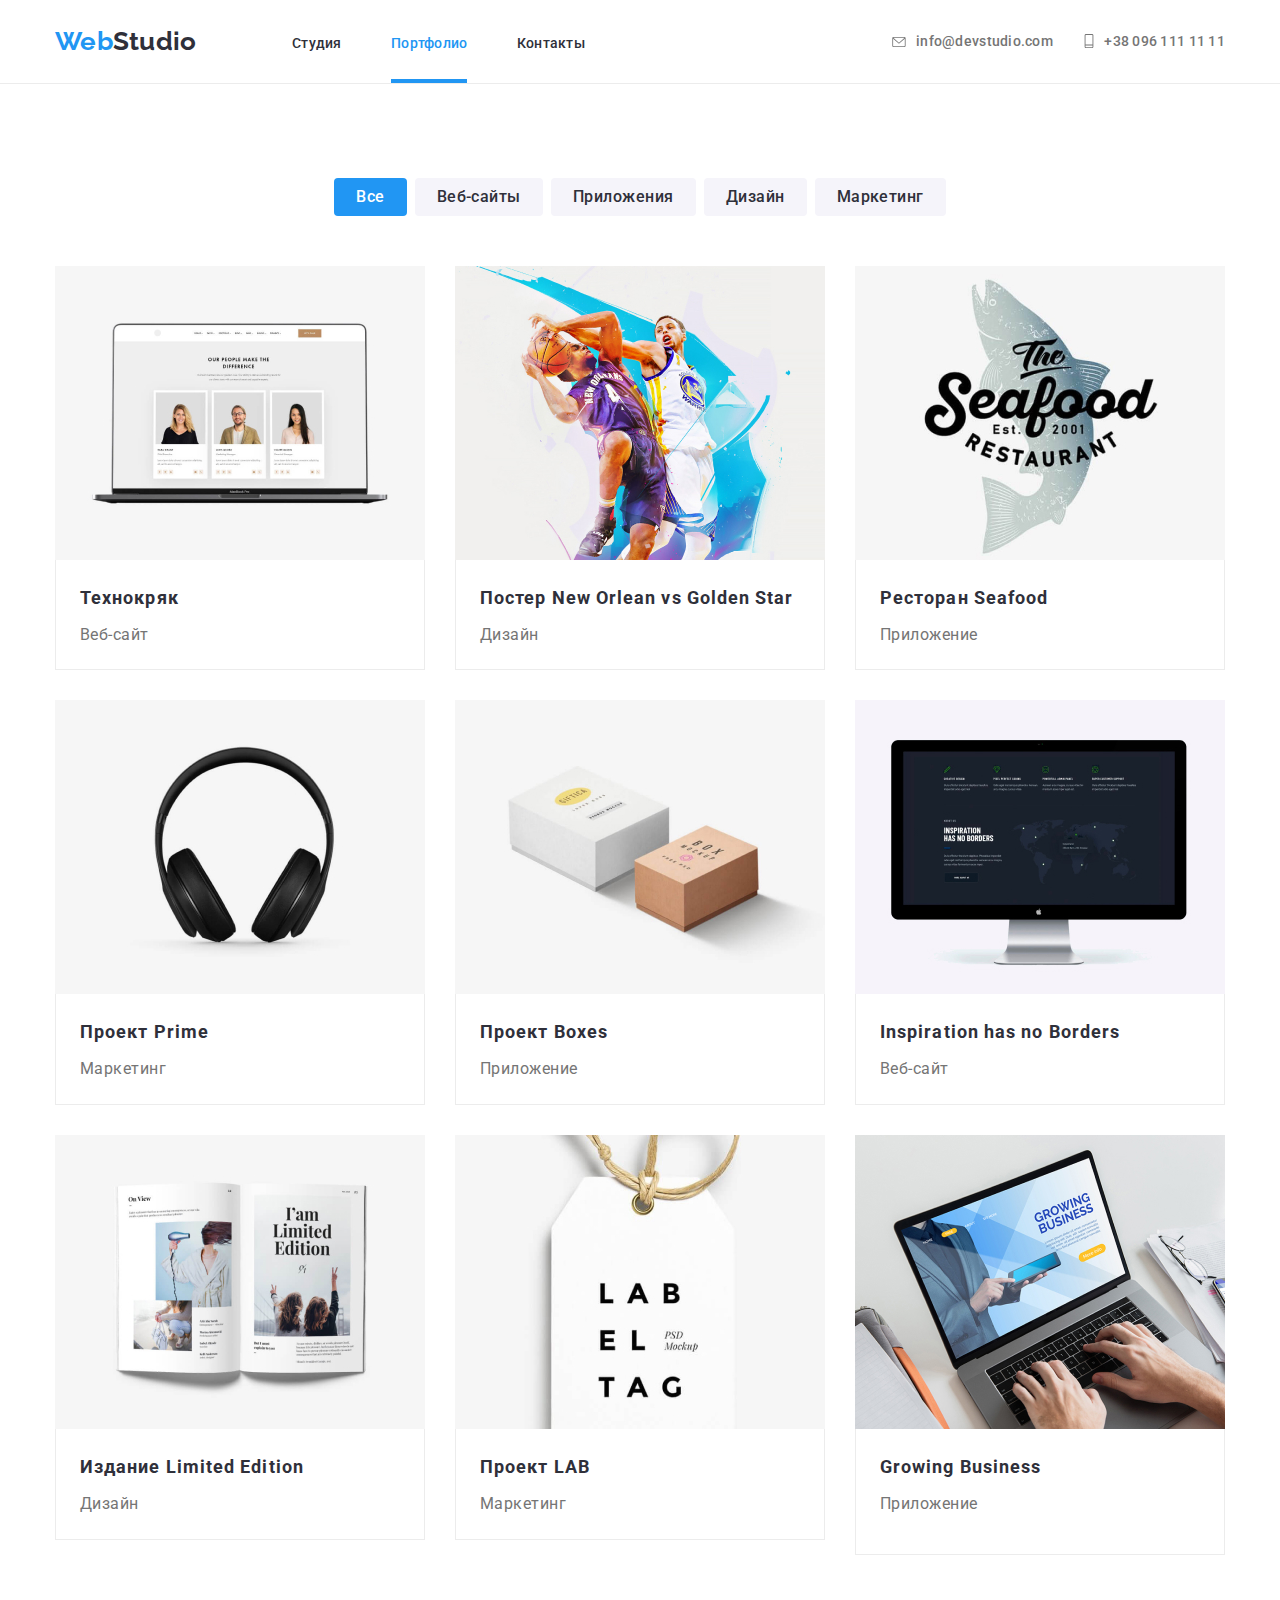
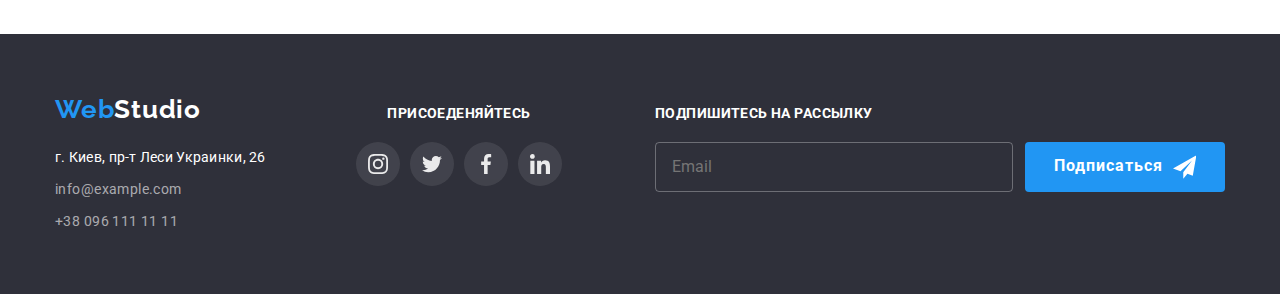
==== commit 2beca499: "without not last child" ====
--- a/portfolio.html
+++ b/portfolio.html
@@ -64,19 +64,19 @@
                                          
                 <ul class="mobile-menu-list list">
                   <li class="mobile-menu-item">
-                    <a class="mobile-menu-link link" href="" rel="noopener noreferrer" aria-label="иконка Instagram">Instagram</a>
+                    <a class="mobile-menu-link link" href="##" rel="noopener noreferrer" aria-label="иконка Instagram">Instagram</a>
                   </li>
                         
                   <li class="mobile-menu-item">
-                    <a class="mobile-menu-link link" href="" rel="noopener noreferrer" aria-label="иконка Twitter">Twitter</a>
+                    <a class="mobile-menu-link link" href="##" rel="noopener noreferrer" aria-label="иконка Twitter">Twitter</a>
                   </li>
                         
                   <li class="mobile-menu-item">
-                    <a class="mobile-menu-link link" href="" rel="noopener noreferrer" aria-label="иконка Facebook">Facebook</a>
+                    <a class="mobile-menu-link link" href="##" rel="noopener noreferrer" aria-label="иконка Facebook">Facebook</a>
                   </li>
                         
                   <li class="mobile-menu-item">
-                    <a class="mobile-menu-link link" href="" rel="noopener noreferrer" aria-label="иконка linkedin">linkedin</a>
+                    <a class="mobile-menu-link link" href="##" rel="noopener noreferrer" aria-label="иконка linkedin">linkedin</a>
                   </li>
                 </ul>
               </div>
@@ -115,7 +115,6 @@
 
                               <!-- Progects -->
 
-            <div class="priojects__container">
               <ul class="projects list">
                 <li class="projects__item">
                   <a class="projects__link" href="##">
@@ -413,8 +412,7 @@
                     </div>
                   </a>
                 </li>
-              </ul>
-            </div>
+              </ul>       
           </div>
         </section>
       </main>
@@ -450,19 +448,19 @@
                         
               <ul class="footer-socials__list">
                 <li class="footer-socials__item">
-                  <a class="footer-socials__link" href="" target="_blank" rel="noopener noreferrer" aria-label="иконка instagram"><svg class="footer-socials__icon" width="20" height="20"><use href="./images/sprite.svg#instagram"></use></svg></a>
+                  <a class="footer-socials__link" href="##" target="_blank" rel="noopener noreferrer" aria-label="иконка instagram"><svg class="footer-socials__icon" width="20" height="20"><use href="./images/sprite.svg#instagram"></use></svg></a>
                 </li>
                         
                 <li class="footer-socials__item">
-                  <a class="footer-socials__link" href="" target="_blank" rel="noopener noreferrer" aria-label="иконка twitter"><svg class="footer-socials__icon" width="20" height="20"><use href="./images/sprite.svg#twitter"></use></svg></a>
+                  <a class="footer-socials__link" href="##" target="_blank" rel="noopener noreferrer" aria-label="иконка twitter"><svg class="footer-socials__icon" width="20" height="20"><use href="./images/sprite.svg#twitter"></use></svg></a>
                 </li>
                         
                 <li class="footer-socials__item">
-                  <a class="footer-socials__link" href="" target="_blank" rel="noopener noreferrer" aria-label="иконка facebook"><svg class="footer-socials__icon" width="20" height="20"><use href="./images/sprite.svg#facebook"></use></svg></a>
+                  <a class="footer-socials__link" href="##" target="_blank" rel="noopener noreferrer" aria-label="иконка facebook"><svg class="footer-socials__icon" width="20" height="20"><use href="./images/sprite.svg#facebook"></use></svg></a>
                 </li>
                         
                 <li class="footer-socials__item">
-                  <a class="footer-socials__link" href="" target="_blank" rel="noopener noreferrer" aria-label="иконка linkedin"><svg class="footer-socials__icon" width="20" height="20"><use href="./images/sprite.svg#linkedin"></use></svg></a>
+                  <a class="footer-socials__link" href="##" target="_blank" rel="noopener noreferrer" aria-label="иконка linkedin"><svg class="footer-socials__icon" width="20" height="20"><use href="./images/sprite.svg#linkedin"></use></svg></a>
                 </li>
               </ul>
             </div>
--- a/css/main.min.css
+++ b/css/main.min.css
@@ -3,5 +3,5 @@
  Consolas,  'Liberation Mono',  Menlo,- monospace;font-size:1em}small{font-size:80%}sub,sup{font-size:75%;line-height:0;position:relative;vertical-align:baseline}sub{bottom:-0.25em}sup{top:-0.5em}table{text-indent:0;border-color:inherit}button,input,optgroup,select,textarea{font-family:inherit;font-size:100%;line-height:1.15;margin:0}button,select{text-transform:none}button,[type='button'],[type='reset'],[type='submit']{-webkit-appearance:button}::-moz-focus-inner{border-style:none;padding:0}:-moz-focusring{outline:1px dotted ButtonText}:-moz-ui-invalid{box-shadow:none}legend{padding:0}progress{vertical-align:baseline}::-webkit-inner-spin-button,::-webkit-outer-spin-button{height:auto}[type='search']{-webkit-appearance:textfield;outline-offset:-2px}::-webkit-search-decoration{-webkit-appearance:none}::-webkit-file-upload-button{-webkit-appearance:button;font:inherit}summary{display:list-item}.visually-hidden{position:fixed;-webkit-transform:scale(0);transform:scale(0)}body{font-family:'Roboto', 'Sans-Serif';font-size:14px;letter-spacing:0.02em;color:#757575;background-color:#fff}body.modal-open{overflow:hidden}.container{padding-left:15px;padding-right:15px;margin-left:auto;margin-right:auto}@media screen and (min-width: 480px){.container{width:480px}}@media screen and (min-width: 768px){.container{width:768px}}@media screen and (min-width: 1200px){.container{width:1200px}}.section{padding-top:60px;padding-bottom:60px}@media screen and (min-width: 1200px){.section{padding-top:94px;padding-bottom:94px}}.section-title{font-weight:700;font-size:36px;line-height:1.2;letter-spacing:0.03em;text-align:center;margin-bottom:30px;color:#2F303A}@media screen and (min-width: 1200px){.section-title{margin-bottom:50px}}h1,h2,h3,h4,h5,h6,p{margin:0}.list{list-style:none;margin:0;padding:0}.link{text-decoration:none}img{display:block;max-width:100%;height:auto}.header{position:relative;border-bottom:#ECECEC solid 1px}@media screen and (min-width: 768px){.header{margin-left:auto;margin-right:auto}}.header-container{display:-webkit-box;display:-ms-flexbox;display:flex;-webkit-box-align:center;-ms-flex-align:center;align-items:center;-webkit-box-pack:justify;-ms-flex-pack:justify;justify-content:space-between;margin-top:0}.header-logo{font-family:'Raleway', 'Sans-Serif';font-weight:700;font-size:24px;line-height:1.2;padding:16px 0;display:block;color:#2196F3}@media screen and (min-width: 768px){.header-logo{padding:26px 0;margin-right:88px}}@media screen and (min-width: 1200px){.header-logo{font-size:26px;padding:26px 0;margin-right:93px}}.header-logo__color{color:#2F303A}@media screen and (max-width: 767px){.header-contacts{display:-webkit-box;display:-ms-flexbox;display:flex;-webkit-box-orient:vertical;-webkit-box-direction:reverse;-ms-flex-direction:column-reverse;flex-direction:column-reverse;margin-bottom:64px;-webkit-box-pack:start;-ms-flex-pack:start;justify-content:flex-start;-webkit-box-align:start;-ms-flex-align:start;align-items:flex-start;width:100%}}@media screen and (min-width: 1200px){.header-contacts{-webkit-box-pack:justify;-ms-flex-pack:justify;justify-content:space-between;display:-webkit-box;display:-ms-flexbox;display:flex;-webkit-box-orient:horizontal;-webkit-box-direction:normal;-ms-flex-direction:row;flex-direction:row;width:333px}}.header-contacts__list{display:-webkit-box;display:-ms-flexbox;display:flex;-webkit-box-align:center;-ms-flex-align:center;align-items:center}@media screen and (max-width: 767px){.header-contacts__list{margin-bottom:0}.header-contacts__list:last-child{margin-bottom:32px}}@media screen and (min-width: 768px){.header-contacts__list{margin-bottom:10px}.header-contacts__list:last-child{margin-bottom:0}}@media screen and (min-width: 1200px){.header-contacts__list{margin-bottom:0}}.header-contacts__link--mail{font-weight:500;font-size:24px;line-height:1.2;letter-spacing:0.02em;text-decoration:none;display:-webkit-box;display:-ms-flexbox;display:flex;-webkit-box-align:center;-ms-flex-align:center;align-items:center;-webkit-box-pack:center;-ms-flex-pack:center;justify-content:center;color:#757575}@media screen and (min-width: 768px){.header-contacts__link--mail{font-weight:500;font-size:12px;line-height:1.1;letter-spacing:0.02em;padding-top:21px;-webkit-transition-property:color;transition-property:color;-webkit-transition-duration:250ms;transition-duration:250ms;-webkit-transition-timing-function:cubic-bezier(0.4, 0, 0.2, 1);transition-timing-function:cubic-bezier(0.4, 0, 0.2, 1)}.header-contacts__link--mail:hover,.header-contacts__link--mail:focus{color:#2196F3}}@media screen and (min-width: 1200px){.header-contacts__link--mail{font-size:14px;padding-top:32px;padding-bottom:32px;margin-bottom:0}}.header-contacts__link--mobile{font-weight:500;font-size:34px;line-height:1.2;letter-spacing:0.02em;text-decoration:none;display:-webkit-box;display:-ms-flexbox;display:flex;-webkit-box-align:start;-ms-flex-align:start;align-items:flex-start;-webkit-box-pack:center;-ms-flex-pack:center;justify-content:center;color:#2196F3}@media screen and (max-width: 479px){.header-contacts__link--mobile{font-size:30px}}@media screen and (min-width: 768px){.header-contacts__link--mobile{font-weight:500;font-size:12px;line-height:1.1;padding-bottom:21px;color:#757575;-webkit-transition-property:color;transition-property:color;-webkit-transition-duration:250ms;transition-duration:250ms;-webkit-transition-timing-function:cubic-bezier(0.4, 0, 0.2, 1);transition-timing-function:cubic-bezier(0.4, 0, 0.2, 1)}.header-contacts__link--mobile:hover,.header-contacts__link--mobile:focus{color:#2196F3}}@media screen and (min-width: 1200px){.header-contacts__link--mobile{font-size:14px;padding-top:32px;padding-bottom:32px}}.header-contacts__icon{display:none}@media screen and (min-width: 768px){.header-contacts__icon{display:inline-block;margin-right:10px;-webkit-transition-property:fill;transition-property:fill;-webkit-transition-duration:250ms;transition-duration:250ms;-webkit-transition-timing-function:cubic-bezier(0.4, 0, 0.2, 1);transition-timing-function:cubic-bezier(0.4, 0, 0.2, 1);fill:currentColor}.header-contacts__icon:hover,.header-contacts__icon:focus{fill:#2196F3}}.header-socials{display:-webkit-box;display:-ms-flexbox;display:flex}@media screen and (min-width: 768px){.header-socials{display:none}}.header-socials__list{padding-left:10px;padding-right:10px;border-right:1px solid rgba(0,0,0,0.2)}.header-socials__list:first-child{padding-left:0}.header-socials__list:last-child{padding-right:0;border-right:0}.header-socials__link{font-weight:500;font-size:18px;line-height:1.2px;letter-spacing:0.02em;color:#2196F3}.nav__contacts{display:-webkit-box;display:-ms-flexbox;display:flex;-webkit-box-orient:vertical;-webkit-box-direction:normal;-ms-flex-direction:column;flex-direction:column;-webkit-box-flex:1;-ms-flex-positive:1;flex-grow:1;-webkit-box-pack:justify;-ms-flex-pack:justify;justify-content:space-between}@media screen and (max-width: 767px){.nav__contacts{height:614px}}@media screen and (min-width: 768px){.nav__contacts{-webkit-box-orient:horizontal;-webkit-box-direction:normal;-ms-flex-direction:row;flex-direction:row;height:100%;width:516px}}@media screen and (min-width: 1200px){.nav__contacts{-webkit-box-orient:horizontal;-webkit-box-direction:normal;-ms-flex-direction:row;flex-direction:row;width:933px}}.nav__list{display:-webkit-box;display:-ms-flexbox;display:flex;-webkit-box-orient:vertical;-webkit-box-direction:normal;-ms-flex-direction:column;flex-direction:column;-webkit-box-align:start;-ms-flex-align:start;align-items:flex-start}@media screen and (min-width: 768px){.nav__list{display:-webkit-box;display:-ms-flexbox;display:flex;-webkit-box-orient:horizontal;-webkit-box-direction:normal;-ms-flex-direction:row;flex-direction:row;-webkit-box-align:center;-ms-flex-align:center;align-items:center;-webkit-box-pack:justify;-ms-flex-pack:justify;justify-content:space-between;width:293px}}@media screen and (min-width: 1200px){.nav__list{width:293px}}.nav__item{margin:0;padding:0}@media screen and (max-width: 767px){.nav__item:not(:last-child){margin-bottom:32px}}.nav__link{font-weight:500;font-size:40px;line-height:1.2;letter-spacing:0.02em;text-decoration:none;-webkit-transition-property:color;transition-property:color;-webkit-transition-duration:250ms;transition-duration:250ms;-webkit-transition-timing-function:cubic-bezier(0.4, 0, 0.2, 1);transition-timing-function:cubic-bezier(0.4, 0, 0.2, 1);color:#2F303A}.nav__link:hover,.nav__link:focus{color:#2196F3}@media screen and (min-width: 768px){.nav__link{font-weight:500;font-size:14px;line-height:1.2;letter-spacing:0.02em;padding-top:32px;padding-bottom:32px}}.nav__link--active{position:relative;color:#2196F3}@media screen and (min-width: 768px){.nav__link--active::after{content:"";display:block;width:100%;height:4px;background-color:#2196F3;position:absolute;bottom:0;left:0}}@media screen and (min-width: 1200px){.nav__link--active::after{content:"";display:block;width:100%;height:4px;background-color:#2196F3;position:absolute;bottom:0;left:0}}.menu-container{display:none;position:fixed;top:0;left:0;margin-left:auto;background-color:#fff;padding:48px 15px 48px 40px;text-align:center;font-size:20px;margin-left:0}.menu-container.is-open{display:block}@media screen and (max-width: 767px){.menu-container{width:100%;height:100%;z-index:10}}@media screen and (min-width: 768px){.menu-container{position:static;padding:0;display:-webkit-box;display:-ms-flexbox;display:flex}}.menu-button{display:-webkit-inline-box;display:-ms-inline-flexbox;display:inline-flex;padding:12px 8px;border:0;line-height:0;background-color:transparent;width:40px;height:40px;z-index:20}@media screen and (min-width: 768px){.menu-button{display:none}}.menu-button:hover,.menu-button:focus{fill:#2196F3}.menu-button .icon-cross{display:none}.menu-button.is-open .icon-cross{display:block}.menu-button.is-open .icon-menu{display:none}.menu-button.is-open{left:88%}@media screen and (max-width: 767px){.menu-button.is-open{position:fixed}}@media screen and (min-width: 320px){.menu-button.is-open{position:fixed;left:83%}}@media screen and (min-width: 375px){.menu-button.is-open{left:85%}}@media screen and (min-width: 425px){.menu-button.is-open{left:87%}}@media screen and (min-width: 425px){.menu-button.is-open{left:89%}}.mobile-menu-list{display:-webkit-box;display:-ms-flexbox;display:flex;-ms-flex-wrap:wrap;flex-wrap:wrap;gap:10px;list-style-type:none}@media screen and (min-width: 768px){.mobile-menu-list{display:none}}.mobile-menu-item{padding-right:10px;border-right:1px solid rgba(33,33,33,0.2)}.mobile-menu-item:last-child{padding-right:0;border-right:0}.mobile-menu-link{font-weight:500;font-size:18px;line-height:1.22;letter-spacing:0.02em;color:#2196F3;text-decoration:none}.mobile-contacts{display:-webkit-box;display:-ms-flexbox;display:flex;-webkit-box-align:center;-ms-flex-align:center;align-items:center}@media screen and (max-width: 767px){.mobile-contacts{-webkit-box-orient:vertical;-webkit-box-direction:normal;-ms-flex-direction:column;flex-direction:column}}.hero-section{text-align:center;padding-top:118px;padding-bottom:118px;margin-left:auto;margin-right:auto;max-height:400px;background-color:#2F303A;background-image:-webkit-gradient(linear, left top, right top, from(rgba(47,48,58,0.4)), to(rgba(47,48,58,0.4))),url(..//images/hero/hero-img_sm.jpg);background-image:linear-gradient(to right, rgba(47,48,58,0.4), rgba(47,48,58,0.4)),url(..//images/hero/hero-img_sm.jpg);background-repeat:no-repeat;background-position:center;background-size:cover}@media (min-device-pixel-ratio: 2), (-webkit-min-device-pixel-ratio: 2), (min-resolution: 192dpi), (min-resolution: 2dppx){.hero-section{background-image:-webkit-gradient(linear, left top, right top, from(rgba(47,48,58,0.4)), to(rgba(47,48,58,0.4))),url(..//images/hero/hero-img_sm@2x.jpg);background-image:linear-gradient(to right, rgba(47,48,58,0.4), rgba(47,48,58,0.4)),url(..//images/hero/hero-img_sm@2x.jpg)}}@media screen and (min-width: 768px){.hero-section{max-width:768px;background-image:-webkit-gradient(linear, left top, right top, from(rgba(47,48,58,0.4)), to(rgba(47,48,58,0.4))),url(..//images/hero/hero-img_md.jpg);background-image:linear-gradient(to right, rgba(47,48,58,0.4), rgba(47,48,58,0.4)),url(..//images/hero/hero-img_md.jpg)}}@media screen and (min-width: 768px) and (min-device-pixel-ratio: 2), screen and (min-width: 768px) and (-webkit-min-device-pixel-ratio: 2), screen and (min-width: 768px) and (min-resolution: 192dpi), screen and (min-width: 768px) and (min-resolution: 2dppx){.hero-section{background-image:-webkit-gradient(linear, left top, right top, from(rgba(47,48,58,0.4)), to(rgba(47,48,58,0.4))),url(..//images/hero/hero-img_md@2x.jpg);background-image:linear-gradient(to right, rgba(47,48,58,0.4), rgba(47,48,58,0.4)),url(..//images/hero/hero-img_md@2x.jpg)}}@media screen and (min-width: 1200px){.hero-section{padding-top:200px;padding-bottom:200px;max-width:1600px;max-height:600px;background-image:-webkit-gradient(linear, left top, right top, from(rgba(47,48,58,0.4)), to(rgba(47,48,58,0.4))),url(..//images/hero/hero-img_lg.jpg);background-image:linear-gradient(to right, rgba(47,48,58,0.4), rgba(47,48,58,0.4)),url(..//images/hero/hero-img_lg.jpg)}}@media screen and (min-width: 1200px) and (min-device-pixel-ratio: 2), screen and (min-width: 1200px) and (-webkit-min-device-pixel-ratio: 2), screen and (min-width: 1200px) and (min-resolution: 192dpi), screen and (min-width: 1200px) and (min-resolution: 2dppx){.hero-section{background-image:-webkit-gradient(linear, left top, right top, from(rgba(47,48,58,0.4)), to(rgba(47,48,58,0.4))),url(..//images/hero/hero-img_lg@2x.jpg);background-image:linear-gradient(to right, rgba(47,48,58,0.4), rgba(47,48,58,0.4)),url(..//images/hero/hero-img_lg@2x.jpg)}}.slogan-container{display:-webkit-box;display:-ms-flexbox;display:flex;-webkit-box-orient:vertical;-webkit-box-direction:normal;-ms-flex-direction:column;flex-direction:column;-webkit-box-align:center;-ms-flex-align:center;align-items:center}.hero-section__slogan{font-family:'Roboto', 'Sans-Serif';font-style:normal;font-weight:900;font-size:26px;line-height:1.6;text-align:center;letter-spacing:0.06em;text-transform:uppercase;color:#fff;margin-bottom:30px;max-width:360px}@media screen and (min-width: 1200px){.hero-section__slogan{font-weight:900;font-size:44px;line-height:1.3;max-width:696px}}.footer-socials__list{list-style:none;display:-webkit-box;display:-ms-flexbox;display:flex;-webkit-box-pack:center;-ms-flex-pack:center;justify-content:center;-webkit-box-align:center;-ms-flex-align:center;align-items:center;padding-left:0;margin:0}.footer-socials__item:not(:last-child){margin-right:10px}.footer-socials__link{text-decoration:none;display:-webkit-box;display:-ms-flexbox;display:flex;-webkit-box-align:center;-ms-flex-align:center;align-items:center;-webkit-box-pack:center;-ms-flex-pack:center;justify-content:center;width:44px;height:44px;border-radius:50%;opacity:0.9;background-color:rgba(255,255,255,0.1);-webkit-transition-property:inherit;transition-property:inherit;-webkit-transition-duration:250ms;transition-duration:250ms;-webkit-transition-timing-function:cubic-bezier(0.4, 0, 0.2, 1);transition-timing-function:cubic-bezier(0.4, 0, 0.2, 1)}.footer-socials__link:hover,.footer-socials__link:focus{background-color:#2196F3;-webkit-filter:drop-shadow(0px 4px 4px rgba(0,0,0,0.25));filter:drop-shadow(0px 4px 4px rgba(0,0,0,0.25))}.footer-socials__icon{fill:#fff}.team__socials-list{list-style:none;display:-webkit-box;display:-ms-flexbox;display:flex;-webkit-box-pack:center;-ms-flex-pack:center;justify-content:center;-webkit-box-align:center;-ms-flex-align:center;align-items:center;padding-left:0}.team__socials-item:not(:last-child){margin-right:10px}.team__socials-link{text-decoration:none;display:-webkit-box;display:-ms-flexbox;display:flex;-webkit-box-align:center;-ms-flex-align:center;align-items:center;-webkit-box-pack:center;-ms-flex-pack:center;justify-content:center;width:44px;height:44px;background-color:#fff;border-radius:50%;-webkit-transition-property:inherit;transition-property:inherit;-webkit-transition-duration:250ms;transition-duration:250ms;-webkit-transition-timing-function:cubic-bezier(0.4, 0, 0.2, 1);transition-timing-function:cubic-bezier(0.4, 0, 0.2, 1)}.team__socials-link:hover,.team__socials-link:focus{background-color:#2196F3}.team__socials-link:hover .team__socials-icon,.team__socials-link:focus .team__socials-icon{fill:#fff}.team__socials-icon{fill:#AFB1B8}.backdrop{position:fixed;top:0;left:0;width:100%;height:100%;background-color:rgba(0,0,0,0.2);z-index:200;overflow-y:scroll;-webkit-transition-property:inherit;transition-property:inherit;-webkit-transition-duration:250ms;transition-duration:250ms;-webkit-transition-timing-function:cubic-bezier(0.4, 0, 0.2, 1);transition-timing-function:cubic-bezier(0.4, 0, 0.2, 1)}.backdrop.is-hidden{opacity:0;pointer-events:none;visibility:hidden}.modal-wrapper{padding:40px;position:absolute;top:50%;left:50%;-webkit-transform:translate(-50%, -50%);transform:translate(-50%, -50%);border-radius:4px;background-color:#fff;width:100%;z-index:100}@media screen and (max-width: 478px){.modal-wrapper{max-width:450px}}@media screen and (min-width: 480px){.modal-wrapper{max-width:450px}}@media screen and (min-width: 1200px){.modal-wrapper{max-width:528px}}.modal-wrapper__watchword{font-weight:700;font-size:20px;line-height:1.5;margin-bottom:12px;text-align:center;letter-spacing:0.03em;color:#212121;width:370px;text-align:center}@media screen and (max-width: 478px){.modal-wrapper__watchword{width:100%}}@media screen and (min-width: 1200px){.modal-wrapper__watchword{line-height:1.15;width:528px}}.modal-wrapper__list{display:-webkit-box;display:-ms-flexbox;display:flex;-webkit-box-orient:vertical;-webkit-box-direction:normal;-ms-flex-direction:column;flex-direction:column;text-align:left}.modal-wrapper__label{display:block;position:relative;margin-bottom:10px}.modal-wrapper__item{font-weight:400;font-size:12px;line-height:1.2;letter-spacing:0.01em;margin-bottom:4px;display:block}.modal-wrapper__input{font-family:'Roboto', 'Sans-Serif';font-size:14px;letter-spacing:0.02em;padding:11px 42px;height:40px;width:100%;display:block;outline:transparent;border:1px solid rgba(33,33,33,0.2);border-radius:4px;-webkit-transition-property:border;transition-property:border;-webkit-transition-duration:250ms;transition-duration:250ms;-webkit-transition-timing-function:cubic-bezier(0.4, 0, 0.2, 1);transition-timing-function:cubic-bezier(0.4, 0, 0.2, 1)}.modal-wrapper__input:hover,.modal-wrapper__input:focus{border:1px solid #2196F3}.modal-wrapper__icon{position:absolute;top:65%;left:12px;-webkit-transform:translateY(-50%);transform:translateY(-50%);-webkit-transition-property:fill;transition-property:fill;-webkit-transition-duration:250ms;transition-duration:250ms;-webkit-transition-timing-function:cubic-bezier(0.4, 0, 0.2, 1);transition-timing-function:cubic-bezier(0.4, 0, 0.2, 1);fill:#2F303A}.modal-wrapper__textlabel{display:block;margin-bottom:20px}.modal-wrapper__textarea{font-weight:400;font-size:12px;line-height:1.15;letter-spacing:0.01em;height:120px;width:100%;padding:12px 16px;display:block;resize:none;outline:transparent;border:1px solid rgba(33,33,33,0.2);border-radius:4px;-webkit-transition-property:color;transition-property:color;-webkit-transition-duration:250ms;transition-duration:250ms;-webkit-transition-timing-function:cubic-bezier(0.4, 0, 0.2, 1);transition-timing-function:cubic-bezier(0.4, 0, 0.2, 1)}.modal-wrapper__input:hover ~ .modal-wrapper__icon,.modal-wrapper__input:focus ~ .modal-wrapper__icon{fill:#2196F3}.modal-wrapper__textarea:hover,.modal-wrapper__textarea:focus{border:1px solid #2196F3}.modal-wrapper__agreement{position:relative;margin-bottom:30px}.phrase{position:relative;display:block;margin-left:33px}.checkbox{position:absolute;margin-left:12px}.checkbox:checked+.custom-checkbox .custom-checkbox-icon{opacity:1}.checkbox:checked+.custom-checkbox{background-color:#2196F3;fill:#fff}.checkbox:focus+.custom-checkbox,.checkbox:hover+.custom-checkbox{border:1px solid #2196F3;outline:2px solid #2196F3}.agreement-form-group{font-weight:400;font-size:12px;line-height:1.1;letter-spacing:0.03em;display:-webkit-box;display:-ms-flexbox;display:flex;-webkit-box-align:center;-ms-flex-align:center;align-items:center}.agreement-phrase{color:#2196F3;-webkit-text-decoration-line:underline;text-decoration-line:underline}.custom-checkbox{position:absolute;content:'';top:0px;left:10px;width:16px;height:15px;display:-webkit-box;display:-ms-flexbox;display:flex;-webkit-box-align:center;-ms-flex-align:center;align-items:center;-webkit-box-pack:center;-ms-flex-pack:center;justify-content:center;border-radius:2px;outline:2px solid #2F303A;-webkit-transition:background-color 250ms cubic-bezier(0.4, 0, 0.2, 1);transition:background-color 250ms cubic-bezier(0.4, 0, 0.2, 1);-webkit-transition:fill 250ms cubic-bezier(0.4, 0, 0.2, 1);transition:fill 250ms cubic-bezier(0.4, 0, 0.2, 1)}.custom-checkbox-icon{cursor:pointer;opacity:0;-webkit-transition:opacity 250ms cubic-bezier(0.4, 0, 0.2, 1);transition:opacity 250ms cubic-bezier(0.4, 0, 0.2, 1)}.features{padding-top:60px;padding-bottom:60px}@media screen and (min-width: 1200px){.features{padding-top:94px;padding-bottom:94px}}.features__container{background:#F5F4FA;border-radius:4px;margin-bottom:30px;max-width:450px;height:120px;display:-webkit-box;display:-ms-flexbox;display:flex;-webkit-box-align:center;-ms-flex-align:center;align-items:center;-webkit-box-pack:center;-ms-flex-pack:center;justify-content:center}@media screen and (min-width: 768px){.features__container{max-width:354px}}@media screen and (min-width: 1200px){.features__container{max-width:270px}}.features__list{display:-webkit-box;display:-ms-flexbox;display:flex;-webkit-box-orient:vertical;-webkit-box-direction:normal;-ms-flex-direction:column;flex-direction:column;margin:-15px}@media screen and (min-width: 768px){.features__list{-webkit-box-orient:horizontal;-webkit-box-direction:normal;-ms-flex-direction:row;flex-direction:row;-ms-flex-wrap:wrap;flex-wrap:wrap;-webkit-box-pack:center;-ms-flex-pack:center;justify-content:center}}.features__item{max-width:450px;margin:15px}@media screen and (min-width: 768px){.features__item{max-width:354px}}@media screen and (min-width: 1200px){.features__item{max-width:270px}}.features__subtitle{font-weight:700;font-size:14px;line-height:1.15;letter-spacing:0.03em;text-align:center;text-decoration:none;text-transform:uppercase;max-width:450px;margin-bottom:10px;color:#2F303A}@media screen and (min-width: 768px){.features__subtitle{max-width:354px;text-align:left}}@media screen and (min-width: 1200px){.features__subtitle{max-width:270px}}.features__paragraph{font-weight:400;font-size:13px;line-height:1.7;letter-spacing:0.04em;max-width:450px}@media screen and (min-width: 768px){.features__paragraph{max-width:354px}}@media screen and (min-width: 1200px){.features__paragraph{max-width:270px}}.services{padding-top:0;display:none}@media screen and (min-width: 1200px){.services{display:block}}.services__list{display:-webkit-box;display:-ms-flexbox;display:flex;padding-left:0}.services__item{position:relative;display:block;margin-right:30px}.services__item:last-child{margin:0}.services__image{display:block}.servises__description{position:absolute;bottom:0px;left:0;display:-webkit-box;display:-ms-flexbox;display:flex;-webkit-box-align:center;-ms-flex-align:center;align-items:center;-webkit-box-pack:center;-ms-flex-pack:center;justify-content:center;width:100%;height:70px;background-color:rgba(47,48,58,0.8)}.services__paragraph{font-weight:700;line-height:16px;letter-spacing:0.03em;color:#fff}.team-section{background-color:#F5F4FA}.team__list{display:-webkit-box;display:-ms-flexbox;display:flex;-webkit-box-orient:vertical;-webkit-box-direction:normal;-ms-flex-direction:column;flex-direction:column;text-align:center;margin:-15px}@media screen and (min-width: 768px){.team__list{-webkit-box-orient:horizontal;-webkit-box-direction:normal;-ms-flex-direction:row;flex-direction:row;-ms-flex-wrap:wrap;flex-wrap:wrap;-webkit-box-pack:center;-ms-flex-pack:center;justify-content:center}}.team__block{background-color:#fff;max-width:452px;-webkit-box-shadow:0px 4px 4px rgba(0,0,0,0.25);box-shadow:0px 4px 4px rgba(0,0,0,0.25);margin:15px}@media screen and (min-width: 768px){.team__block{max-width:354px;margin-right:15px;margin-left:15px}}@media screen and (min-width: 1200px){.team__block{max-width:270px}}.team-photo{max-width:450px}@media screen and (min-width: 768px){.team-photo{max-width:354px}}@media screen and (min-width: 1200px){.team-photo{max-width:270px}}.team__card{padding:30px 32px}@media screen and (min-width: 768px){.team__card{max-width:354px}}@media screen and (min-width: 1200px){.team__card{max-width:270px}}.team__name{font-size:16px;line-height:1.2;letter-spacing:0.03em;text-align:center;margin-bottom:10px;color:#2F303A}.team__position{font-size:16px;line-height:1.2;letter-spacing:0.03em;margin-bottom:16px;text-align:center}.footer{padding-top:60px;padding-bottom:60px;background-color:#2F303A}.footer-contanier{display:-webkit-box;display:-ms-flexbox;display:flex;-webkit-box-orient:vertical;-webkit-box-direction:normal;-ms-flex-direction:column;flex-direction:column;-webkit-box-align:center;-ms-flex-align:center;align-items:center;-webkit-box-pack:center;-ms-flex-pack:center;justify-content:center}@media screen and (min-width: 1200px) and (max-width: 2560px){.footer-contanier{-webkit-box-orient:horizontal;-webkit-box-direction:normal;-ms-flex-direction:row;flex-direction:row;-webkit-box-align:baseline;-ms-flex-align:baseline;align-items:baseline;-webkit-box-pack:justify;-ms-flex-pack:justify;justify-content:space-between}}.footer__tablet-invite{margin-bottom:60px;display:-webkit-box;display:-ms-flexbox;display:flex;-webkit-box-orient:vertical;-webkit-box-direction:normal;-ms-flex-direction:column;flex-direction:column;-webkit-box-align:baseline;-ms-flex-align:baseline;align-items:baseline;-ms-flex-pack:distribute;justify-content:space-around}@media screen and (min-width: 768px) and (max-width: 1199px){.footer__tablet-invite{width:603px;-webkit-box-pack:justify;-ms-flex-pack:justify;justify-content:space-between}}@media screen and (min-width: 768px){.footer__tablet-invite{display:-webkit-box;display:-ms-flexbox;display:flex;-webkit-box-orient:horizontal;-webkit-box-direction:normal;-ms-flex-direction:row;flex-direction:row;-webkit-box-align:baseline;-ms-flex-align:baseline;align-items:baseline;margin-bottom:60px}}@media screen and (min-width: 1200px) and (max-width: 2560px){.footer__tablet-invite{width:507px;-webkit-box-pack:justify;-ms-flex-pack:justify;justify-content:space-between;margin-bottom:0}}.footer__adress-group{display:-webkit-box;display:-ms-flexbox;display:flex;-webkit-box-orient:vertical;-webkit-box-direction:normal;-ms-flex-direction:column;flex-direction:column;-webkit-box-align:center;-ms-flex-align:center;align-items:center;margin-bottom:60px}@media screen and (min-width: 768px){.footer__adress-group{margin-bottom:0}}@media screen and (min-width: 1200px){.footer__adress-group{-webkit-box-align:start;-ms-flex-align:start;align-items:flex-start}}.footer__logo{font-family:'Raleway', 'Sans-Serif';font-weight:700;font-size:24px;line-height:1.16;letter-spacing:0.03em;color:#2196F3;margin-bottom:20px}@media screen and (min-width: 1200px){.footer__logo{font-size:26px;line-height:1.19}}.footer__logo-color{color:#fff}.footer__adress{font-style:normal;line-height:24px;margin-bottom:8px;display:block;color:#fff}@media screen and (min-width: 1200px){.footer__adress{margin-bottom:9px}}.footer__list{font-size:14px;line-height:1.7;letter-spacing:0.03em;font-style:normal;list-style:none;display:-webkit-box;display:-ms-flexbox;display:flex;-webkit-box-orient:vertical;-webkit-box-direction:normal;-ms-flex-direction:column;flex-direction:column;-webkit-box-align:center;-ms-flex-align:center;align-items:center;margin:0;padding:0}@media screen and (min-width: 1200px){.footer__list{-webkit-box-align:start;-ms-flex-align:start;align-items:flex-start}}.footer__adress-item{margin-bottom:8px}.footer__adress-item:last-child{margin-bottom:0}@media screen and (min-width: 1200px){.footer__adress-item{margin-bottom:9px}.footer__adress-item:last-child{margin-bottom:0}}.footer__link{font-size:14px;line-height:1.7;letter-spacing:0.03em;-webkit-transition-property:inherit;transition-property:inherit;-webkit-transition-duration:250ms;transition-duration:250ms;-webkit-transition-timing-function:cubic-bezier(0.4, 0, 0.2, 1);transition-timing-function:cubic-bezier(0.4, 0, 0.2, 1);color:rgba(255,255,255,0.6)}.footer__link:hover,.footer__link:focus{color:#2196F3}.footer__invite-container{text-align:center}.footer__heading{font-weight:700;font-size:14px;line-height:1.14;text-align:center;letter-spacing:0.03em;text-transform:uppercase;display:-webkit-box;display:-ms-flexbox;display:flex;-webkit-box-orient:vertical;-webkit-box-direction:normal;-ms-flex-direction:column;flex-direction:column;-ms-flex-wrap:nowrap;flex-wrap:nowrap;margin-top:0;margin-bottom:20px;color:#fff}@media screen and (min-width: 1200px){.footer__heading{margin-left:0;margin-right:0}}.footer__msg-container{display:-webkit-box;display:-ms-flexbox;display:flex;-webkit-box-orient:vertical;-webkit-box-direction:normal;-ms-flex-direction:column;flex-direction:column;-webkit-box-align:center;-ms-flex-align:center;align-items:center}@media screen and (min-width: 1200px){.footer__msg-container{display:-webkit-box;display:-ms-flexbox;display:flex;-webkit-box-align:start;-ms-flex-align:start;align-items:flex-start}}.footer__msg-form{display:-webkit-box;display:-ms-flexbox;display:flex;-webkit-box-orient:vertical;-webkit-box-direction:normal;-ms-flex-direction:column;flex-direction:column;-webkit-box-align:center;-ms-flex-align:center;align-items:center;color:rgba(255,255,255,0.6)}@media screen and (max-width: 479px){.footer__msg-form{width:100%}}@media screen and (min-width: 1200px){.footer__msg-form{display:-webkit-box;display:-ms-flexbox;display:flex;-webkit-box-align:start;-ms-flex-align:start;align-items:flex-start;-webkit-box-orient:horizontal;-webkit-box-direction:normal;-ms-flex-direction:row;flex-direction:row}}.footer__label{font-weight:400;font-size:16px;line-height:1.43;-webkit-box-align:center;-ms-flex-align:center;align-items:center;letter-spacing:0.03em;display:-webkit-box;display:-ms-flexbox;display:flex;color:rgba(255,255,255,0.6)}.footer__input{font-weight:400;font-size:16px;line-height:1.43;padding-left:16px;width:450px;height:50px;margin-bottom:20px;display:-webkit-box;display:-ms-flexbox;display:flex;-webkit-box-align:center;-ms-flex-align:center;align-items:center;border:1px solid rgba(255,255,255,0.3);-webkit-filter:drop-shadow(0px 4px 4px 0px 4px 4px rgba(0,0,0,0.15));filter:drop-shadow(0px 4px 4px 0px 4px 4px rgba(0,0,0,0.15));border-radius:4px;color:rgba(255,255,255,0.6);background-color:transparent}@media screen and (max-width: 478px){.footer__input{width:100%}}@media screen and (min-width: 768px){.footer__input{width:358px}}@media screen and (min-width: 1200px){.footer__input{width:358px;margin-right:12px;margin-bottom:0}}.portfolio{padding-top:60px;padding-bottom:60px}@media screen and (min-width: 1200px){.portfolio{padding-top:94px;padding-bottom:94px}}.portfolio__btn-list{display:-webkit-box;display:-ms-flexbox;display:flex;-ms-flex-wrap:wrap;flex-wrap:wrap;margin-bottom:25px}@media screen and (min-width: 768px){.portfolio__btn-list{-webkit-box-pack:center;-ms-flex-pack:center;justify-content:center;margin-bottom:30px}}@media screen and (min-width: 1200px){.portfolio__btn-list{margin-bottom:50px}}.portfolio__item{-webkit-box-align:center;-ms-flex-align:center;align-items:center;margin-bottom:15px;margin-right:8px}.portfolio__item:last-child{margin-right:0}@media screen and (min-width: 768px){.portfolio__item{margin-bottom:0}}.filter-btn-container:last-child{margin-right:0}@media screen and (min-width: 768px){.projects{margin:-15px}}@media screen and (min-width: 768px){.projects{display:-webkit-box;display:-ms-flexbox;display:flex;-ms-flex-wrap:wrap;flex-wrap:wrap}}.projects__item{margin-bottom:30px}.projects__item:hover,.projects__item:focus{-webkit-box-shadow:0px 4px 4px rgba(0,0,0,0.25);box-shadow:0px 4px 4px rgba(0,0,0,0.25)}@media screen and (min-width: 768px){.projects__item{margin:15px}}.projects__link{display:block;max-width:450px;list-style:none;text-decoration:none;height:100%;display:-webkit-box;display:-ms-flexbox;display:flex;-webkit-box-orient:vertical;-webkit-box-direction:normal;-ms-flex-direction:column;flex-direction:column;-webkit-transition-property:-webkit-box-shadow;transition-property:-webkit-box-shadow;transition-property:box-shadow;transition-property:box-shadow, -webkit-box-shadow;-webkit-transition-duration:250ms;transition-duration:250ms;-webkit-transition-timing-function:cubic-bezier(0.4, 0, 0.2, 1);transition-timing-function:cubic-bezier(0.4, 0, 0.2, 1);overflow:hidden}.projects__link:hover,.projects__link:focus{-webkit-box-shadow:0px 4px 4px rgba(0,0,0,0.25);box-shadow:0px 4px 4px rgba(0,0,0,0.25)}@media screen and (min-width: 768px){.projects__link{max-width:354px}}@media screen and (min-width: 1200px){.projects__link{max-width:370px}}.projects__overlay{position:relative;overflow:hidden}.projects__overlay::before{position:absolute;display:block;content:"";width:100%;height:101%;background-color:rgba(33,150,243,0.9);-webkit-transition-property:-webkit-transform;transition-property:-webkit-transform;transition-property:transform;transition-property:transform, -webkit-transform;-webkit-transform:translateY(100%);transform:translateY(100%);-webkit-transition:opacity 250ms cubic-bezier(0.4, 0, 0.2, 1),-webkit-transform 250ms cubic-bezier(0.4, 0, 0.2, 1);transition:opacity 250ms cubic-bezier(0.4, 0, 0.2, 1),-webkit-transform 250ms cubic-bezier(0.4, 0, 0.2, 1);transition:transform 250ms cubic-bezier(0.4, 0, 0.2, 1),opacity 250ms cubic-bezier(0.4, 0, 0.2, 1);transition:transform 250ms cubic-bezier(0.4, 0, 0.2, 1),opacity 250ms cubic-bezier(0.4, 0, 0.2, 1),-webkit-transform 250ms cubic-bezier(0.4, 0, 0.2, 1)}.projects__overlay-text{font-size:18px;line-height:1.5;letter-spacing:0.03em;color:#fff;padding-left:24px;padding-right:24px;position:absolute;top:50%;left:50%;display:block;width:100%;height:140px;overflow:scroll;-webkit-transform:translate(-50%, 125%);transform:translate(-50%, 125%);-webkit-transition-property:-webkit-transform;transition-property:-webkit-transform;transition-property:transform;transition-property:transform, -webkit-transform;-webkit-transition:opacity 250ms cubic-bezier(0.4, 0, 0.2, 1),-webkit-transform 250ms cubic-bezier(0.4, 0, 0.2, 1);transition:opacity 250ms cubic-bezier(0.4, 0, 0.2, 1),-webkit-transform 250ms cubic-bezier(0.4, 0, 0.2, 1);transition:transform 250ms cubic-bezier(0.4, 0, 0.2, 1),opacity 250ms cubic-bezier(0.4, 0, 0.2, 1);transition:transform 250ms cubic-bezier(0.4, 0, 0.2, 1),opacity 250ms cubic-bezier(0.4, 0, 0.2, 1),-webkit-transform 250ms cubic-bezier(0.4, 0, 0.2, 1)}@media screen and (min-width: 768px){.projects__overlay-text{width:100%;height:168px}}@media screen and (min-width: 1200px){.projects__overlay-text{width:100%}}.projects__link:focus .projects__overlay-text,.projects__item:hover .projects__overlay-text{opacity:1;-webkit-transform:translate(-50%, -50%);transform:translate(-50%, -50%)}.projects__item:hover .projects__overlay::before,.projects__link:focus .projects__overlay::before{opacity:1;-webkit-transform:translateY(0);transform:translateY(0)}.projects__card{padding:20px 24px;border-left:#ECECEC solid 1px;border-right:#ECECEC solid 1px;border-bottom:#ECECEC solid 1px;max-width:450px;-webkit-box-flex:1;-ms-flex-positive:1;flex-grow:1}@media screen and (min-width: 768px){.projects__card{max-width:354px}}@media screen and (min-width: 1200px){.projects__card{max-width:370px}}.projects__customer{font-weight:700;font-size:18px;line-height:2;letter-spacing:0.06em;margin-bottom:4px;color:#2F303A}.projects__description{font-size:16px;line-height:1.85;letter-spacing:0.03em;color:#757575}.submit-btn{font-style:normal;font-weight:700;font-size:16px;line-height:30px;letter-spacing:0.06em;padding:10px 56px;margin-left:auto;margin-right:auto;display:-webkit-box;display:-ms-flexbox;display:flex;cursor:pointer;border:none;border-radius:4px;-webkit-box-shadow:0px 4px 4px rgba(0,0,0,0.15);box-shadow:0px 4px 4px rgba(0,0,0,0.15);color:#fff;background-color:#2196F3;-webkit-transition-property:inherit;transition-property:inherit;-webkit-transition-duration:250ms;transition-duration:250ms;-webkit-transition-timing-function:cubic-bezier(0.4, 0, 0.2, 1);transition-timing-function:cubic-bezier(0.4, 0, 0.2, 1)}.modal-btn{position:absolute;top:8px;right:8px;width:30px;height:30px;padding:0;display:-webkit-box;display:-ms-flexbox;display:flex;-webkit-box-align:center;-ms-flex-align:center;align-items:center;-webkit-box-pack:center;-ms-flex-pack:center;justify-content:center;z-index:155;border:none;cursor:pointer;outline:transparent;border:1px solid rgba(0,0,0,0.1);border-radius:50%;background-color:#fff;-webkit-transition-property:color;transition-property:color;-webkit-transition-duration:250ms;transition-duration:250ms;-webkit-transition-timing-function:cubic-bezier(0.4, 0, 0.2, 1);transition-timing-function:cubic-bezier(0.4, 0, 0.2, 1)}.modal-btn:hover,.modal-btn:focus{border:1px solid #2196F3}.modal-btn-icon{position:relative;fill:#000000;z-index:151}.modal-btn:hover .modal-btn-icon,.modal-btn:focus .modal-btn-icon{fill:#2196F3}.hero-section__btn{font-family:'Roboto';font-style:normal;font-weight:700;font-size:16px;line-height:1.9;letter-spacing:0.06em;cursor:pointer;padding:10px 32px;border:none;border-radius:4px;-webkit-transition-property:inherit;transition-property:inherit;-webkit-transition-duration:250ms;transition-duration:250ms;-webkit-transition-timing-function:cubic-bezier(0.4, 0, 0.2, 1);transition-timing-function:cubic-bezier(0.4, 0, 0.2, 1);color:#fff;background-color:#2196F3;-webkit-box-shadow:0px 4px 4px rgba(0,0,0,0.15);box-shadow:0px 4px 4px rgba(0,0,0,0.15)}.portfolio__btn{font-family:'Roboto', 'Sans-Serif';font-weight:500;font-size:16px;line-height:1.6;border:0;border-radius:4px;letter-spacing:0.03em;text-align:center;cursor:pointer;padding:6px 22px 6px 22px;-webkit-transition-property:color,background-color,0px 4px 4px rgba(0,0,0,0.15);transition-property:color,background-color,0px 4px 4px rgba(0,0,0,0.15);-webkit-transition-duration:250ms;transition-duration:250ms;-webkit-transition-timing-function:cubic-bezier(0.4, 0, 0.2, 1);transition-timing-function:cubic-bezier(0.4, 0, 0.2, 1);color:#2F303A;background-color:#F5F4FA}.portfolio__btn:hover,.portfolio__btn:focus{-webkit-filter:drop-shadow(0px 4px 4px rgba(0,0,0,0.25));filter:drop-shadow(0px 4px 4px rgba(0,0,0,0.25));background-color:#2196F3;color:#fff}@media screen and (min-width: 768px){.portfolio__btn{margin-bottom:0}}.portfolio__sum-btn{font-family:'Roboto', 'Sans-Serif';font-weight:500;font-size:16px;line-height:1.6;border:0;border-radius:4px;letter-spacing:0.03em;text-align:center;cursor:pointer;padding:6px 22px 6px 22px;color:#fff;background-color:#2196F3}.portfolio__sum-btn:hover,.portfolio__sum-btn:focus{-webkit-filter:drop-shadow(0px 4px 4px rgba(0,0,0,0.25));filter:drop-shadow(0px 4px 4px rgba(0,0,0,0.25));background-color:#2196F3;color:#fff}@media screen and (min-width: 768px){.portfolio__sum-btn{margin-bottom:0}}.footer__btn{font-family:'Roboto', 'Sans-Serif';font-weight:700;font-size:16px;line-height:1.43;border:0;border-radius:4px;letter-spacing:0.06em;text-align:center;width:200px;height:50px;padding:11px 29px;cursor:pointer;display:-webkit-box;display:-ms-flexbox;display:flex;-webkit-box-align:center;-ms-flex-align:center;align-items:center;-webkit-box-pack:center;-ms-flex-pack:center;justify-content:center;-webkit-transition-property:inherit;transition-property:inherit;-webkit-transition-duration:250ms;transition-duration:250ms;-webkit-transition-timing-function:cubic-bezier(0.4, 0, 0.2, 1);transition-timing-function:cubic-bezier(0.4, 0, 0.2, 1);color:#fff;background-color:#2196F3}@media screen and (min-width: 1200px){.footer__btn{margin-left:auto}}.icon-send{fill:#fff;margin-left:10px}.customers__list{display:-webkit-box;display:-ms-flexbox;display:flex;-ms-flex-wrap:wrap;flex-wrap:wrap;-webkit-box-pack:center;-ms-flex-pack:center;justify-content:center;margin:-15px}.customers_item{margin:15px}.customers__link{width:210px;height:92px;margin:15px;display:-webkit-box;display:-ms-flexbox;display:flex;-webkit-box-pack:center;-ms-flex-pack:center;justify-content:center;-webkit-box-align:center;-ms-flex-align:center;align-items:center;outline:transparent;border:1px solid #AFB1B8;border-radius:4px;background-size:contain;background-repeat:no-repeat;background-position:center;fill:#AFB1B8;-webkit-transition-property:fill, border-color;transition-property:fill, border-color;-webkit-transition-duration:250ms;transition-duration:250ms;-webkit-transition-timing-function:cubic-bezier(0.4, 0, 0.2, 1);transition-timing-function:cubic-bezier(0.4, 0, 0.2, 1)}.customers__link:hover,.customers__link:focus{fill:#2196F3;border-color:#2196F3}@media screen and (min-width: 768px){.customers__link{width:226px}}@media screen and (min-width: 1200px){.customers__link{width:170px}}
+ monospace;font-size:1em}small{font-size:80%}sub,sup{font-size:75%;line-height:0;position:relative;vertical-align:baseline}sub{bottom:-0.25em}sup{top:-0.5em}table{text-indent:0;border-color:inherit}button,input,optgroup,select,textarea{font-family:inherit;font-size:100%;line-height:1.15;margin:0}button,select{text-transform:none}button,[type='button'],[type='reset'],[type='submit']{-webkit-appearance:button}::-moz-focus-inner{border-style:none;padding:0}:-moz-focusring{outline:1px dotted ButtonText}:-moz-ui-invalid{box-shadow:none}legend{padding:0}progress{vertical-align:baseline}::-webkit-inner-spin-button,::-webkit-outer-spin-button{height:auto}[type='search']{-webkit-appearance:textfield;outline-offset:-2px}::-webkit-search-decoration{-webkit-appearance:none}::-webkit-file-upload-button{-webkit-appearance:button;font:inherit}summary{display:list-item}.visually-hidden{position:fixed;-webkit-transform:scale(0);transform:scale(0)}body{font-family:'Roboto', 'Sans-Serif';font-size:14px;letter-spacing:0.02em;color:#757575;background-color:#fff}body.modal-open{overflow:hidden}.container{padding-left:15px;padding-right:15px;margin-left:auto;margin-right:auto}@media screen and (min-width: 480px){.container{width:480px}}@media screen and (min-width: 768px){.container{width:768px}}@media screen and (min-width: 1200px){.container{width:1200px}}.section{padding-top:60px;padding-bottom:60px}@media screen and (min-width: 1200px){.section{padding-top:94px;padding-bottom:94px}}.section-title{font-weight:700;font-size:36px;line-height:1.2;letter-spacing:0.03em;text-align:center;margin-bottom:30px;color:#2F303A}@media screen and (min-width: 1200px){.section-title{margin-bottom:50px}}h1,h2,h3,h4,h5,h6,p{margin:0}.list{list-style:none;margin:0;padding:0}.link{text-decoration:none}img{display:block;max-width:100%;height:auto}.header{position:relative;border-bottom:#ECECEC solid 1px}@media screen and (min-width: 768px){.header{margin-left:auto;margin-right:auto}}.header-container{display:-webkit-box;display:-ms-flexbox;display:flex;-webkit-box-align:center;-ms-flex-align:center;align-items:center;-webkit-box-pack:justify;-ms-flex-pack:justify;justify-content:space-between;margin-top:0}.header-logo{font-family:'Raleway', 'Sans-Serif';font-weight:700;font-size:24px;line-height:1.2;padding:16px 0;display:block;color:#2196F3}@media screen and (min-width: 768px){.header-logo{padding:26px 0;margin-right:88px}}@media screen and (min-width: 1200px){.header-logo{font-size:26px;padding:26px 0;margin-right:93px}}.header-logo__color{color:#2F303A}@media screen and (max-width: 767px){.header-contacts{display:-webkit-box;display:-ms-flexbox;display:flex;-webkit-box-orient:vertical;-webkit-box-direction:reverse;-ms-flex-direction:column-reverse;flex-direction:column-reverse;margin-bottom:64px;-webkit-box-pack:start;-ms-flex-pack:start;justify-content:flex-start;-webkit-box-align:start;-ms-flex-align:start;align-items:flex-start;width:100%}}@media screen and (min-width: 1200px){.header-contacts{-webkit-box-pack:justify;-ms-flex-pack:justify;justify-content:space-between;display:-webkit-box;display:-ms-flexbox;display:flex;-webkit-box-orient:horizontal;-webkit-box-direction:normal;-ms-flex-direction:row;flex-direction:row;width:333px}}.header-contacts__list{display:-webkit-box;display:-ms-flexbox;display:flex;-webkit-box-align:center;-ms-flex-align:center;align-items:center}@media screen and (max-width: 767px){.header-contacts__list{margin-bottom:0}.header-contacts__list:last-child{margin-bottom:32px}}@media screen and (min-width: 768px){.header-contacts__list{margin-bottom:10px}.header-contacts__list:last-child{margin-bottom:0}}@media screen and (min-width: 1200px){.header-contacts__list{margin-bottom:0}}.header-contacts__link--mail{font-weight:500;font-size:24px;line-height:1.2;letter-spacing:0.02em;text-decoration:none;display:-webkit-box;display:-ms-flexbox;display:flex;-webkit-box-align:center;-ms-flex-align:center;align-items:center;-webkit-box-pack:center;-ms-flex-pack:center;justify-content:center;color:#757575}@media screen and (min-width: 768px){.header-contacts__link--mail{font-weight:500;font-size:12px;line-height:1.1;letter-spacing:0.02em;padding-top:21px;-webkit-transition-property:color;transition-property:color;-webkit-transition-duration:250ms;transition-duration:250ms;-webkit-transition-timing-function:cubic-bezier(0.4, 0, 0.2, 1);transition-timing-function:cubic-bezier(0.4, 0, 0.2, 1)}.header-contacts__link--mail:hover,.header-contacts__link--mail:focus{color:#2196F3}}@media screen and (min-width: 1200px){.header-contacts__link--mail{font-size:14px;padding-top:32px;padding-bottom:32px;margin-bottom:0}}.header-contacts__link--mobile{font-weight:500;font-size:34px;line-height:1.2;letter-spacing:0.02em;text-decoration:none;display:-webkit-box;display:-ms-flexbox;display:flex;-webkit-box-align:start;-ms-flex-align:start;align-items:flex-start;-webkit-box-pack:center;-ms-flex-pack:center;justify-content:center;color:#2196F3}@media screen and (max-width: 479px){.header-contacts__link--mobile{font-size:30px}}@media screen and (min-width: 768px){.header-contacts__link--mobile{font-weight:500;font-size:12px;line-height:1.1;padding-bottom:21px;color:#757575;-webkit-transition-property:color;transition-property:color;-webkit-transition-duration:250ms;transition-duration:250ms;-webkit-transition-timing-function:cubic-bezier(0.4, 0, 0.2, 1);transition-timing-function:cubic-bezier(0.4, 0, 0.2, 1)}.header-contacts__link--mobile:hover,.header-contacts__link--mobile:focus{color:#2196F3}}@media screen and (min-width: 1200px){.header-contacts__link--mobile{font-size:14px;padding-top:32px;padding-bottom:32px}}.header-contacts__icon{display:none}@media screen and (min-width: 768px){.header-contacts__icon{display:inline-block;margin-right:10px;-webkit-transition-property:fill;transition-property:fill;-webkit-transition-duration:250ms;transition-duration:250ms;-webkit-transition-timing-function:cubic-bezier(0.4, 0, 0.2, 1);transition-timing-function:cubic-bezier(0.4, 0, 0.2, 1);fill:currentColor}.header-contacts__icon:hover,.header-contacts__icon:focus{fill:#2196F3}}.header-socials{display:-webkit-box;display:-ms-flexbox;display:flex}@media screen and (min-width: 768px){.header-socials{display:none}}.header-socials__list{padding-left:10px;padding-right:10px;border-right:1px solid rgba(0,0,0,0.2)}.header-socials__list:first-child{padding-left:0}.header-socials__list:last-child{padding-right:0;border-right:0}.header-socials__link{font-weight:500;font-size:18px;line-height:1.2px;letter-spacing:0.02em;color:#2196F3}.nav__contacts{display:-webkit-box;display:-ms-flexbox;display:flex;-webkit-box-orient:vertical;-webkit-box-direction:normal;-ms-flex-direction:column;flex-direction:column;-webkit-box-flex:1;-ms-flex-positive:1;flex-grow:1;-webkit-box-pack:justify;-ms-flex-pack:justify;justify-content:space-between}@media screen and (max-width: 767px){.nav__contacts{height:614px}}@media screen and (min-width: 768px){.nav__contacts{-webkit-box-orient:horizontal;-webkit-box-direction:normal;-ms-flex-direction:row;flex-direction:row;height:100%;width:516px}}@media screen and (min-width: 1200px){.nav__contacts{-webkit-box-orient:horizontal;-webkit-box-direction:normal;-ms-flex-direction:row;flex-direction:row;width:933px}}.nav__list{display:-webkit-box;display:-ms-flexbox;display:flex;-webkit-box-orient:vertical;-webkit-box-direction:normal;-ms-flex-direction:column;flex-direction:column;-webkit-box-align:start;-ms-flex-align:start;align-items:flex-start}@media screen and (min-width: 768px){.nav__list{display:-webkit-box;display:-ms-flexbox;display:flex;-webkit-box-orient:horizontal;-webkit-box-direction:normal;-ms-flex-direction:row;flex-direction:row;-webkit-box-align:center;-ms-flex-align:center;align-items:center;-webkit-box-pack:justify;-ms-flex-pack:justify;justify-content:space-between;width:293px}}@media screen and (min-width: 1200px){.nav__list{width:293px}}.nav__item{margin:0;padding:0}@media screen and (max-width: 767px){.nav__item:not(:last-child){margin-bottom:32px}}.nav__link{font-weight:500;font-size:40px;line-height:1.2;letter-spacing:0.02em;text-decoration:none;-webkit-transition-property:color;transition-property:color;-webkit-transition-duration:250ms;transition-duration:250ms;-webkit-transition-timing-function:cubic-bezier(0.4, 0, 0.2, 1);transition-timing-function:cubic-bezier(0.4, 0, 0.2, 1);color:#2F303A}.nav__link:hover,.nav__link:focus{color:#2196F3}@media screen and (min-width: 768px){.nav__link{font-weight:500;font-size:14px;line-height:1.2;letter-spacing:0.02em;padding-top:32px;padding-bottom:32px}}.nav__link--active{position:relative;color:#2196F3}@media screen and (min-width: 768px){.nav__link--active::after{content:"";display:block;width:100%;height:4px;background-color:#2196F3;position:absolute;bottom:0;left:0}}@media screen and (min-width: 1200px){.nav__link--active::after{content:"";display:block;width:100%;height:4px;background-color:#2196F3;position:absolute;bottom:0;left:0}}.menu-container{display:none;position:fixed;top:0;left:0;background-color:#fff;padding:48px 15px 48px 40px;text-align:center;font-size:20px;margin-left:0}.menu-container.is-open{display:block}@media screen and (max-width: 767px){.menu-container{width:100%;height:100%;z-index:10}}@media screen and (min-width: 768px){.menu-container{position:static;padding:0;display:-webkit-box;display:-ms-flexbox;display:flex}}.menu-container.is-open{display:-webkit-box;display:-ms-flexbox;display:flex;-webkit-box-orient:vertical;-webkit-box-direction:normal;-ms-flex-direction:column;flex-direction:column;-webkit-box-pack:justify;-ms-flex-pack:justify;justify-content:space-between;height:100%}.menu-button{display:-webkit-inline-box;display:-ms-inline-flexbox;display:inline-flex;padding:12px 8px;border:0;line-height:0;background-color:transparent;width:40px;height:40px;z-index:20}@media screen and (min-width: 768px){.menu-button{display:none}}.menu-button:hover,.menu-button:focus{fill:#2196F3}.menu-button .icon-cross{display:none}.menu-button.is-open .icon-cross{display:block}.menu-button.is-open .icon-menu{display:none}.menu-button.is-open{left:88%}@media screen and (max-width: 767px){.menu-button.is-open{position:fixed}}@media screen and (min-width: 320px){.menu-button.is-open{position:fixed;left:83%}}@media screen and (min-width: 375px){.menu-button.is-open{left:85%}}@media screen and (min-width: 425px){.menu-button.is-open{left:87%}}@media screen and (min-width: 425px){.menu-button.is-open{left:89%}}.mobile-menu-list{display:-webkit-box;display:-ms-flexbox;display:flex;-ms-flex-wrap:wrap;flex-wrap:wrap;gap:10px;list-style-type:none}@media screen and (min-width: 768px){.mobile-menu-list{display:none}}.mobile-menu-item{padding-right:10px;border-right:1px solid rgba(33,33,33,0.2)}.mobile-menu-item:last-child{padding-right:0;border-right:0}.mobile-menu-link{font-weight:500;font-size:18px;line-height:1.22;letter-spacing:0.02em;color:#2196F3;text-decoration:none}.mobile-contacts{display:-webkit-box;display:-ms-flexbox;display:flex;-webkit-box-align:center;-ms-flex-align:center;align-items:center}@media screen and (max-width: 767px){.mobile-contacts{-webkit-box-orient:vertical;-webkit-box-direction:normal;-ms-flex-direction:column;flex-direction:column}}.hero-section{text-align:center;padding-top:118px;padding-bottom:118px;margin-left:auto;margin-right:auto;max-height:400px;background-color:#2F303A;background-image:-webkit-gradient(linear, left top, right top, from(rgba(47,48,58,0.4)), to(rgba(47,48,58,0.4))),url(..//images/hero/hero-img_sm.jpg);background-image:linear-gradient(to right, rgba(47,48,58,0.4), rgba(47,48,58,0.4)),url(..//images/hero/hero-img_sm.jpg);background-repeat:no-repeat;background-position:center;background-size:cover}@media (min-device-pixel-ratio: 2), (-webkit-min-device-pixel-ratio: 2), (min-resolution: 192dpi), (min-resolution: 2dppx){.hero-section{background-image:-webkit-gradient(linear, left top, right top, from(rgba(47,48,58,0.4)), to(rgba(47,48,58,0.4))),url(..//images/hero/hero-img_sm@2x.jpg);background-image:linear-gradient(to right, rgba(47,48,58,0.4), rgba(47,48,58,0.4)),url(..//images/hero/hero-img_sm@2x.jpg)}}@media screen and (min-width: 768px){.hero-section{max-width:768px;background-image:-webkit-gradient(linear, left top, right top, from(rgba(47,48,58,0.4)), to(rgba(47,48,58,0.4))),url(..//images/hero/hero-img_md.jpg);background-image:linear-gradient(to right, rgba(47,48,58,0.4), rgba(47,48,58,0.4)),url(..//images/hero/hero-img_md.jpg)}}@media screen and (min-width: 768px) and (min-device-pixel-ratio: 2), screen and (min-width: 768px) and (-webkit-min-device-pixel-ratio: 2), screen and (min-width: 768px) and (min-resolution: 192dpi), screen and (min-width: 768px) and (min-resolution: 2dppx){.hero-section{background-image:-webkit-gradient(linear, left top, right top, from(rgba(47,48,58,0.4)), to(rgba(47,48,58,0.4))),url(..//images/hero/hero-img_md@2x.jpg);background-image:linear-gradient(to right, rgba(47,48,58,0.4), rgba(47,48,58,0.4)),url(..//images/hero/hero-img_md@2x.jpg)}}@media screen and (min-width: 1200px){.hero-section{padding-top:200px;padding-bottom:200px;max-width:1600px;max-height:600px;background-image:-webkit-gradient(linear, left top, right top, from(rgba(47,48,58,0.4)), to(rgba(47,48,58,0.4))),url(..//images/hero/hero-img_lg.jpg);background-image:linear-gradient(to right, rgba(47,48,58,0.4), rgba(47,48,58,0.4)),url(..//images/hero/hero-img_lg.jpg)}}@media screen and (min-width: 1200px) and (min-device-pixel-ratio: 2), screen and (min-width: 1200px) and (-webkit-min-device-pixel-ratio: 2), screen and (min-width: 1200px) and (min-resolution: 192dpi), screen and (min-width: 1200px) and (min-resolution: 2dppx){.hero-section{background-image:-webkit-gradient(linear, left top, right top, from(rgba(47,48,58,0.4)), to(rgba(47,48,58,0.4))),url(..//images/hero/hero-img_lg@2x.jpg);background-image:linear-gradient(to right, rgba(47,48,58,0.4), rgba(47,48,58,0.4)),url(..//images/hero/hero-img_lg@2x.jpg)}}.slogan-container{display:-webkit-box;display:-ms-flexbox;display:flex;-webkit-box-orient:vertical;-webkit-box-direction:normal;-ms-flex-direction:column;flex-direction:column;-webkit-box-align:center;-ms-flex-align:center;align-items:center}.hero-section__slogan{font-family:'Roboto', 'Sans-Serif';font-style:normal;font-weight:900;font-size:26px;line-height:1.6;text-align:center;letter-spacing:0.06em;text-transform:uppercase;color:#fff;margin-bottom:30px;max-width:360px}@media screen and (min-width: 1200px){.hero-section__slogan{font-weight:900;font-size:44px;line-height:1.3;max-width:696px}}.footer-socials__list{list-style:none;display:-webkit-box;display:-ms-flexbox;display:flex;-webkit-box-pack:center;-ms-flex-pack:center;justify-content:center;-webkit-box-align:center;-ms-flex-align:center;align-items:center;padding-left:0;margin:0}.footer-socials__item:not(:last-child){margin-right:10px}.footer-socials__link{text-decoration:none;display:-webkit-box;display:-ms-flexbox;display:flex;-webkit-box-align:center;-ms-flex-align:center;align-items:center;-webkit-box-pack:center;-ms-flex-pack:center;justify-content:center;width:44px;height:44px;border-radius:50%;opacity:0.9;background-color:rgba(255,255,255,0.1);-webkit-transition-property:inherit;transition-property:inherit;-webkit-transition-duration:250ms;transition-duration:250ms;-webkit-transition-timing-function:cubic-bezier(0.4, 0, 0.2, 1);transition-timing-function:cubic-bezier(0.4, 0, 0.2, 1)}.footer-socials__link:hover,.footer-socials__link:focus{background-color:#2196F3;-webkit-filter:drop-shadow(0px 4px 4px rgba(0,0,0,0.25));filter:drop-shadow(0px 4px 4px rgba(0,0,0,0.25))}.footer-socials__icon{fill:#fff}.team__socials-list{list-style:none;display:-webkit-box;display:-ms-flexbox;display:flex;-webkit-box-pack:center;-ms-flex-pack:center;justify-content:center;-webkit-box-align:center;-ms-flex-align:center;align-items:center;padding-left:0}.team__socials-item:not(:last-child){margin-right:10px}.team__socials-link{text-decoration:none;display:-webkit-box;display:-ms-flexbox;display:flex;-webkit-box-align:center;-ms-flex-align:center;align-items:center;-webkit-box-pack:center;-ms-flex-pack:center;justify-content:center;width:44px;height:44px;background-color:#fff;border-radius:50%;-webkit-transition-property:inherit;transition-property:inherit;-webkit-transition-duration:250ms;transition-duration:250ms;-webkit-transition-timing-function:cubic-bezier(0.4, 0, 0.2, 1);transition-timing-function:cubic-bezier(0.4, 0, 0.2, 1)}.team__socials-link:hover,.team__socials-link:focus{background-color:#2196F3}.team__socials-link:hover .team__socials-icon,.team__socials-link:focus .team__socials-icon{fill:#fff}.team__socials-icon{fill:#AFB1B8}.backdrop{position:fixed;top:0;left:0;width:100%;height:100%;background-color:rgba(0,0,0,0.2);z-index:200;overflow-y:scroll;-webkit-transition-property:inherit;transition-property:inherit;-webkit-transition-duration:250ms;transition-duration:250ms;-webkit-transition-timing-function:cubic-bezier(0.4, 0, 0.2, 1);transition-timing-function:cubic-bezier(0.4, 0, 0.2, 1)}.backdrop.is-hidden{opacity:0;pointer-events:none;visibility:hidden}.modal-wrapper{padding:40px;position:absolute;top:50%;left:50%;-webkit-transform:translate(-50%, -50%);transform:translate(-50%, -50%);border-radius:4px;background-color:#fff;width:100%;z-index:100}@media screen and (max-width: 478px){.modal-wrapper{max-width:450px}}@media screen and (min-width: 480px){.modal-wrapper{max-width:450px}}@media screen and (min-width: 1200px){.modal-wrapper{max-width:528px}}.modal-wrapper__watchword{font-weight:700;font-size:20px;line-height:1.5;margin-bottom:12px;text-align:center;letter-spacing:0.03em;color:#212121;width:370px;text-align:center}@media screen and (max-width: 478px){.modal-wrapper__watchword{width:100%}}@media screen and (min-width: 1200px){.modal-wrapper__watchword{line-height:1.15;width:528px}}.modal-wrapper__list{display:-webkit-box;display:-ms-flexbox;display:flex;-webkit-box-orient:vertical;-webkit-box-direction:normal;-ms-flex-direction:column;flex-direction:column;text-align:left}.modal-wrapper__label{display:block;position:relative;margin-bottom:10px}.modal-wrapper__item{font-weight:400;font-size:12px;line-height:1.2;letter-spacing:0.01em;margin-bottom:4px;display:block}.modal-wrapper__input{font-family:'Roboto', 'Sans-Serif';font-size:14px;letter-spacing:0.02em;padding:11px 42px;height:40px;width:100%;display:block;outline:transparent;border:1px solid rgba(33,33,33,0.2);border-radius:4px;-webkit-transition-property:border;transition-property:border;-webkit-transition-duration:250ms;transition-duration:250ms;-webkit-transition-timing-function:cubic-bezier(0.4, 0, 0.2, 1);transition-timing-function:cubic-bezier(0.4, 0, 0.2, 1)}.modal-wrapper__input:hover,.modal-wrapper__input:focus{border:1px solid #2196F3}.modal-wrapper__icon{position:absolute;top:65%;left:12px;-webkit-transform:translateY(-50%);transform:translateY(-50%);-webkit-transition-property:fill;transition-property:fill;-webkit-transition-duration:250ms;transition-duration:250ms;-webkit-transition-timing-function:cubic-bezier(0.4, 0, 0.2, 1);transition-timing-function:cubic-bezier(0.4, 0, 0.2, 1);fill:#2F303A}.modal-wrapper__textlabel{display:block;margin-bottom:20px}.modal-wrapper__textarea{font-weight:400;font-size:12px;line-height:1.15;letter-spacing:0.01em;height:120px;width:100%;padding:12px 16px;display:block;resize:none;outline:transparent;border:1px solid rgba(33,33,33,0.2);border-radius:4px;-webkit-transition-property:color;transition-property:color;-webkit-transition-duration:250ms;transition-duration:250ms;-webkit-transition-timing-function:cubic-bezier(0.4, 0, 0.2, 1);transition-timing-function:cubic-bezier(0.4, 0, 0.2, 1)}.modal-wrapper__input:hover ~ .modal-wrapper__icon,.modal-wrapper__input:focus ~ .modal-wrapper__icon{fill:#2196F3}.modal-wrapper__textarea:hover,.modal-wrapper__textarea:focus{border:1px solid #2196F3}.modal-wrapper__agreement{position:relative;margin-bottom:30px}.phrase{position:relative;display:block;margin-left:33px}.checkbox{position:absolute;margin-left:12px}.checkbox:checked+.custom-checkbox .custom-checkbox-icon{opacity:1}.checkbox:checked+.custom-checkbox{background-color:#2196F3;fill:#fff}.checkbox:focus+.custom-checkbox,.checkbox:hover+.custom-checkbox{border:1px solid #2196F3;outline:2px solid #2196F3}.agreement-form-group{font-weight:400;font-size:12px;line-height:1.1;letter-spacing:0.03em;display:-webkit-box;display:-ms-flexbox;display:flex;-webkit-box-align:center;-ms-flex-align:center;align-items:center}.agreement-phrase{color:#2196F3;-webkit-text-decoration-line:underline;text-decoration-line:underline}.custom-checkbox{position:absolute;content:'';top:0px;left:10px;width:16px;height:15px;display:-webkit-box;display:-ms-flexbox;display:flex;-webkit-box-align:center;-ms-flex-align:center;align-items:center;-webkit-box-pack:center;-ms-flex-pack:center;justify-content:center;border-radius:2px;outline:2px solid #2F303A;-webkit-transition:background-color 250ms cubic-bezier(0.4, 0, 0.2, 1);transition:background-color 250ms cubic-bezier(0.4, 0, 0.2, 1);-webkit-transition:fill 250ms cubic-bezier(0.4, 0, 0.2, 1);transition:fill 250ms cubic-bezier(0.4, 0, 0.2, 1)}.custom-checkbox-icon{cursor:pointer;opacity:0;-webkit-transition:opacity 250ms cubic-bezier(0.4, 0, 0.2, 1);transition:opacity 250ms cubic-bezier(0.4, 0, 0.2, 1)}.features{padding-top:60px;padding-bottom:60px}@media screen and (min-width: 1200px){.features{padding-top:94px;padding-bottom:94px}}.features__container{background:#F5F4FA;border-radius:4px;margin-bottom:30px;max-width:450px;height:120px;display:-webkit-box;display:-ms-flexbox;display:flex;-webkit-box-align:center;-ms-flex-align:center;align-items:center;-webkit-box-pack:center;-ms-flex-pack:center;justify-content:center}@media screen and (min-width: 768px){.features__container{max-width:354px}}@media screen and (min-width: 1200px){.features__container{max-width:270px}}.features__list{display:-webkit-box;display:-ms-flexbox;display:flex;-webkit-box-orient:vertical;-webkit-box-direction:normal;-ms-flex-direction:column;flex-direction:column;margin:-15px}@media screen and (min-width: 768px){.features__list{-webkit-box-orient:horizontal;-webkit-box-direction:normal;-ms-flex-direction:row;flex-direction:row;-ms-flex-wrap:wrap;flex-wrap:wrap;-webkit-box-pack:center;-ms-flex-pack:center;justify-content:center}}.features__item{max-width:450px;margin:15px}@media screen and (min-width: 768px){.features__item{max-width:354px}}@media screen and (min-width: 1200px){.features__item{max-width:270px}}.features__subtitle{font-weight:700;font-size:14px;line-height:1.15;letter-spacing:0.03em;text-align:center;text-decoration:none;text-transform:uppercase;max-width:450px;margin-bottom:10px;color:#2F303A}@media screen and (min-width: 768px){.features__subtitle{max-width:354px;text-align:left}}@media screen and (min-width: 1200px){.features__subtitle{max-width:270px}}.features__paragraph{font-weight:400;font-size:13px;line-height:1.7;letter-spacing:0.04em;max-width:450px}@media screen and (min-width: 768px){.features__paragraph{max-width:354px}}@media screen and (min-width: 1200px){.features__paragraph{max-width:270px}}.services{padding-top:0;display:none}@media screen and (min-width: 1200px){.services{display:block}}.services__list{display:-webkit-box;display:-ms-flexbox;display:flex;padding-left:0}.services__item{position:relative;display:block;margin-right:30px}.services__item:last-child{margin:0}.services__image{display:block}.servises__description{position:absolute;bottom:0px;left:0;display:-webkit-box;display:-ms-flexbox;display:flex;-webkit-box-align:center;-ms-flex-align:center;align-items:center;-webkit-box-pack:center;-ms-flex-pack:center;justify-content:center;width:100%;height:70px;background-color:rgba(47,48,58,0.8)}.services__paragraph{font-weight:700;line-height:16px;letter-spacing:0.03em;color:#fff}.team-section{background-color:#F5F4FA}.team__list{display:-webkit-box;display:-ms-flexbox;display:flex;-webkit-box-orient:vertical;-webkit-box-direction:normal;-ms-flex-direction:column;flex-direction:column;text-align:center;margin:-15px}@media screen and (min-width: 768px){.team__list{-webkit-box-orient:horizontal;-webkit-box-direction:normal;-ms-flex-direction:row;flex-direction:row;-ms-flex-wrap:wrap;flex-wrap:wrap;-webkit-box-pack:center;-ms-flex-pack:center;justify-content:center}}.team__block{background-color:#fff;max-width:452px;-webkit-box-shadow:0px 4px 4px rgba(0,0,0,0.25);box-shadow:0px 4px 4px rgba(0,0,0,0.25);margin:15px}@media screen and (min-width: 768px){.team__block{max-width:354px;margin-right:15px;margin-left:15px}}@media screen and (min-width: 1200px){.team__block{max-width:270px}}.team-photo{max-width:450px}@media screen and (min-width: 768px){.team-photo{max-width:354px}}@media screen and (min-width: 1200px){.team-photo{max-width:270px}}.team__card{padding:30px 32px}@media screen and (min-width: 768px){.team__card{max-width:354px}}@media screen and (min-width: 1200px){.team__card{max-width:270px}}.team__name{font-size:16px;line-height:1.2;letter-spacing:0.03em;text-align:center;margin-bottom:10px;color:#2F303A}.team__position{font-size:16px;line-height:1.2;letter-spacing:0.03em;margin-bottom:16px;text-align:center}.footer{padding-top:60px;padding-bottom:60px;background-color:#2F303A}.footer-contanier{display:-webkit-box;display:-ms-flexbox;display:flex;-webkit-box-orient:vertical;-webkit-box-direction:normal;-ms-flex-direction:column;flex-direction:column;-webkit-box-align:center;-ms-flex-align:center;align-items:center;-webkit-box-pack:center;-ms-flex-pack:center;justify-content:center}@media screen and (min-width: 1200px) and (max-width: 2560px){.footer-contanier{-webkit-box-orient:horizontal;-webkit-box-direction:normal;-ms-flex-direction:row;flex-direction:row;-webkit-box-align:baseline;-ms-flex-align:baseline;align-items:baseline;-webkit-box-pack:justify;-ms-flex-pack:justify;justify-content:space-between}}.footer__tablet-invite{margin-bottom:60px;display:-webkit-box;display:-ms-flexbox;display:flex;-webkit-box-orient:vertical;-webkit-box-direction:normal;-ms-flex-direction:column;flex-direction:column;-webkit-box-align:baseline;-ms-flex-align:baseline;align-items:baseline;-ms-flex-pack:distribute;justify-content:space-around}@media screen and (min-width: 768px) and (max-width: 1199px){.footer__tablet-invite{width:603px;-webkit-box-pack:justify;-ms-flex-pack:justify;justify-content:space-between}}@media screen and (min-width: 768px){.footer__tablet-invite{display:-webkit-box;display:-ms-flexbox;display:flex;-webkit-box-orient:horizontal;-webkit-box-direction:normal;-ms-flex-direction:row;flex-direction:row;-webkit-box-align:baseline;-ms-flex-align:baseline;align-items:baseline;margin-bottom:60px}}@media screen and (min-width: 1200px) and (max-width: 2560px){.footer__tablet-invite{width:507px;-webkit-box-pack:justify;-ms-flex-pack:justify;justify-content:space-between;margin-bottom:0}}.footer__adress-group{display:-webkit-box;display:-ms-flexbox;display:flex;-webkit-box-orient:vertical;-webkit-box-direction:normal;-ms-flex-direction:column;flex-direction:column;-webkit-box-align:center;-ms-flex-align:center;align-items:center;margin-bottom:60px}@media screen and (min-width: 768px){.footer__adress-group{margin-bottom:0}}@media screen and (min-width: 1200px){.footer__adress-group{-webkit-box-align:start;-ms-flex-align:start;align-items:flex-start}}.footer__logo{font-family:'Raleway', 'Sans-Serif';font-weight:700;font-size:24px;line-height:1.16;letter-spacing:0.03em;color:#2196F3;margin-bottom:20px}@media screen and (min-width: 1200px){.footer__logo{font-size:26px;line-height:1.19}}.footer__logo-color{color:#fff}.footer__adress{font-style:normal;line-height:24px;margin-bottom:8px;display:block;color:#fff}@media screen and (min-width: 1200px){.footer__adress{margin-bottom:9px}}.footer__list{font-size:14px;line-height:1.7;letter-spacing:0.03em;font-style:normal;list-style:none;display:-webkit-box;display:-ms-flexbox;display:flex;-webkit-box-orient:vertical;-webkit-box-direction:normal;-ms-flex-direction:column;flex-direction:column;-webkit-box-align:center;-ms-flex-align:center;align-items:center;margin:0;padding:0}@media screen and (min-width: 1200px){.footer__list{-webkit-box-align:start;-ms-flex-align:start;align-items:flex-start}}.footer__adress-item{margin-bottom:8px}.footer__adress-item:last-child{margin-bottom:0}@media screen and (min-width: 1200px){.footer__adress-item{margin-bottom:9px}.footer__adress-item:last-child{margin-bottom:0}}.footer__link{font-size:14px;line-height:1.7;letter-spacing:0.03em;-webkit-transition-property:inherit;transition-property:inherit;-webkit-transition-duration:250ms;transition-duration:250ms;-webkit-transition-timing-function:cubic-bezier(0.4, 0, 0.2, 1);transition-timing-function:cubic-bezier(0.4, 0, 0.2, 1);color:rgba(255,255,255,0.6)}.footer__link:hover,.footer__link:focus{color:#2196F3}.footer__invite-container{text-align:center}.footer__heading{font-weight:700;font-size:14px;line-height:1.14;text-align:center;letter-spacing:0.03em;text-transform:uppercase;display:-webkit-box;display:-ms-flexbox;display:flex;-webkit-box-orient:vertical;-webkit-box-direction:normal;-ms-flex-direction:column;flex-direction:column;-ms-flex-wrap:nowrap;flex-wrap:nowrap;margin-top:0;margin-bottom:20px;color:#fff}@media screen and (min-width: 1200px){.footer__heading{margin-left:0;margin-right:0}}.footer__msg-container{display:-webkit-box;display:-ms-flexbox;display:flex;-webkit-box-orient:vertical;-webkit-box-direction:normal;-ms-flex-direction:column;flex-direction:column;-webkit-box-align:center;-ms-flex-align:center;align-items:center}@media screen and (min-width: 1200px){.footer__msg-container{display:-webkit-box;display:-ms-flexbox;display:flex;-webkit-box-align:start;-ms-flex-align:start;align-items:flex-start}}.footer__msg-form{display:-webkit-box;display:-ms-flexbox;display:flex;-webkit-box-orient:vertical;-webkit-box-direction:normal;-ms-flex-direction:column;flex-direction:column;-webkit-box-align:center;-ms-flex-align:center;align-items:center;color:rgba(255,255,255,0.6)}@media screen and (max-width: 479px){.footer__msg-form{width:100%}}@media screen and (min-width: 1200px){.footer__msg-form{display:-webkit-box;display:-ms-flexbox;display:flex;-webkit-box-align:start;-ms-flex-align:start;align-items:flex-start;-webkit-box-orient:horizontal;-webkit-box-direction:normal;-ms-flex-direction:row;flex-direction:row}}.footer__label{font-weight:400;font-size:16px;line-height:1.43;-webkit-box-align:center;-ms-flex-align:center;align-items:center;letter-spacing:0.03em;display:-webkit-box;display:-ms-flexbox;display:flex;color:rgba(255,255,255,0.6)}.footer__input{font-weight:400;font-size:16px;line-height:1.43;padding-left:16px;width:450px;height:50px;margin-bottom:20px;display:-webkit-box;display:-ms-flexbox;display:flex;-webkit-box-align:center;-ms-flex-align:center;align-items:center;border:1px solid rgba(255,255,255,0.3);-webkit-filter:drop-shadow(0px 4px 4px 0px 4px 4px rgba(0,0,0,0.15));filter:drop-shadow(0px 4px 4px 0px 4px 4px rgba(0,0,0,0.15));border-radius:4px;color:rgba(255,255,255,0.6);background-color:transparent}@media screen and (max-width: 478px){.footer__input{width:100%}}@media screen and (min-width: 768px){.footer__input{width:358px}}@media screen and (min-width: 1200px){.footer__input{width:358px;margin-right:12px;margin-bottom:0}}.portfolio{padding-top:60px;padding-bottom:60px}@media screen and (min-width: 1200px){.portfolio{padding-top:94px;padding-bottom:94px}}.portfolio__btn-list{display:-webkit-box;display:-ms-flexbox;display:flex;-ms-flex-wrap:wrap;flex-wrap:wrap;margin-bottom:40px}@media screen and (min-width: 768px){.portfolio__btn-list{-webkit-box-pack:center;-ms-flex-pack:center;justify-content:center;margin-bottom:30px}}@media screen and (min-width: 1200px){.portfolio__btn-list{margin-bottom:50px}}.portfolio__item{-webkit-box-align:center;-ms-flex-align:center;align-items:center;margin-bottom:15px;margin-right:8px}.portfolio__item:nth-child(n+4){margin-bottom:0}.portfolio__item:last-child{margin-right:0}@media screen and (min-width: 768px){.portfolio__item{margin-bottom:0}}.filter-btn-container:last-child{margin-right:0}@media screen and (min-width: 768px){.projects{margin:-15px}}@media screen and (min-width: 768px){.projects{display:-webkit-box;display:-ms-flexbox;display:flex;-ms-flex-wrap:wrap;flex-wrap:wrap}}.projects__item{margin-bottom:30px}.projects__item:last-child{margin-bottom:0}.projects__item:hover,.projects__item:focus{-webkit-box-shadow:0px 4px 4px rgba(0,0,0,0.25);box-shadow:0px 4px 4px rgba(0,0,0,0.25)}@media screen and (min-width: 768px){.projects__item{margin:15px}}.projects__link{display:block;max-width:450px;list-style:none;text-decoration:none;height:100%;display:-webkit-box;display:-ms-flexbox;display:flex;-webkit-box-orient:vertical;-webkit-box-direction:normal;-ms-flex-direction:column;flex-direction:column;-webkit-transition-property:-webkit-box-shadow;transition-property:-webkit-box-shadow;transition-property:box-shadow;transition-property:box-shadow, -webkit-box-shadow;-webkit-transition-duration:250ms;transition-duration:250ms;-webkit-transition-timing-function:cubic-bezier(0.4, 0, 0.2, 1);transition-timing-function:cubic-bezier(0.4, 0, 0.2, 1);overflow:hidden}.projects__link:hover,.projects__link:focus{-webkit-box-shadow:0px 4px 4px rgba(0,0,0,0.25);box-shadow:0px 4px 4px rgba(0,0,0,0.25)}@media screen and (min-width: 768px){.projects__link{max-width:354px}}@media screen and (min-width: 1200px){.projects__link{max-width:370px}}.projects__overlay{position:relative;overflow:hidden}.projects__overlay::before{position:absolute;display:block;content:"";width:100%;height:101%;background-color:rgba(33,150,243,0.9);-webkit-transition-property:-webkit-transform;transition-property:-webkit-transform;transition-property:transform;transition-property:transform, -webkit-transform;-webkit-transform:translateY(100%);transform:translateY(100%);-webkit-transition:opacity 250ms cubic-bezier(0.4, 0, 0.2, 1),-webkit-transform 250ms cubic-bezier(0.4, 0, 0.2, 1);transition:opacity 250ms cubic-bezier(0.4, 0, 0.2, 1),-webkit-transform 250ms cubic-bezier(0.4, 0, 0.2, 1);transition:transform 250ms cubic-bezier(0.4, 0, 0.2, 1),opacity 250ms cubic-bezier(0.4, 0, 0.2, 1);transition:transform 250ms cubic-bezier(0.4, 0, 0.2, 1),opacity 250ms cubic-bezier(0.4, 0, 0.2, 1),-webkit-transform 250ms cubic-bezier(0.4, 0, 0.2, 1)}.projects__overlay-text{font-size:18px;line-height:1.5;letter-spacing:0.03em;color:#fff;padding-left:24px;padding-right:24px;position:absolute;top:55%;left:50%;display:block;width:100%;height:140px;-webkit-transform:translate(-50%, 125%);transform:translate(-50%, 125%);-webkit-transition-property:-webkit-transform;transition-property:-webkit-transform;transition-property:transform;transition-property:transform, -webkit-transform;-webkit-transition:opacity 250ms cubic-bezier(0.4, 0, 0.2, 1),-webkit-transform 250ms cubic-bezier(0.4, 0, 0.2, 1);transition:opacity 250ms cubic-bezier(0.4, 0, 0.2, 1),-webkit-transform 250ms cubic-bezier(0.4, 0, 0.2, 1);transition:transform 250ms cubic-bezier(0.4, 0, 0.2, 1),opacity 250ms cubic-bezier(0.4, 0, 0.2, 1);transition:transform 250ms cubic-bezier(0.4, 0, 0.2, 1),opacity 250ms cubic-bezier(0.4, 0, 0.2, 1),-webkit-transform 250ms cubic-bezier(0.4, 0, 0.2, 1)}@media screen and (max-width: 767px){.projects__overlay-text{overflow:scroll}}@media screen and (min-width: 768px){.projects__overlay-text{width:100%;height:168px}}@media screen and (min-width: 1200px){.projects__overlay-text{width:100%}}.projects__link:focus .projects__overlay-text,.projects__item:hover .projects__overlay-text{opacity:1;-webkit-transform:translate(-50%, -50%);transform:translate(-50%, -50%)}.projects__item:hover .projects__overlay::before,.projects__link:focus .projects__overlay::before{opacity:1;-webkit-transform:translateY(0);transform:translateY(0)}.projects__card{padding:20px 24px;border-left:#ECECEC solid 1px;border-right:#ECECEC solid 1px;border-bottom:#ECECEC solid 1px;max-width:450px;-webkit-box-flex:1;-ms-flex-positive:1;flex-grow:1}@media screen and (min-width: 768px){.projects__card{max-width:354px}}@media screen and (min-width: 1200px){.projects__card{max-width:370px}}.projects__customer{font-weight:700;font-size:18px;line-height:2;letter-spacing:0.06em;margin-bottom:4px;color:#2F303A}.projects__description{font-size:16px;line-height:1.85;letter-spacing:0.03em;color:#757575}.submit-btn{font-style:normal;font-weight:700;font-size:16px;line-height:30px;letter-spacing:0.06em;padding:10px 56px;margin-left:auto;margin-right:auto;display:-webkit-box;display:-ms-flexbox;display:flex;cursor:pointer;border:none;border-radius:4px;-webkit-box-shadow:0px 4px 4px rgba(0,0,0,0.15);box-shadow:0px 4px 4px rgba(0,0,0,0.15);color:#fff;background-color:#2196F3;-webkit-transition-property:inherit;transition-property:inherit;-webkit-transition-duration:250ms;transition-duration:250ms;-webkit-transition-timing-function:cubic-bezier(0.4, 0, 0.2, 1);transition-timing-function:cubic-bezier(0.4, 0, 0.2, 1)}.modal-btn{position:absolute;top:8px;right:8px;width:30px;height:30px;padding:0;display:-webkit-box;display:-ms-flexbox;display:flex;-webkit-box-align:center;-ms-flex-align:center;align-items:center;-webkit-box-pack:center;-ms-flex-pack:center;justify-content:center;z-index:155;border:none;cursor:pointer;outline:transparent;border:1px solid rgba(0,0,0,0.1);border-radius:50%;background-color:#fff;-webkit-transition-property:color;transition-property:color;-webkit-transition-duration:250ms;transition-duration:250ms;-webkit-transition-timing-function:cubic-bezier(0.4, 0, 0.2, 1);transition-timing-function:cubic-bezier(0.4, 0, 0.2, 1)}.modal-btn:hover,.modal-btn:focus{border:1px solid #2196F3}.modal-btn-icon{position:relative;fill:#000000;z-index:151}.modal-btn:hover .modal-btn-icon,.modal-btn:focus .modal-btn-icon{fill:#2196F3}.hero-section__btn{font-family:'Roboto';font-style:normal;font-weight:700;font-size:16px;line-height:1.9;letter-spacing:0.06em;cursor:pointer;padding:10px 32px;border:none;border-radius:4px;-webkit-transition-property:inherit;transition-property:inherit;-webkit-transition-duration:250ms;transition-duration:250ms;-webkit-transition-timing-function:cubic-bezier(0.4, 0, 0.2, 1);transition-timing-function:cubic-bezier(0.4, 0, 0.2, 1);color:#fff;background-color:#2196F3;-webkit-box-shadow:0px 4px 4px rgba(0,0,0,0.15);box-shadow:0px 4px 4px rgba(0,0,0,0.15)}.portfolio__btn{font-family:'Roboto', 'Sans-Serif';font-weight:500;font-size:16px;line-height:1.6;border:0;border-radius:4px;letter-spacing:0.03em;text-align:center;cursor:pointer;padding:6px 22px 6px 22px;-webkit-transition-property:color,background-color,0px 4px 4px rgba(0,0,0,0.15);transition-property:color,background-color,0px 4px 4px rgba(0,0,0,0.15);-webkit-transition-duration:250ms;transition-duration:250ms;-webkit-transition-timing-function:cubic-bezier(0.4, 0, 0.2, 1);transition-timing-function:cubic-bezier(0.4, 0, 0.2, 1);color:#2F303A;background-color:#F5F4FA}.portfolio__btn:hover,.portfolio__btn:focus{-webkit-filter:drop-shadow(0px 4px 4px rgba(0,0,0,0.25));filter:drop-shadow(0px 4px 4px rgba(0,0,0,0.25));background-color:#2196F3;color:#fff}@media screen and (min-width: 768px){.portfolio__btn{margin-bottom:0}}.portfolio__sum-btn{font-family:'Roboto', 'Sans-Serif';font-weight:500;font-size:16px;line-height:1.6;border:0;border-radius:4px;letter-spacing:0.03em;text-align:center;cursor:pointer;padding:6px 22px 6px 22px;color:#fff;background-color:#2196F3}.portfolio__sum-btn:hover,.portfolio__sum-btn:focus{-webkit-filter:drop-shadow(0px 4px 4px rgba(0,0,0,0.25));filter:drop-shadow(0px 4px 4px rgba(0,0,0,0.25));background-color:#2196F3;color:#fff}@media screen and (min-width: 768px){.portfolio__sum-btn{margin-bottom:0}}.footer__btn{font-family:'Roboto', 'Sans-Serif';font-weight:700;font-size:16px;line-height:1.43;border:0;border-radius:4px;letter-spacing:0.06em;text-align:center;width:200px;height:50px;padding:11px 29px;cursor:pointer;display:-webkit-box;display:-ms-flexbox;display:flex;-webkit-box-align:center;-ms-flex-align:center;align-items:center;-webkit-box-pack:center;-ms-flex-pack:center;justify-content:center;-webkit-transition-property:inherit;transition-property:inherit;-webkit-transition-duration:250ms;transition-duration:250ms;-webkit-transition-timing-function:cubic-bezier(0.4, 0, 0.2, 1);transition-timing-function:cubic-bezier(0.4, 0, 0.2, 1);color:#fff;background-color:#2196F3}@media screen and (min-width: 1200px){.footer__btn{margin-left:auto}}.icon-send{fill:#fff;margin-left:10px}.customers__list{display:-webkit-box;display:-ms-flexbox;display:flex;-ms-flex-wrap:wrap;flex-wrap:wrap;-webkit-box-pack:center;-ms-flex-pack:center;justify-content:center;margin:-15px}.customers__item{margin:15px}.customers__link{width:210px;height:92px;display:-webkit-box;display:-ms-flexbox;display:flex;-webkit-box-pack:center;-ms-flex-pack:center;justify-content:center;-webkit-box-align:center;-ms-flex-align:center;align-items:center;outline:transparent;border:1px solid #AFB1B8;border-radius:4px;background-size:contain;background-repeat:no-repeat;background-position:center;fill:#AFB1B8;-webkit-transition-property:fill, border-color;transition-property:fill, border-color;-webkit-transition-duration:250ms;transition-duration:250ms;-webkit-transition-timing-function:cubic-bezier(0.4, 0, 0.2, 1);transition-timing-function:cubic-bezier(0.4, 0, 0.2, 1)}.customers__link:hover,.customers__link:focus{fill:#2196F3;border-color:#2196F3}@media screen and (min-width: 768px){.customers__link{width:226px}}@media screen and (min-width: 1200px){.customers__link{width:170px}}
 /*# sourceMappingURL=main.min.css.map */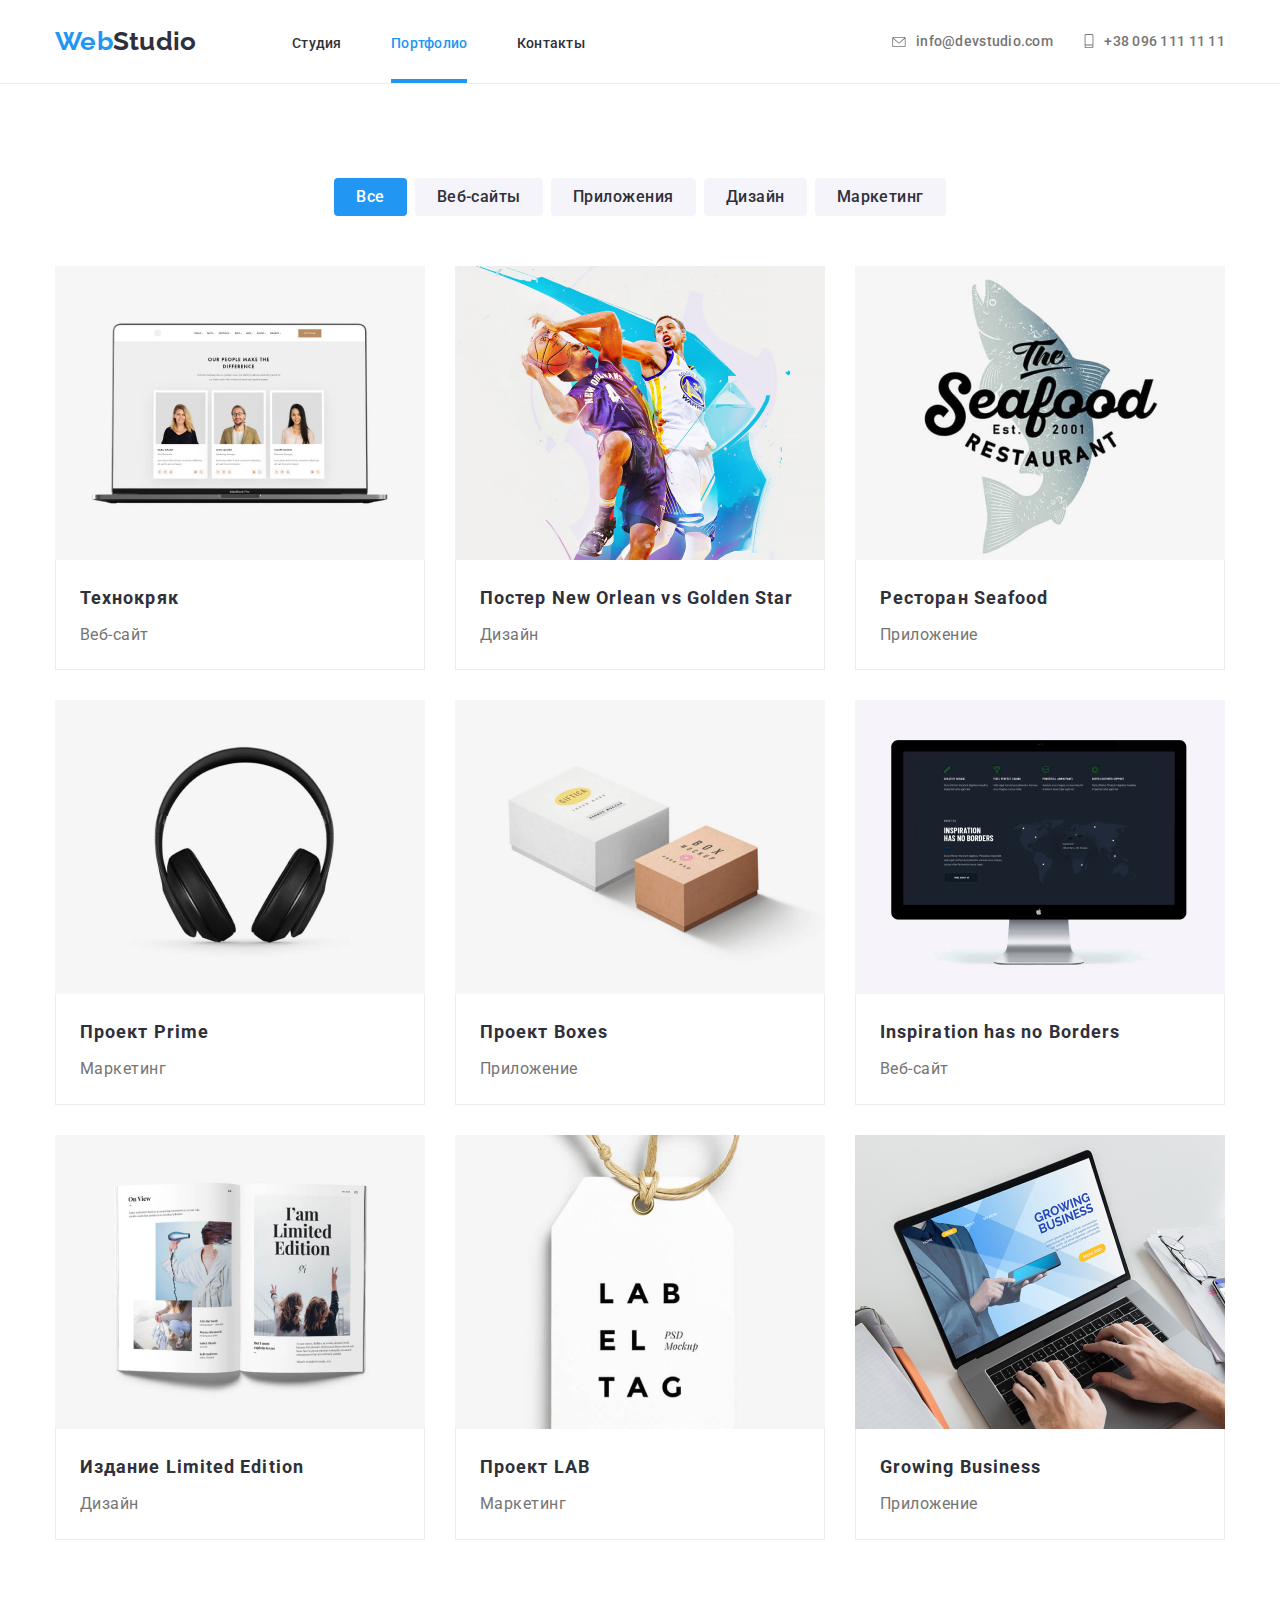
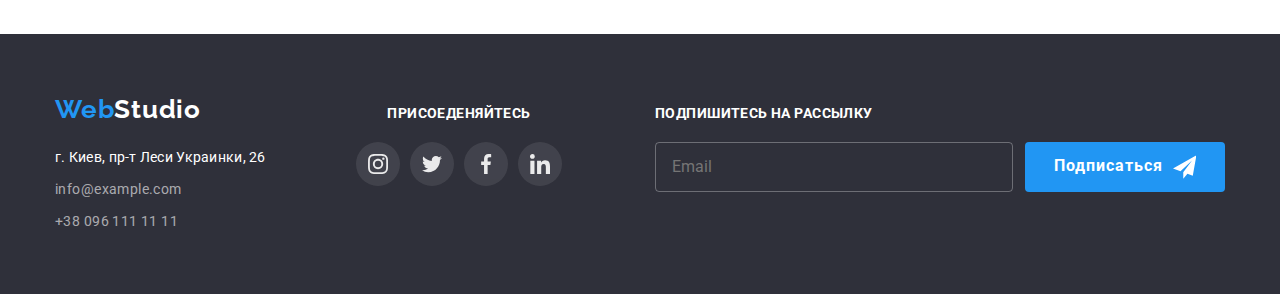
==== commit 37e39e28: "socials links added" ====
--- a/portfolio.html
+++ b/portfolio.html
@@ -1,491 +1,664 @@
 <!DOCTYPE html>
 <html lang="ru">
   <head>
-    <meta charset="UTF-8">
-    <meta http-equiv="X-UA-Compatible" content="IE=edge">
-    <meta name="viewport" content="width=device-width, initial-scale=1.0">
+    <meta charset="UTF-8" />
+    <meta http-equiv="X-UA-Compatible" content="IE=edge" />
+    <meta name="viewport" content="width=device-width, initial-scale=1.0" />
     <title>Document</title>
 
     <!-- Project fonts -->
-    <link rel="preconnect" href="https://fonts.googleapis.com">
-    <link href="https://fonts.googleapis.com/css2?family=Raleway:wght@700&family=Roboto:wght@400;500;700;900&display=swap" rel="stylesheet">
-    <link rel="preconnect" href="https://fonts.gstatic.com" crossorigin>
+    <link rel="preconnect" href="https://fonts.googleapis.com" />
+    <link
+      href="https://fonts.googleapis.com/css2?family=Raleway:wght@700&family=Roboto:wght@400;500;700;900&display=swap"
+      rel="stylesheet"
+    />
+    <link rel="preconnect" href="https://fonts.gstatic.com" crossorigin />
 
     <!-- Сustom styles -->
-    <link rel="stylesheet" href="https://cdnjs.cloudflare.com/ajax/libs/modern-normalize/1.1.0/modern-normalize.min.css"/>
-    <link rel="stylesheet" href="./css/main.min.css">    
+    <link
+      rel="stylesheet"
+      href="https://cdnjs.cloudflare.com/ajax/libs/modern-normalize/1.1.0/modern-normalize.min.css"
+    />
+    <link rel="stylesheet" href="./css/main.min.css" />
   </head>
 
-    <body>
-
-                              <!-- Header -->
-
-      <header class="header">
-        <div class="header-container container">
-          <a class="header-logo link" lang="en" href="/">Web<span class="header-logo__color">Studio</span></a>
-                        
-                              <!-- Header-button menu -->
-          <button 
+  <body>
+    <!-- Header -->
+
+    <header class="header">
+      <div class="header-container container">
+        <a class="header-logo link" lang="en" href="/"
+          >Web<span class="header-logo__color">Studio</span></a
+        >
+
+        <!-- Header-button menu -->
+        <button
           class="menu-button"
           type="button"
           aria-expanded="false"
           aria-controls="menu-container"
-          data-menu-button>
-            <svg
-              width="24"
-              height="16"
-              aria-label="переключатель мобильного меню">
-              <use class="icon-cross" href="./images/sprite.svg#cross"></use>
-              <use class="icon-menu" href="./images/sprite.svg#menu"></use>        
-            </svg>
-          </button>
-                        
-          <div class="menu-container" id="menu-container" data-menu>
-            <nav class="nav__contacts">
-              <ul class="nav__list list">
-                <li class="nav__item">
-                  <a href="./index.html" class="nav__link link">Студия</a></li>
-                <li class="nav__item">
-                  <a href="./portfolio.html" class="nav__link nav__link--active link">Портфолио</a></li>
-                <li class="nav__item">
-                  <a href="#" class="nav__link link">Контакты</a></li>
+          data-menu-button
+        >
+          <svg
+            width="24"
+            height="16"
+            aria-label="переключатель мобильного меню"
+          >
+            <use class="icon-cross" href="./images/sprite.svg#cross"></use>
+            <use class="icon-menu" href="./images/sprite.svg#menu"></use>
+          </svg>
+        </button>
+
+        <div class="menu-container" id="menu-container" data-menu>
+          <nav class="nav__contacts">
+            <ul class="nav__list list">
+              <li class="nav__item">
+                <a href="./index.html" class="nav__link link">Студия</a>
+              </li>
+              <li class="nav__item">
+                <a
+                  href="./portfolio.html"
+                  class="nav__link nav__link--active link"
+                  >Портфолио</a
+                >
+              </li>
+              <li class="nav__item">
+                <a href="#footer__ref" class="nav__link link">Контакты</a>
+              </li>
+            </ul>
+
+            <div class="mobile-contacts">
+              <ul class="header-contacts list">
+                <li class="header-contacts__list">
+                  <a
+                    class="header-contacts__link--mail"
+                    href="mailto:info@devstudio.com"
+                    ><svg class="header-contacts__icon" width="14" height="10">
+                      <use href="./images/sprite.svg#envelope"></use></svg
+                    >info@devstudio.com</a
+                  >
+                </li>
+
+                <li class="header-contacts__list">
+                  <a
+                    class="header-contacts__link--mobile"
+                    href="tel:+380961111111"
+                    ><svg class="header-contacts__icon" width="10" height="14">
+                      <use href="./images/sprite.svg#smartphone"></use></svg
+                    >+38 096 111 11 11</a
+                  >
+                </li>
               </ul>
-                                    
-              <div class="mobile-contacts">
-                <ul class="header-contacts list">
-                  <li class="header-contacts__list">
-                    <a class="header-contacts__link--mail" href="mailto:info@devstudio.com"><svg class="header-contacts__icon" width="14" height="10"><use href="./images/sprite.svg#envelope"></use></svg>info@devstudio.com</a>
-                  </li>
-                        
-                  <li class="header-contacts__list">
-                    <a class="header-contacts__link--mobile" href="tel:+380961111111"><svg class="header-contacts__icon" width="10" height="14"><use href="./images/sprite.svg#smartphone"></use></svg>+38 096 111 11 11</a>
-                  </li>
-                </ul>
-                                         
-                <ul class="mobile-menu-list list">
-                  <li class="mobile-menu-item">
-                    <a class="mobile-menu-link link" href="##" rel="noopener noreferrer" aria-label="иконка Instagram">Instagram</a>
-                  </li>
-                        
-                  <li class="mobile-menu-item">
-                    <a class="mobile-menu-link link" href="##" rel="noopener noreferrer" aria-label="иконка Twitter">Twitter</a>
-                  </li>
-                        
-                  <li class="mobile-menu-item">
-                    <a class="mobile-menu-link link" href="##" rel="noopener noreferrer" aria-label="иконка Facebook">Facebook</a>
-                  </li>
-                        
-                  <li class="mobile-menu-item">
-                    <a class="mobile-menu-link link" href="##" rel="noopener noreferrer" aria-label="иконка linkedin">linkedin</a>
-                  </li>
-                </ul>
-              </div>
-            </nav>
+
+              <ul class="mobile-menu-list list">
+                <li class="mobile-menu-item">
+                  <a
+                    class="mobile-menu-link link"
+                    href="##"
+                    rel="noopener noreferrer"
+                    aria-label="иконка Instagram"
+                    >Instagram</a
+                  >
+                </li>
+
+                <li class="mobile-menu-item">
+                  <a
+                    class="mobile-menu-link link"
+                    href="##"
+                    rel="noopener noreferrer"
+                    aria-label="иконка Twitter"
+                    >Twitter</a
+                  >
+                </li>
+
+                <li class="mobile-menu-item">
+                  <a
+                    class="mobile-menu-link link"
+                    href="##"
+                    rel="noopener noreferrer"
+                    aria-label="иконка Facebook"
+                    >Facebook</a
+                  >
+                </li>
+
+                <li class="mobile-menu-item">
+                  <a
+                    class="mobile-menu-link link"
+                    href="##"
+                    rel="noopener noreferrer"
+                    aria-label="иконка linkedin"
+                    >linkedin</a
+                  >
+                </li>
+              </ul>
+            </div>
+          </nav>
+        </div>
+      </div>
+    </header>
+
+    <!-- Portfolio-management -->
+
+    <main>
+      <section class="portfolio">
+        <div class="container">
+          <h1 hidden>Наши работы</h1>
+          <ul class="portfolio__btn-list list">
+            <li class="portfolio__item">
+              <button type="button" class="portfolio__sum-btn">Все</button>
+            </li>
+
+            <li class="portfolio__item">
+              <button type="button" class="portfolio__btn">Веб-сайты</button>
+            </li>
+
+            <li class="portfolio__item">
+              <button type="button" class="portfolio__btn">Приложения</button>
+            </li>
+
+            <li class="portfolio__item">
+              <button type="button" class="portfolio__btn">Дизайн</button>
+            </li>
+
+            <li class="portfolio__item">
+              <button type="button" class="portfolio__btn">Маркетинг</button>
+            </li>
+          </ul>
+
+          <!-- Progects -->
+
+          <ul class="projects list">
+            <li class="projects__item">
+              <a class="projects__link" href="##">
+                <div class="projects__overlay">
+                  <img
+                    srcset="
+                      ./images/projects/img-1_354.jpg 354w,
+                      ./images/projects/img-1_370.jpg 370w,
+                      ./images/projects/img-1_450.jpg 450w,
+                      ./images/projects/img-1_708.jpg 708w,
+                      ./images/projects/img-1_740.jpg 740w,
+                      ./images/projects/img-1_900.jpg 900w
+                    "
+                    sizes="
+                          (min-width: 1200px) 370px,
+                          (min-width: 768px) 354px,
+                          (max-width: 767px) 450px,
+                          100vw"
+                    src="./images/projects/img-1_450.jpg"
+                    alt="Технокряк"
+                    width="450"
+                    height="294"
+                    loading="lazy"
+                  />
+                  <div class="projects__overlay-text">
+                    <p>
+                      Ресурс предлагает комплексные предложения с разным уровнем
+                      функционала и сервисов. Все это позволит посетителю
+                      получить исчерпывающие сведения о компании или частном
+                      лице.
+                    </p>
+                  </div>
+                </div>
+
+                <div class="projects__card">
+                  <h2 class="projects__customer">Технокряк</h2>
+                  <p class="projects__description">Веб-сайт</p>
+                </div>
+              </a>
+            </li>
+
+            <li class="projects__item">
+              <a class="projects__link" href="##">
+                <div class="projects__overlay">
+                  <img
+                    srcset="
+                      ./images/projects/img-2_354.jpg 354w,
+                      ./images/projects/img-2_370.jpg 370w,
+                      ./images/projects/img-2_450.jpg 450w,
+                      ./images/projects/img-2_708.jpg 708w,
+                      ./images/projects/img-2_740.jpg 740w,
+                      ./images/projects/img-2_900.jpg 900w
+                    "
+                    sizes="
+                          (min-width: 1200px) 370px,
+                          (min-width: 768px) 354px,
+                          (max-width: 767px) 450px,
+                          100vw"
+                    src="./images/projects/img-2_450.jpg"
+                    alt="Постер New Orlean vs Golden Star"
+                    width="450"
+                    height="294"
+                    loading="lazy"
+                  />
+                  <div class="projects__overlay-text">
+                    <p>
+                      Ресурс предлагает комплексные предложения с разным уровнем
+                      функционала и сервисов. Все это позволит посетителю
+                      получить исчерпывающие сведения о компании или частном
+                      лице.
+                    </p>
+                  </div>
+                </div>
+
+                <div class="projects__card">
+                  <h2 class="projects__customer">
+                    Постер <span lang="en">New Orlean vs Golden Star</span>
+                  </h2>
+                  <p class="projects__description">Дизайн</p>
+                </div>
+              </a>
+            </li>
+
+            <li class="projects__item">
+              <a class="projects__link" href="##">
+                <div class="projects__overlay">
+                  <img
+                    srcset="
+                      ./images/projects/img-3_354.jpg 354w,
+                      ./images/projects/img-3_370.jpg 370w,
+                      ./images/projects/img-3_450.jpg 450w,
+                      ./images/projects/img-3_708.jpg 708w,
+                      ./images/projects/img-3_740.jpg 740w,
+                      ./images/projects/img-3_900.jpg 900w
+                    "
+                    sizes="
+                          (min-width: 1200px) 370px,
+                          (min-width: 768px) 354px,
+                          (max-width: 767px) 450px,
+                          100vw"
+                    src="./images/projects/img-3_450.jpg"
+                    alt="Ресторан Seafood"
+                    width="450"
+                    height="294"
+                    loading="lazy"
+                  />
+                  <div class="projects__overlay-text">
+                    <p>
+                      Ресурс предлагает комплексные предложения с разным уровнем
+                      функционала и сервисов. Все это позволит посетителю
+                      получить исчерпывающие сведения о компании или частном
+                      лице.
+                    </p>
+                  </div>
+                </div>
+
+                <div class="projects__card">
+                  <h2 class="projects__customer">
+                    Ресторан <span lang="en">Seafood</span>
+                  </h2>
+                  <p class="projects__description">Приложение</p>
+                </div>
+              </a>
+            </li>
+
+            <li class="projects__item">
+              <a class="projects__link" href="##">
+                <div class="projects__overlay">
+                  <img
+                    srcset="
+                      ./images/projects/img-4_354.jpg 354w,
+                      ./images/projects/img-4_370.jpg 370w,
+                      ./images/projects/img-4_450.jpg 450w,
+                      ./images/projects/img-4_708.jpg 708w,
+                      ./images/projects/img-4_740.jpg 740w,
+                      ./images/projects/img-4_900.jpg 900w
+                    "
+                    sizes="
+                          (min-width: 1200px) 370px,
+                          (min-width: 768px) 354px,
+                          (max-width: 767px) 450px,
+                          100vw"
+                    src="./images/projects/img-4_450.jpg"
+                    alt="Проект Prime"
+                    width="450"
+                    height="294"
+                    loading="lazy"
+                  />
+                  <div class="projects__overlay-text">
+                    <p>
+                      Ресурс предлагает комплексные предложения с разным уровнем
+                      функционала и сервисов. Все это позволит посетителю
+                      получить исчерпывающие сведения о компании или частном
+                      лице.
+                    </p>
+                  </div>
+                </div>
+
+                <div class="projects__card">
+                  <h2 class="projects__customer">
+                    Проект <span lang="en">Prime</span>
+                  </h2>
+                  <p class="projects__description">Маркетинг</p>
+                </div>
+              </a>
+            </li>
+
+            <li class="projects__item">
+              <a class="projects__link" href="##">
+                <div class="projects__overlay">
+                  <img
+                    srcset="
+                      ./images/projects/img-5_354.jpg 354w,
+                      ./images/projects/img-5_370.jpg 370w,
+                      ./images/projects/img-5_450.jpg 450w,
+                      ./images/projects/img-5_708.jpg 708w,
+                      ./images/projects/img-5_740.jpg 740w,
+                      ./images/projects/img-5_900.jpg 900w
+                    "
+                    sizes="
+                          (min-width: 1200px) 370px,
+                          (min-width: 768px) 354px,
+                          (max-width: 767px) 450px,
+                          100vw"
+                    src="./images/projects/img-5_450.jpg"
+                    alt="Проект Boxes"
+                    width="450"
+                    height="294"
+                    loading="lazy"
+                  />
+                  <div class="projects__overlay-text">
+                    <p>
+                      Ресурс предлагает комплексные предложения с разным уровнем
+                      функционала и сервисов. Все это позволит посетителю
+                      получить исчерпывающие сведения о компании или частном
+                      лице.
+                    </p>
+                  </div>
+                </div>
+
+                <div class="projects__card">
+                  <h2 class="projects__customer">
+                    Проект <span lang="en">Boxes</span>
+                  </h2>
+                  <p class="projects__description">Приложение</p>
+                </div>
+              </a>
+            </li>
+
+            <li class="projects__item">
+              <a class="projects__link" href="##">
+                <div class="projects__overlay">
+                  <img
+                    srcset="
+                      ./images/projects/img-6_354.jpg 354w,
+                      ./images/projects/img-6_370.jpg 370w,
+                      ./images/projects/img-6_450.jpg 450w,
+                      ./images/projects/img-6_708.jpg 708w,
+                      ./images/projects/img-6_740.jpg 740w,
+                      ./images/projects/img-6_900.jpg 900w
+                    "
+                    sizes="
+                          (min-width: 1200px) 370px,
+                          (min-width: 768px) 354px,
+                          (max-width: 767px) 450px,
+                          100vw"
+                    src="./images/projects/img-6_450.jpg"
+                    alt="Inspiration has no Borders"
+                    width="450"
+                    height="294"
+                    loading="lazy"
+                  />
+                  <div class="projects__overlay-text">
+                    <p>
+                      Ресурс предлагает комплексные предложения с разным уровнем
+                      функционала и сервисов. Все это позволит посетителю
+                      получить исчерпывающие сведения о компании или частном
+                      лице.
+                    </p>
+                  </div>
+                </div>
+
+                <div class="projects__card">
+                  <h2 class="projects__customer" lang="en">
+                    Inspiration has no Borders
+                  </h2>
+                  <p class="projects__description">Веб-сайт</p>
+                </div>
+              </a>
+            </li>
+
+            <li class="projects__item">
+              <a class="projects__link" href="##">
+                <div class="projects__overlay">
+                  <img
+                    srcset="
+                      ./images/projects/img-7_354.jpg 354w,
+                      ./images/projects/img-7_370.jpg 370w,
+                      ./images/projects/img-7_450.jpg 450w,
+                      ./images/projects/img-7_708.jpg 708w,
+                      ./images/projects/img-7_740.jpg 740w,
+                      ./images/projects/img-7_900.jpg 900w
+                    "
+                    sizes="
+                          (min-width: 1200px) 370px,
+                          (min-width: 768px) 354px,
+                          (max-width: 767px) 450px,
+                          100vw"
+                    src="./images/projects/img-7_450.jpg"
+                    alt="Издание Limited Edition"
+                    width="450"
+                    height="294"
+                    loading="lazy"
+                  />
+                  <div class="projects__overlay-text">
+                    <p>
+                      Ресурс предлагает комплексные предложения с разным уровнем
+                      функционала и сервисов. Все это позволит посетителю
+                      получить исчерпывающие сведения о компании или частном
+                      лице.
+                    </p>
+                  </div>
+                </div>
+
+                <div class="projects__card">
+                  <h2 class="projects__customer">
+                    Издание <span lang="en">Limited Edition</span>
+                  </h2>
+                  <p class="projects__description">Дизайн</p>
+                </div>
+              </a>
+            </li>
+
+            <li class="projects__item">
+              <a class="projects__link" href="##">
+                <div class="projects__overlay">
+                  <img
+                    srcset="
+                      ./images/projects/img-8_354.jpg 354w,
+                      ./images/projects/img-8_370.jpg 370w,
+                      ./images/projects/img-8_450.jpg 450w,
+                      ./images/projects/img-8_708.jpg 708w,
+                      ./images/projects/img-8_740.jpg 740w,
+                      ./images/projects/img-8_900.jpg 900w
+                    "
+                    sizes="
+                          (min-width: 1200px) 370px,
+                          (min-width: 768px) 354px,
+                          (max-width: 767px) 450px,
+                          100vw"
+                    src="./images/projects/img-8_450.jpg"
+                    alt="Проект LAB"
+                    width="450"
+                    height="294"
+                    loading="lazy"
+                  />
+                  <div class="projects__overlay-text">
+                    <p>
+                      Ресурс предлагает комплексные предложения с разным уровнем
+                      функционала и сервисов. Все это позволит посетителю
+                      получить исчерпывающие сведения о компании или частном
+                      лице.
+                    </p>
+                  </div>
+                </div>
+
+                <div class="projects__card">
+                  <h2 class="projects__customer">
+                    Проект <span lang="en">LAB</span>
+                  </h2>
+                  <p class="projects__description">Маркетинг</p>
+                </div>
+              </a>
+            </li>
+
+            <li class="projects__item">
+              <a class="projects__link" href="##">
+                <div class="projects__overlay">
+                  <img
+                    srcset="
+                      ./images/projects/img-9_354.jpg 354w,
+                      ./images/projects/img-9_370.jpg 370w,
+                      ./images/projects/img-9_450.jpg 450w,
+                      ./images/projects/img-9_708.jpg 708w,
+                      ./images/projects/img-9_740.jpg 740w,
+                      ./images/projects/img-9_900.jpg 900w
+                    "
+                    sizes="
+                          (min-width: 1200px) 370px,
+                          (min-width: 768px) 354px,
+                          (max-width: 767px) 450px,
+                          100vw"
+                    src="./images/projects/img-9_450.jpg"
+                    alt="Growing Business"
+                    width="450"
+                    height="294"
+                    loading="lazy"
+                  />
+                  <div class="projects__overlay-text">
+                    <p>
+                      Ресурс предлагает комплексные предложения с разным уровнем
+                      функционала и сервисов. Все это позволит посетителю
+                      получить исчерпывающие сведения о компании или частном
+                      лице.
+                    </p>
+                  </div>
+                </div>
+
+                <div class="projects__card">
+                  <h2 class="projects__customer" lang="en">Growing Business</h2>
+                  <p class="projects__description">Приложение</p>
+                </div>
+              </a>
+            </li>
+          </ul>
+        </div>
+      </section>
+    </main>
+
+    <!-- Footer -->
+
+    <footer class="footer" id="footer__ref">
+      <div class="footer-contanier container">
+        <div class="footer__tablet-invite">
+          <div class="footer__adress-group">
+            <a class="footer__logo link" lang="en" href="/"
+              >Web<span class="footer__logo-color">Studio</span></a
+            >
+
+            <address class="footer__adress-link">
+              <a class="footer__adress">г. Киев, пр-т Леси Украинки, 26</a>
+
+              <ul class="footer__list">
+                <li class="footer__adress-item">
+                  <a class="footer__link link" href="mailto:info@example.com"
+                    >info@example.com</a
+                  >
+                </li>
+
+                <li class="footer__adress-item">
+                  <a class="footer__link link" href="tel:+380961111111"
+                    >+38 096 111 11 11</a
+                  >
+                </li>
+              </ul>
+            </address>
+          </div>
+
+          <!-- Footer-socials -->
+
+          <div class="footer__invite-container">
+            <p class="footer__heading">ПРИСОЕДЕНЯЙТЕСЬ</p>
+
+            <ul class="footer-socials__list">
+              <li class="footer-socials__item">
+                <a
+                  class="footer-socials__link"
+                  href="##"
+                  target="_blank"
+                  rel="noopener noreferrer"
+                  aria-label="иконка instagram"
+                  ><svg class="footer-socials__icon" width="20" height="20">
+                    <use href="./images/sprite.svg#instagram"></use></svg
+                ></a>
+              </li>
+
+              <li class="footer-socials__item">
+                <a
+                  class="footer-socials__link"
+                  href="##"
+                  target="_blank"
+                  rel="noopener noreferrer"
+                  aria-label="иконка twitter"
+                  ><svg class="footer-socials__icon" width="20" height="20">
+                    <use href="./images/sprite.svg#twitter"></use></svg
+                ></a>
+              </li>
+
+              <li class="footer-socials__item">
+                <a
+                  class="footer-socials__link"
+                  href="##"
+                  target="_blank"
+                  rel="noopener noreferrer"
+                  aria-label="иконка facebook"
+                  ><svg class="footer-socials__icon" width="20" height="20">
+                    <use href="./images/sprite.svg#facebook"></use></svg
+                ></a>
+              </li>
+
+              <li class="footer-socials__item">
+                <a
+                  class="footer-socials__link"
+                  href="##"
+                  target="_blank"
+                  rel="noopener noreferrer"
+                  aria-label="иконка linkedin"
+                  ><svg class="footer-socials__icon" width="20" height="20">
+                    <use href="./images/sprite.svg#linkedin"></use></svg
+                ></a>
+              </li>
+            </ul>
           </div>
         </div>
-      </header>
-
-                              <!-- Portfolio-management -->
-
-      <main>
-        <section class="portfolio">
-          <div class="container">
-            <h1 hidden>Наши работы</h1>
-            <ul class="portfolio__btn-list list">
-              <li class="portfolio__item">
-                <button type="button" class="portfolio__sum-btn">Все</button>
-              </li>
-
-              <li class="portfolio__item">
-                <button type="button" class="portfolio__btn">Веб-сайты</button>
-              </li>
-
-              <li class="portfolio__item">
-                <button type="button" class="portfolio__btn">Приложения</button>
-              </li>
-
-              <li class="portfolio__item">
-                <button type="button" class="portfolio__btn">Дизайн</button>
-              </li>
-
-              <li class="portfolio__item">
-                <button type="button" class="portfolio__btn">Маркетинг</button>
-              </li>
-            </ul>
-
-                              <!-- Progects -->
-
-              <ul class="projects list">
-                <li class="projects__item">
-                  <a class="projects__link" href="##">
-                    <div class="projects__overlay">
-                      <img 
-                        srcset="
-                          ./images/projects/img-1_354.jpg 354w,
-                          ./images/projects/img-1_370.jpg 370w,
-                          ./images/projects/img-1_450.jpg 450w,
-                          ./images/projects/img-1_708.jpg 708w,
-                          ./images/projects/img-1_740.jpg 740w,
-                          ./images/projects/img-1_900.jpg 900w"
-                        sizes="
-                          (min-width: 1200px) 370px,
-                          (min-width: 768px) 354px,
-                          (max-width: 767px) 450px,
-                          100vw"
-                        src="./images/projects/img-1_450.jpg" 
-                        alt="Технокряк"
-                        width="450"
-                        height="294"
-                        loading="lazy"/>
-                      <div class="projects__overlay-text">
-                        <p>Ресурс предлагает комплексные предложения с разным уровнем функционала и сервисов. Все это позволит посетителю получить исчерпывающие сведения о компании или частном лице.</p>
-                      </div>
-                    </div>
-
-                    <div class="projects__card">
-                      <h2 class="projects__customer">Технокряк</h2>
-                      <p class="projects__description">Веб-сайт</p>
-                    </div>
-                  </a>
-                </li>
-
-                <li class="projects__item">
-                  <a class="projects__link" href="##">
-                    <div class="projects__overlay">
-                      <img 
-                        srcset="
-                          ./images/projects/img-2_354.jpg 354w,
-                          ./images/projects/img-2_370.jpg 370w,
-                          ./images/projects/img-2_450.jpg 450w,
-                          ./images/projects/img-2_708.jpg 708w,
-                          ./images/projects/img-2_740.jpg 740w,
-                          ./images/projects/img-2_900.jpg 900w"
-                        sizes="
-                          (min-width: 1200px) 370px,
-                          (min-width: 768px) 354px,
-                          (max-width: 767px) 450px,
-                          100vw"
-                        src="./images/projects/img-2_450.jpg"
-                        alt="Постер New Orlean vs Golden Star" 
-                        width="450" 
-                        height="294"
-                        loading="lazy"/>
-                      <div class="projects__overlay-text">
-                        <p>Ресурс предлагает комплексные предложения с разным уровнем функционала и сервисов. Все это позволит посетителю получить исчерпывающие сведения о компании или частном лице.</p>
-                      </div>
-                    </div>
-
-                    <div class="projects__card">
-                      <h2 class="projects__customer">Постер <span lang="en">New Orlean vs Golden Star</span></h2>
-                      <p class="projects__description">Дизайн</p>
-                    </div>
-                  </a>
-                </li>
-
-                <li class="projects__item">
-                  <a class="projects__link" href="##">
-                    <div class="projects__overlay">
-                      <img 
-                        srcset="
-                          ./images/projects/img-3_354.jpg 354w,
-                          ./images/projects/img-3_370.jpg 370w,
-                          ./images/projects/img-3_450.jpg 450w,
-                          ./images/projects/img-3_708.jpg 708w,
-                          ./images/projects/img-3_740.jpg 740w,
-                          ./images/projects/img-3_900.jpg 900w"
-                        sizes="
-                          (min-width: 1200px) 370px,
-                          (min-width: 768px) 354px,
-                          (max-width: 767px) 450px,
-                          100vw"
-                        src="./images/projects/img-3_450.jpg"
-                        alt="Ресторан Seafood" 
-                        width="450" 
-                        height="294"
-                        loading="lazy"/>
-                      <div class="projects__overlay-text">
-                        <p>Ресурс предлагает комплексные предложения с разным уровнем функционала и сервисов. Все это позволит посетителю получить исчерпывающие сведения о компании или частном лице.</p>
-                      </div>
-                    </div>  
-
-                    <div class="projects__card">
-                      <h2 class="projects__customer">Ресторан <span lang="en">Seafood</span></h2>
-                      <p class="projects__description">Приложение</p>
-                    </div>
-                  </a>
-                </li>
-
-                <li class="projects__item">
-                  <a class="projects__link" href="##">
-                    <div class="projects__overlay">
-                      <img 
-                        srcset="
-                          ./images/projects/img-4_354.jpg 354w,
-                          ./images/projects/img-4_370.jpg 370w,
-                          ./images/projects/img-4_450.jpg 450w,
-                          ./images/projects/img-4_708.jpg 708w,
-                          ./images/projects/img-4_740.jpg 740w,
-                          ./images/projects/img-4_900.jpg 900w"
-                        sizes="
-                          (min-width: 1200px) 370px,
-                          (min-width: 768px) 354px,
-                          (max-width: 767px) 450px,
-                          100vw"
-                        src="./images/projects/img-4_450.jpg"
-                        alt="Проект Prime" 
-                        width="450" 
-                        height="294"
-                        loading="lazy"/>
-                      <div class="projects__overlay-text">
-                        <p>Ресурс предлагает комплексные предложения с разным уровнем функционала и сервисов. Все это позволит посетителю получить исчерпывающие сведения о компании или частном лице.</p>
-                      </div>
-                    </div>
-
-                    <div class="projects__card">
-                      <h2 class="projects__customer">Проект <span lang="en">Prime</span></h2>
-                      <p class="projects__description">Маркетинг</p>
-                    </div>
-                  </a>
-                </li>
-
-                <li class="projects__item">
-                  <a class="projects__link" href="##">
-                    <div class="projects__overlay">
-                      <img 
-                        srcset="
-                          ./images/projects/img-5_354.jpg 354w,
-                          ./images/projects/img-5_370.jpg 370w,
-                          ./images/projects/img-5_450.jpg 450w,
-                          ./images/projects/img-5_708.jpg 708w,
-                          ./images/projects/img-5_740.jpg 740w,
-                          ./images/projects/img-5_900.jpg 900w"
-                        sizes="
-                          (min-width: 1200px) 370px,
-                          (min-width: 768px) 354px,
-                          (max-width: 767px) 450px,
-                          100vw"
-                        src="./images/projects/img-5_450.jpg"
-                        alt="Проект Boxes"
-                        width="450"
-                        height="294"
-                        loading="lazy"/>
-                      <div class="projects__overlay-text">
-                        <p>Ресурс предлагает комплексные предложения с разным уровнем функционала и сервисов. Все это позволит посетителю получить исчерпывающие сведения о компании или частном лице.</p>
-                      </div>
-                    </div>
-
-                    <div class="projects__card">
-                      <h2 class="projects__customer">Проект <span lang="en">Boxes</span></h2>
-                      <p class="projects__description">Приложение</p>
-                    </div>
-                  </a>
-                </li>
-
-                <li class="projects__item">
-                  <a class="projects__link" href="##">
-                    <div class="projects__overlay">
-                      <img 
-                        srcset="
-                          ./images/projects/img-6_354.jpg 354w,
-                          ./images/projects/img-6_370.jpg 370w,
-                          ./images/projects/img-6_450.jpg 450w,
-                          ./images/projects/img-6_708.jpg 708w,
-                          ./images/projects/img-6_740.jpg 740w,
-                          ./images/projects/img-6_900.jpg 900w"
-                        sizes="
-                          (min-width: 1200px) 370px,
-                          (min-width: 768px) 354px,
-                          (max-width: 767px) 450px,
-                          100vw"
-                        src="./images/projects/img-6_450.jpg"
-                        alt="Inspiration has no Borders" 
-                        width="450"
-                        height="294"
-                        loading="lazy"/>
-                      <div class="projects__overlay-text">
-                        <p>Ресурс предлагает комплексные предложения с разным уровнем функционала и сервисов. Все это позволит посетителю получить исчерпывающие сведения о компании или частном лице.</p>
-                      </div>
-                    </div>
-
-                    <div class="projects__card">
-                      <h2 class="projects__customer" lang="en">Inspiration has no Borders</h2>
-                      <p class="projects__description">Веб-сайт</p>
-                    </div>
-                  </a>
-                </li>
-
-                <li class="projects__item">
-                  <a class="projects__link" href="##">
-                    <div class="projects__overlay">
-                      <img 
-                        srcset="
-                          ./images/projects/img-7_354.jpg 354w,
-                          ./images/projects/img-7_370.jpg 370w,
-                          ./images/projects/img-7_450.jpg 450w,
-                          ./images/projects/img-7_708.jpg 708w,
-                          ./images/projects/img-7_740.jpg 740w,
-                          ./images/projects/img-7_900.jpg 900w"
-                        sizes="
-                          (min-width: 1200px) 370px,
-                          (min-width: 768px) 354px,
-                          (max-width: 767px) 450px,
-                          100vw"
-                        src="./images/projects/img-7_450.jpg"
-                        alt="Издание Limited Edition" 
-                        width="450" 
-                        height="294"
-                        loading="lazy"/>
-                      <div class="projects__overlay-text">
-                        <p>Ресурс предлагает комплексные предложения с разным уровнем функционала и сервисов. Все это позволит посетителю получить исчерпывающие сведения о компании или частном лице.</p>
-                      </div>
-                    </div>
-
-                    <div class="projects__card">
-                      <h2 class="projects__customer">Издание <span lang="en">Limited Edition</span></h2>
-                      <p class="projects__description">Дизайн</p>
-                    </div>
-                  </a>
-                </li>
-
-                <li class="projects__item">
-                  <a class="projects__link" href="##">
-                    <div class="projects__overlay">
-                      <img
-                        srcset="
-                          ./images/projects/img-8_354.jpg 354w,
-                          ./images/projects/img-8_370.jpg 370w,
-                          ./images/projects/img-8_450.jpg 450w,
-                          ./images/projects/img-8_708.jpg 708w,
-                          ./images/projects/img-8_740.jpg 740w,
-                          ./images/projects/img-8_900.jpg 900w"
-                        sizes="
-                          (min-width: 1200px) 370px,
-                          (min-width: 768px) 354px,
-                          (max-width: 767px) 450px,
-                          100vw"
-                        src="./images/projects/img-8_450.jpg"
-                        alt="Проект LAB"
-                        width="450"
-                        height="294"
-                        loading="lazy"/>
-                      <div class="projects__overlay-text">
-                        <p>Ресурс предлагает комплексные предложения с разным уровнем функционала и сервисов. Все это позволит посетителю получить исчерпывающие сведения о компании или частном лице.</p>
-                      </div>
-                    </div>
-
-                    <div class="projects__card">
-                      <h2 class="projects__customer">Проект <span lang="en">LAB</span></h2>
-                      <p class="projects__description">Маркетинг</p>
-                    </div>
-                  </a>
-                </li>
-
-                <li class="projects__item">
-                  <a class="projects__link" href="##">
-                    <div class="projects__overlay">
-                      <img 
-                        srcset="
-                          ./images/projects/img-9_354.jpg 354w,
-                          ./images/projects/img-9_370.jpg 370w,
-                          ./images/projects/img-9_450.jpg 450w,
-                          ./images/projects/img-9_708.jpg 708w,
-                          ./images/projects/img-9_740.jpg 740w,
-                          ./images/projects/img-9_900.jpg 900w"
-                        sizes="
-                          (min-width: 1200px) 370px,
-                          (min-width: 768px) 354px,
-                          (max-width: 767px) 450px,
-                          100vw"
-                        src="./images/projects/img-9_450.jpg"
-                        alt="Growing Business"
-                        width="450"
-                        height="294"
-                        loading="lazy"/>
-                      <div class="projects__overlay-text">
-                        <p>Ресурс предлагает комплексные предложения с разным уровнем функционала и сервисов. Все это позволит посетителю получить исчерпывающие сведения о компании или частном лице.</p>
-                      </div>
-                    </div>
-
-                    <div class="projects__card">
-                      <h2 class="projects__customer" lang="en">Growing Business</h2>
-                      <p class="projects__description">Приложение</p>
-                    </div>
-                  </a>
-                </li>
-              </ul>       
+        <!-- Footer-invitation -->
+
+        <div class="footer__msg-container">
+          <strong class="footer__heading">ПОДПИШИТЕСЬ НА РАССЫЛКУ</strong>
+          <div class="footer__msg-form">
+            <label class="footer__label" for="footer-mail"></label>
+            <input
+              class="footer__input"
+              type="email"
+              name="footer-mail"
+              placeholder="Email"
+              id="footer-mail"
+            />
+
+            <button class="footer__btn" type="submit">
+              Подписаться
+              <svg class="icon-send" width="24" height="24">
+                <use href="./images/icons.svg#icon-send"></use>
+              </svg>
+            </button>
           </div>
-        </section>
-      </main>
-
-                              <!-- Footer -->
-
-      <footer class="footer">
-        <div class="footer-contanier container">
-          <div class="footer__tablet-invite">
-                        
-            <div class="footer__adress-group">
-              <a class="footer__logo link" lang="en" href="/">Web<span class="footer__logo-color">Studio</span></a>
-                        
-              <address class="footer__adress-link">
-                <a class="footer__adress">г. Киев, пр-т Леси Украинки, 26</a>
-                        
-                  <ul class="footer__list">                    
-                    <li class="footer__adress-item">
-                      <a class="footer__link link" href="mailto:info@example.com">info@example.com</a>
-                    </li>
-                        
-                    <li class="footer__adress-item">
-                      <a class="footer__link link" href="tel:+380961111111">+38 096 111 11 11</a>
-                    </li>
-                  </ul>  
-              </address>
-            </div>       
-                        
-                                                      <!-- Footer-socials -->
-                        
-            <div class="footer__invite-container">
-              <p class="footer__heading">ПРИСОЕДЕНЯЙТЕСЬ</p>
-                        
-              <ul class="footer-socials__list">
-                <li class="footer-socials__item">
-                  <a class="footer-socials__link" href="##" target="_blank" rel="noopener noreferrer" aria-label="иконка instagram"><svg class="footer-socials__icon" width="20" height="20"><use href="./images/sprite.svg#instagram"></use></svg></a>
-                </li>
-                        
-                <li class="footer-socials__item">
-                  <a class="footer-socials__link" href="##" target="_blank" rel="noopener noreferrer" aria-label="иконка twitter"><svg class="footer-socials__icon" width="20" height="20"><use href="./images/sprite.svg#twitter"></use></svg></a>
-                </li>
-                        
-                <li class="footer-socials__item">
-                  <a class="footer-socials__link" href="##" target="_blank" rel="noopener noreferrer" aria-label="иконка facebook"><svg class="footer-socials__icon" width="20" height="20"><use href="./images/sprite.svg#facebook"></use></svg></a>
-                </li>
-                        
-                <li class="footer-socials__item">
-                  <a class="footer-socials__link" href="##" target="_blank" rel="noopener noreferrer" aria-label="иконка linkedin"><svg class="footer-socials__icon" width="20" height="20"><use href="./images/sprite.svg#linkedin"></use></svg></a>
-                </li>
-              </ul>
-            </div>
-          </div>
-                                                      <!-- Footer-invitation -->
-                        
-          <div class="footer__msg-container">
-            <strong class="footer__heading">ПОДПИШИТЕСЬ НА РАССЫЛКУ</strong>
-            <div class="footer__msg-form">
-              <label class="footer__label" for="footer-mail"></label>
-                <input class="footer__input" type="email" name="footer-mail" placeholder="Email" id="footer-mail"/>       
-                        
-              <button class="footer__btn" type="submit">Подписаться
-                <svg class="icon-send" width="24" height="24"><use href="./images/icons.svg#icon-send"></use></svg> 
-              </button>
-            </div>
-          </div>
-                        
         </div>
-      </footer> 
-
-                              <!-- Script -->
-
-      <script src="./js/modal.js"></script>
-      <script src="./js/mobile-menu.js"></script>
-
-    </body>
-</html>+      </div>
+    </footer>
+
+    <!-- Script -->
+
+    <!-- <script src="./js/modal.js"></script> -->
+    <script src="./js/mobile-menu.js"></script>
+  </body>
+</html>
--- a/css/main.min.css
+++ b/css/main.min.css
@@ -1,7 +1 @@
-/*! modern-normalize v1.1.0 | MIT License | https://github.com/sindresorhus/modern-normalize */*,::before,::after{-webkit-box-sizing:border-box;box-sizing:border-box}html{line-height:1.15;-webkit-text-size-adjust:100%;-moz-tab-size:4;-o-tab-size:4;tab-size:4}body{margin:0;font-family:system-ui,-apple-system,"Segoe UI",Roboto,Helvetica,Arial,sans-serif,"Apple Color Emoji","Segoe UI Emoji"}hr{height:0;color:inherit}abbr[title]{-webkit-text-decoration:underline dotted;text-decoration:underline dotted}b,strong{font-weight:bolder}code,kbd,samp,pre{font-family:ui-monospace,- SFMono-Regular,- Consolas,- 'Liberation Mono',- Menlo,- monospace;font-size:1em}small{font-size:80%}sub,sup{font-size:75%;line-height:0;position:relative;vertical-align:baseline}sub{bottom:-0.25em}sup{top:-0.5em}table{text-indent:0;border-color:inherit}button,input,optgroup,select,textarea{font-family:inherit;font-size:100%;line-height:1.15;margin:0}button,select{text-transform:none}button,[type='button'],[type='reset'],[type='submit']{-webkit-appearance:button}::-moz-focus-inner{border-style:none;padding:0}:-moz-focusring{outline:1px dotted ButtonText}:-moz-ui-invalid{box-shadow:none}legend{padding:0}progress{vertical-align:baseline}::-webkit-inner-spin-button,::-webkit-outer-spin-button{height:auto}[type='search']{-webkit-appearance:textfield;outline-offset:-2px}::-webkit-search-decoration{-webkit-appearance:none}::-webkit-file-upload-button{-webkit-appearance:button;font:inherit}summary{display:list-item}.visually-hidden{position:fixed;-webkit-transform:scale(0);transform:scale(0)}body{font-family:'Roboto', 'Sans-Serif';font-size:14px;letter-spacing:0.02em;color:#757575;background-color:#fff}body.modal-open{overflow:hidden}.container{padding-left:15px;padding-right:15px;margin-left:auto;margin-right:auto}@media screen and (min-width: 480px){.container{width:480px}}@media screen and (min-width: 768px){.container{width:768px}}@media screen and (min-width: 1200px){.container{width:1200px}}.section{padding-top:60px;padding-bottom:60px}@media screen and (min-width: 1200px){.section{padding-top:94px;padding-bottom:94px}}.section-title{font-weight:700;font-size:36px;line-height:1.2;letter-spacing:0.03em;text-align:center;margin-bottom:30px;color:#2F303A}@media screen and (min-width: 1200px){.section-title{margin-bottom:50px}}h1,h2,h3,h4,h5,h6,p{margin:0}.list{list-style:none;margin:0;padding:0}.link{text-decoration:none}img{display:block;max-width:100%;height:auto}.header{position:relative;border-bottom:#ECECEC solid 1px}@media screen and (min-width: 768px){.header{margin-left:auto;margin-right:auto}}.header-container{display:-webkit-box;display:-ms-flexbox;display:flex;-webkit-box-align:center;-ms-flex-align:center;align-items:center;-webkit-box-pack:justify;-ms-flex-pack:justify;justify-content:space-between;margin-top:0}.header-logo{font-family:'Raleway', 'Sans-Serif';font-weight:700;font-size:24px;line-height:1.2;padding:16px 0;display:block;color:#2196F3}@media screen and (min-width: 768px){.header-logo{padding:26px 0;margin-right:88px}}@media screen and (min-width: 1200px){.header-logo{font-size:26px;padding:26px 0;margin-right:93px}}.header-logo__color{color:#2F303A}@media screen and (max-width: 767px){.header-contacts{display:-webkit-box;display:-ms-flexbox;display:flex;-webkit-box-orient:vertical;-webkit-box-direction:reverse;-ms-flex-direction:column-reverse;flex-direction:column-reverse;margin-bottom:64px;-webkit-box-pack:start;-ms-flex-pack:start;justify-content:flex-start;-webkit-box-align:start;-ms-flex-align:start;align-items:flex-start;width:100%}}@media screen and (min-width: 1200px){.header-contacts{-webkit-box-pack:justify;-ms-flex-pack:justify;justify-content:space-between;display:-webkit-box;display:-ms-flexbox;display:flex;-webkit-box-orient:horizontal;-webkit-box-direction:normal;-ms-flex-direction:row;flex-direction:row;width:333px}}.header-contacts__list{display:-webkit-box;display:-ms-flexbox;display:flex;-webkit-box-align:center;-ms-flex-align:center;align-items:center}@media screen and (max-width: 767px){.header-contacts__list{margin-bottom:0}.header-contacts__list:last-child{margin-bottom:32px}}@media screen and (min-width: 768px){.header-contacts__list{margin-bottom:10px}.header-contacts__list:last-child{margin-bottom:0}}@media screen and (min-width: 1200px){.header-contacts__list{margin-bottom:0}}.header-contacts__link--mail{font-weight:500;font-size:24px;line-height:1.2;letter-spacing:0.02em;text-decoration:none;display:-webkit-box;display:-ms-flexbox;display:flex;-webkit-box-align:center;-ms-flex-align:center;align-items:center;-webkit-box-pack:center;-ms-flex-pack:center;justify-content:center;color:#757575}@media screen and (min-width: 768px){.header-contacts__link--mail{font-weight:500;font-size:12px;line-height:1.1;letter-spacing:0.02em;padding-top:21px;-webkit-transition-property:color;transition-property:color;-webkit-transition-duration:250ms;transition-duration:250ms;-webkit-transition-timing-function:cubic-bezier(0.4, 0, 0.2, 1);transition-timing-function:cubic-bezier(0.4, 0, 0.2, 1)}.header-contacts__link--mail:hover,.header-contacts__link--mail:focus{color:#2196F3}}@media screen and (min-width: 1200px){.header-contacts__link--mail{font-size:14px;padding-top:32px;padding-bottom:32px;margin-bottom:0}}.header-contacts__link--mobile{font-weight:500;font-size:34px;line-height:1.2;letter-spacing:0.02em;text-decoration:none;display:-webkit-box;display:-ms-flexbox;display:flex;-webkit-box-align:start;-ms-flex-align:start;align-items:flex-start;-webkit-box-pack:center;-ms-flex-pack:center;justify-content:center;color:#2196F3}@media screen and (max-width: 479px){.header-contacts__link--mobile{font-size:30px}}@media screen and (min-width: 768px){.header-contacts__link--mobile{font-weight:500;font-size:12px;line-height:1.1;padding-bottom:21px;color:#757575;-webkit-transition-property:color;transition-property:color;-webkit-transition-duration:250ms;transition-duration:250ms;-webkit-transition-timing-function:cubic-bezier(0.4, 0, 0.2, 1);transition-timing-function:cubic-bezier(0.4, 0, 0.2, 1)}.header-contacts__link--mobile:hover,.header-contacts__link--mobile:focus{color:#2196F3}}@media screen and (min-width: 1200px){.header-contacts__link--mobile{font-size:14px;padding-top:32px;padding-bottom:32px}}.header-contacts__icon{display:none}@media screen and (min-width: 768px){.header-contacts__icon{display:inline-block;margin-right:10px;-webkit-transition-property:fill;transition-property:fill;-webkit-transition-duration:250ms;transition-duration:250ms;-webkit-transition-timing-function:cubic-bezier(0.4, 0, 0.2, 1);transition-timing-function:cubic-bezier(0.4, 0, 0.2, 1);fill:currentColor}.header-contacts__icon:hover,.header-contacts__icon:focus{fill:#2196F3}}.header-socials{display:-webkit-box;display:-ms-flexbox;display:flex}@media screen and (min-width: 768px){.header-socials{display:none}}.header-socials__list{padding-left:10px;padding-right:10px;border-right:1px solid rgba(0,0,0,0.2)}.header-socials__list:first-child{padding-left:0}.header-socials__list:last-child{padding-right:0;border-right:0}.header-socials__link{font-weight:500;font-size:18px;line-height:1.2px;letter-spacing:0.02em;color:#2196F3}.nav__contacts{display:-webkit-box;display:-ms-flexbox;display:flex;-webkit-box-orient:vertical;-webkit-box-direction:normal;-ms-flex-direction:column;flex-direction:column;-webkit-box-flex:1;-ms-flex-positive:1;flex-grow:1;-webkit-box-pack:justify;-ms-flex-pack:justify;justify-content:space-between}@media screen and (max-width: 767px){.nav__contacts{height:614px}}@media screen and (min-width: 768px){.nav__contacts{-webkit-box-orient:horizontal;-webkit-box-direction:normal;-ms-flex-direction:row;flex-direction:row;height:100%;width:516px}}@media screen and (min-width: 1200px){.nav__contacts{-webkit-box-orient:horizontal;-webkit-box-direction:normal;-ms-flex-direction:row;flex-direction:row;width:933px}}.nav__list{display:-webkit-box;display:-ms-flexbox;display:flex;-webkit-box-orient:vertical;-webkit-box-direction:normal;-ms-flex-direction:column;flex-direction:column;-webkit-box-align:start;-ms-flex-align:start;align-items:flex-start}@media screen and (min-width: 768px){.nav__list{display:-webkit-box;display:-ms-flexbox;display:flex;-webkit-box-orient:horizontal;-webkit-box-direction:normal;-ms-flex-direction:row;flex-direction:row;-webkit-box-align:center;-ms-flex-align:center;align-items:center;-webkit-box-pack:justify;-ms-flex-pack:justify;justify-content:space-between;width:293px}}@media screen and (min-width: 1200px){.nav__list{width:293px}}.nav__item{margin:0;padding:0}@media screen and (max-width: 767px){.nav__item:not(:last-child){margin-bottom:32px}}.nav__link{font-weight:500;font-size:40px;line-height:1.2;letter-spacing:0.02em;text-decoration:none;-webkit-transition-property:color;transition-property:color;-webkit-transition-duration:250ms;transition-duration:250ms;-webkit-transition-timing-function:cubic-bezier(0.4, 0, 0.2, 1);transition-timing-function:cubic-bezier(0.4, 0, 0.2, 1);color:#2F303A}.nav__link:hover,.nav__link:focus{color:#2196F3}@media screen and (min-width: 768px){.nav__link{font-weight:500;font-size:14px;line-height:1.2;letter-spacing:0.02em;padding-top:32px;padding-bottom:32px}}.nav__link--active{position:relative;color:#2196F3}@media screen and (min-width: 768px){.nav__link--active::after{content:"";display:block;width:100%;height:4px;background-color:#2196F3;position:absolute;bottom:0;left:0}}@media screen and (min-width: 1200px){.nav__link--active::after{content:"";display:block;width:100%;height:4px;background-color:#2196F3;position:absolute;bottom:0;left:0}}.menu-container{display:none;position:fixed;top:0;left:0;background-color:#fff;padding:48px 15px 48px 40px;text-align:center;font-size:20px;margin-left:0}.menu-container.is-open{display:block}@media screen and (max-width: 767px){.menu-container{width:100%;height:100%;z-index:10}}@media screen and (min-width: 768px){.menu-container{position:static;padding:0;display:-webkit-box;display:-ms-flexbox;display:flex}}.menu-container.is-open{display:-webkit-box;display:-ms-flexbox;display:flex;-webkit-box-orient:vertical;-webkit-box-direction:normal;-ms-flex-direction:column;flex-direction:column;-webkit-box-pack:justify;-ms-flex-pack:justify;justify-content:space-between;height:100%}.menu-button{display:-webkit-inline-box;display:-ms-inline-flexbox;display:inline-flex;padding:12px 8px;border:0;line-height:0;background-color:transparent;width:40px;height:40px;z-index:20}@media screen and (min-width: 768px){.menu-button{display:none}}.menu-button:hover,.menu-button:focus{fill:#2196F3}.menu-button .icon-cross{display:none}.menu-button.is-open .icon-cross{display:block}.menu-button.is-open .icon-menu{display:none}.menu-button.is-open{left:88%}@media screen and (max-width: 767px){.menu-button.is-open{position:fixed}}@media screen and (min-width: 320px){.menu-button.is-open{position:fixed;left:83%}}@media screen and (min-width: 375px){.menu-button.is-open{left:85%}}@media screen and (min-width: 425px){.menu-button.is-open{left:87%}}@media screen and (min-width: 425px){.menu-button.is-open{left:89%}}.mobile-menu-list{display:-webkit-box;display:-ms-flexbox;display:flex;-ms-flex-wrap:wrap;flex-wrap:wrap;gap:10px;list-style-type:none}@media screen and (min-width: 768px){.mobile-menu-list{display:none}}.mobile-menu-item{padding-right:10px;border-right:1px solid rgba(33,33,33,0.2)}.mobile-menu-item:last-child{padding-right:0;border-right:0}.mobile-menu-link{font-weight:500;font-size:18px;line-height:1.22;letter-spacing:0.02em;color:#2196F3;text-decoration:none}.mobile-contacts{display:-webkit-box;display:-ms-flexbox;display:flex;-webkit-box-align:center;-ms-flex-align:center;align-items:center}@media screen and (max-width: 767px){.mobile-contacts{-webkit-box-orient:vertical;-webkit-box-direction:normal;-ms-flex-direction:column;flex-direction:column}}.hero-section{text-align:center;padding-top:118px;padding-bottom:118px;margin-left:auto;margin-right:auto;max-height:400px;background-color:#2F303A;background-image:-webkit-gradient(linear, left top, right top, from(rgba(47,48,58,0.4)), to(rgba(47,48,58,0.4))),url(..//images/hero/hero-img_sm.jpg);background-image:linear-gradient(to right, rgba(47,48,58,0.4), rgba(47,48,58,0.4)),url(..//images/hero/hero-img_sm.jpg);background-repeat:no-repeat;background-position:center;background-size:cover}@media (min-device-pixel-ratio: 2), (-webkit-min-device-pixel-ratio: 2), (min-resolution: 192dpi), (min-resolution: 2dppx){.hero-section{background-image:-webkit-gradient(linear, left top, right top, from(rgba(47,48,58,0.4)), to(rgba(47,48,58,0.4))),url(..//images/hero/hero-img_sm@2x.jpg);background-image:linear-gradient(to right, rgba(47,48,58,0.4), rgba(47,48,58,0.4)),url(..//images/hero/hero-img_sm@2x.jpg)}}@media screen and (min-width: 768px){.hero-section{max-width:768px;background-image:-webkit-gradient(linear, left top, right top, from(rgba(47,48,58,0.4)), to(rgba(47,48,58,0.4))),url(..//images/hero/hero-img_md.jpg);background-image:linear-gradient(to right, rgba(47,48,58,0.4), rgba(47,48,58,0.4)),url(..//images/hero/hero-img_md.jpg)}}@media screen and (min-width: 768px) and (min-device-pixel-ratio: 2), screen and (min-width: 768px) and (-webkit-min-device-pixel-ratio: 2), screen and (min-width: 768px) and (min-resolution: 192dpi), screen and (min-width: 768px) and (min-resolution: 2dppx){.hero-section{background-image:-webkit-gradient(linear, left top, right top, from(rgba(47,48,58,0.4)), to(rgba(47,48,58,0.4))),url(..//images/hero/hero-img_md@2x.jpg);background-image:linear-gradient(to right, rgba(47,48,58,0.4), rgba(47,48,58,0.4)),url(..//images/hero/hero-img_md@2x.jpg)}}@media screen and (min-width: 1200px){.hero-section{padding-top:200px;padding-bottom:200px;max-width:1600px;max-height:600px;background-image:-webkit-gradient(linear, left top, right top, from(rgba(47,48,58,0.4)), to(rgba(47,48,58,0.4))),url(..//images/hero/hero-img_lg.jpg);background-image:linear-gradient(to right, rgba(47,48,58,0.4), rgba(47,48,58,0.4)),url(..//images/hero/hero-img_lg.jpg)}}@media screen and (min-width: 1200px) and (min-device-pixel-ratio: 2), screen and (min-width: 1200px) and (-webkit-min-device-pixel-ratio: 2), screen and (min-width: 1200px) and (min-resolution: 192dpi), screen and (min-width: 1200px) and (min-resolution: 2dppx){.hero-section{background-image:-webkit-gradient(linear, left top, right top, from(rgba(47,48,58,0.4)), to(rgba(47,48,58,0.4))),url(..//images/hero/hero-img_lg@2x.jpg);background-image:linear-gradient(to right, rgba(47,48,58,0.4), rgba(47,48,58,0.4)),url(..//images/hero/hero-img_lg@2x.jpg)}}.slogan-container{display:-webkit-box;display:-ms-flexbox;display:flex;-webkit-box-orient:vertical;-webkit-box-direction:normal;-ms-flex-direction:column;flex-direction:column;-webkit-box-align:center;-ms-flex-align:center;align-items:center}.hero-section__slogan{font-family:'Roboto', 'Sans-Serif';font-style:normal;font-weight:900;font-size:26px;line-height:1.6;text-align:center;letter-spacing:0.06em;text-transform:uppercase;color:#fff;margin-bottom:30px;max-width:360px}@media screen and (min-width: 1200px){.hero-section__slogan{font-weight:900;font-size:44px;line-height:1.3;max-width:696px}}.footer-socials__list{list-style:none;display:-webkit-box;display:-ms-flexbox;display:flex;-webkit-box-pack:center;-ms-flex-pack:center;justify-content:center;-webkit-box-align:center;-ms-flex-align:center;align-items:center;padding-left:0;margin:0}.footer-socials__item:not(:last-child){margin-right:10px}.footer-socials__link{text-decoration:none;display:-webkit-box;display:-ms-flexbox;display:flex;-webkit-box-align:center;-ms-flex-align:center;align-items:center;-webkit-box-pack:center;-ms-flex-pack:center;justify-content:center;width:44px;height:44px;border-radius:50%;opacity:0.9;background-color:rgba(255,255,255,0.1);-webkit-transition-property:inherit;transition-property:inherit;-webkit-transition-duration:250ms;transition-duration:250ms;-webkit-transition-timing-function:cubic-bezier(0.4, 0, 0.2, 1);transition-timing-function:cubic-bezier(0.4, 0, 0.2, 1)}.footer-socials__link:hover,.footer-socials__link:focus{background-color:#2196F3;-webkit-filter:drop-shadow(0px 4px 4px rgba(0,0,0,0.25));filter:drop-shadow(0px 4px 4px rgba(0,0,0,0.25))}.footer-socials__icon{fill:#fff}.team__socials-list{list-style:none;display:-webkit-box;display:-ms-flexbox;display:flex;-webkit-box-pack:center;-ms-flex-pack:center;justify-content:center;-webkit-box-align:center;-ms-flex-align:center;align-items:center;padding-left:0}.team__socials-item:not(:last-child){margin-right:10px}.team__socials-link{text-decoration:none;display:-webkit-box;display:-ms-flexbox;display:flex;-webkit-box-align:center;-ms-flex-align:center;align-items:center;-webkit-box-pack:center;-ms-flex-pack:center;justify-content:center;width:44px;height:44px;background-color:#fff;border-radius:50%;-webkit-transition-property:inherit;transition-property:inherit;-webkit-transition-duration:250ms;transition-duration:250ms;-webkit-transition-timing-function:cubic-bezier(0.4, 0, 0.2, 1);transition-timing-function:cubic-bezier(0.4, 0, 0.2, 1)}.team__socials-link:hover,.team__socials-link:focus{background-color:#2196F3}.team__socials-link:hover .team__socials-icon,.team__socials-link:focus .team__socials-icon{fill:#fff}.team__socials-icon{fill:#AFB1B8}.backdrop{position:fixed;top:0;left:0;width:100%;height:100%;background-color:rgba(0,0,0,0.2);z-index:200;overflow-y:scroll;-webkit-transition-property:inherit;transition-property:inherit;-webkit-transition-duration:250ms;transition-duration:250ms;-webkit-transition-timing-function:cubic-bezier(0.4, 0, 0.2, 1);transition-timing-function:cubic-bezier(0.4, 0, 0.2, 1)}.backdrop.is-hidden{opacity:0;pointer-events:none;visibility:hidden}.modal-wrapper{padding:40px;position:absolute;top:50%;left:50%;-webkit-transform:translate(-50%, -50%);transform:translate(-50%, -50%);border-radius:4px;background-color:#fff;width:100%;z-index:100}@media screen and (max-width: 478px){.modal-wrapper{max-width:450px}}@media screen and (min-width: 480px){.modal-wrapper{max-width:450px}}@media screen and (min-width: 1200px){.modal-wrapper{max-width:528px}}.modal-wrapper__watchword{font-weight:700;font-size:20px;line-height:1.5;margin-bottom:12px;text-align:center;letter-spacing:0.03em;color:#212121;width:370px;text-align:center}@media screen and (max-width: 478px){.modal-wrapper__watchword{width:100%}}@media screen and (min-width: 1200px){.modal-wrapper__watchword{line-height:1.15;width:528px}}.modal-wrapper__list{display:-webkit-box;display:-ms-flexbox;display:flex;-webkit-box-orient:vertical;-webkit-box-direction:normal;-ms-flex-direction:column;flex-direction:column;text-align:left}.modal-wrapper__label{display:block;position:relative;margin-bottom:10px}.modal-wrapper__item{font-weight:400;font-size:12px;line-height:1.2;letter-spacing:0.01em;margin-bottom:4px;display:block}.modal-wrapper__input{font-family:'Roboto', 'Sans-Serif';font-size:14px;letter-spacing:0.02em;padding:11px 42px;height:40px;width:100%;display:block;outline:transparent;border:1px solid rgba(33,33,33,0.2);border-radius:4px;-webkit-transition-property:border;transition-property:border;-webkit-transition-duration:250ms;transition-duration:250ms;-webkit-transition-timing-function:cubic-bezier(0.4, 0, 0.2, 1);transition-timing-function:cubic-bezier(0.4, 0, 0.2, 1)}.modal-wrapper__input:hover,.modal-wrapper__input:focus{border:1px solid #2196F3}.modal-wrapper__icon{position:absolute;top:65%;left:12px;-webkit-transform:translateY(-50%);transform:translateY(-50%);-webkit-transition-property:fill;transition-property:fill;-webkit-transition-duration:250ms;transition-duration:250ms;-webkit-transition-timing-function:cubic-bezier(0.4, 0, 0.2, 1);transition-timing-function:cubic-bezier(0.4, 0, 0.2, 1);fill:#2F303A}.modal-wrapper__textlabel{display:block;margin-bottom:20px}.modal-wrapper__textarea{font-weight:400;font-size:12px;line-height:1.15;letter-spacing:0.01em;height:120px;width:100%;padding:12px 16px;display:block;resize:none;outline:transparent;border:1px solid rgba(33,33,33,0.2);border-radius:4px;-webkit-transition-property:color;transition-property:color;-webkit-transition-duration:250ms;transition-duration:250ms;-webkit-transition-timing-function:cubic-bezier(0.4, 0, 0.2, 1);transition-timing-function:cubic-bezier(0.4, 0, 0.2, 1)}.modal-wrapper__input:hover ~ .modal-wrapper__icon,.modal-wrapper__input:focus ~ .modal-wrapper__icon{fill:#2196F3}.modal-wrapper__textarea:hover,.modal-wrapper__textarea:focus{border:1px solid #2196F3}.modal-wrapper__agreement{position:relative;margin-bottom:30px}.phrase{position:relative;display:block;margin-left:33px}.checkbox{position:absolute;margin-left:12px}.checkbox:checked+.custom-checkbox .custom-checkbox-icon{opacity:1}.checkbox:checked+.custom-checkbox{background-color:#2196F3;fill:#fff}.checkbox:focus+.custom-checkbox,.checkbox:hover+.custom-checkbox{border:1px solid #2196F3;outline:2px solid #2196F3}.agreement-form-group{font-weight:400;font-size:12px;line-height:1.1;letter-spacing:0.03em;display:-webkit-box;display:-ms-flexbox;display:flex;-webkit-box-align:center;-ms-flex-align:center;align-items:center}.agreement-phrase{color:#2196F3;-webkit-text-decoration-line:underline;text-decoration-line:underline}.custom-checkbox{position:absolute;content:'';top:0px;left:10px;width:16px;height:15px;display:-webkit-box;display:-ms-flexbox;display:flex;-webkit-box-align:center;-ms-flex-align:center;align-items:center;-webkit-box-pack:center;-ms-flex-pack:center;justify-content:center;border-radius:2px;outline:2px solid #2F303A;-webkit-transition:background-color 250ms cubic-bezier(0.4, 0, 0.2, 1);transition:background-color 250ms cubic-bezier(0.4, 0, 0.2, 1);-webkit-transition:fill 250ms cubic-bezier(0.4, 0, 0.2, 1);transition:fill 250ms cubic-bezier(0.4, 0, 0.2, 1)}.custom-checkbox-icon{cursor:pointer;opacity:0;-webkit-transition:opacity 250ms cubic-bezier(0.4, 0, 0.2, 1);transition:opacity 250ms cubic-bezier(0.4, 0, 0.2, 1)}.features{padding-top:60px;padding-bottom:60px}@media screen and (min-width: 1200px){.features{padding-top:94px;padding-bottom:94px}}.features__container{background:#F5F4FA;border-radius:4px;margin-bottom:30px;max-width:450px;height:120px;display:-webkit-box;display:-ms-flexbox;display:flex;-webkit-box-align:center;-ms-flex-align:center;align-items:center;-webkit-box-pack:center;-ms-flex-pack:center;justify-content:center}@media screen and (min-width: 768px){.features__container{max-width:354px}}@media screen and (min-width: 1200px){.features__container{max-width:270px}}.features__list{display:-webkit-box;display:-ms-flexbox;display:flex;-webkit-box-orient:vertical;-webkit-box-direction:normal;-ms-flex-direction:column;flex-direction:column;margin:-15px}@media screen and (min-width: 768px){.features__list{-webkit-box-orient:horizontal;-webkit-box-direction:normal;-ms-flex-direction:row;flex-direction:row;-ms-flex-wrap:wrap;flex-wrap:wrap;-webkit-box-pack:center;-ms-flex-pack:center;justify-content:center}}.features__item{max-width:450px;margin:15px}@media screen and (min-width: 768px){.features__item{max-width:354px}}@media screen and (min-width: 1200px){.features__item{max-width:270px}}.features__subtitle{font-weight:700;font-size:14px;line-height:1.15;letter-spacing:0.03em;text-align:center;text-decoration:none;text-transform:uppercase;max-width:450px;margin-bottom:10px;color:#2F303A}@media screen and (min-width: 768px){.features__subtitle{max-width:354px;text-align:left}}@media screen and (min-width: 1200px){.features__subtitle{max-width:270px}}.features__paragraph{font-weight:400;font-size:13px;line-height:1.7;letter-spacing:0.04em;max-width:450px}@media screen and (min-width: 768px){.features__paragraph{max-width:354px}}@media screen and (min-width: 1200px){.features__paragraph{max-width:270px}}.services{padding-top:0;display:none}@media screen and (min-width: 1200px){.services{display:block}}.services__list{display:-webkit-box;display:-ms-flexbox;display:flex;padding-left:0}.services__item{position:relative;display:block;margin-right:30px}.services__item:last-child{margin:0}.services__image{display:block}.servises__description{position:absolute;bottom:0px;left:0;display:-webkit-box;display:-ms-flexbox;display:flex;-webkit-box-align:center;-ms-flex-align:center;align-items:center;-webkit-box-pack:center;-ms-flex-pack:center;justify-content:center;width:100%;height:70px;background-color:rgba(47,48,58,0.8)}.services__paragraph{font-weight:700;line-height:16px;letter-spacing:0.03em;color:#fff}.team-section{background-color:#F5F4FA}.team__list{display:-webkit-box;display:-ms-flexbox;display:flex;-webkit-box-orient:vertical;-webkit-box-direction:normal;-ms-flex-direction:column;flex-direction:column;text-align:center;margin:-15px}@media screen and (min-width: 768px){.team__list{-webkit-box-orient:horizontal;-webkit-box-direction:normal;-ms-flex-direction:row;flex-direction:row;-ms-flex-wrap:wrap;flex-wrap:wrap;-webkit-box-pack:center;-ms-flex-pack:center;justify-content:center}}.team__block{background-color:#fff;max-width:452px;-webkit-box-shadow:0px 4px 4px rgba(0,0,0,0.25);box-shadow:0px 4px 4px rgba(0,0,0,0.25);margin:15px}@media screen and (min-width: 768px){.team__block{max-width:354px;margin-right:15px;margin-left:15px}}@media screen and (min-width: 1200px){.team__block{max-width:270px}}.team-photo{max-width:450px}@media screen and (min-width: 768px){.team-photo{max-width:354px}}@media screen and (min-width: 1200px){.team-photo{max-width:270px}}.team__card{padding:30px 32px}@media screen and (min-width: 768px){.team__card{max-width:354px}}@media screen and (min-width: 1200px){.team__card{max-width:270px}}.team__name{font-size:16px;line-height:1.2;letter-spacing:0.03em;text-align:center;margin-bottom:10px;color:#2F303A}.team__position{font-size:16px;line-height:1.2;letter-spacing:0.03em;margin-bottom:16px;text-align:center}.footer{padding-top:60px;padding-bottom:60px;background-color:#2F303A}.footer-contanier{display:-webkit-box;display:-ms-flexbox;display:flex;-webkit-box-orient:vertical;-webkit-box-direction:normal;-ms-flex-direction:column;flex-direction:column;-webkit-box-align:center;-ms-flex-align:center;align-items:center;-webkit-box-pack:center;-ms-flex-pack:center;justify-content:center}@media screen and (min-width: 1200px) and (max-width: 2560px){.footer-contanier{-webkit-box-orient:horizontal;-webkit-box-direction:normal;-ms-flex-direction:row;flex-direction:row;-webkit-box-align:baseline;-ms-flex-align:baseline;align-items:baseline;-webkit-box-pack:justify;-ms-flex-pack:justify;justify-content:space-between}}.footer__tablet-invite{margin-bottom:60px;display:-webkit-box;display:-ms-flexbox;display:flex;-webkit-box-orient:vertical;-webkit-box-direction:normal;-ms-flex-direction:column;flex-direction:column;-webkit-box-align:baseline;-ms-flex-align:baseline;align-items:baseline;-ms-flex-pack:distribute;justify-content:space-around}@media screen and (min-width: 768px) and (max-width: 1199px){.footer__tablet-invite{width:603px;-webkit-box-pack:justify;-ms-flex-pack:justify;justify-content:space-between}}@media screen and (min-width: 768px){.footer__tablet-invite{display:-webkit-box;display:-ms-flexbox;display:flex;-webkit-box-orient:horizontal;-webkit-box-direction:normal;-ms-flex-direction:row;flex-direction:row;-webkit-box-align:baseline;-ms-flex-align:baseline;align-items:baseline;margin-bottom:60px}}@media screen and (min-width: 1200px) and (max-width: 2560px){.footer__tablet-invite{width:507px;-webkit-box-pack:justify;-ms-flex-pack:justify;justify-content:space-between;margin-bottom:0}}.footer__adress-group{display:-webkit-box;display:-ms-flexbox;display:flex;-webkit-box-orient:vertical;-webkit-box-direction:normal;-ms-flex-direction:column;flex-direction:column;-webkit-box-align:center;-ms-flex-align:center;align-items:center;margin-bottom:60px}@media screen and (min-width: 768px){.footer__adress-group{margin-bottom:0}}@media screen and (min-width: 1200px){.footer__adress-group{-webkit-box-align:start;-ms-flex-align:start;align-items:flex-start}}.footer__logo{font-family:'Raleway', 'Sans-Serif';font-weight:700;font-size:24px;line-height:1.16;letter-spacing:0.03em;color:#2196F3;margin-bottom:20px}@media screen and (min-width: 1200px){.footer__logo{font-size:26px;line-height:1.19}}.footer__logo-color{color:#fff}.footer__adress{font-style:normal;line-height:24px;margin-bottom:8px;display:block;color:#fff}@media screen and (min-width: 1200px){.footer__adress{margin-bottom:9px}}.footer__list{font-size:14px;line-height:1.7;letter-spacing:0.03em;font-style:normal;list-style:none;display:-webkit-box;display:-ms-flexbox;display:flex;-webkit-box-orient:vertical;-webkit-box-direction:normal;-ms-flex-direction:column;flex-direction:column;-webkit-box-align:center;-ms-flex-align:center;align-items:center;margin:0;padding:0}@media screen and (min-width: 1200px){.footer__list{-webkit-box-align:start;-ms-flex-align:start;align-items:flex-start}}.footer__adress-item{margin-bottom:8px}.footer__adress-item:last-child{margin-bottom:0}@media screen and (min-width: 1200px){.footer__adress-item{margin-bottom:9px}.footer__adress-item:last-child{margin-bottom:0}}.footer__link{font-size:14px;line-height:1.7;letter-spacing:0.03em;-webkit-transition-property:inherit;transition-property:inherit;-webkit-transition-duration:250ms;transition-duration:250ms;-webkit-transition-timing-function:cubic-bezier(0.4, 0, 0.2, 1);transition-timing-function:cubic-bezier(0.4, 0, 0.2, 1);color:rgba(255,255,255,0.6)}.footer__link:hover,.footer__link:focus{color:#2196F3}.footer__invite-container{text-align:center}.footer__heading{font-weight:700;font-size:14px;line-height:1.14;text-align:center;letter-spacing:0.03em;text-transform:uppercase;display:-webkit-box;display:-ms-flexbox;display:flex;-webkit-box-orient:vertical;-webkit-box-direction:normal;-ms-flex-direction:column;flex-direction:column;-ms-flex-wrap:nowrap;flex-wrap:nowrap;margin-top:0;margin-bottom:20px;color:#fff}@media screen and (min-width: 1200px){.footer__heading{margin-left:0;margin-right:0}}.footer__msg-container{display:-webkit-box;display:-ms-flexbox;display:flex;-webkit-box-orient:vertical;-webkit-box-direction:normal;-ms-flex-direction:column;flex-direction:column;-webkit-box-align:center;-ms-flex-align:center;align-items:center}@media screen and (min-width: 1200px){.footer__msg-container{display:-webkit-box;display:-ms-flexbox;display:flex;-webkit-box-align:start;-ms-flex-align:start;align-items:flex-start}}.footer__msg-form{display:-webkit-box;display:-ms-flexbox;display:flex;-webkit-box-orient:vertical;-webkit-box-direction:normal;-ms-flex-direction:column;flex-direction:column;-webkit-box-align:center;-ms-flex-align:center;align-items:center;color:rgba(255,255,255,0.6)}@media screen and (max-width: 479px){.footer__msg-form{width:100%}}@media screen and (min-width: 1200px){.footer__msg-form{display:-webkit-box;display:-ms-flexbox;display:flex;-webkit-box-align:start;-ms-flex-align:start;align-items:flex-start;-webkit-box-orient:horizontal;-webkit-box-direction:normal;-ms-flex-direction:row;flex-direction:row}}.footer__label{font-weight:400;font-size:16px;line-height:1.43;-webkit-box-align:center;-ms-flex-align:center;align-items:center;letter-spacing:0.03em;display:-webkit-box;display:-ms-flexbox;display:flex;color:rgba(255,255,255,0.6)}.footer__input{font-weight:400;font-size:16px;line-height:1.43;padding-left:16px;width:450px;height:50px;margin-bottom:20px;display:-webkit-box;display:-ms-flexbox;display:flex;-webkit-box-align:center;-ms-flex-align:center;align-items:center;border:1px solid rgba(255,255,255,0.3);-webkit-filter:drop-shadow(0px 4px 4px 0px 4px 4px rgba(0,0,0,0.15));filter:drop-shadow(0px 4px 4px 0px 4px 4px rgba(0,0,0,0.15));border-radius:4px;color:rgba(255,255,255,0.6);background-color:transparent}@media screen and (max-width: 478px){.footer__input{width:100%}}@media screen and (min-width: 768px){.footer__input{width:358px}}@media screen and (min-width: 1200px){.footer__input{width:358px;margin-right:12px;margin-bottom:0}}.portfolio{padding-top:60px;padding-bottom:60px}@media screen and (min-width: 1200px){.portfolio{padding-top:94px;padding-bottom:94px}}.portfolio__btn-list{display:-webkit-box;display:-ms-flexbox;display:flex;-ms-flex-wrap:wrap;flex-wrap:wrap;margin-bottom:40px}@media screen and (min-width: 768px){.portfolio__btn-list{-webkit-box-pack:center;-ms-flex-pack:center;justify-content:center;margin-bottom:30px}}@media screen and (min-width: 1200px){.portfolio__btn-list{margin-bottom:50px}}.portfolio__item{-webkit-box-align:center;-ms-flex-align:center;align-items:center;margin-bottom:15px;margin-right:8px}.portfolio__item:nth-child(n+4){margin-bottom:0}.portfolio__item:last-child{margin-right:0}@media screen and (min-width: 768px){.portfolio__item{margin-bottom:0}}.filter-btn-container:last-child{margin-right:0}@media screen and (min-width: 768px){.projects{margin:-15px}}@media screen and (min-width: 768px){.projects{display:-webkit-box;display:-ms-flexbox;display:flex;-ms-flex-wrap:wrap;flex-wrap:wrap}}.projects__item{margin-bottom:30px}.projects__item:last-child{margin-bottom:0}.projects__item:hover,.projects__item:focus{-webkit-box-shadow:0px 4px 4px rgba(0,0,0,0.25);box-shadow:0px 4px 4px rgba(0,0,0,0.25)}@media screen and (min-width: 768px){.projects__item{margin:15px}}.projects__link{display:block;max-width:450px;list-style:none;text-decoration:none;height:100%;display:-webkit-box;display:-ms-flexbox;display:flex;-webkit-box-orient:vertical;-webkit-box-direction:normal;-ms-flex-direction:column;flex-direction:column;-webkit-transition-property:-webkit-box-shadow;transition-property:-webkit-box-shadow;transition-property:box-shadow;transition-property:box-shadow, -webkit-box-shadow;-webkit-transition-duration:250ms;transition-duration:250ms;-webkit-transition-timing-function:cubic-bezier(0.4, 0, 0.2, 1);transition-timing-function:cubic-bezier(0.4, 0, 0.2, 1);overflow:hidden}.projects__link:hover,.projects__link:focus{-webkit-box-shadow:0px 4px 4px rgba(0,0,0,0.25);box-shadow:0px 4px 4px rgba(0,0,0,0.25)}@media screen and (min-width: 768px){.projects__link{max-width:354px}}@media screen and (min-width: 1200px){.projects__link{max-width:370px}}.projects__overlay{position:relative;overflow:hidden}.projects__overlay::before{position:absolute;display:block;content:"";width:100%;height:101%;background-color:rgba(33,150,243,0.9);-webkit-transition-property:-webkit-transform;transition-property:-webkit-transform;transition-property:transform;transition-property:transform, -webkit-transform;-webkit-transform:translateY(100%);transform:translateY(100%);-webkit-transition:opacity 250ms cubic-bezier(0.4, 0, 0.2, 1),-webkit-transform 250ms cubic-bezier(0.4, 0, 0.2, 1);transition:opacity 250ms cubic-bezier(0.4, 0, 0.2, 1),-webkit-transform 250ms cubic-bezier(0.4, 0, 0.2, 1);transition:transform 250ms cubic-bezier(0.4, 0, 0.2, 1),opacity 250ms cubic-bezier(0.4, 0, 0.2, 1);transition:transform 250ms cubic-bezier(0.4, 0, 0.2, 1),opacity 250ms cubic-bezier(0.4, 0, 0.2, 1),-webkit-transform 250ms cubic-bezier(0.4, 0, 0.2, 1)}.projects__overlay-text{font-size:18px;line-height:1.5;letter-spacing:0.03em;color:#fff;padding-left:24px;padding-right:24px;position:absolute;top:55%;left:50%;display:block;width:100%;height:140px;-webkit-transform:translate(-50%, 125%);transform:translate(-50%, 125%);-webkit-transition-property:-webkit-transform;transition-property:-webkit-transform;transition-property:transform;transition-property:transform, -webkit-transform;-webkit-transition:opacity 250ms cubic-bezier(0.4, 0, 0.2, 1),-webkit-transform 250ms cubic-bezier(0.4, 0, 0.2, 1);transition:opacity 250ms cubic-bezier(0.4, 0, 0.2, 1),-webkit-transform 250ms cubic-bezier(0.4, 0, 0.2, 1);transition:transform 250ms cubic-bezier(0.4, 0, 0.2, 1),opacity 250ms cubic-bezier(0.4, 0, 0.2, 1);transition:transform 250ms cubic-bezier(0.4, 0, 0.2, 1),opacity 250ms cubic-bezier(0.4, 0, 0.2, 1),-webkit-transform 250ms cubic-bezier(0.4, 0, 0.2, 1)}@media screen and (max-width: 767px){.projects__overlay-text{overflow:scroll}}@media screen and (min-width: 768px){.projects__overlay-text{width:100%;height:168px}}@media screen and (min-width: 1200px){.projects__overlay-text{width:100%}}.projects__link:focus .projects__overlay-text,.projects__item:hover .projects__overlay-text{opacity:1;-webkit-transform:translate(-50%, -50%);transform:translate(-50%, -50%)}.projects__item:hover .projects__overlay::before,.projects__link:focus .projects__overlay::before{opacity:1;-webkit-transform:translateY(0);transform:translateY(0)}.projects__card{padding:20px 24px;border-left:#ECECEC solid 1px;border-right:#ECECEC solid 1px;border-bottom:#ECECEC solid 1px;max-width:450px;-webkit-box-flex:1;-ms-flex-positive:1;flex-grow:1}@media screen and (min-width: 768px){.projects__card{max-width:354px}}@media screen and (min-width: 1200px){.projects__card{max-width:370px}}.projects__customer{font-weight:700;font-size:18px;line-height:2;letter-spacing:0.06em;margin-bottom:4px;color:#2F303A}.projects__description{font-size:16px;line-height:1.85;letter-spacing:0.03em;color:#757575}.submit-btn{font-style:normal;font-weight:700;font-size:16px;line-height:30px;letter-spacing:0.06em;padding:10px 56px;margin-left:auto;margin-right:auto;display:-webkit-box;display:-ms-flexbox;display:flex;cursor:pointer;border:none;border-radius:4px;-webkit-box-shadow:0px 4px 4px rgba(0,0,0,0.15);box-shadow:0px 4px 4px rgba(0,0,0,0.15);color:#fff;background-color:#2196F3;-webkit-transition-property:inherit;transition-property:inherit;-webkit-transition-duration:250ms;transition-duration:250ms;-webkit-transition-timing-function:cubic-bezier(0.4, 0, 0.2, 1);transition-timing-function:cubic-bezier(0.4, 0, 0.2, 1)}.modal-btn{position:absolute;top:8px;right:8px;width:30px;height:30px;padding:0;display:-webkit-box;display:-ms-flexbox;display:flex;-webkit-box-align:center;-ms-flex-align:center;align-items:center;-webkit-box-pack:center;-ms-flex-pack:center;justify-content:center;z-index:155;border:none;cursor:pointer;outline:transparent;border:1px solid rgba(0,0,0,0.1);border-radius:50%;background-color:#fff;-webkit-transition-property:color;transition-property:color;-webkit-transition-duration:250ms;transition-duration:250ms;-webkit-transition-timing-function:cubic-bezier(0.4, 0, 0.2, 1);transition-timing-function:cubic-bezier(0.4, 0, 0.2, 1)}.modal-btn:hover,.modal-btn:focus{border:1px solid #2196F3}.modal-btn-icon{position:relative;fill:#000000;z-index:151}.modal-btn:hover .modal-btn-icon,.modal-btn:focus .modal-btn-icon{fill:#2196F3}.hero-section__btn{font-family:'Roboto';font-style:normal;font-weight:700;font-size:16px;line-height:1.9;letter-spacing:0.06em;cursor:pointer;padding:10px 32px;border:none;border-radius:4px;-webkit-transition-property:inherit;transition-property:inherit;-webkit-transition-duration:250ms;transition-duration:250ms;-webkit-transition-timing-function:cubic-bezier(0.4, 0, 0.2, 1);transition-timing-function:cubic-bezier(0.4, 0, 0.2, 1);color:#fff;background-color:#2196F3;-webkit-box-shadow:0px 4px 4px rgba(0,0,0,0.15);box-shadow:0px 4px 4px rgba(0,0,0,0.15)}.portfolio__btn{font-family:'Roboto', 'Sans-Serif';font-weight:500;font-size:16px;line-height:1.6;border:0;border-radius:4px;letter-spacing:0.03em;text-align:center;cursor:pointer;padding:6px 22px 6px 22px;-webkit-transition-property:color,background-color,0px 4px 4px rgba(0,0,0,0.15);transition-property:color,background-color,0px 4px 4px rgba(0,0,0,0.15);-webkit-transition-duration:250ms;transition-duration:250ms;-webkit-transition-timing-function:cubic-bezier(0.4, 0, 0.2, 1);transition-timing-function:cubic-bezier(0.4, 0, 0.2, 1);color:#2F303A;background-color:#F5F4FA}.portfolio__btn:hover,.portfolio__btn:focus{-webkit-filter:drop-shadow(0px 4px 4px rgba(0,0,0,0.25));filter:drop-shadow(0px 4px 4px rgba(0,0,0,0.25));background-color:#2196F3;color:#fff}@media screen and (min-width: 768px){.portfolio__btn{margin-bottom:0}}.portfolio__sum-btn{font-family:'Roboto', 'Sans-Serif';font-weight:500;font-size:16px;line-height:1.6;border:0;border-radius:4px;letter-spacing:0.03em;text-align:center;cursor:pointer;padding:6px 22px 6px 22px;color:#fff;background-color:#2196F3}.portfolio__sum-btn:hover,.portfolio__sum-btn:focus{-webkit-filter:drop-shadow(0px 4px 4px rgba(0,0,0,0.25));filter:drop-shadow(0px 4px 4px rgba(0,0,0,0.25));background-color:#2196F3;color:#fff}@media screen and (min-width: 768px){.portfolio__sum-btn{margin-bottom:0}}.footer__btn{font-family:'Roboto', 'Sans-Serif';font-weight:700;font-size:16px;line-height:1.43;border:0;border-radius:4px;letter-spacing:0.06em;text-align:center;width:200px;height:50px;padding:11px 29px;cursor:pointer;display:-webkit-box;display:-ms-flexbox;display:flex;-webkit-box-align:center;-ms-flex-align:center;align-items:center;-webkit-box-pack:center;-ms-flex-pack:center;justify-content:center;-webkit-transition-property:inherit;transition-property:inherit;-webkit-transition-duration:250ms;transition-duration:250ms;-webkit-transition-timing-function:cubic-bezier(0.4, 0, 0.2, 1);transition-timing-function:cubic-bezier(0.4, 0, 0.2, 1);color:#fff;background-color:#2196F3}@media screen and (min-width: 1200px){.footer__btn{margin-left:auto}}.icon-send{fill:#fff;margin-left:10px}.customers__list{display:-webkit-box;display:-ms-flexbox;display:flex;-ms-flex-wrap:wrap;flex-wrap:wrap;-webkit-box-pack:center;-ms-flex-pack:center;justify-content:center;margin:-15px}.customers__item{margin:15px}.customers__link{width:210px;height:92px;display:-webkit-box;display:-ms-flexbox;display:flex;-webkit-box-pack:center;-ms-flex-pack:center;justify-content:center;-webkit-box-align:center;-ms-flex-align:center;align-items:center;outline:transparent;border:1px solid #AFB1B8;border-radius:4px;background-size:contain;background-repeat:no-repeat;background-position:center;fill:#AFB1B8;-webkit-transition-property:fill, border-color;transition-property:fill, border-color;-webkit-transition-duration:250ms;transition-duration:250ms;-webkit-transition-timing-function:cubic-bezier(0.4, 0, 0.2, 1);transition-timing-function:cubic-bezier(0.4, 0, 0.2, 1)}.customers__link:hover,.customers__link:focus{fill:#2196F3;border-color:#2196F3}@media screen and (min-width: 768px){.customers__link{width:226px}}@media screen and (min-width: 1200px){.customers__link{width:170px}}
-/*# sourceMappingURL=main.min.css.map */+/*! modern-normalize v1.1.0 | MIT License | https://github.com/sindresorhus/modern-normalize */*,::before,::after{-webkit-box-sizing:border-box;box-sizing:border-box}html{line-height:1.15;-webkit-text-size-adjust:100%;-moz-tab-size:4;-o-tab-size:4;tab-size:4}body{margin:0;font-family:system-ui,-apple-system,"Segoe UI",Roboto,Helvetica,Arial,sans-serif,"Apple Color Emoji","Segoe UI Emoji"}hr{height:0;color:inherit}abbr[title]{-webkit-text-decoration:underline dotted;text-decoration:underline dotted}b,strong{font-weight:bolder}code,kbd,samp,pre{font-family:ui-monospace,SFMono-Regular,Consolas,"Liberation Mono",Menlo,monospace;font-size:1em}small{font-size:80%}sub,sup{font-size:75%;line-height:0;position:relative;vertical-align:baseline}sub{bottom:-0.25em}sup{top:-0.5em}table{text-indent:0;border-color:inherit}button,input,optgroup,select,textarea{font-family:inherit;font-size:100%;line-height:1.15;margin:0}button,select{text-transform:none}button,[type=button],[type=reset],[type=submit]{-webkit-appearance:button}::-moz-focus-inner{border-style:none;padding:0}:-moz-focusring{outline:1px dotted ButtonText}:-moz-ui-invalid{box-shadow:none}legend{padding:0}progress{vertical-align:baseline}::-webkit-inner-spin-button,::-webkit-outer-spin-button{height:auto}[type=search]{-webkit-appearance:textfield;outline-offset:-2px}::-webkit-search-decoration{-webkit-appearance:none}::-webkit-file-upload-button{-webkit-appearance:button;font:inherit}summary{display:list-item}.visually-hidden{position:fixed;-webkit-transform:scale(0);transform:scale(0)}body{font-family:"Roboto","Sans-Serif";font-size:14px;letter-spacing:.02em;color:#757575;background-color:#fff}body.modal-open{overflow:hidden}.container{padding-left:15px;padding-right:15px;margin-left:auto;margin-right:auto}@media screen and (min-width: 480px){.container{width:480px}}@media screen and (min-width: 768px){.container{width:768px}}@media screen and (min-width: 1200px){.container{width:1200px}}.section{padding-top:60px;padding-bottom:60px}@media screen and (min-width: 1200px){.section{padding-top:94px;padding-bottom:94px}}.section-title{font-weight:700;font-size:36px;line-height:1.2;letter-spacing:.03em;text-align:center;margin-bottom:30px;color:#2f303a}@media screen and (min-width: 1200px){.section-title{margin-bottom:50px}}h1,h2,h3,h4,h5,h6,p{margin:0}.list{list-style:none;margin:0;padding:0}.link{text-decoration:none}img{display:block;max-width:100%;height:auto}.header{position:relative;border-bottom:#ececec solid 1px}@media screen and (min-width: 768px){.header{margin-left:auto;margin-right:auto}}.header-container{display:-webkit-box;display:-ms-flexbox;display:flex;-webkit-box-align:center;-ms-flex-align:center;align-items:center;-webkit-box-pack:justify;-ms-flex-pack:justify;justify-content:space-between;margin-top:0}.header-logo{font-family:"Raleway","Sans-Serif";font-weight:700;font-size:24px;line-height:1.2;padding:16px 0;display:block;color:#2196f3}@media screen and (min-width: 768px){.header-logo{padding:26px 0;margin-right:88px}}@media screen and (min-width: 1200px){.header-logo{font-size:26px;padding:26px 0;margin-right:93px}}.header-logo__color{color:#2f303a}@media screen and (max-width: 767px){.header-contacts{display:-webkit-box;display:-ms-flexbox;display:flex;-webkit-box-orient:vertical;-webkit-box-direction:reverse;-ms-flex-direction:column-reverse;flex-direction:column-reverse;margin-bottom:64px;-webkit-box-pack:start;-ms-flex-pack:start;justify-content:flex-start;-webkit-box-align:start;-ms-flex-align:start;align-items:flex-start;width:100%}}@media screen and (min-width: 1200px){.header-contacts{-webkit-box-pack:justify;-ms-flex-pack:justify;justify-content:space-between;display:-webkit-box;display:-ms-flexbox;display:flex;-webkit-box-orient:horizontal;-webkit-box-direction:normal;-ms-flex-direction:row;flex-direction:row;width:333px}}.header-contacts__list{display:-webkit-box;display:-ms-flexbox;display:flex;-webkit-box-align:center;-ms-flex-align:center;align-items:center}@media screen and (max-width: 767px){.header-contacts__list{margin-bottom:0}.header-contacts__list:last-child{margin-bottom:32px}}@media screen and (min-width: 768px){.header-contacts__list{margin-bottom:10px}.header-contacts__list:last-child{margin-bottom:0}}@media screen and (min-width: 1200px){.header-contacts__list{margin-bottom:0}}.header-contacts__link--mail{font-weight:500;font-size:24px;line-height:1.2;letter-spacing:.02em;text-decoration:none;display:-webkit-box;display:-ms-flexbox;display:flex;-webkit-box-align:center;-ms-flex-align:center;align-items:center;-webkit-box-pack:center;-ms-flex-pack:center;justify-content:center;color:#757575}@media screen and (min-width: 768px){.header-contacts__link--mail{font-weight:500;font-size:12px;line-height:1.1;letter-spacing:.02em;padding-top:21px;-webkit-transition-property:color;transition-property:color;-webkit-transition-duration:250ms;transition-duration:250ms;-webkit-transition-timing-function:cubic-bezier(0.4, 0, 0.2, 1);transition-timing-function:cubic-bezier(0.4, 0, 0.2, 1)}.header-contacts__link--mail:hover,.header-contacts__link--mail:focus{color:#2196f3}}@media screen and (min-width: 1200px){.header-contacts__link--mail{font-size:14px;padding-top:32px;padding-bottom:32px;margin-bottom:0}}.header-contacts__link--mobile{font-weight:500;font-size:34px;line-height:1.2;letter-spacing:.02em;text-decoration:none;display:-webkit-box;display:-ms-flexbox;display:flex;-webkit-box-align:start;-ms-flex-align:start;align-items:flex-start;-webkit-box-pack:center;-ms-flex-pack:center;justify-content:center;color:#2196f3}@media screen and (max-width: 479px){.header-contacts__link--mobile{font-size:30px}}@media screen and (min-width: 768px){.header-contacts__link--mobile{font-weight:500;font-size:12px;line-height:1.1;padding-bottom:21px;color:#757575;-webkit-transition-property:color;transition-property:color;-webkit-transition-duration:250ms;transition-duration:250ms;-webkit-transition-timing-function:cubic-bezier(0.4, 0, 0.2, 1);transition-timing-function:cubic-bezier(0.4, 0, 0.2, 1)}.header-contacts__link--mobile:hover,.header-contacts__link--mobile:focus{color:#2196f3}}@media screen and (min-width: 1200px){.header-contacts__link--mobile{font-size:14px;padding-top:32px;padding-bottom:32px}}.header-contacts__icon{display:none}@media screen and (min-width: 768px){.header-contacts__icon{display:inline-block;margin-right:10px;-webkit-transition-property:fill;transition-property:fill;-webkit-transition-duration:250ms;transition-duration:250ms;-webkit-transition-timing-function:cubic-bezier(0.4, 0, 0.2, 1);transition-timing-function:cubic-bezier(0.4, 0, 0.2, 1);fill:currentColor}.header-contacts__icon:hover,.header-contacts__icon:focus{fill:#2196f3}}.header-socials{display:-webkit-box;display:-ms-flexbox;display:flex}@media screen and (min-width: 768px){.header-socials{display:none}}.header-socials__list{padding-left:10px;padding-right:10px;border-right:1px solid rgba(0,0,0,.2)}.header-socials__list:first-child{padding-left:0}.header-socials__list:last-child{padding-right:0;border-right:0}.header-socials__link{font-weight:500;font-size:18px;line-height:1.2px;letter-spacing:.02em;color:#2196f3}.nav__contacts{display:-webkit-box;display:-ms-flexbox;display:flex;-webkit-box-orient:vertical;-webkit-box-direction:normal;-ms-flex-direction:column;flex-direction:column;-webkit-box-flex:1;-ms-flex-positive:1;flex-grow:1;-webkit-box-pack:justify;-ms-flex-pack:justify;justify-content:space-between}@media screen and (max-width: 767px){.nav__contacts{height:614px}}@media screen and (min-width: 768px){.nav__contacts{-webkit-box-orient:horizontal;-webkit-box-direction:normal;-ms-flex-direction:row;flex-direction:row;height:100%;width:516px}}@media screen and (min-width: 1200px){.nav__contacts{-webkit-box-orient:horizontal;-webkit-box-direction:normal;-ms-flex-direction:row;flex-direction:row;width:933px}}.nav__list{display:-webkit-box;display:-ms-flexbox;display:flex;-webkit-box-orient:vertical;-webkit-box-direction:normal;-ms-flex-direction:column;flex-direction:column;-webkit-box-align:start;-ms-flex-align:start;align-items:flex-start}@media screen and (min-width: 768px){.nav__list{display:-webkit-box;display:-ms-flexbox;display:flex;-webkit-box-orient:horizontal;-webkit-box-direction:normal;-ms-flex-direction:row;flex-direction:row;-webkit-box-align:center;-ms-flex-align:center;align-items:center;-webkit-box-pack:justify;-ms-flex-pack:justify;justify-content:space-between;width:293px}}@media screen and (min-width: 1200px){.nav__list{width:293px}}.nav__item{margin:0;padding:0}@media screen and (max-width: 767px){.nav__item:not(:last-child){margin-bottom:32px}}.nav__link{font-weight:500;font-size:40px;line-height:1.2;letter-spacing:.02em;text-decoration:none;-webkit-transition-property:color;transition-property:color;-webkit-transition-duration:250ms;transition-duration:250ms;-webkit-transition-timing-function:cubic-bezier(0.4, 0, 0.2, 1);transition-timing-function:cubic-bezier(0.4, 0, 0.2, 1);color:#2f303a}.nav__link:hover,.nav__link:focus{color:#2196f3}@media screen and (min-width: 768px){.nav__link{font-weight:500;font-size:14px;line-height:1.2;letter-spacing:.02em;padding-top:32px;padding-bottom:32px}}.nav__link--active{position:relative;color:#2196f3}@media screen and (min-width: 768px){.nav__link--active::after{content:"";display:block;width:100%;height:4px;background-color:#2196f3;position:absolute;bottom:0;left:0}}@media screen and (min-width: 1200px){.nav__link--active::after{content:"";display:block;width:100%;height:4px;background-color:#2196f3;position:absolute;bottom:0;left:0}}.menu-container{display:none;position:fixed;top:0;left:0;background-color:#fff;padding:48px 15px 48px 40px;text-align:center;font-size:20px;margin-left:0}.menu-container.is-open{display:block}@media screen and (max-width: 767px){.menu-container{width:100%;height:100%;z-index:10}}@media screen and (min-width: 768px){.menu-container{position:static;padding:0;display:-webkit-box;display:-ms-flexbox;display:flex}}.menu-container.is-open{display:-webkit-box;display:-ms-flexbox;display:flex;-webkit-box-orient:vertical;-webkit-box-direction:normal;-ms-flex-direction:column;flex-direction:column;-webkit-box-pack:justify;-ms-flex-pack:justify;justify-content:space-between;height:100%}.menu-button{display:-webkit-inline-box;display:-ms-inline-flexbox;display:inline-flex;padding:12px 8px;border:0;line-height:0;background-color:rgba(0,0,0,0);width:40px;height:40px;z-index:20}@media screen and (min-width: 768px){.menu-button{display:none}}.menu-button:hover,.menu-button:focus{fill:#2196f3}.menu-button .icon-cross{display:none}.menu-button.is-open .icon-cross{display:block}.menu-button.is-open .icon-menu{display:none}.menu-button.is-open{left:88%}@media screen and (max-width: 767px){.menu-button.is-open{position:fixed}}@media screen and (min-width: 320px){.menu-button.is-open{position:fixed;left:83%}}@media screen and (min-width: 375px){.menu-button.is-open{left:85%}}@media screen and (min-width: 425px){.menu-button.is-open{left:87%}}@media screen and (min-width: 425px){.menu-button.is-open{left:89%}}.mobile-menu-list{display:-webkit-box;display:-ms-flexbox;display:flex;-ms-flex-wrap:wrap;flex-wrap:wrap;gap:10px;list-style-type:none}@media screen and (min-width: 768px){.mobile-menu-list{display:none}}.mobile-menu-item{padding-right:10px;border-right:1px solid rgba(33,33,33,.2)}.mobile-menu-item:last-child{padding-right:0;border-right:0}.mobile-menu-link{font-weight:500;font-size:18px;line-height:1.22;letter-spacing:.02em;color:#2196f3;text-decoration:none}.mobile-contacts{display:-webkit-box;display:-ms-flexbox;display:flex;-webkit-box-align:center;-ms-flex-align:center;align-items:center}@media screen and (max-width: 767px){.mobile-contacts{-webkit-box-orient:vertical;-webkit-box-direction:normal;-ms-flex-direction:column;flex-direction:column}}.hero-section{text-align:center;padding-top:118px;padding-bottom:118px;margin-left:auto;margin-right:auto;max-height:400px;background-color:#2f303a;background-image:-webkit-gradient(linear, left top, right top, from(rgba(47, 48, 58, 0.4)), to(rgba(47, 48, 58, 0.4))),url(..//images/hero/hero-img_sm.jpg);background-image:linear-gradient(to right, rgba(47, 48, 58, 0.4), rgba(47, 48, 58, 0.4)),url(..//images/hero/hero-img_sm.jpg);background-repeat:no-repeat;background-position:center;background-size:cover}@media(min-device-pixel-ratio: 2),(-webkit-min-device-pixel-ratio: 2),(min-resolution: 192dpi),(min-resolution: 2dppx){.hero-section{background-image:-webkit-gradient(linear, left top, right top, from(rgba(47, 48, 58, 0.4)), to(rgba(47, 48, 58, 0.4))),url(..//images/hero/hero-img_sm@2x.jpg);background-image:linear-gradient(to right, rgba(47, 48, 58, 0.4), rgba(47, 48, 58, 0.4)),url(..//images/hero/hero-img_sm@2x.jpg)}}@media screen and (min-width: 768px){.hero-section{max-width:768px;background-image:-webkit-gradient(linear, left top, right top, from(rgba(47, 48, 58, 0.4)), to(rgba(47, 48, 58, 0.4))),url(..//images/hero/hero-img_md.jpg);background-image:linear-gradient(to right, rgba(47, 48, 58, 0.4), rgba(47, 48, 58, 0.4)),url(..//images/hero/hero-img_md.jpg)}}@media screen and (min-width: 768px)and (min-device-pixel-ratio: 2),screen and (min-width: 768px)and (-webkit-min-device-pixel-ratio: 2),screen and (min-width: 768px)and (min-resolution: 192dpi),screen and (min-width: 768px)and (min-resolution: 2dppx){.hero-section{background-image:-webkit-gradient(linear, left top, right top, from(rgba(47, 48, 58, 0.4)), to(rgba(47, 48, 58, 0.4))),url(..//images/hero/hero-img_md@2x.jpg);background-image:linear-gradient(to right, rgba(47, 48, 58, 0.4), rgba(47, 48, 58, 0.4)),url(..//images/hero/hero-img_md@2x.jpg)}}@media screen and (min-width: 1200px){.hero-section{padding-top:200px;padding-bottom:200px;max-width:1600px;max-height:600px;background-image:-webkit-gradient(linear, left top, right top, from(rgba(47, 48, 58, 0.4)), to(rgba(47, 48, 58, 0.4))),url(..//images/hero/hero-img_lg.jpg);background-image:linear-gradient(to right, rgba(47, 48, 58, 0.4), rgba(47, 48, 58, 0.4)),url(..//images/hero/hero-img_lg.jpg)}}@media screen and (min-width: 1200px)and (min-device-pixel-ratio: 2),screen and (min-width: 1200px)and (-webkit-min-device-pixel-ratio: 2),screen and (min-width: 1200px)and (min-resolution: 192dpi),screen and (min-width: 1200px)and (min-resolution: 2dppx){.hero-section{background-image:-webkit-gradient(linear, left top, right top, from(rgba(47, 48, 58, 0.4)), to(rgba(47, 48, 58, 0.4))),url(..//images/hero/hero-img_lg@2x.jpg);background-image:linear-gradient(to right, rgba(47, 48, 58, 0.4), rgba(47, 48, 58, 0.4)),url(..//images/hero/hero-img_lg@2x.jpg)}}.slogan-container{display:-webkit-box;display:-ms-flexbox;display:flex;-webkit-box-orient:vertical;-webkit-box-direction:normal;-ms-flex-direction:column;flex-direction:column;-webkit-box-align:center;-ms-flex-align:center;align-items:center}.hero-section__slogan{font-family:"Roboto","Sans-Serif";font-style:normal;font-weight:900;font-size:26px;line-height:1.6;text-align:center;letter-spacing:.06em;text-transform:uppercase;color:#fff;margin-bottom:30px;max-width:360px}@media screen and (min-width: 1200px){.hero-section__slogan{font-weight:900;font-size:44px;line-height:1.3;max-width:696px}}.footer-socials__list{list-style:none;display:-webkit-box;display:-ms-flexbox;display:flex;-webkit-box-pack:center;-ms-flex-pack:center;justify-content:center;-webkit-box-align:center;-ms-flex-align:center;align-items:center;padding-left:0;margin:0}.footer-socials__item:not(:last-child){margin-right:10px}.footer-socials__link{text-decoration:none;display:-webkit-box;display:-ms-flexbox;display:flex;-webkit-box-align:center;-ms-flex-align:center;align-items:center;-webkit-box-pack:center;-ms-flex-pack:center;justify-content:center;width:44px;height:44px;border-radius:50%;opacity:.9;background-color:rgba(255,255,255,.1);-webkit-transition-property:inherit;transition-property:inherit;-webkit-transition-duration:250ms;transition-duration:250ms;-webkit-transition-timing-function:cubic-bezier(0.4, 0, 0.2, 1);transition-timing-function:cubic-bezier(0.4, 0, 0.2, 1)}.footer-socials__link:hover,.footer-socials__link:focus{background-color:#2196f3;-webkit-filter:drop-shadow(0px 4px 4px rgba(0, 0, 0, 0.25));filter:drop-shadow(0px 4px 4px rgba(0, 0, 0, 0.25))}.footer-socials__icon{fill:#fff}.team__socials-list{list-style:none;display:-webkit-box;display:-ms-flexbox;display:flex;-webkit-box-pack:center;-ms-flex-pack:center;justify-content:center;-webkit-box-align:center;-ms-flex-align:center;align-items:center;padding-left:0}.team__socials-item:not(:last-child){margin-right:10px}.team__socials-link{text-decoration:none;display:-webkit-box;display:-ms-flexbox;display:flex;-webkit-box-align:center;-ms-flex-align:center;align-items:center;-webkit-box-pack:center;-ms-flex-pack:center;justify-content:center;width:44px;height:44px;background-color:#fff;border-radius:50%;-webkit-transition-property:inherit;transition-property:inherit;-webkit-transition-duration:250ms;transition-duration:250ms;-webkit-transition-timing-function:cubic-bezier(0.4, 0, 0.2, 1);transition-timing-function:cubic-bezier(0.4, 0, 0.2, 1)}.team__socials-link:hover,.team__socials-link:focus{background-color:#2196f3}.team__socials-link:hover .team__socials-icon,.team__socials-link:focus .team__socials-icon{fill:#fff}.team__socials-icon{fill:#afb1b8}.backdrop{position:fixed;top:0;left:0;width:100%;height:100%;background-color:rgba(0,0,0,.2);z-index:200;overflow-y:scroll;-webkit-transition-property:inherit;transition-property:inherit;-webkit-transition-duration:250ms;transition-duration:250ms;-webkit-transition-timing-function:cubic-bezier(0.4, 0, 0.2, 1);transition-timing-function:cubic-bezier(0.4, 0, 0.2, 1)}.backdrop.is-hidden{opacity:0;pointer-events:none;visibility:hidden}.modal-wrapper{padding:40px;position:absolute;top:50%;left:50%;-webkit-transform:translate(-50%, -50%);transform:translate(-50%, -50%);border-radius:4px;background-color:#fff;width:100%;z-index:100}@media screen and (max-width: 478px){.modal-wrapper{max-width:450px}}@media screen and (min-width: 480px){.modal-wrapper{max-width:450px}}@media screen and (min-width: 1200px){.modal-wrapper{max-width:528px}}.modal-wrapper__watchword{font-weight:700;font-size:20px;line-height:1.5;margin-bottom:12px;text-align:center;letter-spacing:.03em;color:#212121;width:370px;text-align:center}@media screen and (max-width: 478px){.modal-wrapper__watchword{width:100%}}@media screen and (min-width: 1200px){.modal-wrapper__watchword{line-height:1.15;width:528px}}.modal-wrapper__list{display:-webkit-box;display:-ms-flexbox;display:flex;-webkit-box-orient:vertical;-webkit-box-direction:normal;-ms-flex-direction:column;flex-direction:column;text-align:left}.modal-wrapper__label{display:block;position:relative;margin-bottom:10px}.modal-wrapper__item{font-weight:400;font-size:12px;line-height:1.2;letter-spacing:.01em;margin-bottom:4px;display:block}.modal-wrapper__input{font-family:"Roboto","Sans-Serif";font-size:14px;letter-spacing:.02em;padding:11px 42px;height:40px;width:100%;display:block;outline:rgba(0,0,0,0);border:1px solid rgba(33,33,33,.2);border-radius:4px;-webkit-transition-property:border;transition-property:border;-webkit-transition-duration:250ms;transition-duration:250ms;-webkit-transition-timing-function:cubic-bezier(0.4, 0, 0.2, 1);transition-timing-function:cubic-bezier(0.4, 0, 0.2, 1)}.modal-wrapper__input:hover,.modal-wrapper__input:focus{border:1px solid #2196f3}.modal-wrapper__icon{position:absolute;top:65%;left:12px;-webkit-transform:translateY(-50%);transform:translateY(-50%);-webkit-transition-property:fill;transition-property:fill;-webkit-transition-duration:250ms;transition-duration:250ms;-webkit-transition-timing-function:cubic-bezier(0.4, 0, 0.2, 1);transition-timing-function:cubic-bezier(0.4, 0, 0.2, 1);fill:#2f303a}.modal-wrapper__textlabel{display:block;margin-bottom:20px}.modal-wrapper__textarea{font-weight:400;font-size:12px;line-height:1.15;letter-spacing:.01em;height:120px;width:100%;padding:12px 16px;display:block;resize:none;outline:rgba(0,0,0,0);border:1px solid rgba(33,33,33,.2);border-radius:4px;-webkit-transition-property:color;transition-property:color;-webkit-transition-duration:250ms;transition-duration:250ms;-webkit-transition-timing-function:cubic-bezier(0.4, 0, 0.2, 1);transition-timing-function:cubic-bezier(0.4, 0, 0.2, 1)}.modal-wrapper__input:hover~.modal-wrapper__icon,.modal-wrapper__input:focus~.modal-wrapper__icon{fill:#2196f3}.modal-wrapper__textarea:hover,.modal-wrapper__textarea:focus{border:1px solid #2196f3}.modal-wrapper__agreement{position:relative;margin-bottom:30px}.phrase{position:relative;display:block;margin-left:33px}.checkbox{position:absolute;margin-left:12px}.checkbox:checked+.custom-checkbox .custom-checkbox-icon{opacity:1}.checkbox:checked+.custom-checkbox{background-color:#2196f3;fill:#fff}.checkbox:focus+.custom-checkbox,.checkbox:hover+.custom-checkbox{border:1px solid #2196f3;outline:2px solid #2196f3}.agreement-form-group{font-weight:400;font-size:12px;line-height:1.1;letter-spacing:.03em;display:-webkit-box;display:-ms-flexbox;display:flex;-webkit-box-align:center;-ms-flex-align:center;align-items:center}.agreement-phrase{color:#2196f3;-webkit-text-decoration-line:underline;text-decoration-line:underline}.custom-checkbox{position:absolute;content:"";top:0px;left:10px;width:16px;height:15px;display:-webkit-box;display:-ms-flexbox;display:flex;-webkit-box-align:center;-ms-flex-align:center;align-items:center;-webkit-box-pack:center;-ms-flex-pack:center;justify-content:center;border-radius:2px;outline:2px solid #2f303a;-webkit-transition:background-color 250ms cubic-bezier(0.4, 0, 0.2, 1);transition:background-color 250ms cubic-bezier(0.4, 0, 0.2, 1);-webkit-transition:fill 250ms cubic-bezier(0.4, 0, 0.2, 1);transition:fill 250ms cubic-bezier(0.4, 0, 0.2, 1)}.custom-checkbox-icon{cursor:pointer;opacity:0;-webkit-transition:opacity 250ms cubic-bezier(0.4, 0, 0.2, 1);transition:opacity 250ms cubic-bezier(0.4, 0, 0.2, 1)}.features{padding-top:60px;padding-bottom:60px}@media screen and (min-width: 1200px){.features{padding-top:94px;padding-bottom:94px}}.features__container{background:#f5f4fa;border-radius:4px;margin-bottom:30px;max-width:450px;height:120px;display:-webkit-box;display:-ms-flexbox;display:flex;-webkit-box-align:center;-ms-flex-align:center;align-items:center;-webkit-box-pack:center;-ms-flex-pack:center;justify-content:center}@media screen and (min-width: 768px){.features__container{max-width:354px}}@media screen and (min-width: 1200px){.features__container{max-width:270px}}.features__list{display:-webkit-box;display:-ms-flexbox;display:flex;-webkit-box-orient:vertical;-webkit-box-direction:normal;-ms-flex-direction:column;flex-direction:column;margin:-15px}@media screen and (min-width: 768px){.features__list{-webkit-box-orient:horizontal;-webkit-box-direction:normal;-ms-flex-direction:row;flex-direction:row;-ms-flex-wrap:wrap;flex-wrap:wrap;-webkit-box-pack:center;-ms-flex-pack:center;justify-content:center}}.features__item{max-width:450px;margin:15px}@media screen and (min-width: 768px){.features__item{max-width:354px}}@media screen and (min-width: 1200px){.features__item{max-width:270px}}.features__subtitle{font-weight:700;font-size:14px;line-height:1.15;letter-spacing:.03em;text-align:center;text-decoration:none;text-transform:uppercase;max-width:450px;margin-bottom:10px;color:#2f303a}@media screen and (min-width: 768px){.features__subtitle{max-width:354px;text-align:left}}@media screen and (min-width: 1200px){.features__subtitle{max-width:270px}}.features__paragraph{font-weight:400;font-size:13px;line-height:1.7;letter-spacing:.04em;max-width:450px}@media screen and (min-width: 768px){.features__paragraph{max-width:354px}}@media screen and (min-width: 1200px){.features__paragraph{max-width:270px}}.services{padding-top:0;display:none}@media screen and (min-width: 1200px){.services{display:block}}.services__list{display:-webkit-box;display:-ms-flexbox;display:flex;padding-left:0}.services__item{position:relative;display:block;margin-right:30px}.services__item:last-child{margin:0}.services__image{display:block}.servises__description{position:absolute;bottom:0px;left:0;display:-webkit-box;display:-ms-flexbox;display:flex;-webkit-box-align:center;-ms-flex-align:center;align-items:center;-webkit-box-pack:center;-ms-flex-pack:center;justify-content:center;width:100%;height:70px;background-color:rgba(47,48,58,.8)}.services__paragraph{font-weight:700;line-height:16px;letter-spacing:.03em;color:#fff}.team-section{background-color:#f5f4fa}.team__list{display:-webkit-box;display:-ms-flexbox;display:flex;-webkit-box-orient:vertical;-webkit-box-direction:normal;-ms-flex-direction:column;flex-direction:column;text-align:center;margin:-15px}@media screen and (min-width: 768px){.team__list{-webkit-box-orient:horizontal;-webkit-box-direction:normal;-ms-flex-direction:row;flex-direction:row;-ms-flex-wrap:wrap;flex-wrap:wrap;-webkit-box-pack:center;-ms-flex-pack:center;justify-content:center}}.team__block{background-color:#fff;max-width:452px;-webkit-box-shadow:0px 4px 4px rgba(0,0,0,.25);box-shadow:0px 4px 4px rgba(0,0,0,.25);margin:15px}@media screen and (min-width: 768px){.team__block{max-width:354px;margin-right:15px;margin-left:15px}}@media screen and (min-width: 1200px){.team__block{max-width:270px}}.team-photo{max-width:450px}@media screen and (min-width: 768px){.team-photo{max-width:354px}}@media screen and (min-width: 1200px){.team-photo{max-width:270px}}.team__card{padding:30px 32px}@media screen and (min-width: 768px){.team__card{max-width:354px}}@media screen and (min-width: 1200px){.team__card{max-width:270px}}.team__name{font-size:16px;line-height:1.2;letter-spacing:.03em;text-align:center;margin-bottom:10px;color:#2f303a}.team__position{font-size:16px;line-height:1.2;letter-spacing:.03em;margin-bottom:16px;text-align:center}.footer{padding-top:60px;padding-bottom:60px;background-color:#2f303a}.footer-contanier{display:-webkit-box;display:-ms-flexbox;display:flex;-webkit-box-orient:vertical;-webkit-box-direction:normal;-ms-flex-direction:column;flex-direction:column;-webkit-box-align:center;-ms-flex-align:center;align-items:center;-webkit-box-pack:center;-ms-flex-pack:center;justify-content:center}@media screen and (min-width: 1200px)and (max-width: 2560px){.footer-contanier{-webkit-box-orient:horizontal;-webkit-box-direction:normal;-ms-flex-direction:row;flex-direction:row;-webkit-box-align:baseline;-ms-flex-align:baseline;align-items:baseline;-webkit-box-pack:justify;-ms-flex-pack:justify;justify-content:space-between}}.footer__tablet-invite{margin-bottom:60px;display:-webkit-box;display:-ms-flexbox;display:flex;-webkit-box-orient:vertical;-webkit-box-direction:normal;-ms-flex-direction:column;flex-direction:column;-webkit-box-align:baseline;-ms-flex-align:baseline;align-items:baseline;-ms-flex-pack:distribute;justify-content:space-around}@media screen and (min-width: 768px)and (max-width: 1199px){.footer__tablet-invite{width:603px;-webkit-box-pack:justify;-ms-flex-pack:justify;justify-content:space-between}}@media screen and (min-width: 768px){.footer__tablet-invite{display:-webkit-box;display:-ms-flexbox;display:flex;-webkit-box-orient:horizontal;-webkit-box-direction:normal;-ms-flex-direction:row;flex-direction:row;-webkit-box-align:baseline;-ms-flex-align:baseline;align-items:baseline;margin-bottom:60px}}@media screen and (min-width: 1200px)and (max-width: 2560px){.footer__tablet-invite{width:507px;-webkit-box-pack:justify;-ms-flex-pack:justify;justify-content:space-between;margin-bottom:0}}.footer__adress-group{display:-webkit-box;display:-ms-flexbox;display:flex;-webkit-box-orient:vertical;-webkit-box-direction:normal;-ms-flex-direction:column;flex-direction:column;-webkit-box-align:center;-ms-flex-align:center;align-items:center;margin-bottom:60px}@media screen and (min-width: 768px){.footer__adress-group{margin-bottom:0}}@media screen and (min-width: 1200px){.footer__adress-group{-webkit-box-align:start;-ms-flex-align:start;align-items:flex-start}}.footer__logo{font-family:"Raleway","Sans-Serif";font-weight:700;font-size:24px;line-height:1.16;letter-spacing:.03em;color:#2196f3;margin-bottom:20px}@media screen and (min-width: 1200px){.footer__logo{font-size:26px;line-height:1.19}}.footer__logo-color{color:#fff}.footer__adress{font-style:normal;line-height:24px;margin-bottom:8px;display:block;color:#fff}@media screen and (min-width: 1200px){.footer__adress{margin-bottom:9px}}.footer__list{font-size:14px;line-height:1.7;letter-spacing:.03em;font-style:normal;list-style:none;display:-webkit-box;display:-ms-flexbox;display:flex;-webkit-box-orient:vertical;-webkit-box-direction:normal;-ms-flex-direction:column;flex-direction:column;-webkit-box-align:center;-ms-flex-align:center;align-items:center;margin:0;padding:0}@media screen and (min-width: 1200px){.footer__list{-webkit-box-align:start;-ms-flex-align:start;align-items:flex-start}}.footer__adress-item{margin-bottom:8px}.footer__adress-item:last-child{margin-bottom:0}@media screen and (min-width: 1200px){.footer__adress-item{margin-bottom:9px}.footer__adress-item:last-child{margin-bottom:0}}.footer__link{font-size:14px;line-height:1.7;letter-spacing:.03em;-webkit-transition-property:inherit;transition-property:inherit;-webkit-transition-duration:250ms;transition-duration:250ms;-webkit-transition-timing-function:cubic-bezier(0.4, 0, 0.2, 1);transition-timing-function:cubic-bezier(0.4, 0, 0.2, 1);color:rgba(255,255,255,.6)}.footer__link:hover,.footer__link:focus{color:#2196f3}.footer__invite-container{text-align:center}.footer__heading{font-weight:700;font-size:14px;line-height:1.14;text-align:center;letter-spacing:.03em;text-transform:uppercase;display:-webkit-box;display:-ms-flexbox;display:flex;-webkit-box-orient:vertical;-webkit-box-direction:normal;-ms-flex-direction:column;flex-direction:column;-ms-flex-wrap:nowrap;flex-wrap:nowrap;margin-top:0;margin-bottom:20px;color:#fff}@media screen and (min-width: 1200px){.footer__heading{margin-left:0;margin-right:0}}.footer__msg-container{display:-webkit-box;display:-ms-flexbox;display:flex;-webkit-box-orient:vertical;-webkit-box-direction:normal;-ms-flex-direction:column;flex-direction:column;-webkit-box-align:center;-ms-flex-align:center;align-items:center}@media screen and (min-width: 1200px){.footer__msg-container{display:-webkit-box;display:-ms-flexbox;display:flex;-webkit-box-align:start;-ms-flex-align:start;align-items:flex-start}}.footer__msg-form{display:-webkit-box;display:-ms-flexbox;display:flex;-webkit-box-orient:vertical;-webkit-box-direction:normal;-ms-flex-direction:column;flex-direction:column;-webkit-box-align:center;-ms-flex-align:center;align-items:center;color:rgba(255,255,255,.6)}@media screen and (max-width: 479px){.footer__msg-form{width:100%}}@media screen and (min-width: 1200px){.footer__msg-form{display:-webkit-box;display:-ms-flexbox;display:flex;-webkit-box-align:start;-ms-flex-align:start;align-items:flex-start;-webkit-box-orient:horizontal;-webkit-box-direction:normal;-ms-flex-direction:row;flex-direction:row}}.footer__label{font-weight:400;font-size:16px;line-height:1.43;-webkit-box-align:center;-ms-flex-align:center;align-items:center;letter-spacing:.03em;display:-webkit-box;display:-ms-flexbox;display:flex;color:rgba(255,255,255,.6)}.footer__input{font-weight:400;font-size:16px;line-height:1.43;padding-left:16px;width:450px;height:50px;margin-bottom:20px;display:-webkit-box;display:-ms-flexbox;display:flex;-webkit-box-align:center;-ms-flex-align:center;align-items:center;border:1px solid rgba(255,255,255,.3);-webkit-filter:drop-shadow(0px 4px 4px 0px 4px 4px rgba(0, 0, 0, 0.15));filter:drop-shadow(0px 4px 4px 0px 4px 4px rgba(0, 0, 0, 0.15));border-radius:4px;color:rgba(255,255,255,.6);background-color:rgba(0,0,0,0)}@media screen and (max-width: 478px){.footer__input{width:100%}}@media screen and (min-width: 768px){.footer__input{width:358px}}@media screen and (min-width: 1200px){.footer__input{width:358px;margin-right:12px;margin-bottom:0}}.portfolio{padding-top:60px;padding-bottom:60px}@media screen and (min-width: 1200px){.portfolio{padding-top:94px;padding-bottom:94px}}.portfolio__btn-list{display:-webkit-box;display:-ms-flexbox;display:flex;-ms-flex-wrap:wrap;flex-wrap:wrap;margin-bottom:40px}@media screen and (min-width: 768px){.portfolio__btn-list{-webkit-box-pack:center;-ms-flex-pack:center;justify-content:center;margin-bottom:30px}}@media screen and (min-width: 1200px){.portfolio__btn-list{margin-bottom:50px}}.portfolio__item{-webkit-box-align:center;-ms-flex-align:center;align-items:center;margin-bottom:15px;margin-right:8px}.portfolio__item:nth-child(n+4){margin-bottom:0}.portfolio__item:last-child{margin-right:0}@media screen and (min-width: 768px){.portfolio__item{margin-bottom:0}}.filter-btn-container:last-child{margin-right:0}.projects{margin:-15px}@media screen and (min-width: 768px){.projects{display:-webkit-box;display:-ms-flexbox;display:flex;-ms-flex-wrap:wrap;flex-wrap:wrap}}.projects__item{margin:15px}.projects__item:hover,.projects__item:focus{-webkit-box-shadow:0px 4px 4px rgba(0,0,0,.25);box-shadow:0px 4px 4px rgba(0,0,0,.25)}.projects__link{display:block;max-width:450px;list-style:none;text-decoration:none;height:100%;display:-webkit-box;display:-ms-flexbox;display:flex;-webkit-box-orient:vertical;-webkit-box-direction:normal;-ms-flex-direction:column;flex-direction:column;-webkit-transition-property:-webkit-box-shadow;transition-property:-webkit-box-shadow;transition-property:box-shadow;transition-property:box-shadow, -webkit-box-shadow;-webkit-transition-duration:250ms;transition-duration:250ms;-webkit-transition-timing-function:cubic-bezier(0.4, 0, 0.2, 1);transition-timing-function:cubic-bezier(0.4, 0, 0.2, 1);overflow:hidden}.projects__link:hover,.projects__link:focus{-webkit-box-shadow:0px 4px 4px rgba(0,0,0,.25);box-shadow:0px 4px 4px rgba(0,0,0,.25)}@media screen and (min-width: 768px){.projects__link{max-width:354px}}@media screen and (min-width: 1200px){.projects__link{max-width:370px}}.projects__overlay{position:relative;overflow:hidden}.projects__overlay::before{position:absolute;display:block;content:"";width:100%;height:101%;background-color:rgba(33,150,243,.9);-webkit-transition-property:-webkit-transform;transition-property:-webkit-transform;transition-property:transform;transition-property:transform, -webkit-transform;-webkit-transform:translateY(100%);transform:translateY(100%);-webkit-transition:opacity 250ms cubic-bezier(0.4, 0, 0.2, 1),-webkit-transform 250ms cubic-bezier(0.4, 0, 0.2, 1);transition:opacity 250ms cubic-bezier(0.4, 0, 0.2, 1),-webkit-transform 250ms cubic-bezier(0.4, 0, 0.2, 1);transition:transform 250ms cubic-bezier(0.4, 0, 0.2, 1),opacity 250ms cubic-bezier(0.4, 0, 0.2, 1);transition:transform 250ms cubic-bezier(0.4, 0, 0.2, 1),opacity 250ms cubic-bezier(0.4, 0, 0.2, 1),-webkit-transform 250ms cubic-bezier(0.4, 0, 0.2, 1)}.projects__overlay-text{font-size:18px;line-height:1.5;letter-spacing:.03em;color:#fff;padding-left:24px;padding-right:24px;position:absolute;top:55%;left:50%;display:block;width:100%;height:140px;-webkit-transform:translate(-50%, 125%);transform:translate(-50%, 125%);-webkit-transition-property:-webkit-transform;transition-property:-webkit-transform;transition-property:transform;transition-property:transform, -webkit-transform;-webkit-transition:opacity 250ms cubic-bezier(0.4, 0, 0.2, 1),-webkit-transform 250ms cubic-bezier(0.4, 0, 0.2, 1);transition:opacity 250ms cubic-bezier(0.4, 0, 0.2, 1),-webkit-transform 250ms cubic-bezier(0.4, 0, 0.2, 1);transition:transform 250ms cubic-bezier(0.4, 0, 0.2, 1),opacity 250ms cubic-bezier(0.4, 0, 0.2, 1);transition:transform 250ms cubic-bezier(0.4, 0, 0.2, 1),opacity 250ms cubic-bezier(0.4, 0, 0.2, 1),-webkit-transform 250ms cubic-bezier(0.4, 0, 0.2, 1)}@media screen and (max-width: 767px){.projects__overlay-text{overflow:scroll}}@media screen and (min-width: 768px){.projects__overlay-text{width:100%;height:168px}}@media screen and (min-width: 1200px){.projects__overlay-text{width:100%}}.projects__link:focus .projects__overlay-text,.projects__item:hover .projects__overlay-text{opacity:1;-webkit-transform:translate(-50%, -50%);transform:translate(-50%, -50%)}.projects__item:hover .projects__overlay::before,.projects__link:focus .projects__overlay::before{opacity:1;-webkit-transform:translateY(0);transform:translateY(0)}.projects__card{padding:20px 24px;border-left:#ececec solid 1px;border-right:#ececec solid 1px;border-bottom:#ececec solid 1px;max-width:450px;-webkit-box-flex:1;-ms-flex-positive:1;flex-grow:1}@media screen and (min-width: 768px){.projects__card{max-width:354px}}@media screen and (min-width: 1200px){.projects__card{max-width:370px}}.projects__customer{font-weight:700;font-size:18px;line-height:2;letter-spacing:.06em;margin-bottom:4px;color:#2f303a}.projects__description{font-size:16px;line-height:1.85;letter-spacing:.03em;color:#757575}.submit-btn{font-style:normal;font-weight:700;font-size:16px;line-height:30px;letter-spacing:.06em;padding:10px 56px;margin-left:auto;margin-right:auto;display:-webkit-box;display:-ms-flexbox;display:flex;cursor:pointer;border:none;border-radius:4px;-webkit-box-shadow:0px 4px 4px rgba(0,0,0,.15);box-shadow:0px 4px 4px rgba(0,0,0,.15);color:#fff;background-color:#2196f3;-webkit-transition-property:inherit;transition-property:inherit;-webkit-transition-duration:250ms;transition-duration:250ms;-webkit-transition-timing-function:cubic-bezier(0.4, 0, 0.2, 1);transition-timing-function:cubic-bezier(0.4, 0, 0.2, 1)}.modal-btn{position:absolute;top:8px;right:8px;width:30px;height:30px;padding:0;display:-webkit-box;display:-ms-flexbox;display:flex;-webkit-box-align:center;-ms-flex-align:center;align-items:center;-webkit-box-pack:center;-ms-flex-pack:center;justify-content:center;z-index:155;border:none;cursor:pointer;outline:rgba(0,0,0,0);border:1px solid rgba(0,0,0,.1);border-radius:50%;background-color:#fff;-webkit-transition-property:color;transition-property:color;-webkit-transition-duration:250ms;transition-duration:250ms;-webkit-transition-timing-function:cubic-bezier(0.4, 0, 0.2, 1);transition-timing-function:cubic-bezier(0.4, 0, 0.2, 1)}.modal-btn:hover,.modal-btn:focus{border:1px solid #2196f3}.modal-btn-icon{position:relative;fill:#000;z-index:151}.modal-btn:hover .modal-btn-icon,.modal-btn:focus .modal-btn-icon{fill:#2196f3}.hero-section__btn{font-family:"Roboto";font-style:normal;font-weight:700;font-size:16px;line-height:1.9;letter-spacing:.06em;cursor:pointer;padding:10px 32px;border:none;border-radius:4px;-webkit-transition-property:inherit;transition-property:inherit;-webkit-transition-duration:250ms;transition-duration:250ms;-webkit-transition-timing-function:cubic-bezier(0.4, 0, 0.2, 1);transition-timing-function:cubic-bezier(0.4, 0, 0.2, 1);color:#fff;background-color:#2196f3;-webkit-box-shadow:0px 4px 4px rgba(0,0,0,.15);box-shadow:0px 4px 4px rgba(0,0,0,.15)}.portfolio__btn{font-family:"Roboto","Sans-Serif";font-weight:500;font-size:16px;line-height:1.6;border:0;border-radius:4px;letter-spacing:.03em;text-align:center;cursor:pointer;padding:6px 22px 6px 22px;-webkit-transition-property:color,background-color,0px 4px 4px rgba(0,0,0,.15);transition-property:color,background-color,0px 4px 4px rgba(0,0,0,.15);-webkit-transition-duration:250ms;transition-duration:250ms;-webkit-transition-timing-function:cubic-bezier(0.4, 0, 0.2, 1);transition-timing-function:cubic-bezier(0.4, 0, 0.2, 1);color:#2f303a;background-color:#f5f4fa}.portfolio__btn:hover,.portfolio__btn:focus{-webkit-filter:drop-shadow(0px 4px 4px rgba(0, 0, 0, 0.25));filter:drop-shadow(0px 4px 4px rgba(0, 0, 0, 0.25));background-color:#2196f3;color:#fff}@media screen and (min-width: 768px){.portfolio__btn{margin-bottom:0}}.portfolio__sum-btn{font-family:"Roboto","Sans-Serif";font-weight:500;font-size:16px;line-height:1.6;border:0;border-radius:4px;letter-spacing:.03em;text-align:center;cursor:pointer;padding:6px 22px 6px 22px;color:#fff;background-color:#2196f3}.portfolio__sum-btn:hover,.portfolio__sum-btn:focus{-webkit-filter:drop-shadow(0px 4px 4px rgba(0, 0, 0, 0.25));filter:drop-shadow(0px 4px 4px rgba(0, 0, 0, 0.25));background-color:#2196f3;color:#fff}@media screen and (min-width: 768px){.portfolio__sum-btn{margin-bottom:0}}.footer__btn{font-family:"Roboto","Sans-Serif";font-weight:700;font-size:16px;line-height:1.43;border:0;border-radius:4px;letter-spacing:.06em;text-align:center;width:200px;height:50px;padding:11px 29px;cursor:pointer;display:-webkit-box;display:-ms-flexbox;display:flex;-webkit-box-align:center;-ms-flex-align:center;align-items:center;-webkit-box-pack:center;-ms-flex-pack:center;justify-content:center;-webkit-transition-property:inherit;transition-property:inherit;-webkit-transition-duration:250ms;transition-duration:250ms;-webkit-transition-timing-function:cubic-bezier(0.4, 0, 0.2, 1);transition-timing-function:cubic-bezier(0.4, 0, 0.2, 1);color:#fff;background-color:#2196f3}@media screen and (min-width: 1200px){.footer__btn{margin-left:auto}}.icon-send{fill:#fff;margin-left:10px}.customers__list{display:-webkit-box;display:-ms-flexbox;display:flex;-ms-flex-wrap:wrap;flex-wrap:wrap;-webkit-box-pack:center;-ms-flex-pack:center;justify-content:center;margin:-15px}.customers__item{margin:15px}.customers__link{width:210px;height:92px;display:-webkit-box;display:-ms-flexbox;display:flex;-webkit-box-pack:center;-ms-flex-pack:center;justify-content:center;-webkit-box-align:center;-ms-flex-align:center;align-items:center;outline:rgba(0,0,0,0);border:1px solid #afb1b8;border-radius:4px;background-size:contain;background-repeat:no-repeat;background-position:center;fill:#afb1b8;-webkit-transition-property:fill,border-color;transition-property:fill,border-color;-webkit-transition-duration:250ms;transition-duration:250ms;-webkit-transition-timing-function:cubic-bezier(0.4, 0, 0.2, 1);transition-timing-function:cubic-bezier(0.4, 0, 0.2, 1)}.customers__link:hover,.customers__link:focus{fill:#2196f3;border-color:#2196f3}@media screen and (min-width: 768px){.customers__link{width:226px}}@media screen and (min-width: 1200px){.customers__link{width:170px}}/*# sourceMappingURL=main.min.css.map */